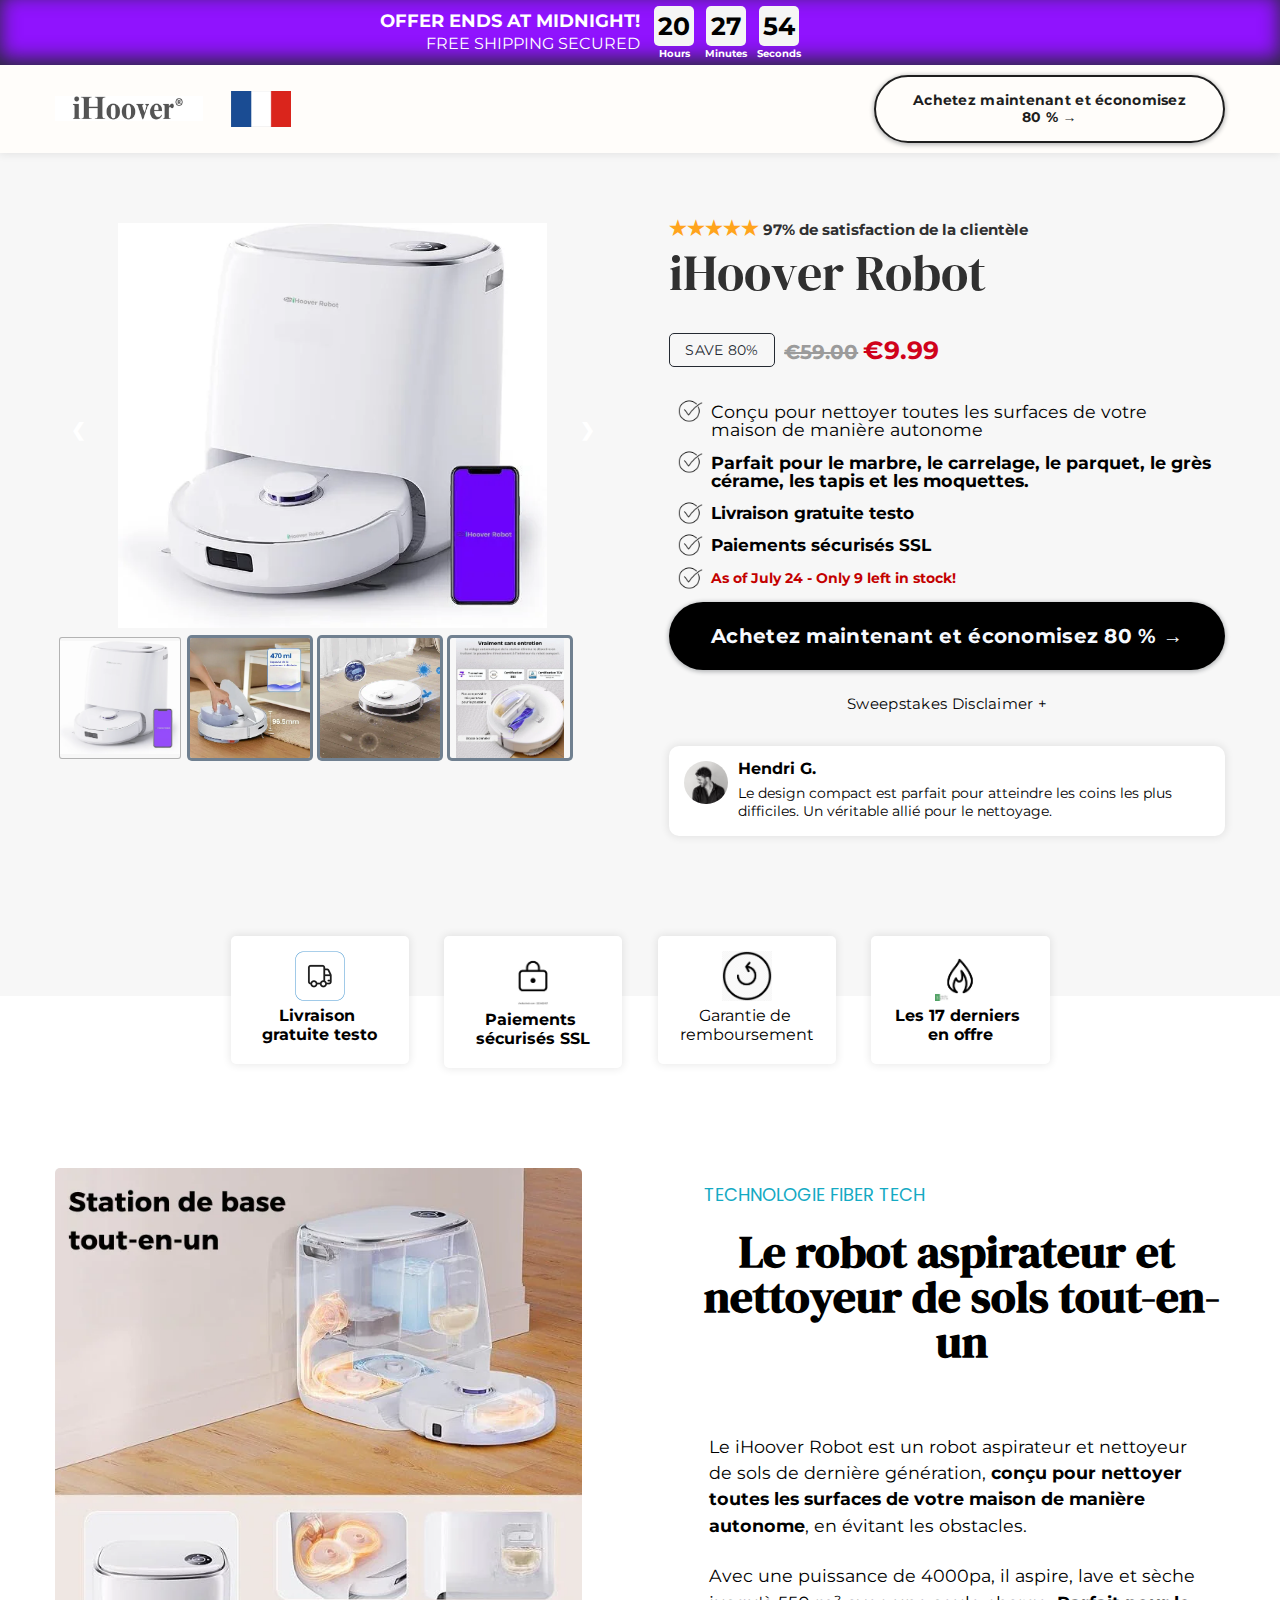
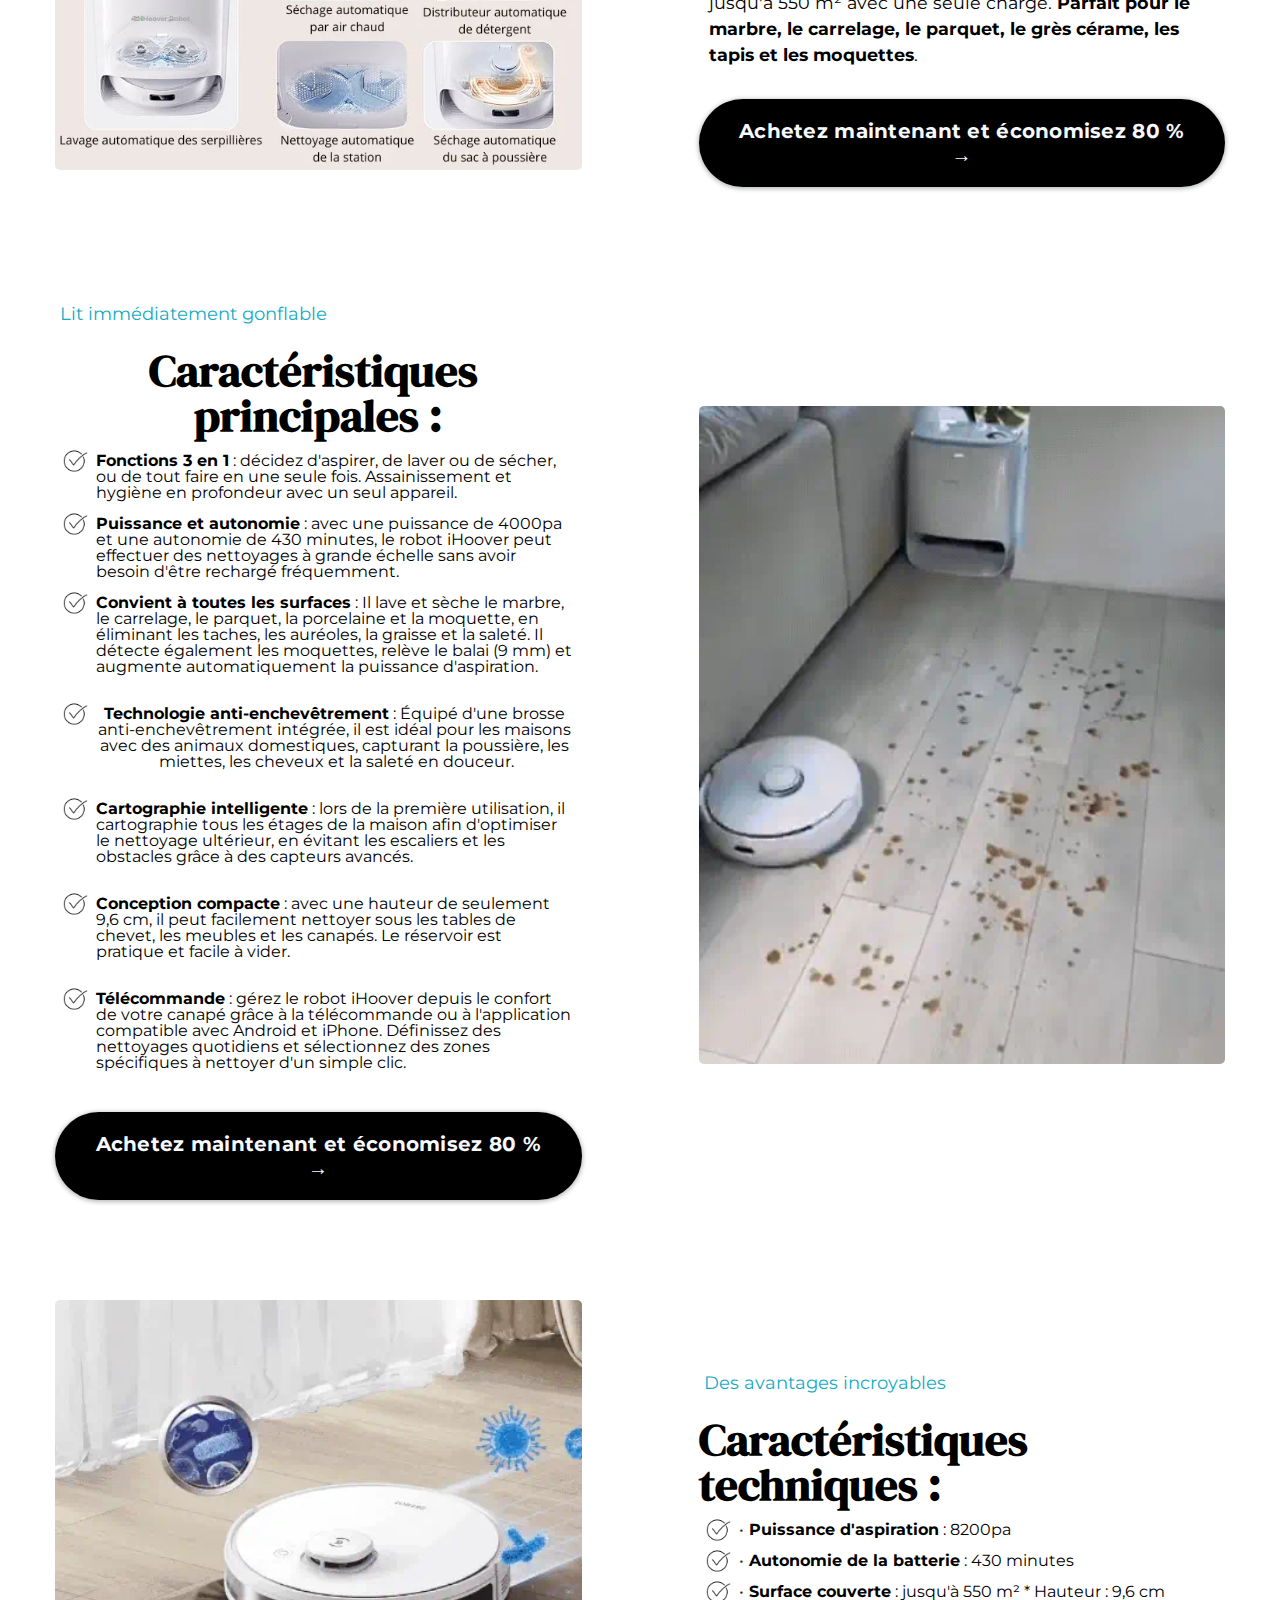
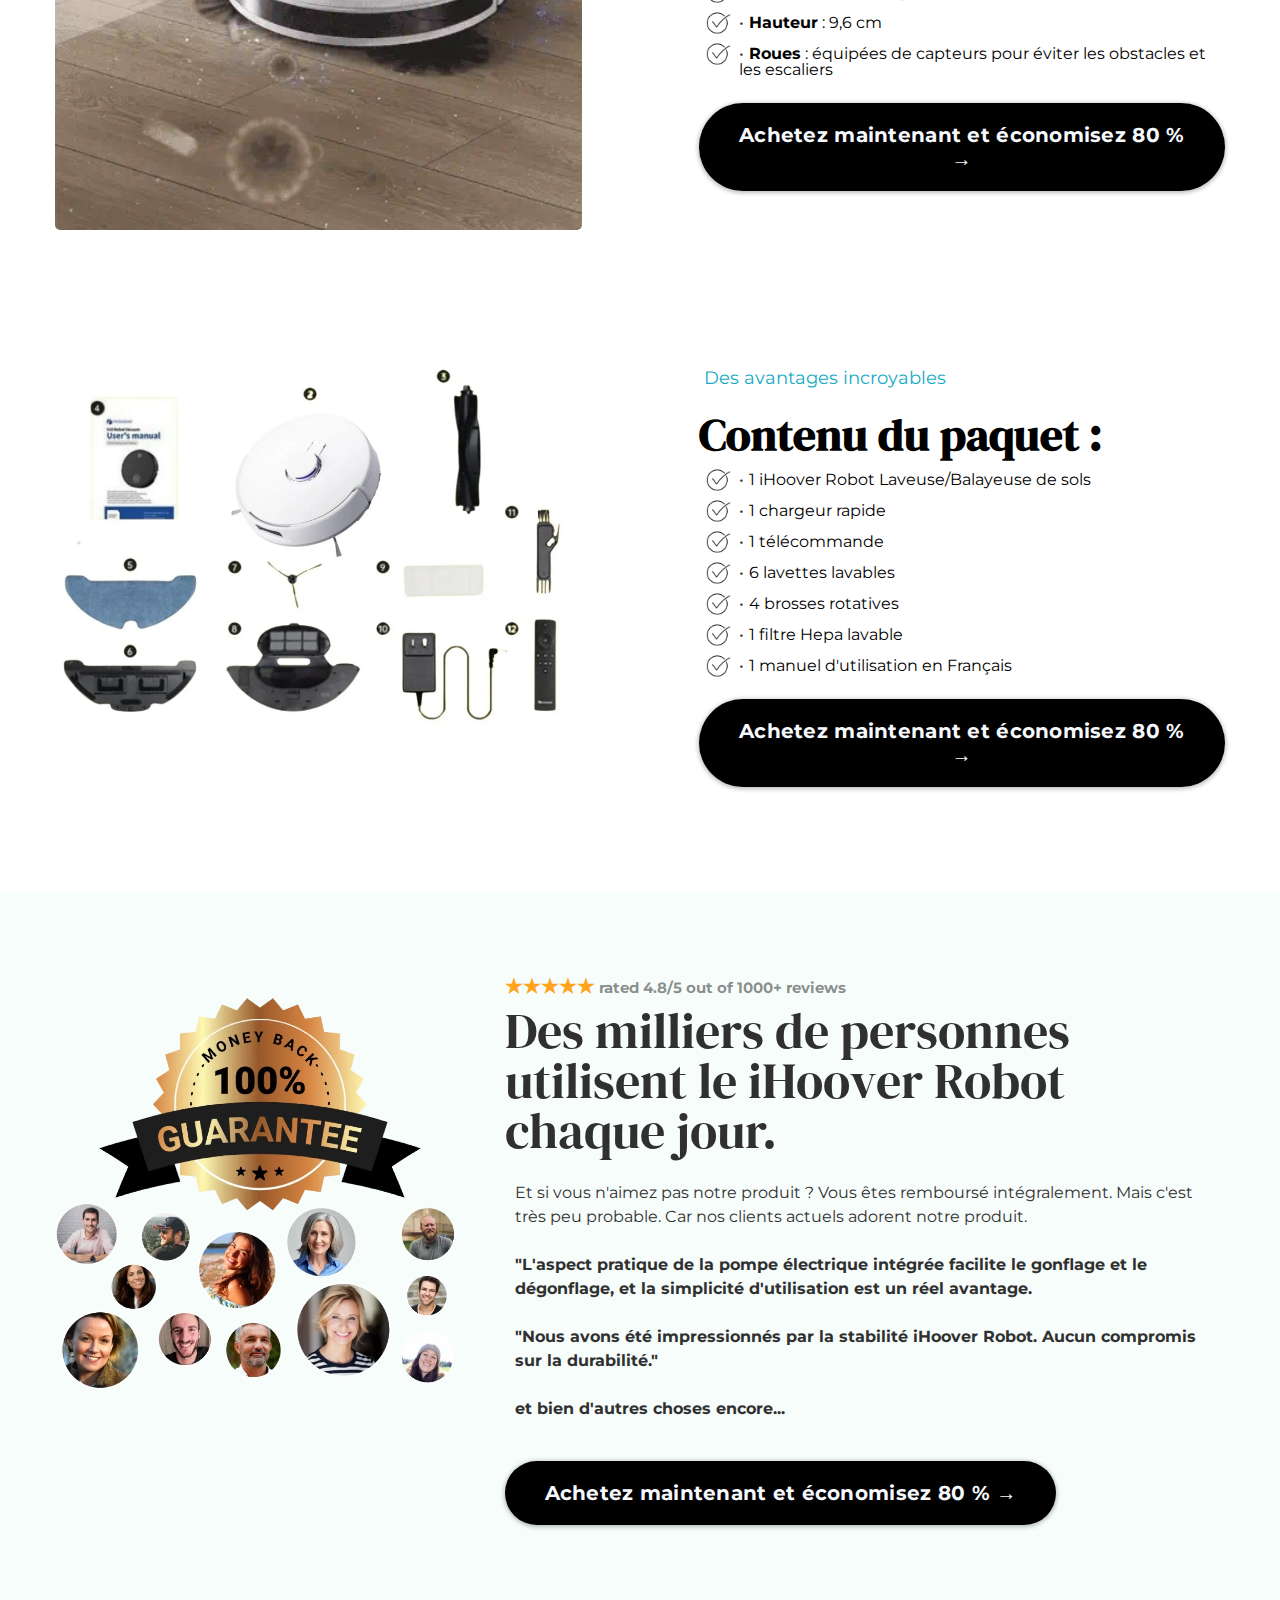
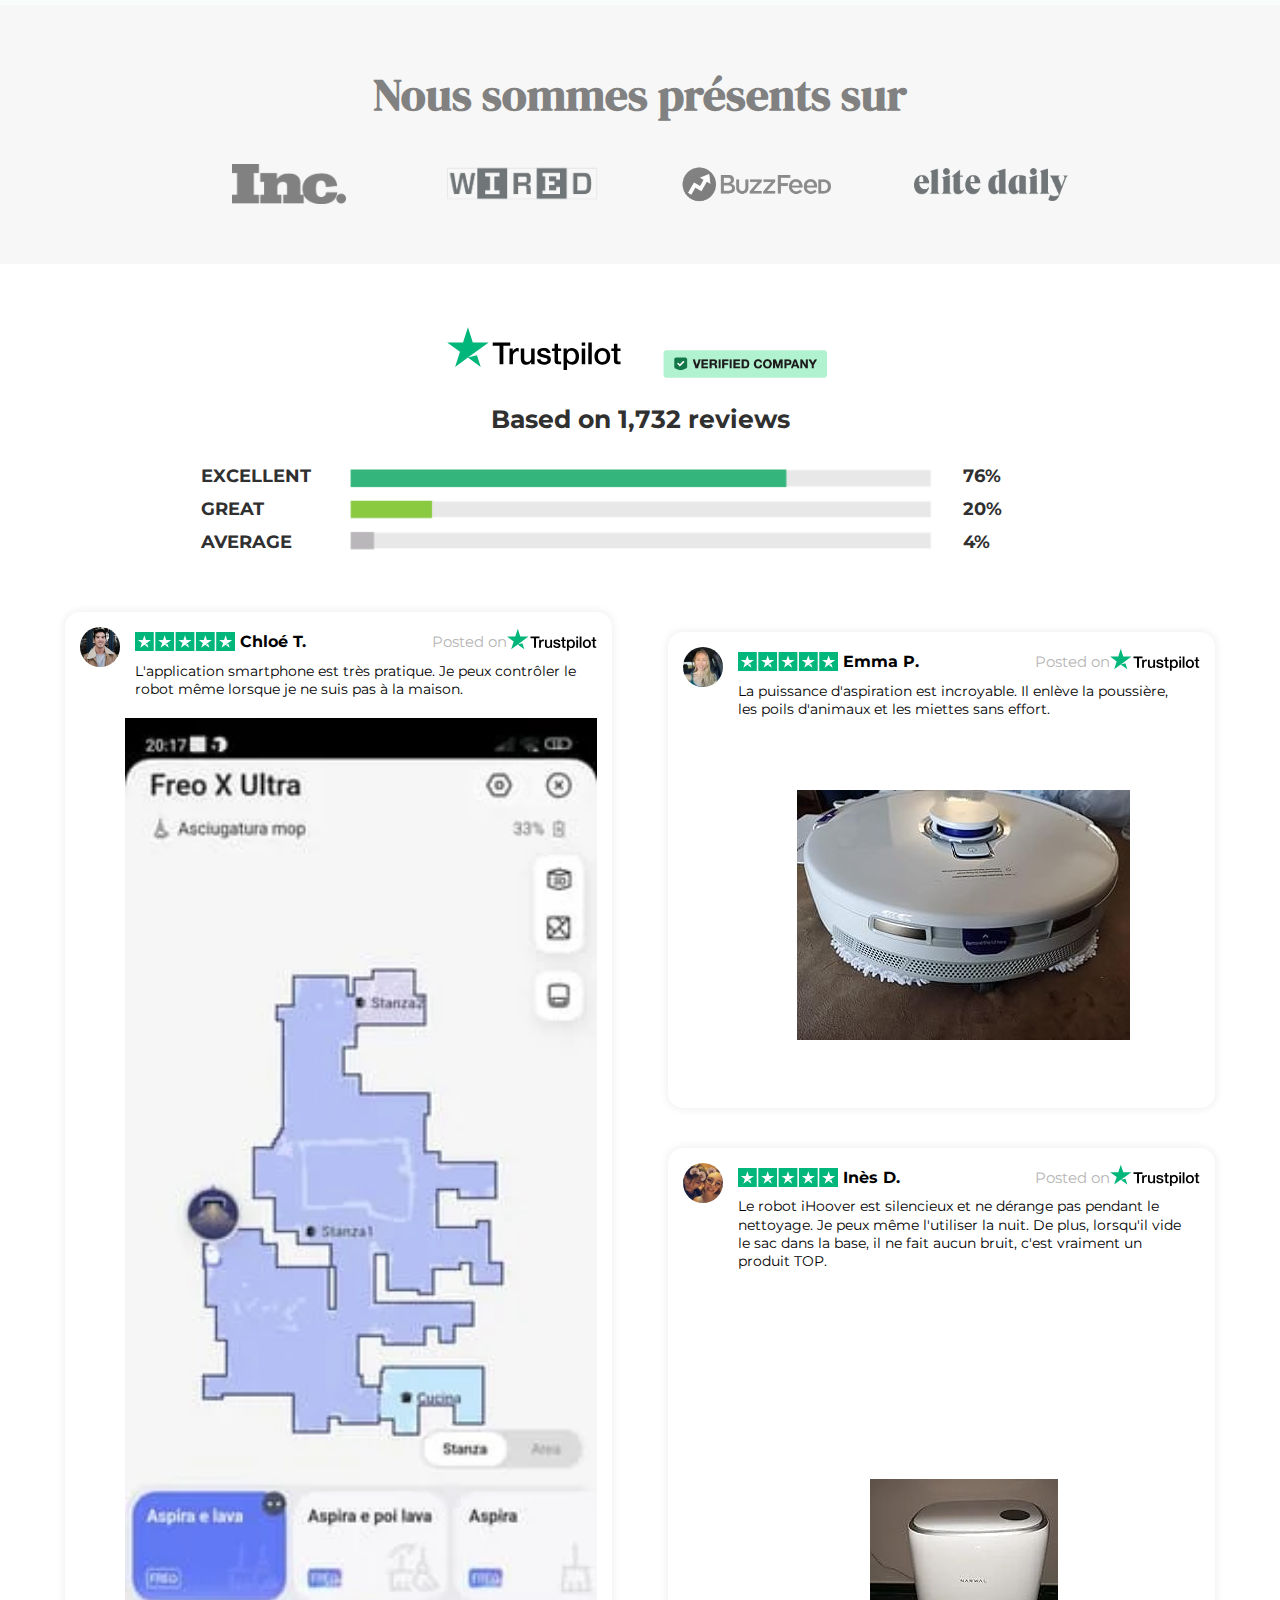
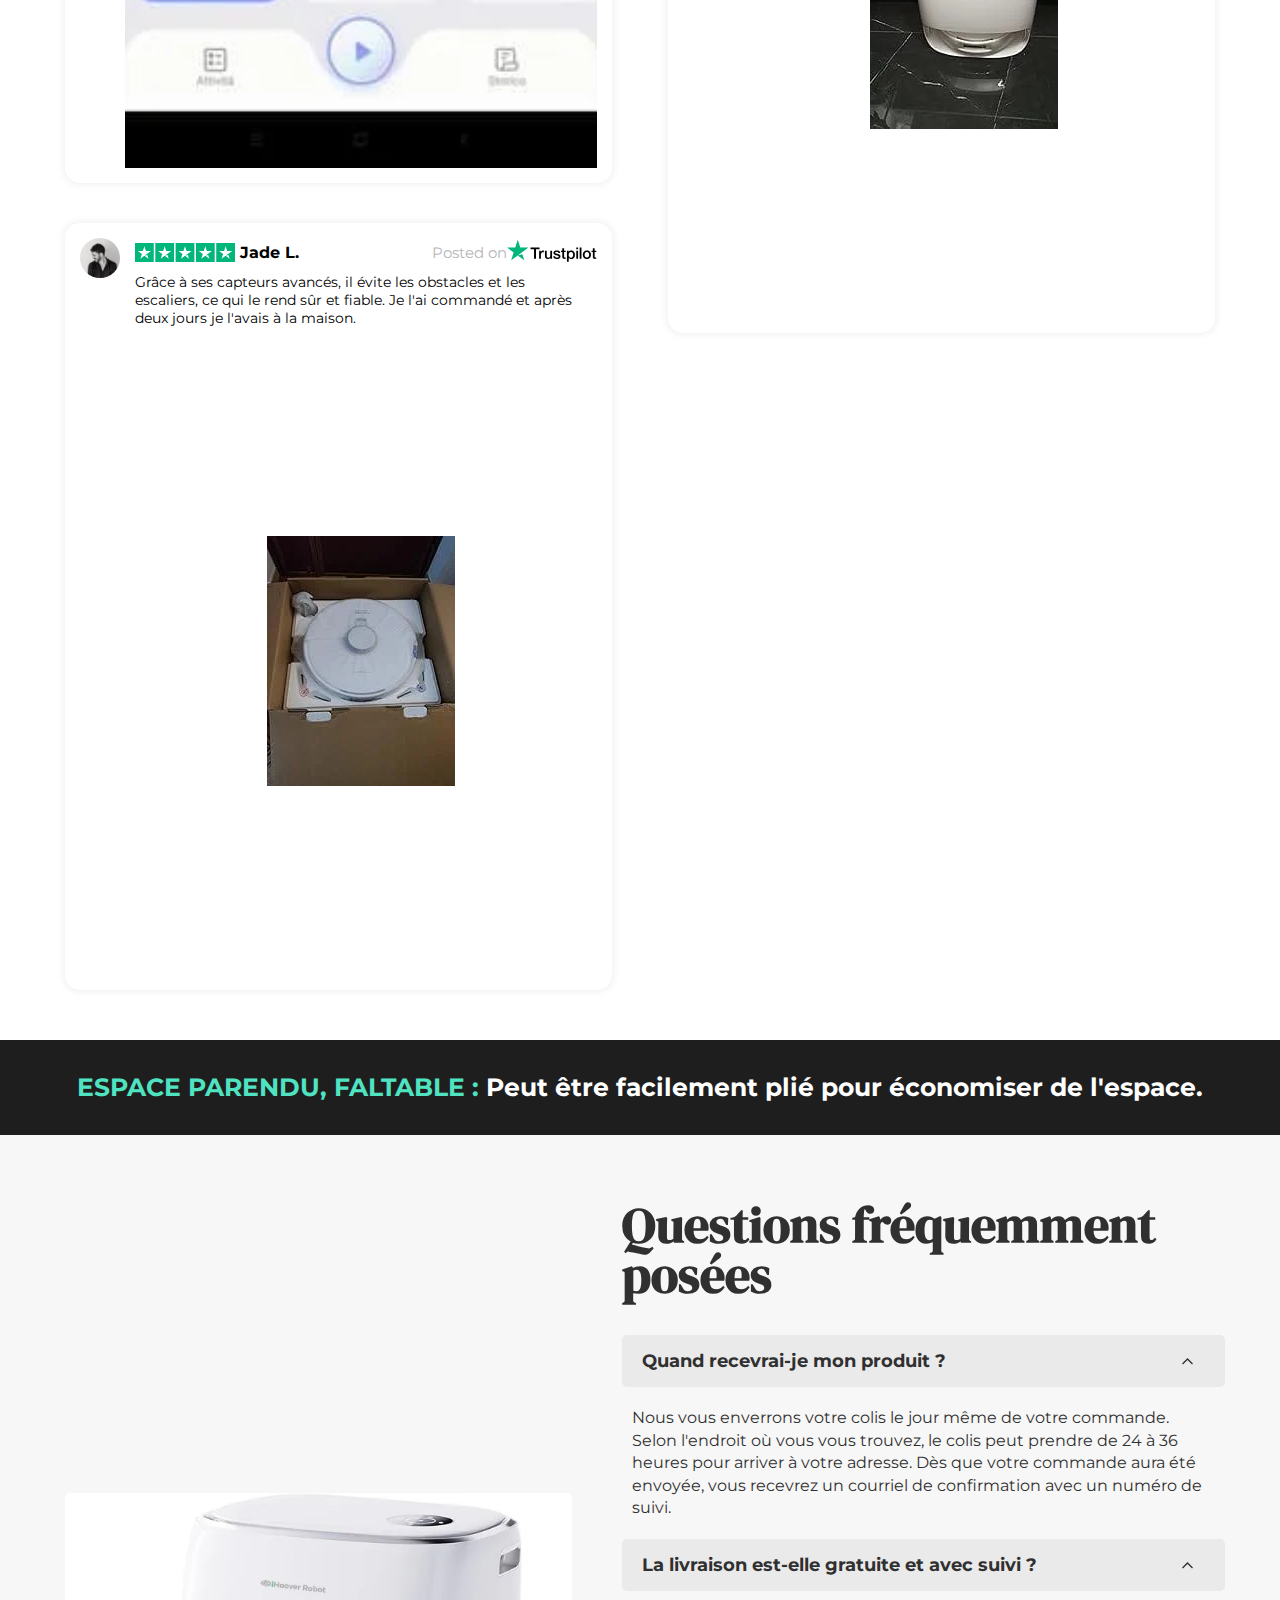
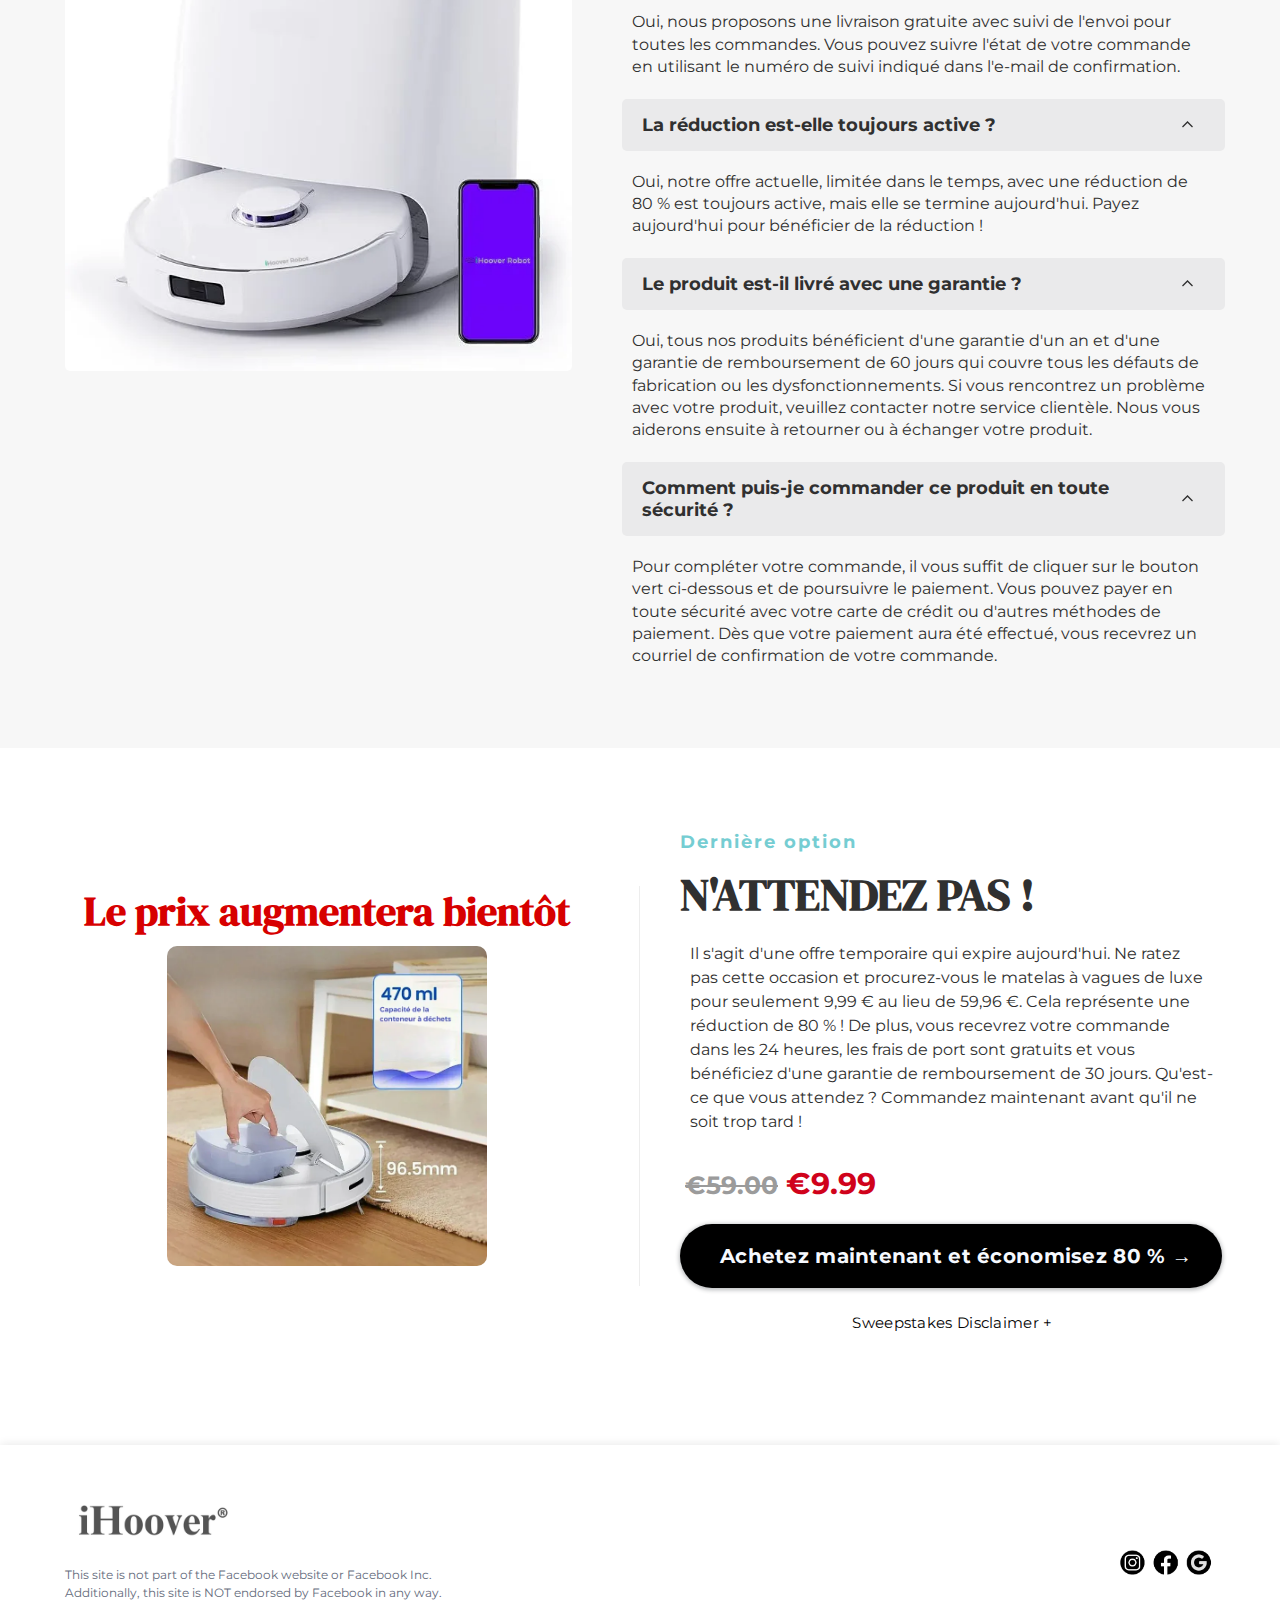
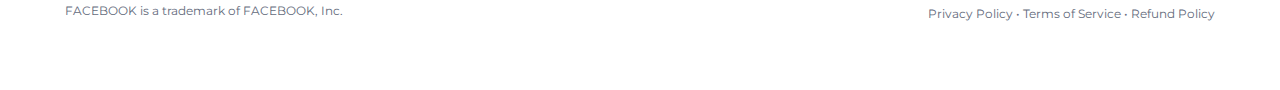
==== index.html @ 4cbd4f86 "Add files via upload" ====
<!DOCTYPE html>
<html lang="en">
<head>
	<meta http-equiv="Content-Type" content="text/html; charset=UTF-8"/>
<title>iHoover Robot</title>
	<link rel="canonical" href="https://ihooverrobot.netlify.app" />
<meta content="ie=edge" http-equiv="X-UA-Compatible"/>
<meta content="iHoover Robot" name="description"/>
<meta content="" name="keywords"/>
<meta content="" name="author"/>
<meta content="49605" name="userid"/>
<meta content="1322999" name="pageid"/>
<meta content="1191720" name="stepid"/>
<meta content="382647" name="funnelid"/>
<meta content="app-v1" name="version"/>
<meta content="width=device-width, initial-scale=1.0" name="viewport"/>
<!-- FAVICON -->
<link href="img-sub/24682/206321/1707845970-package.png" rel="icon"/>
<link href="https://img.funnelish.com" rel="dns-prefetch"/>
<link href="https://img.funnelish.com" rel="preconnect"/>
<link href="https://img.funnelish.com" rel="preconnect"/>
<link href="https://img.funnelish.com" rel="dns-prefetch"/>
<link href="https://images.funnelish.com" rel="preconnect"/>
<link href="https://img.youtube.com" rel="preconnect"/>
<link href="https://img.youtube.com" rel="dns-prefetch"/>
<link as="script" href="core.min.js" rel="preload"/>
<link as="style" href="core.min.css" rel="preload"/>
<!-- Fonts -->
<link href="https://fonts.gstatic.com" rel="preconnect"/>
<style>
</style>
<style>
		/* https://fonts.googleapis.com/css?family=Montserrat:400,700|DM+Serif+Display:400,700|Poppins:400,700&display=swap&subset=all */
		@font-face{font-family:dm serif display;font-style:normal;font-weight:400;font-display:swap;src:url(s/dmserifdisplay/v15/-nFnOHM81r4j6k0gjAW3mujVU2B2G_5x0ujy.woff)format('woff2');unicode-range:U+0100-02AF,U+0304,U+0308,U+0329,U+1E00-1E9F,U+1EF2-1EFF,U+2020,U+20A0-20AB,U+20AD-20C0,U+2113,U+2C60-2C7F,U+A720-A7FF}@font-face{font-family:dm serif display;font-style:normal;font-weight:400;font-display:swap;src:url(s/dmserifdisplay/v15/-nFnOHM81r4j6k0gjAW3mujVU2B2G_Bx0g.woff)format('woff2');unicode-range:U+0000-00FF,U+0131,U+0152-0153,U+02BB-02BC,U+02C6,U+02DA,U+02DC,U+0304,U+0308,U+0329,U+2000-206F,U+2074,U+20AC,U+2122,U+2191,U+2193,U+2212,U+2215,U+FEFF,U+FFFD}@font-face{font-family:montserrat;font-style:normal;font-weight:400;font-display:swap;src:url(s/montserrat/v26/JTUSjIg1_i6t8kCHKm459WRhyzbi.woff)format('woff2');unicode-range:U+0460-052F,U+1C80-1C88,U+20B4,U+2DE0-2DFF,U+A640-A69F,U+FE2E-FE2F}@font-face{font-family:montserrat;font-style:normal;font-weight:400;font-display:swap;src:url(s/montserrat/v26/JTUSjIg1_i6t8kCHKm459W1hyzbi.woff)format('woff2');unicode-range:U+0301,U+0400-045F,U+0490-0491,U+04B0-04B1,U+2116}@font-face{font-family:montserrat;font-style:normal;font-weight:400;font-display:swap;src:url(s/montserrat/v26/JTUSjIg1_i6t8kCHKm459WZhyzbi.woff)format('woff2');unicode-range:U+0102-0103,U+0110-0111,U+0128-0129,U+0168-0169,U+01A0-01A1,U+01AF-01B0,U+0300-0301,U+0303-0304,U+0308-0309,U+0323,U+0329,U+1EA0-1EF9,U+20AB}@font-face{font-family:montserrat;font-style:normal;font-weight:400;font-display:swap;src:url(s/montserrat/v26/JTUSjIg1_i6t8kCHKm459Wdhyzbi.woff)format('woff2');unicode-range:U+0100-02AF,U+0304,U+0308,U+0329,U+1E00-1E9F,U+1EF2-1EFF,U+2020,U+20A0-20AB,U+20AD-20C0,U+2113,U+2C60-2C7F,U+A720-A7FF}@font-face{font-family:montserrat;font-style:normal;font-weight:400;font-display:swap;src:url(s/montserrat/v26/JTUSjIg1_i6t8kCHKm459Wlhyw.woff)format('woff2');unicode-range:U+0000-00FF,U+0131,U+0152-0153,U+02BB-02BC,U+02C6,U+02DA,U+02DC,U+0304,U+0308,U+0329,U+2000-206F,U+2074,U+20AC,U+2122,U+2191,U+2193,U+2212,U+2215,U+FEFF,U+FFFD}@font-face{font-family:montserrat;font-style:normal;font-weight:700;font-display:swap;src:url(s/montserrat/v26/JTUSjIg1_i6t8kCHKm459WRhyzbi.woff)format('woff2');unicode-range:U+0460-052F,U+1C80-1C88,U+20B4,U+2DE0-2DFF,U+A640-A69F,U+FE2E-FE2F}@font-face{font-family:montserrat;font-style:normal;font-weight:700;font-display:swap;src:url(s/montserrat/v26/JTUSjIg1_i6t8kCHKm459W1hyzbi.woff)format('woff2');unicode-range:U+0301,U+0400-045F,U+0490-0491,U+04B0-04B1,U+2116}@font-face{font-family:montserrat;font-style:normal;font-weight:700;font-display:swap;src:url(s/montserrat/v26/JTUSjIg1_i6t8kCHKm459WZhyzbi.woff)format('woff2');unicode-range:U+0102-0103,U+0110-0111,U+0128-0129,U+0168-0169,U+01A0-01A1,U+01AF-01B0,U+0300-0301,U+0303-0304,U+0308-0309,U+0323,U+0329,U+1EA0-1EF9,U+20AB}@font-face{font-family:montserrat;font-style:normal;font-weight:700;font-display:swap;src:url(s/montserrat/v26/JTUSjIg1_i6t8kCHKm459Wdhyzbi.woff)format('woff2');unicode-range:U+0100-02AF,U+0304,U+0308,U+0329,U+1E00-1E9F,U+1EF2-1EFF,U+2020,U+20A0-20AB,U+20AD-20C0,U+2113,U+2C60-2C7F,U+A720-A7FF}@font-face{font-family:montserrat;font-style:normal;font-weight:700;font-display:swap;src:url(s/montserrat/v26/JTUSjIg1_i6t8kCHKm459Wlhyw.woff)format('woff2');unicode-range:U+0000-00FF,U+0131,U+0152-0153,U+02BB-02BC,U+02C6,U+02DA,U+02DC,U+0304,U+0308,U+0329,U+2000-206F,U+2074,U+20AC,U+2122,U+2191,U+2193,U+2212,U+2215,U+FEFF,U+FFFD}@font-face{font-family:poppins;font-style:normal;font-weight:400;font-display:swap;src:url(s/poppins/v21/pxiEyp8kv8JHgFVrJJnecmNE.woff)format('woff2');unicode-range:U+0100-02AF,U+0304,U+0308,U+0329,U+1E00-1E9F,U+1EF2-1EFF,U+2020,U+20A0-20AB,U+20AD-20C0,U+2113,U+2C60-2C7F,U+A720-A7FF}@font-face{font-family:poppins;font-style:normal;font-weight:400;font-display:swap;src:url(s/poppins/v21/pxiEyp8kv8JHgFVrJJfecg.woff)format('woff2');unicode-range:U+0000-00FF,U+0131,U+0152-0153,U+02BB-02BC,U+02C6,U+02DA,U+02DC,U+0304,U+0308,U+0329,U+2000-206F,U+2074,U+20AC,U+2122,U+2191,U+2193,U+2212,U+2215,U+FEFF,U+FFFD}@font-face{font-family:poppins;font-style:normal;font-weight:700;font-display:swap;src:url(s/poppins/v21/pxiByp8kv8JHgFVrLCz7Z1JlFc-K.woff)format('woff2');unicode-range:U+0100-02AF,U+0304,U+0308,U+0329,U+1E00-1E9F,U+1EF2-1EFF,U+2020,U+20A0-20AB,U+20AD-20C0,U+2113,U+2C60-2C7F,U+A720-A7FF}@font-face{font-family:poppins;font-style:normal;font-weight:700;font-display:swap;src:url(s/poppins/v21/pxiByp8kv8JHgFVrLCz7Z1xlFQ.woff)format('woff2');unicode-range:U+0000-00FF,U+0131,U+0152-0153,U+02BB-02BC,U+02C6,U+02DA,U+02DC,U+0304,U+0308,U+0329,U+2000-206F,U+2074,U+20AC,U+2122,U+2191,U+2193,U+2212,U+2215,U+FEFF,U+FFFD}
	</style>
<!-- Funnel -->
<script>let FUNNEL = {"id":382647,"name":"iHoover Robot (FR)","currency_code":"EUR","test_mode":false};</script>
<!-- Products -->
<script>let PRODUCTS = null;</script>
<!-- Step -->
<script>let STEP = {"id":1191720,"created_at":"2024-07-07T17:59:56Z","updated_at":"2024-07-07T20:18:36Z","name":"GENERAL Responsive","path":"intexfr-1720375196195178","type":5,"url":"vevor.funnelish.com/must/intexfr-1720375196195178","user_id":49605,"funnel_id":382647,"template_id":0,"order_index":1,"thumbnail_hash":"","domain_name":"vevor.funnelish.com","domain_id":1,"pages":null,"ab_type":"","cloning_products":null};</script>
<!-- Apps Head -->
<script>
	let APPS = [];
</script>
<link async="" href="core.min.css" rel="stylesheet"/>
<script>
							/*! lazysizes - v5.3.1 */
							!function(e){var t=function(u,D,f){"use strict";var k,H;if(function(){var e;var t={lazyClass:"lazyload",loadedClass:"lazyloaded",loadingClass:"lazyloading",preloadClass:"lazypreload",errorClass:"lazyerror",autosizesClass:"lazyautosizes",fastLoadedClass:"ls-is-cached",iframeLoadMode:0,srcAttr:"data-src",srcsetAttr:"data-srcset",sizesAttr:"data-sizes",minSize:40,customMedia:{},init:true,expFactor:1.5,hFac:.8,loadMode:2,loadHidden:true,ricTimeout:0,throttleDelay:125};H=u.lazySizesConfig||u.lazysizesConfig||{};for(e in t){if(!(e in H)){H[e]=t[e]}}}(),!D||!D.getElementsByClassName){return{init:function(){},cfg:H,noSupport:true}}var O=D.documentElement,i=u.HTMLPictureElement,P="addEventListener",$="getAttribute",q=u[P].bind(u),I=u.setTimeout,U=u.requestAnimationFrame||I,o=u.requestIdleCallback,j=/^picture$/i,r=["load","error","lazyincluded","_lazyloaded"],a={},G=Array.prototype.forEach,J=function(e,t){if(!a[t]){a[t]=new RegExp("(\\s|^)"+t+"(\\s|$)")}return a[t].test(e[$]("class")||"")&&a[t]},K=function(e,t){if(!J(e,t)){e.setAttribute("class",(e[$]("class")||"").trim()+" "+t)}},Q=function(e,t){var a;if(a=J(e,t)){e.setAttribute("class",(e[$]("class")||"").replace(a," "))}},V=function(t,a,e){var i=e?P:"removeEventListener";if(e){V(t,a)}r.forEach(function(e){t[i](e,a)})},X=function(e,t,a,i,r){var n=D.createEvent("Event");if(!a){a={}}a.instance=k;n.initEvent(t,!i,!r);n.detail=a;e.dispatchEvent(n);return n},Y=function(e,t){var a;if(!i&&(a=u.picturefill||H.pf)){if(t&&t.src&&!e[$]("srcset")){e.setAttribute("srcset",t.src)}a({reevaluate:true,elements:[e]})}else if(t&&t.src){e.src=t.src}},Z=function(e,t){return(getComputedStyle(e,null)||{})[t]},s=function(e,t,a){a=a||e.offsetWidth;while(a<H.minSize&&t&&!e._lazysizesWidth){a=t.offsetWidth;t=t.parentNode}return a},ee=function(){var a,i;var t=[];var r=[];var n=t;var s=function(){var e=n;n=t.length?r:t;a=true;i=false;while(e.length){e.shift()()}a=false};var e=function(e,t){if(a&&!t){e.apply(this,arguments)}else{n.push(e);if(!i){i=true;(D.hidden?I:U)(s)}}};e._lsFlush=s;return e}(),te=function(a,e){return e?function(){ee(a)}:function(){var e=this;var t=arguments;ee(function(){a.apply(e,t)})}},ae=function(e){var a;var i=0;var r=H.throttleDelay;var n=H.ricTimeout;var t=function(){a=false;i=f.now();e()};var s=o&&n>49?function(){o(t,{timeout:n});if(n!==H.ricTimeout){n=H.ricTimeout}}:te(function(){I(t)},true);return function(e){var t;if(e=e===true){n=33}if(a){return}a=true;t=r-(f.now()-i);if(t<0){t=0}if(e||t<9){s()}else{I(s,t)}}},ie=function(e){var t,a;var i=99;var r=function(){t=null;e()};var n=function(){var e=f.now()-a;if(e<i){I(n,i-e)}else{(o||r)(r)}};return function(){a=f.now();if(!t){t=I(n,i)}}},e=function(){var v,m,c,h,e;var y,z,g,p,C,b,A;var n=/^img$/i;var d=/^iframe$/i;var E="onscroll"in u&&!/(gle|ing)bot/.test(navigator.userAgent);var _=0;var w=0;var M=0;var N=-1;var L=function(e){M--;if(!e||M<0||!e.target){M=0}};var x=function(e){if(A==null){A=Z(D.body,"visibility")=="hidden"}return A||!(Z(e.parentNode,"visibility")=="hidden"&&Z(e,"visibility")=="hidden")};var W=function(e,t){var a;var i=e;var r=x(e);g-=t;b+=t;p-=t;C+=t;while(r&&(i=i.offsetParent)&&i!=D.body&&i!=O){r=(Z(i,"opacity")||1)>0;if(r&&Z(i,"overflow")!="visible"){a=i.getBoundingClientRect();r=C>a.left&&p<a.right&&b>a.top-1&&g<a.bottom+1}}return r};var t=function(){var e,t,a,i,r,n,s,o,l,u,f,c;var d=k.elements;if((h=H.loadMode)&&M<8&&(e=d.length)){t=0;N++;for(;t<e;t++){if(!d[t]||d[t]._lazyRace){continue}if(!E||k.prematureUnveil&&k.prematureUnveil(d[t])){R(d[t]);continue}if(!(o=d[t][$]("data-expand"))||!(n=o*1)){n=w}if(!u){u=!H.expand||H.expand<1?O.clientHeight>500&&O.clientWidth>500?500:370:H.expand;k._defEx=u;f=u*H.expFactor;c=H.hFac;A=null;if(w<f&&M<1&&N>2&&h>2&&!D.hidden){w=f;N=0}else if(h>1&&N>1&&M<6){w=u}else{w=_}}if(l!==n){y=innerWidth+n*c;z=innerHeight+n;s=n*-1;l=n}a=d[t].getBoundingClientRect();if((b=a.bottom)>=s&&(g=a.top)<=z&&(C=a.right)>=s*c&&(p=a.left)<=y&&(b||C||p||g)&&(H.loadHidden||x(d[t]))&&(m&&M<3&&!o&&(h<3||N<4)||W(d[t],n))){R(d[t]);r=true;if(M>9){break}}else if(!r&&m&&!i&&M<4&&N<4&&h>2&&(v[0]||H.preloadAfterLoad)&&(v[0]||!o&&(b||C||p||g||d[t][$](H.sizesAttr)!="auto"))){i=v[0]||d[t]}}if(i&&!r){R(i)}}};var a=ae(t);var S=function(e){var t=e.target;if(t._lazyCache){delete t._lazyCache;return}L(e);K(t,H.loadedClass);Q(t,H.loadingClass);V(t,B);X(t,"lazyloaded")};var i=te(S);var B=function(e){i({target:e.target})};var T=function(e,t){var a=e.getAttribute("data-load-mode")||H.iframeLoadMode;if(a==0){e.contentWindow.location.replace(t)}else if(a==1){e.src=t}};var F=function(e){var t;var a=e[$](H.srcsetAttr);if(t=H.customMedia[e[$]("data-media")||e[$]("media")]){e.setAttribute("media",t)}if(a){e.setAttribute("srcset",a)}};var s=te(function(t,e,a,i,r){var n,s,o,l,u,f;if(!(u=X(t,"lazybeforeunveil",e)).defaultPrevented){if(i){if(a){K(t,H.autosizesClass)}else{t.setAttribute("sizes",i)}}s=t[$](H.srcsetAttr);n=t[$](H.srcAttr);if(r){o=t.parentNode;l=o&&j.test(o.nodeName||"")}f=e.firesLoad||"src"in t&&(s||n||l);u={target:t};K(t,H.loadingClass);if(f){clearTimeout(c);c=I(L,2500);V(t,B,true)}if(l){G.call(o.getElementsByTagName("source"),F)}if(s){t.setAttribute("srcset",s)}else if(n&&!l){if(d.test(t.nodeName)){T(t,n)}else{t.src=n}}if(r&&(s||l)){Y(t,{src:n})}}if(t._lazyRace){delete t._lazyRace}Q(t,H.lazyClass);ee(function(){var e=t.complete&&t.naturalWidth>1;if(!f||e){if(e){K(t,H.fastLoadedClass)}S(u);t._lazyCache=true;I(function(){if("_lazyCache"in t){delete t._lazyCache}},9)}if(t.loading=="lazy"){M--}},true)});var R=function(e){if(e._lazyRace){return}var t;var a=n.test(e.nodeName);var i=a&&(e[$](H.sizesAttr)||e[$]("sizes"));var r=i=="auto";if((r||!m)&&a&&(e[$]("src")||e.srcset)&&!e.complete&&!J(e,H.errorClass)&&J(e,H.lazyClass)){return}t=X(e,"lazyunveilread").detail;if(r){re.updateElem(e,true,e.offsetWidth)}e._lazyRace=true;M++;s(e,t,r,i,a)};var r=ie(function(){H.loadMode=3;a()});var o=function(){if(H.loadMode==3){H.loadMode=2}r()};var l=function(){if(m){return}if(f.now()-e<999){I(l,999);return}m=true;H.loadMode=3;a();q("scroll",o,true)};return{_:function(){e=f.now();k.elements=D.getElementsByClassName(H.lazyClass);v=D.getElementsByClassName(H.lazyClass+" "+H.preloadClass);q("scroll",a,true);q("resize",a,true);q("pageshow",function(e){if(e.persisted){var t=D.querySelectorAll("."+H.loadingClass);if(t.length&&t.forEach){U(function(){t.forEach(function(e){if(e.complete){R(e)}})})}}});if(u.MutationObserver){new MutationObserver(a).observe(O,{childList:true,subtree:true,attributes:true})}else{O[P]("DOMNodeInserted",a,true);O[P]("DOMAttrModified",a,true);setInterval(a,999)}q("hashchange",a,true);["focus","mouseover","click","load","transitionend","animationend"].forEach(function(e){D[P](e,a,true)});if(/d$|^c/.test(D.readyState)){l()}else{q("load",l);D[P]("DOMContentLoaded",a);I(l,2e4)}if(k.elements.length){t();ee._lsFlush()}else{a()}},checkElems:a,unveil:R,_aLSL:o}}(),re=function(){var a;var n=te(function(e,t,a,i){var r,n,s;e._lazysizesWidth=i;i+="px";e.setAttribute("sizes",i);if(j.test(t.nodeName||"")){r=t.getElementsByTagName("source");for(n=0,s=r.length;n<s;n++){r[n].setAttribute("sizes",i)}}if(!a.detail.dataAttr){Y(e,a.detail)}});var i=function(e,t,a){var i;var r=e.parentNode;if(r){a=s(e,r,a);i=X(e,"lazybeforesizes",{width:a,dataAttr:!!t});if(!i.defaultPrevented){a=i.detail.width;if(a&&a!==e._lazysizesWidth){n(e,r,i,a)}}}};var e=function(){var e;var t=a.length;if(t){e=0;for(;e<t;e++){i(a[e])}}};var t=ie(e);return{_:function(){a=D.getElementsByClassName(H.autosizesClass);q("resize",t)},checkElems:t,updateElem:i}}(),t=function(){if(!t.i&&D.getElementsByClassName){t.i=true;re._();e._()}};return I(function(){H.init&&t()}),k={cfg:H,autoSizer:re,loader:e,init:t,uP:Y,aC:K,rC:Q,hC:J,fire:X,gW:s,rAF:ee}}(e,e.document,Date);e.lazySizes=t,"object"==typeof module&&module.exports&&(module.exports=t)}("undefined"!=typeof window?window:{});
						</script>
<!-- Custom CSS -->
<style>@media only screen and (min-width: 768px) {
    .dk-vertical-divider {
       border-right: 1px solid rgba(0, 0, 0, 0.07);
    }
    .guarantee-container > .container-box:nth-child(1) {
        width: 35%!important;
        min-width: 35%!important;
        max-width: 35%!important;
    }
    .faq-container > .container-box:nth-child(1) {
        width: 45%!important;
        min-width: 45%!important;
        max-width: 45%!important;
    }
}
@media only screen and (max-width: 600px) {
    .no-mobile-padding {
        padding: 0px !important;
    }
    .trustpilot-stars {
        max-width: 80px !important;
    }
    .trustpilot-header-container {
        margin: 0 !important;
    }
    .trustpilot-logo {
        max-width: 75px !important;
    }
    .mobile-padding-10-100 {
        padding: 10px 10px 100px !important;
    }
    .mobile-padding-top-20 {
        margin-top: 20px !important;
    }
    .img-with-text-container-reverse {
        flex-direction: column-reverse !important;
    }
        .mobile-padding-40{
        padding: 40px 10px !important;
    }
}
.trustpilot-review-img {
    max-width: 200px !important;
}</style>
<!-- Funnel - Lazy Tracking Codes -->
<script>let LAZY_CODES = [];</script>
<!-- Funnel - Custom Tracking Codes (Head) -->
<!-- Custom JS (Head) -->
<!--Optional, send client hints to get accurate device data-->
<meta http-equiv="delegate-ch" content="sec-ch-ua https://q33kbo.mcattr.com; sec-ch-ua-mobile https://q33kbo.mcattr.com; sec-ch-ua-arch https://q33kbo.mcattr.com; sec-ch-ua-model https://q33kbo.mcattr.com; sec-ch-ua-platform https://q33kbo.mcattr.com; sec-ch-ua-platform-version https://q33kbo.mcattr.com; sec-ch-ua-bitness https://q33kbo.mcattr.com; sec-ch-ua-full-version-list https://q33kbo.mcattr.com; sec-ch-ua-full-version https://q33kbo.mcattr.com" />
<!-- MaxConv Tracking Script Base Code-->
<script>!function(w,d,o,n,c){w[o]=w[o]||function(){(w[o].q=w[o].q||[]).push(arguments)};var s=d.createElement(n),t=d.getElementsByTagName(n)[0];s.async=!0;s.defer=!0;s.src="t/t.js";t.parentNode.insertBefore(s,t);}(window,document,"maxconv","script");</script>
<noscript><link rel="stylesheet" href="t/t.css" /></noscript>
<!-- End MaxConv Tracking Script Base Code-->
</head>
<body>
<div class="main_wrapper_main desktop_grid" id="render-table" style="background-color: transparent; background-size: auto; background-repeat: no-repeat; padding: 0px; border-width: 0px; border-style: solid; border-color: transparent; color: rgb(37, 42, 50); font-family: Montserrat; font-size: 14px; background-position: center top;"><main class="main-wrapper"><section class="section full no-desktop no-mobile no-tablet" data-eid="160736" data-v-6bea8f81="" id="160736" style="border-width: 0px; border-style: solid; border-color: transparent; border-radius: 20px; background-color: rgb(205, 205, 205); background-size: auto; background-repeat: no-repeat;"></section><section class="section full" data-eid="470399" data-sticky_position="top" data-v-6bea8f81="" id="470399" style="border-width: 0px; border-style: solid; border-color: transparent; box-shadow: rgb(37, 42, 50) -1.10218e-15px -6px 20px 0px inset; padding: 0px; position: sticky; z-index: 10; top: 0px; background-color: rgb(144, 19, 254); background-size: auto; background-repeat: no-repeat;"><div class="section_row" data-eid="952399" data-v-4b3acc2c="" data-v-6bea8f81="" id="952399" style="border-width: 0px; border-style: solid; border-color: transparent; color: rgb(48, 48, 48); font-size: 14px; text-align: initial; margin: 0px; padding: 0px; background-size: auto; background-repeat: no-repeat;"><div class="row-column" data-v-4b3acc2c="" data-v-796cd32d="" style="width: 100%;"><div class="element-wrapper" data-eid="53701" data-v-796cd32d="" data-v-7da0ed78=""><div class="container-wrapper" data-v-7da0ed78=""><style> 
.el-53701 {
    align-items:center;
}
.el-53701  {
}
 .el-53701 {
    flex-direction: row;
}  .el-53701 > .container-box:nth-child(1) {
						    width: 50%;
						    min-width: 50%;
						    max-width: 50%;
						}  .el-53701 > .container-box:nth-child(2) {
						    width: unset;
						    min-width: 0;
						    max-width: unset;
						}  </style><div class="container el-53701" style="margin: 0px; padding: 0px;"><div class="container-box cbox-53701-0"><div class="element-wrapper" data-eid="419266" data-v-7da0ed78=""><div class="headline el-419266" data-v-7da0ed78="" style="line-height: 1.3; color: white; margin: 0px; padding: 0px; text-shadow: transparent 0px 0px 0px;"><style> .el-419266  {
    font-size: calc(12px + 8 * ((100vw - 320px) / 960));
    text-align: right;
}
@media screen and (min-width: 480px) {
  .el-419266  {
    font-size: calc(18px + 8 * ((100vw - 320px) / 960));
    text-align: right;
  }
}
@media screen and (min-width: 1024px) {
  .el-419266  {
    font-size: 18px;
    text-align: right;
  }
} </style><div class="headline-inner"><p><strong>OFFER ENDS AT MIDNIGHT!</strong></p></div></div></div><div class="element-wrapper" data-eid="971539" data-v-7da0ed78=""><div class="headline el-971539" data-v-7da0ed78="" style="line-height: 1.3; color: white; margin: 0px; padding: 0px; text-shadow: transparent 0px 0px 0px;"><style> .el-971539  {
    font-size: calc(10px + 8 * ((100vw - 320px) / 960));
    text-align: right;
}
@media screen and (min-width: 480px) {
  .el-971539  {
    font-size: calc(16px + 8 * ((100vw - 320px) / 960));
    text-align: right;
  }
}
@media screen and (min-width: 1024px) {
  .el-971539  {
    font-size: 16px;
    text-align: right;
  }
} </style><div class="headline-inner"><p>FREE SHIPPING SECURED</p></div></div></div></div><div class="container-box cbox-53701-1"><div class="element-wrapper" data-eid="245758" data-v-7da0ed78=""><div class="custom" data-v-7da0ed78="" style="margin: 0px;"><div class="custom-inner el-245758"><style>
  .countdown {
    font-size: 30px;
    font-weight: bold;
    color: white;
    text-align: center;
        display: flex;
    padding-left: 8px;
  }
  .square-container {
    display: inline-block;
    text-align: center;
    margin: 5px;
  }
  .square {
    width: 40px;
    height: 40px;
    background-color: #f5f5f5;
    border-radius: 5px;
    text-align: center;
    margin: 1px;
    display: inline-block;
    font-size: 25px;
    color: black;
    line-height: 40px;
  }
  .label {
    font-size: 10px;
    text-align: center;
  }
</style><div class="countdown" id="countdown1"><div class="square-container"><div class="square" id="hours1"></div><div class="label">Hours</div></div><div class="square-container"><div class="square" id="minutes1"></div><div class="label">Minutes</div></div><div class="square-container"><div class="square" id="seconds1"></div><div class="label">Seconds</div></div></div><script>
    function updateCountdown(id) {
      var now = new Date();
      var midnight = new Date(now);
      midnight.setHours(24, 0, 0, 0);
      var timeLeft = midnight - now;
      var hours = Math.floor(timeLeft / (1000 * 60 * 60));
      var minutes = Math.floor((timeLeft % (1000 * 60 * 60)) / (1000 * 60));
      var seconds = Math.floor((timeLeft % (1000 * 60)) / 1000);
      document.getElementById("hours" + id).innerHTML = hours;
      document.getElementById("minutes" + id).innerHTML = minutes;
      document.getElementById("seconds" + id).innerHTML = seconds;
      setTimeout(function() { updateCountdown(id); }, 1000);
    }
    updateCountdown(1);
  </script></div></div></div></div></div></div></div></div></div></section><section class="section full no-mobile" data-eid="985264" data-v-6bea8f81="" id="985264" style="border-top: none rgb(30, 30, 30); border-left: none rgb(30, 30, 30); border-right: none rgb(30, 30, 30); border-bottom: 0px solid rgb(30, 30, 30); box-shadow: rgba(0, 0, 0, 0.09) 0px 0px 9px 1px; padding: 10px 0px; background-color: rgba(255, 169, 0, 0.02); background-size: auto; background-repeat: no-repeat;"><div class="section_row" data-eid="682158" data-v-4b3acc2c="" data-v-6bea8f81="" id="682158" style="border-width: 0px; border-style: solid; border-color: transparent; color: rgb(48, 48, 48); font-size: 14px; text-align: initial; margin: 0px; padding: 0px; background-size: auto; background-repeat: no-repeat;"><div class="row-column" data-v-4b3acc2c="" data-v-796cd32d="" style="width: 100%;"><div class="element-wrapper" data-eid="311475" data-v-796cd32d="" data-v-7da0ed78=""><div class="container-wrapper" data-v-7da0ed78=""><style> 
.el-311475 {
    align-items:center;
}
.el-311475  {
}
 .el-311475 {
    flex-direction: row;
}  .el-311475 > .container-box:nth-child(1) {
						    width: 15%;
						    min-width: 15%;
						    max-width: 15%;
						}  .el-311475 > .container-box:nth-child(2) {
						    width: 15%;
						    min-width: 15%;
						    max-width: 15%;
						}  .el-311475 > .container-box:nth-child(3) {
						    width: unset;
						    min-width: 0;
						    max-width: unset;
						}  .el-311475 > .container-box:nth-child(4) {
						    width: 30%;
						    min-width: 30%;
						    max-width: 30%;
						}  </style><div class="container el-311475" style="margin: 0px; padding: 0px;"><div class="container-box cbox-311475-0"><div class="element-wrapper" data-eid="426908" data-v-7da0ed78=""><div class="img el-426908" data-v-7da0ed78="" style="margin: 0px;"><style> 
.el-426908 {
    align-items:flex-start;
}
.el-426908 img {
}
 </style><img alt="logo" class="lazyload" data-sizes="auto" height="25px" src="pics/logo.png" width="148px"/></div></div></div><div class="container-box cbox-311475-1"><div class="element-wrapper" data-eid="739283" data-v-7da0ed78=""><div class="img el-739283" data-v-7da0ed78="" style="margin: 0px;"><style> 
.el-739283 {
    align-items:flex-start;
}
.el-739283 img {
}
 </style><img alt="flag" class="lazyload" data-sizes="auto" height="auto" src="pics/flag.webp" width="60px"/></div></div></div><div class="container-box cbox-311475-2"></div><div class="container-box cbox-311475-3"><div class="element-wrapper" data-eid="753088" data-v-7da0ed78=""><div class="btn-container el-753088" data-v-7da0ed78=""><style> 
.el-753088 {
    align-items:flex-end;
}
.el-753088  {
}
 </style><a class="btn btn-href-update" href="https://www.google.com/" style="border-width: 2px; border-style: solid; border-color: rgb(30, 30, 30); border-radius: 150px; margin: 0px; padding: 15px 30px; background-color: rgba(0, 0, 0, 0);" target="_self"><span class="btn-headline" style="color: rgb(30, 30, 30); font-weight: bold; font-size: 14px; text-align: center;">Achetez maintenant et économisez 80 % →</span></a></div></div></div></div></div></div></div></div></section><section class="section full no-desktop no-tablet" data-eid="1412" data-v-6bea8f81="" id="1412" style="box-shadow: rgba(0, 0, 0, 0.09) 0px 0px 9px 1px; padding: 10px; background-color: rgba(255, 169, 0, 0.02); background-size: auto; background-repeat: no-repeat;"><div class="section_row" data-eid="225509" data-v-4b3acc2c="" data-v-6bea8f81="" id="225509" style="border-width: 0px; border-style: solid; border-color: transparent; color: rgb(48, 48, 48); font-size: 14px; text-align: initial; margin: 0px; padding: 0px; background-size: auto; background-repeat: no-repeat;"><div class="row-column" data-v-4b3acc2c="" data-v-796cd32d="" style="width: 100%;"><div class="element-wrapper" data-eid="314834" data-v-796cd32d="" data-v-7da0ed78=""><div class="container-wrapper" data-v-7da0ed78=""><style> 
.el-314834 {
    align-items:center;
}
.el-314834  {
}
 .el-314834 {
    flex-direction: row;
}  .el-314834 > .container-box:nth-child(1) {
						    width: 40%;
						    min-width: 40%;
						    max-width: 40%;
						}  .el-314834 > .container-box:nth-child(2) {
						    width: unset;
						    min-width: 0;
						    max-width: unset;
						}  </style><div class="container el-314834" style="margin: 0px; padding: 0px;"><div class="container-box cbox-314834-0"><div class="element-wrapper" data-eid="243864" data-v-7da0ed78=""><div class="img el-243864" data-v-7da0ed78="" style="margin: 0px;"><style> 
.el-243864 {
    align-items:flex-start;
}
.el-243864 img {
}
 </style><img alt="mob logo" class="lazyload" data-sizes="auto" height="auto" src="pics/mob logo.png" width="100%"/></div></div></div><div class="container-box cbox-314834-1"><div class="element-wrapper" data-eid="584415" data-v-7da0ed78=""><div class="img el-584415" data-v-7da0ed78="" style="margin: 0px;"><style> 
.el-584415 {
    align-items:flex-start;
}
.el-584415 img {
}
@media (max-width: 480px) {
    .el-584415 {
        align-items:flex-end;
    }
    .el-584415 img {
    }
}
@media (max-width: 1024px) and (min-width: 481px) {
    .el-584415 {
    }
    .el-584415 img {
    }
} </style><img alt="mob flag" class="lazyload" data-sizes="auto" height="auto" src="pics/mob flag.webp" width="60px"/></div></div></div></div></div></div></div></div></section><section class="section mobile-padding-10-100 full" data-eid="343835" data-v-6bea8f81="" id="343835" style="padding: 60px 0px 160px; background-color: rgba(0, 0, 0, 0.03); background-size: 100%; background-repeat: no-repeat;"><div class="section_row" data-eid="643498" data-v-4b3acc2c="" data-v-6bea8f81="" id="643498" style="border-width: 0px; border-style: solid; border-color: transparent; color: rgb(48, 48, 48); font-size: 14px; text-align: initial; margin: 0px; padding: 0px; background-size: auto; background-repeat: no-repeat;"><div class="row-column" data-v-4b3acc2c="" data-v-796cd32d="" style="width: 100%;"><div class="element-wrapper" data-eid="835020" data-v-796cd32d="" data-v-7da0ed78=""><div class="container-wrapper" data-v-7da0ed78=""><style> 
.el-835020 {
    align-items:start;
}
.el-835020  {
}
 .el-835020 {
    flex-direction: column;
}  .el-835020 > .container-box:nth-child(1) {
							    width: 100%;
							    min-width: 100%;
							    max-width: 100%;
							}  .el-835020 > .container-box:nth-child(2) {
							    width: 5%;
							    min-width: 5%;
							    max-width: 5%;
							}  .el-835020 > .container-box:nth-child(3) {
							    width: 100%;
							    min-width: 100%;
							    max-width: 100%;
							} 
@media screen and (min-width: 480px) {
  .el-835020 {
    flex-direction: row;
  }
   .el-835020 > .container-box:nth-child(1) {
						    width: unset;
						    min-width: 0;
						    max-width: unset;
						}  .el-835020 > .container-box:nth-child(2) {
						    width: 5%;
						    min-width: 5%;
						    max-width: 5%;
						}  .el-835020 > .container-box:nth-child(3) {
						    width: unset;
						    min-width: 0;
						    max-width: unset;
						} 
}
@media screen and (min-width: 1024px) {
  .el-835020 {
    flex-direction: row;
  }
   .el-835020 > .container-box:nth-child(1) {
						    width: unset;
						    min-width: 0;
						    max-width: unset;
						}  .el-835020 > .container-box:nth-child(2) {
						    width: 5%;
						    min-width: 5%;
						    max-width: 5%;
						}  .el-835020 > .container-box:nth-child(3) {
						    width: unset;
						    min-width: 0;
						    max-width: unset;
						} 
} </style>
<div class="container el-835020" style="margin: 0px; padding: 0px;"><div class="container-box cbox-835020-0">
    <div data-v-7da0ed78 data-eid=430152 class=element-wrapper>
        <div data-v-7da0ed78 class="image-slider el-430152" style="margin: 10px 0px 0px; object-fit: scale-down;">
            <div class=is-image-wrapper><div class="image-resize img">
                <img src="pics/FAQ side.png" alt="FAQ side" width=550px height=405px style="object-fit: scale-down;">
            </div>
            <a class=prev>❮</a>
            <a class=next>❯</a>
        </div>
        <div class=is-thumbs-wrapper>
            <div class=is-thumbnails>
                <div data-img="pics/FAQ side.png" class=is-thumbnail style="width: 120px; height: 120px;">
                    <img alt="Thumbnail 1" src="pics/FAQ side.png" loading=lazy>
                </div>
                <div data-img="pics/pricewill.webp" class="is-thumbnail selected" style="width: 120px; height: 120px;">
                    <img alt="Thumbnail 2" src="pics/pricewill.webp" loading=lazy>
                </div>
				                <div data-img="pics/thirdp.webp" class="is-thumbnail selected" style="width: 120px; height: 120px;">
                    <img alt="Thumbnail 3" src="pics/thirdp.webp" loading=lazy>
                </div>
				                <div data-img="pics/front 1.png" class="is-thumbnail selected" style="width: 120px; height: 120px;">
                    <img alt="Thumbnail 4" src="pics/front 1.png" loading=lazy>
                </div>
            </div>
        </div></div></div></div><div class="container-box cbox-835020-1"></div><div class="container-box cbox-835020-2"><div data-v-7da0ed78 data-eid=800105 class=element-wrapper><div data-v-7da0ed78 class="headline el-800105" style="line-height: 1; margin: 0px; padding: 5px 0px; text-shadow: transparent 0px 0px 0px;"><style> .el-800105  {    font-size: calc(15px + 8 * ((100vw - 320px) / 960));    font-size: calc(15px + 8 * ((100vw - 320px) / 960));
    text-align: center;
}
@media screen and (min-width: 480px) {
  .el-800105  {
    font-size: calc(15px + 8 * ((100vw - 320px) / 960));
    text-align: left;
  }
}
@media screen and (min-width: 1024px) {
  .el-800105  {
    font-size: 15px;
    text-align: left;
  }
} </style><div class="headline-inner"><h3><span style="font-size: 20px; color: rgb(255, 164, 28);">★★★★★</span> 97% de satisfaction de la clientèle</h3></div></div></div><div class="element-wrapper" data-eid="411358" data-v-7da0ed78=""><div class="headline el-411358" data-v-7da0ed78="" style='line-height: 1; font-family: "DM Serif Display"; margin: 0px; padding: 5px 0px; text-shadow: transparent 0px 0px 0px;'><style> .el-411358  {
    font-size: calc(35px + 8 * ((100vw - 320px) / 960));
    text-align: center;
}
@media screen and (min-width: 480px) {
  .el-411358  {
    font-size: calc(50px + 8 * ((100vw - 320px) / 960));
    text-align: left;
  }
}
@media screen and (min-width: 1024px) {
  .el-411358  {
    font-size: 50px;
    text-align: left;
  }
} </style><div class="headline-inner"><h1>iHoover Robot</h1></div></div></div><div class="element-wrapper" data-eid="401379" data-v-7da0ed78=""><div class="container-wrapper" data-v-7da0ed78=""><style> 
.el-401379 {
    align-items:center;
}
.el-401379  {
}
 .el-401379 {
    flex-direction: row;
}  .el-401379 > .container-box:nth-child(1) {
						    width: 110px;
						    min-width: 110px;
						    max-width: 110px;
						}  .el-401379 > .container-box:nth-child(2) {
						    width: unset;
						    min-width: 0;
						    max-width: unset;
						}  </style><div class="container el-401379 mobile-padding-top-20" style="margin: 30px 0px 0px; padding: 0px;"><div class="container-box cbox-401379-0"><div class="element-wrapper" data-eid="40101" data-v-7da0ed78=""><div class="container-wrapper" data-v-7da0ed78=""><style> 
.el-40101 {
    align-items:center;
}
.el-40101  {
}
 .el-40101 {
    flex-direction: row;
}  .el-40101 > .container-box:nth-child(1) {
						    width: unset;
						    min-width: 0;
						    max-width: unset;
						}  </style><div class="container el-40101" style="margin: 0px; padding: 0px;"><div class="container-box cbox-40101-0"><div class="element-wrapper" data-eid="694069" data-v-7da0ed78=""><div class="btn-container el-694069" data-v-7da0ed78=""><style> 
.el-694069 {
    align-items:flex-start;
}
.el-694069  {
}
 </style><a class="btn btn-href-update" href="https:///" style="border-width: 1px; border-style: solid; border-color: rgb(37, 42, 50); border-radius: 5px; margin: 0px; padding: 8px 15px; background-color: rgba(37, 42, 50, 0); box-shadow: transparent 0px 0px 0px 0px;" target="_self"><span class="btn-headline" style="color: rgb(37, 42, 50); font-size: 14px; text-align: center;">SAVE 80%</span></a></div></div></div></div></div></div></div><div class="container-box cbox-401379-1"><div class="element-wrapper" data-eid="305101" data-v-7da0ed78=""><div class="headline el-305101" data-v-7da0ed78="" style="line-height: 1; margin: 0px; padding: 5px; text-shadow: transparent 0px 0px 0px;"><style> .el-305101  {
    font-size: 20px;
    text-align: left;
} </style><div class="headline-inner"><p style="margin: 0px;"><strong style="color: rgb(155, 155, 155);"><s>€59.00</s></strong> <strong style="font-size: 25px; color: rgb(208, 2, 27);">€9.99</strong></p></div></div></div></div></div></div></div><div class="element-wrapper" data-eid="435302" data-v-7da0ed78=""><div class="container-wrapper" data-v-7da0ed78=""><style> 
.el-435302 {
    align-items:flex-start;
}
.el-435302  {
}
 .el-435302 {
    flex-direction: row;
}  .el-435302 > .container-box:nth-child(1) {
						    width: 4%;
						    min-width: 4%;
						    max-width: 4%;
						}  .el-435302 > .container-box:nth-child(2) {
						    width: unset;
						    min-width: 0;
						    max-width: unset;
						}  </style><div class="container el-435302 mobile-padding-top-20" style="margin: 30px 0px 0px 10px; padding: 0px;"><div class="container-box cbox-435302-0"><div class="element-wrapper" data-eid="745831" data-v-7da0ed78=""><div class="img el-745831" data-v-7da0ed78="" style="margin: 0px;"><style> 
.el-745831 {
    align-items:center;
}
.el-745831 img {
}
 </style><img (1).png="" alt="tikbullet" class="lazyload" data-sizes="auto" height="auto" src="pics/tikbullet.png" width="25px"/></div></div></div><div class="container-box cbox-435302-1"><div class="element-wrapper" data-eid="211161" data-v-7da0ed78=""><div class="headline el-211161" data-v-7da0ed78="" style="line-height: 1; margin: 0px 0px 0px 5px; padding: 5px; text-shadow: transparent 0px 0px 0px;"><style> .el-211161  {
    font-size: 16px;
    text-align: center;
} </style><div class="headline-inner"><p style="text-align: left;"><span style="color: rgb(0, 0, 0); font-size: 17.6px; background-color: rgba(0, 0, 0, 0);">Conçu pour nettoyer toutes les surfaces de votre maison de manière autonome</span></p></div></div></div></div></div></div></div><div class="element-wrapper" data-eid="469294" data-v-7da0ed78=""><div class="container-wrapper" data-v-7da0ed78=""><style> 
.el-469294 {
    align-items:flex-start;
}
.el-469294  {
}
 .el-469294 {
    flex-direction: row;
}  .el-469294 > .container-box:nth-child(1) {
						    width: 4%;
						    min-width: 4%;
						    max-width: 4%;
						}  .el-469294 > .container-box:nth-child(2) {
						    width: unset;
						    min-width: 0;
						    max-width: unset;
						}  </style><div class="container el-469294" style="margin: 5px 0px 0px 10px; padding: 0px;"><div class="container-box cbox-469294-0"><div class="element-wrapper" data-eid="234351" data-v-7da0ed78=""><div class="img el-234351" data-v-7da0ed78="" style="margin: 0px;"><style> 
.el-234351 {
    align-items:center;
}
.el-234351 img {
}
 </style><img (1).png="" alt="tikbullet" class="lazyload" data-sizes="auto" height="auto" src="pics/tikbullet.png" width="25px"/></div></div></div><div class="container-box cbox-469294-1"><div class="element-wrapper" data-eid="435924" data-v-7da0ed78=""><div class="headline el-435924" data-v-7da0ed78="" style="line-height: 1; margin: 0px 0px 0px 5px; padding: 5px; text-shadow: transparent 0px 0px 0px;"><style> .el-435924  {
    font-size: 16px;
    text-align: center;
} </style><div class="headline-inner"><h3 style="text-align: left;"><span style="color: rgb(0, 0, 0); font-size: 17.6px; background-color: rgba(0, 0, 0, 0);">Parfait pour le marbre, le carrelage, le parquet, le grès cérame, les tapis et les moquettes.</span></h3></div></div></div></div></div></div></div><div class="element-wrapper" data-eid="69090" data-v-7da0ed78=""><div class="container-wrapper" data-v-7da0ed78=""><style> 
.el-69090 {
    align-items:flex-start;
}
.el-69090  {
}
 .el-69090 {
    flex-direction: row;
}  .el-69090 > .container-box:nth-child(1) {
						    width: 4%;
						    min-width: 4%;
						    max-width: 4%;
						}  .el-69090 > .container-box:nth-child(2) {
						    width: unset;
						    min-width: 0;
						    max-width: unset;
						}  </style><div class="container el-69090" style="margin: 5px 0px 0px 10px; padding: 0px;"><div class="container-box cbox-69090-0"><div class="element-wrapper" data-eid="47577" data-v-7da0ed78=""><div class="img el-47577" data-v-7da0ed78="" style="margin: 0px;"><style> 
.el-47577 {
    align-items:center;
}
.el-47577 img {
}
 </style><img (1).png="" alt="tikbullet" class="lazyload" data-sizes="auto" height="auto" src="pics/tikbullet.png" width="25px"/></div></div></div><div class="container-box cbox-69090-1"><div class="element-wrapper" data-eid="789315" data-v-7da0ed78=""><div class="headline el-789315" data-v-7da0ed78="" style="line-height: 1; margin: 0px 0px 0px 5px; padding: 5px; text-shadow: transparent 0px 0px 0px;"><style> .el-789315  {
    font-size: 17px;
    text-align: center;
} </style><div class="headline-inner"><h3 style="text-align: left;"><span style="background-color: rgba(0, 0, 0, 0); color: rgb(0, 0, 0);">Livraison gratuite testo</span></h3></div></div></div></div></div></div></div><div class="element-wrapper" data-eid="559831" data-v-7da0ed78=""><div class="container-wrapper" data-v-7da0ed78=""><style> 
.el-559831 {
    align-items:flex-start;
}
.el-559831  {
}
 .el-559831 {
    flex-direction: row;
}  .el-559831 > .container-box:nth-child(1) {
						    width: 4%;
						    min-width: 4%;
						    max-width: 4%;
						}  .el-559831 > .container-box:nth-child(2) {
						    width: unset;
						    min-width: 0;
						    max-width: unset;
						}  </style><div class="container el-559831" style="margin: 5px 0px 0px 10px; padding: 0px;"><div class="container-box cbox-559831-0"><div class="element-wrapper" data-eid="533560" data-v-7da0ed78=""><div class="img el-533560" data-v-7da0ed78="" style="margin: 0px;"><style> 
.el-533560 {
    align-items:center;
}
.el-533560 img {
}
 </style><img (1).png="" alt="tikbullet" class="lazyload" data-sizes="auto" height="auto" src="pics/tikbullet.png" width="25px"/></div></div></div><div class="container-box cbox-559831-1"><div class="element-wrapper" data-eid="723713" data-v-7da0ed78=""><div class="headline el-723713" data-v-7da0ed78="" style="line-height: 1; margin: 0px 0px 0px 5px; padding: 5px; text-shadow: transparent 0px 0px 0px;"><style> .el-723713  {
    font-size: 17px;
    text-align: center;
} </style><div class="headline-inner"><h3 style="text-align: left;"><span style="color: rgb(0, 0, 0); background-color: rgba(0, 0, 0, 0);">Paiements sécurisés SSL</span></h3></div></div></div></div></div></div></div><div class="element-wrapper" data-eid="725015" data-v-7da0ed78=""><div class="container-wrapper" data-v-7da0ed78=""><style> 
.el-725015 {
    align-items:center;
}
.el-725015  {
}
 .el-725015 {
    flex-direction: row;
}  .el-725015 > .container-box:nth-child(1) {
						    width: 4%;
						    min-width: 4%;
						    max-width: 4%;
						}  .el-725015 > .container-box:nth-child(2) {
						    width: unset;
						    min-width: 0;
						    max-width: unset;
						}  </style><div class="container el-725015" style="margin: 5px 0px 0px 10px; padding: 0px;"><div class="container-box cbox-725015-0"><div class="element-wrapper" data-eid="153328" data-v-7da0ed78=""><div class="img el-153328" data-v-7da0ed78="" style="margin: 0px;"><style> 
.el-153328 {
    align-items:center;
}
.el-153328 img {
}
 </style><img (1).png="" alt="tikbullet" class="lazyload" data-sizes="auto" height="auto" src="pics/tikbullet.png" width="25px"/></div></div></div><div class="container-box cbox-725015-1"><div class="element-wrapper" data-eid="842203" data-v-7da0ed78=""><div class="custom" data-v-7da0ed78="" style="margin: 5px 5px 5px 10px;"><div class="custom-inner el-842203"><style>
  .date-box {
    font-size: 14px;
    font-weight: bold;
    color: #C30000;
  }
</style><div class="date-box"></div><script>
  // Function to update the date
  function updateDate(element) {
    var currentDate = new Date();
    var day = currentDate.getDate();
    var month = currentDate.toLocaleString('default', { month: 'long' });
    var dateString = "As of " + month + " " + day + " - Only 9 left in stock!";
    element.innerText = dateString;
  }
  // Get all elements with the class "date-box"
  var dateBoxes = document.querySelectorAll('.date-box');
  // Update each date box initially and every second
  dateBoxes.forEach(function(box) {
    updateDate(box);
    setInterval(function() {
      updateDate(box);
    }, 1000);
  });
</script></div></div></div></div></div></div></div><div class="element-wrapper" data-eid="859393" data-v-7da0ed78=""><div class="btn-container el-859393" data-v-7da0ed78=""><style> 
.el-859393 {
    align-items:stretch;
}
.el-859393  {
    width:100%;align-self:center;
}
 </style><a class="btn btn-href-update" href="https://www.google.com/" style="border-width: 2px; border-style: solid; border-color: transparent; border-radius: 150px; margin: 10px 0px 0px; padding: 20px; background-color: rgb(0, 0, 0);" target="_self"><span class="btn-headline" style="font-weight: bold; font-size: 20px; text-align: center;">Achetez maintenant et économisez 80 % →</span></a></div></div><div class="element-wrapper" data-eid="14484" data-v-7da0ed78=""><div class="btn-container el-14484" data-v-7da0ed78=""><style> .el-14484 .btn { font-size:15px;text-align:center;line-height:1;margin:10px 0px 0px 0px;padding:15px 30px 15px 30px;background-color:#00000000;box-shadow:transparent 0px 0px 0px 0px ;align-self:center; }  .el-14484 .btn:hover { line-height:1;box-shadow:transparent 0px 0px 0px 0px ; } 
.el-14484 {
    align-items:center;
}
.el-14484 .btn-v2 {
}
 </style><a class="btn btn-v2" href="#popup-sweepstakes-disclaimer+" target="_self"><div class="btn-headline"><p><span style="color: rgb(4, 4, 4)">Sweepstakes Disclaimer +</span></p></div></a></div></div><div class="element-wrapper" data-eid="363101" data-v-7da0ed78=""><div class="container-wrapper" data-v-7da0ed78=""><style> 
.el-363101 {
    align-items:start;
}
.el-363101  {
}
 .el-363101 {
    flex-direction: row;
}  .el-363101 > .container-box:nth-child(1) {
						    width: 10%;
						    min-width: 10%;
						    max-width: 10%;
						}  .el-363101 > .container-box:nth-child(2) {
						    width: unset;
						    min-width: 0;
						    max-width: unset;
						}  </style><div class="container el-363101" style="border-width: 0px; border-style: solid; border-radius: 10px; margin: 20px 0px 0px; padding: 10px; background-color: white; box-shadow: rgba(0, 0, 0, 0.09) 0px 0px 9px 1px;"><div class="container-box cbox-363101-0"><div class="element-wrapper" data-eid="668393" data-v-7da0ed78=""><div class="img el-668393" data-v-7da0ed78="" style="margin: 5px;"><style> 
.el-668393 {
    align-items:center;
}
.el-668393 img {
}
 </style><img 123521.png="" 2024-06-26="" alt="toptesti" class="lazyload" data-sizes="auto" height="auto" src="pics/toptesti.webp" style="border-width: 0px; border-style: solid; border-radius: 500px;" width="100%"/></div></div></div><div class="container-box cbox-363101-1"><div class="element-wrapper" data-eid="623336" data-v-7da0ed78=""><div class="headline el-623336" data-v-7da0ed78="" style="line-height: 1; margin: 0px; padding: 5px; text-shadow: transparent 0px 0px 0px;"><style> .el-623336  {
    font-size: 14px;
    text-align: left;
} </style><div class="headline-inner"><h3><strong style="color: rgb(0, 0, 0); font-size: 16px; background-color: rgba(0, 0, 0, 0);">Hendri G.</strong></h3></div></div></div><div class="element-wrapper" data-eid="636341" data-v-7da0ed78=""><div class="paragraph el-636341" data-v-7da0ed78="" style="line-height: 1.3; margin: 0px; padding: 2px 5px 5px; text-shadow: transparent 0px 0px 0px;"><style> .el-636341  {
    font-size: 14px;
    text-align: left;
} </style><div class="paragraph-inner"><p><span style="color: rgb(0, 0, 0); font-size: 14px; background-color: rgba(0, 0, 0, 0);">Le design compact est parfait pour atteindre les coins les plus difficiles. Un véritable allié pour le nettoyage.</span></p></div></div></div></div></div></div></div></div></div></div></div></div></div></section><section class="section full" data-eid="878761" data-v-6bea8f81="" id="878761" style="padding: 0px 0px 20px; background-size: auto; background-repeat: no-repeat;"><div class="section_row" data-eid="178027" data-v-4b3acc2c="" data-v-6bea8f81="" id="178027" style="border-width: 0px; border-style: solid; border-color: transparent; color: rgb(48, 48, 48); font-size: 14px; text-align: initial; margin: 0px; padding: 0px; background-size: auto; background-repeat: no-repeat;"><div class="row-column" data-v-4b3acc2c="" data-v-796cd32d="" style="width: 100%;"><div class="element-wrapper" data-eid="49535" data-v-796cd32d="" data-v-7da0ed78=""><div class="container-wrapper" data-v-7da0ed78=""><style> 
.el-49535 {
    align-items:start;
}
.el-49535  {
}
 .el-49535 {
    flex-direction: row;
}  .el-49535 > .container-box:nth-child(1) {
						    width: unset;
						    min-width: 0;
						    max-width: unset;
						}  .el-49535 > .container-box:nth-child(2) {
						    width: 3%;
						    min-width: 3%;
						    max-width: 3%;
						}  .el-49535 > .container-box:nth-child(3) {
						    width: unset;
						    min-width: 0;
						    max-width: unset;
						}  .el-49535 > .container-box:nth-child(4) {
						    width: 3%;
						    min-width: 3%;
						    max-width: 3%;
						}  .el-49535 > .container-box:nth-child(5) {
						    width: unset;
						    min-width: 0;
						    max-width: unset;
						}  </style><div class="container el-49535 no-desktop no-tablet" style="margin: -60px 0px 0px; padding: 0px;"><div class="container-box cbox-49535-0"><div class="element-wrapper" data-eid="889025" data-v-7da0ed78=""><div class="container-wrapper" data-v-7da0ed78=""><style> 
.el-889025 {
    align-items:start;
}
.el-889025  {
}
 .el-889025 {
    flex-direction: row;
}  .el-889025 > .container-box:nth-child(1) {
						    width: unset;
						    min-width: 0;
						    max-width: unset;
						}  </style><div class="container el-889025" style="border-width: 0px; border-style: solid; border-radius: 0px 10px 10px 0px; margin: 0px; padding: 10px; background-color: white; box-shadow: rgba(0, 0, 0, 0.09) 0px 0px 9px 1px;"><div class="container-box cbox-889025-0"><div class="element-wrapper" data-eid="853939" data-v-7da0ed78=""><div class="img el-853939" data-v-7da0ed78="" style="margin: 0px;"><style> 
.el-853939 {
    align-items:center;
}
.el-853939 img {
}
 </style><img alt="24 hrs mob shipping" class="lazyload" data-sizes="auto" height="auto" src="pics/24 hrs mob shipping.png" width="50px"/></div></div><div class="element-wrapper" data-eid="835955" data-v-7da0ed78=""><div class="headline el-835955" data-v-7da0ed78="" style="line-height: 1.2; margin: 0px; padding: 5px; text-shadow: transparent 0px 0px 0px;"><style> .el-835955  {
    font-size: 14px;
    text-align: center;
} </style><div class="headline-inner"><h3 style="text-align: center;"><span style="color: rgb(0, 0, 0);">Livraison gratuite testo</span></h3></div></div></div></div></div></div></div></div><div class="container-box cbox-49535-1"></div><div class="container-box cbox-49535-2"><div class="element-wrapper" data-eid="975210" data-v-7da0ed78=""><div class="container-wrapper" data-v-7da0ed78=""><style> 
.el-975210 {
    align-items:start;
}
.el-975210  {
}
 .el-975210 {
    flex-direction: row;
}  .el-975210 > .container-box:nth-child(1) {
						    width: unset;
						    min-width: 0;
						    max-width: unset;
						}  </style><div class="container el-975210" style="border-width: 0px; border-style: solid; border-radius: 10px; margin: 0px; padding: 10px; background-color: white; box-shadow: rgba(0, 0, 0, 0.09) 0px 0px 9px 1px;"><div class="container-box cbox-975210-0"><div class="element-wrapper" data-eid="587482" data-v-7da0ed78=""><div class="img el-587482" data-v-7da0ed78="" style="margin: 0px;"><style> 
.el-587482 {
    align-items:center;
}
.el-587482 img {
}
 </style><img (1).png="" alt="SSL secure payments" class="lazyload" data-sizes="auto" height="auto" src="pics/SSL secure payments.png" width="50px"/></div></div><div class="element-wrapper" data-eid="598822" data-v-7da0ed78=""><div class="headline el-598822" data-v-7da0ed78="" style="line-height: 1.2; margin: 0px; padding: 5px; text-shadow: transparent 0px 0px 0px;"><style> .el-598822  {
    font-size: 14px;
    text-align: center;
} </style><div class="headline-inner"><h3 style="text-align: center;"><span style="color: rgb(0, 0, 0);">Paiements sécurisés SSL</span></h3></div></div></div></div></div></div></div></div><div class="container-box cbox-49535-3"></div><div class="container-box cbox-49535-4"><div class="element-wrapper" data-eid="625589" data-v-7da0ed78=""><div class="container-wrapper" data-v-7da0ed78=""><style> 
.el-625589 {
    align-items:start;
}
.el-625589  {
}
 .el-625589 {
    flex-direction: row;
}  .el-625589 > .container-box:nth-child(1) {
						    width: unset;
						    min-width: 0;
						    max-width: unset;
						}  </style><div class="container el-625589" style="border-width: 0px; border-style: solid; border-radius: 10px 0px 0px 10px; margin: 0px; padding: 10px; background-color: white; box-shadow: rgba(0, 0, 0, 0.09) 0px 0px 9px 1px;"><div class="container-box cbox-625589-0"><div class="element-wrapper" data-eid="442423" data-v-7da0ed78=""><div class="img el-442423" data-v-7da0ed78="" style="margin: 0px;"><style> 
.el-442423 {
    align-items:center;
}
.el-442423 img {
}
 </style><img (3).png="" alt="Mob Offer" class="lazyload" data-sizes="auto" height="auto" src="pics/Mob Offer.png" width="50px"/></div></div><div class="element-wrapper" data-eid="447374" data-v-7da0ed78=""><div class="headline el-447374" data-v-7da0ed78="" style="line-height: 1.2; margin: 0px; padding: 5px; text-shadow: transparent 0px 0px 0px;"><style> .el-447374  {
    font-size: 14px;
    text-align: center;
} </style><div class="headline-inner"><h3 style="text-align: center;"><span style="color: rgb(0, 0, 0);">Les 17 derniers en offre</span></h3></div></div></div></div></div></div></div></div></div></div></div><div class="element-wrapper" data-eid="199453" data-v-796cd32d="" data-v-7da0ed78=""><div class="container-wrapper" data-v-7da0ed78=""><style> 
.el-199453 {
    align-items:start;
}
.el-199453  {
}
 .el-199453 {
    flex-direction: row;
}  .el-199453 > .container-box:nth-child(1) {
						    width: 15%;
						    min-width: 15%;
						    max-width: 15%;
						}  .el-199453 > .container-box:nth-child(2) {
						    width: unset;
						    min-width: 0;
						    max-width: unset;
						}  .el-199453 > .container-box:nth-child(3) {
						    width: 3%;
						    min-width: 3%;
						    max-width: 3%;
						}  .el-199453 > .container-box:nth-child(4) {
						    width: unset;
						    min-width: 0;
						    max-width: unset;
						}  .el-199453 > .container-box:nth-child(5) {
						    width: 3%;
						    min-width: 3%;
						    max-width: 3%;
						}  .el-199453 > .container-box:nth-child(6) {
						    width: unset;
						    min-width: 0;
						    max-width: unset;
						}  .el-199453 > .container-box:nth-child(7) {
						    width: 3%;
						    min-width: 3%;
						    max-width: 3%;
						}  .el-199453 > .container-box:nth-child(8) {
						    width: unset;
						    min-width: 0;
						    max-width: unset;
						}  .el-199453 > .container-box:nth-child(9) {
						    width: 15%;
						    min-width: 15%;
						    max-width: 15%;
						}  </style><div class="container el-199453 no-mobile" style="margin: -60px 0px 0px; padding: 0px;"><div class="container-box cbox-199453-0"></div><div class="container-box cbox-199453-1"><div class="element-wrapper" data-eid="545884" data-v-7da0ed78=""><div class="container-wrapper" data-v-7da0ed78=""><style> 
.el-545884 {
    align-items:start;
}
.el-545884  {
}
 .el-545884 {
    flex-direction: row;
}  .el-545884 > .container-box:nth-child(1) {
						    width: unset;
						    min-width: 0;
						    max-width: unset;
						}  </style><div class="container el-545884" style="border-width: 0px; border-style: solid; border-radius: 5px; margin: 0px; padding: 15px; background-color: white; box-shadow: rgba(0, 0, 0, 0.09) 0px 0px 9px 1px;"><div class="container-box cbox-545884-0"><div class="element-wrapper" data-eid="399398" data-v-7da0ed78=""><div class="img el-399398" data-v-7da0ed78="" style="margin: 0px;"><style> 
.el-399398 {
    align-items:center;
}
.el-399398 img {
}
 </style><img alt="shipping" class="lazyload" data-sizes="auto" height="auto" src="pics/shipping.png" width="50px"/></div></div><div class="element-wrapper" data-eid="469131" data-v-7da0ed78=""><div class="headline el-469131" data-v-7da0ed78="" style="line-height: 1.2; margin: 0px; padding: 5px; text-shadow: transparent 0px 0px 0px;"><style> .el-469131  {
    font-size: 16px;
    text-align: center;
} </style><div class="headline-inner"><h3><span style="color: rgb(0, 0, 0);">Livraison gratuite testo</span></h3></div></div></div></div></div></div></div></div><div class="container-box cbox-199453-2"></div><div class="container-box cbox-199453-3"><div class="element-wrapper" data-eid="526658" data-v-7da0ed78=""><div class="container-wrapper" data-v-7da0ed78=""><style> 
.el-526658 {
    align-items:start;
}
.el-526658  {
}
 .el-526658 {
    flex-direction: row;
}  .el-526658 > .container-box:nth-child(1) {
						    width: unset;
						    min-width: 0;
						    max-width: unset;
						}  </style><div class="container el-526658" style="border-width: 0px; border-style: solid; border-radius: 5px; margin: 0px; padding: 15px; background-color: white; box-shadow: rgba(0, 0, 0, 0.09) 0px 0px 9px 1px;"><div class="container-box cbox-526658-0"><div class="element-wrapper" data-eid="936757" data-v-7da0ed78=""><div class="img el-936757" data-v-7da0ed78="" style="margin: 0px;"><style> 
.el-936757 {
    align-items:center;
}
.el-936757 img {
}
 </style><img (1).png="" alt="mob SSL secure payments" class="lazyload" data-sizes="auto" height="auto" src="pics/mob SSL secure payments.png" width="50px"/></div></div><div class="element-wrapper" data-eid="235639" data-v-7da0ed78=""><div class="headline el-235639" data-v-7da0ed78="" style="line-height: 1.2; margin: 0px; padding: 5px; text-shadow: transparent 0px 0px 0px;"><style> .el-235639  {
    font-size: 16px;
    text-align: center;
} </style><div class="headline-inner"><h3><span style="color: rgb(0, 0, 0);">Paiements sécurisés SSL</span></h3></div></div></div></div></div></div></div></div><div class="container-box cbox-199453-4"></div><div class="container-box cbox-199453-5"><div class="element-wrapper" data-eid="272542" data-v-7da0ed78=""><div class="container-wrapper" data-v-7da0ed78=""><style> 
.el-272542 {
    align-items:start;
}
.el-272542  {
}
 .el-272542 {
    flex-direction: row;
}  .el-272542 > .container-box:nth-child(1) {
						    width: unset;
						    min-width: 0;
						    max-width: unset;
						}  </style><div class="container el-272542" style="border-width: 0px; border-style: solid; border-radius: 5px; margin: 0px; padding: 15px; background-color: white; box-shadow: rgba(0, 0, 0, 0.09) 0px 0px 9px 1px;"><div class="container-box cbox-272542-0"><div class="element-wrapper" data-eid="878880" data-v-7da0ed78=""><div class="img el-878880" data-v-7da0ed78="" style="margin: 0px;"><style> 
.el-878880 {
    align-items:center;
}
.el-878880 img {
}
 </style><img (2).png="" alt="Money Back Guarantee" class="lazyload" data-sizes="auto" height="auto" src="pics/Money Back Guarantee.png" width="50px"/></div></div><div class="element-wrapper" data-eid="954608" data-v-7da0ed78=""><div class="headline el-954608" data-v-7da0ed78="" style="line-height: 1.2; margin: 0px; padding: 5px; text-shadow: transparent 0px 0px 0px;"><style> .el-954608  {
    font-size: 16px;
    text-align: center;
} </style><div class="headline-inner"><p><span style="color: rgb(0, 0, 0);">Garantie de remboursement</span></p></div></div></div></div></div></div></div></div><div class="container-box cbox-199453-6"></div><div class="container-box cbox-199453-7"><div class="element-wrapper" data-eid="472586" data-v-7da0ed78=""><div class="container-wrapper" data-v-7da0ed78=""><style> 
.el-472586 {
    align-items:start;
}
.el-472586  {
}
 .el-472586 {
    flex-direction: row;
}  .el-472586 > .container-box:nth-child(1) {
						    width: unset;
						    min-width: 0;
						    max-width: unset;
						}  </style><div class="container el-472586" style="border-width: 0px; border-style: solid; border-radius: 5px; margin: 0px; padding: 15px; background-color: white; box-shadow: rgba(0, 0, 0, 0.09) 0px 0px 9px 1px;"><div class="container-box cbox-472586-0"><div class="element-wrapper" data-eid="155706" data-v-7da0ed78=""><div class="img el-155706" data-v-7da0ed78="" style="margin: 0px;"><style> 
.el-155706 {
    align-items:center;
}
.el-155706 img {
}
 </style><img (3).png="" alt="Offer" class="lazyload" data-sizes="auto" height="auto" src="pics/Offer.png" width="50px"/></div></div><div class="element-wrapper" data-eid="763353" data-v-7da0ed78=""><div class="headline el-763353" data-v-7da0ed78="" style="line-height: 1.2; margin: 0px; padding: 5px; text-shadow: transparent 0px 0px 0px;"><style> .el-763353  {
    font-size: 16px;
    text-align: center;
} </style><div class="headline-inner"><h3><span style="color: rgb(0, 0, 0);">Les 17 derniers en offre</span></h3></div></div></div></div></div></div></div></div><div class="container-box cbox-199453-8"></div></div></div></div></div></div></section><section class="section mobile-padding-40 full" data-eid="121919" data-v-6bea8f81="" id="121919" style="margin: 0px; padding: 80px 10px 100px; background-size: auto; background-repeat: no-repeat;"><div class="section_row" data-eid="129401" data-v-4b3acc2c="" data-v-6bea8f81="" id="129401" style="border-width: 0px; border-style: solid; border-color: transparent; color: rgb(48, 48, 48); font-size: 14px; text-align: initial; margin: 0px; padding: 0px; background-size: auto; background-repeat: no-repeat;"><div class="row-column" data-v-4b3acc2c="" data-v-796cd32d="" style="width: 100%;"><div class="element-wrapper" data-eid="342954" data-v-796cd32d="" data-v-7da0ed78=""><div class="container-wrapper" data-v-7da0ed78=""><style> 
.el-342954 {
    align-items:center;
}
.el-342954  {
}
 .el-342954 {
    flex-direction: column;
}  .el-342954 > .container-box:nth-child(1) {
							    width: 100%;
							    min-width: 100%;
							    max-width: 100%;
							}  .el-342954 > .container-box:nth-child(2) {
							    width: 10%;
							    min-width: 10%;
							    max-width: 10%;
							}  .el-342954 > .container-box:nth-child(3) {
							    width: 100%;
							    min-width: 100%;
							    max-width: 100%;
							} 
@media screen and (min-width: 480px) {
  .el-342954 {
    flex-direction: row;
  }
   .el-342954 > .container-box:nth-child(1) {
						    width: unset;
						    min-width: 0;
						    max-width: unset;
						}  .el-342954 > .container-box:nth-child(2) {
						    width: 10%;
						    min-width: 10%;
						    max-width: 10%;
						}  .el-342954 > .container-box:nth-child(3) {
						    width: unset;
						    min-width: 0;
						    max-width: unset;
						} 
}
@media screen and (min-width: 1024px) {
  .el-342954 {
    flex-direction: row;
  }
   .el-342954 > .container-box:nth-child(1) {
						    width: unset;
						    min-width: 0;
						    max-width: unset;
						}  .el-342954 > .container-box:nth-child(2) {
						    width: 10%;
						    min-width: 10%;
						    max-width: 10%;
						}  .el-342954 > .container-box:nth-child(3) {
						    width: unset;
						    min-width: 0;
						    max-width: unset;
						} 
} </style><div class="container el-342954" style="margin: 0px; padding: 0px;"><div class="container-box cbox-342954-0"><div class="element-wrapper" data-eid="235310" data-v-7da0ed78=""><div class="img el-235310" data-v-7da0ed78="" style="margin: 0px 0px 20px;"><style> 
.el-235310 {
    align-items:center;
}
.el-235310 img {
}
 </style><img alt="firstp" class="lazyload" data-sizes="auto" height="auto" src="pics/firstp.png" style="border-width: 0px; border-style: solid; border-radius: 5px;" width="100%"/></div></div></div><div class="container-box cbox-342954-1"></div><div class="container-box cbox-342954-2"><div class="element-wrapper" data-eid="492299" data-v-7da0ed78=""><div class="headline el-492299" data-v-7da0ed78="" style="line-height: 1; color: rgb(20, 170, 195); font-family: Poppins; margin: 10px 0px 0px; padding: 5px; text-shadow: transparent 0px 0px 0px;"><style> .el-492299  {
    font-size: 18px;
    text-align: center;
} </style><div class="headline-inner"><p style="text-align: left;">TECHNOLOGIE FIBER TECH</p></div></div></div><div class="element-wrapper" data-eid="105377" data-v-7da0ed78=""><div class="headline el-105377" data-v-7da0ed78="" style='line-height: 1; border-top: none rgb(37, 42, 50); border-left: 0px solid rgb(37, 42, 50); border-right: none rgb(37, 42, 50); border-bottom: none rgb(37, 42, 50); font-family: "DM Serif Display"; margin: 15px 0px 0px; padding: 5px 0px; text-shadow: transparent 0px 0px 0px;'><style> .el-105377  {
    font-size: calc(35px + 8 * ((100vw - 320px) / 960));
    text-align: center;
}
@media screen and (min-width: 480px) {
  .el-105377  {
    font-size: calc(45px + 8 * ((100vw - 320px) / 960));
    text-align: center;
  }
}
@media screen and (min-width: 1024px) {
  .el-105377  {
    font-size: 45px;
    text-align: center;
  }
} </style><div class="headline-inner"><h3><span style="color: rgb(0, 0, 0);">Le robot aspirateur et nettoyeur de sols tout-en-un</span></h3><p style="text-align: left;"><br/></p></div></div></div><div class="element-wrapper" data-eid="903089" data-v-7da0ed78=""><div class="paragraph el-903089" data-v-7da0ed78="" style="line-height: 1.5; margin: 10px 0px 0px; padding: 10px; text-shadow: transparent 0px 0px 0px;"><style> .el-903089  {
    font-size: 16px;
    text-align: left;
} </style><div class="paragraph-inner"><p><span style="font-size: 17.6px; color: rgb(0, 0, 0);">Le iHoover Robot est un robot aspirateur et nettoyeur de sols de dernière génération, </span><strong style="font-size: 17.6px; color: rgb(0, 0, 0);">conçu pour nettoyer toutes les surfaces de votre maison de manière autonome</strong><span style="font-size: 17.6px; color: rgb(0, 0, 0);">, en évitant les obstacles.</span><p><br/><p><span style="font-size: 17.6px; color: rgb(0, 0, 0);">Avec une puissance de 4000pa, il aspire, lave et sèche jusqu'à 550 m² avec une seule charge. </span><strong style="font-size: 17.6px; color: rgb(0, 0, 0);">Parfait pour le marbre, le carrelage, le parquet, le grès cérame, les tapis et les moquettes</strong><span style="font-size: 17.6px; color: rgb(0, 0, 0);">.</span></p></p></p></div></div></div><div class="element-wrapper" data-eid="52935" data-v-7da0ed78=""><div class="btn-container el-52935" data-v-7da0ed78=""><style> 
.el-52935 {
    align-items:flex-start;
}
.el-52935  {
}
 </style><a class="btn btn-href-update" href="https://www.google.com/" style="border-width: 0px; border-style: solid; border-color: white; border-radius: 150px; margin: 20px 0px 0px; padding: 20px 40px; background-color: rgb(0, 0, 0);" target="_self"><span class="btn-headline" style="font-weight: bold; font-size: 20px; text-align: center;">Achetez maintenant et économisez 80 % →</span></a></div></div></div></div></div></div><div class="element-wrapper" data-eid="911564" data-v-796cd32d="" data-v-7da0ed78=""><div class="container-wrapper" data-v-7da0ed78=""><style> 
.el-911564 {
    align-items:center;
}
.el-911564  {
}
 .el-911564 {
    flex-direction: column;
}  .el-911564 > .container-box:nth-child(1) {
							    width: 100%;
							    min-width: 100%;
							    max-width: 100%;
							}  .el-911564 > .container-box:nth-child(2) {
							    width: 10%;
							    min-width: 10%;
							    max-width: 10%;
							}  .el-911564 > .container-box:nth-child(3) {
							    width: 100%;
							    min-width: 100%;
							    max-width: 100%;
							} 
@media screen and (min-width: 480px) {
  .el-911564 {
    flex-direction: row;
  }
   .el-911564 > .container-box:nth-child(1) {
						    width: unset;
						    min-width: 0;
						    max-width: unset;
						}  .el-911564 > .container-box:nth-child(2) {
						    width: 10%;
						    min-width: 10%;
						    max-width: 10%;
						}  .el-911564 > .container-box:nth-child(3) {
						    width: unset;
						    min-width: 0;
						    max-width: unset;
						} 
}
@media screen and (min-width: 1024px) {
  .el-911564 {
    flex-direction: row;
  }
   .el-911564 > .container-box:nth-child(1) {
						    width: unset;
						    min-width: 0;
						    max-width: unset;
						}  .el-911564 > .container-box:nth-child(2) {
						    width: 10%;
						    min-width: 10%;
						    max-width: 10%;
						}  .el-911564 > .container-box:nth-child(3) {
						    width: unset;
						    min-width: 0;
						    max-width: unset;
						} 
} </style><div class="container el-911564 img-with-text-container-reverse" style="border-width: 0px; border-style: solid; border-color: white; border-radius: 150px; margin: 100px 0px 0px; padding: 0px;"><div class="container-box cbox-911564-0"><div class="element-wrapper" data-eid="741504" data-v-7da0ed78=""><div class="headline el-741504" data-v-7da0ed78="" style="line-height: 1; color: rgb(20, 170, 195); margin: 10px 0px 0px; padding: 5px; text-shadow: transparent 0px 0px 0px;"><style> .el-741504  {
    font-size: 18px;
    text-align: center;
} </style><div class="headline-inner"><p style="text-align: left;">Lit immédiatement gonflable</p></div></div></div><div class="element-wrapper" data-eid="164593" data-v-7da0ed78=""><div class="headline el-164593" data-v-7da0ed78="" style='line-height: 1; border-top: none rgb(37, 42, 50); border-left: 0px solid rgb(37, 42, 50); border-right: none rgb(37, 42, 50); border-bottom: none rgb(37, 42, 50); font-family: "DM Serif Display"; margin: 15px 0px 0px; padding: 5px 0px; text-shadow: transparent 0px 0px 0px;'><style> .el-164593  {
    font-size: calc(35px + 8 * ((100vw - 320px) / 960));
    text-align: center;
}
@media screen and (min-width: 480px) {
  .el-164593  {
    font-size: calc(45px + 8 * ((100vw - 320px) / 960));
    text-align: center;
  }
}
@media screen and (min-width: 1024px) {
  .el-164593  {
    font-size: 45px;
    text-align: center;
  }
} </style><div class="headline-inner"><h4><strong style="color: rgb(0, 0, 0);">Caractéristiques principales :</strong></h4></div></div></div><div class="element-wrapper" data-eid="118183" data-v-7da0ed78=""><div class="container-wrapper" data-v-7da0ed78=""><style> 
.el-118183 {
    align-items:flex-start;
}
.el-118183  {
}
 .el-118183 {
    flex-direction: row;
}  .el-118183 > .container-box:nth-child(1) {
						    width: 4%;
						    min-width: 4%;
						    max-width: 4%;
						}  .el-118183 > .container-box:nth-child(2) {
						    width: unset;
						    min-width: 0;
						    max-width: unset;
						}  </style><div class="container el-118183" style="margin: 5px 0px 0px 10px; padding: 0px;"><div class="container-box cbox-118183-0"><div class="element-wrapper" data-eid="382797" data-v-7da0ed78=""><div class="img el-382797" data-v-7da0ed78="" style="margin: 0px;"><style> 
.el-382797 {
    align-items:center;
}
.el-382797 img {
}
 </style><img (1).png="" alt="tikbullet" class="lazyload" data-sizes="auto" height="auto" src="pics/tikbullet.png" width="25px"/></div></div></div><div class="container-box cbox-118183-1"><div class="element-wrapper" data-eid="751805" data-v-7da0ed78=""><div class="headline el-751805" data-v-7da0ed78="" style="line-height: 1; margin: 0px 0px 0px 5px; padding: 5px; text-shadow: transparent 0px 0px 0px;"><style> .el-751805  {
    font-size: 16px;
    text-align: center;
} </style><div class="headline-inner"><p style="text-align: left;"><strong style="color: rgb(0, 0, 0);">Fonctions 3 en 1</strong><span style="color: rgb(0, 0, 0);"> : décidez d'aspirer, de laver ou de sécher, ou de tout faire en une seule fois. Assainissement et hygiène en profondeur avec un seul appareil.</span></p></div></div></div></div></div></div></div><div class="element-wrapper" data-eid="127698" data-v-7da0ed78=""><div class="container-wrapper" data-v-7da0ed78=""><style> 
.el-127698 {
    align-items:flex-start;
}
.el-127698  {
}
 .el-127698 {
    flex-direction: row;
}  .el-127698 > .container-box:nth-child(1) {
						    width: 4%;
						    min-width: 4%;
						    max-width: 4%;
						}  .el-127698 > .container-box:nth-child(2) {
						    width: unset;
						    min-width: 0;
						    max-width: unset;
						}  </style><div class="container el-127698" style="margin: 5px 0px 0px 10px; padding: 0px;"><div class="container-box cbox-127698-0"><div class="element-wrapper" data-eid="824125" data-v-7da0ed78=""><div class="img el-824125" data-v-7da0ed78="" style="margin: 0px;"><style> 
.el-824125 {
    align-items:center;
}
.el-824125 img {
}
 </style><img (1).png="" alt="tikbullet" class="lazyload" data-sizes="auto" height="auto" src="pics/tikbullet.png" width="25px"/></div></div></div><div class="container-box cbox-127698-1"><div class="element-wrapper" data-eid="726432" data-v-7da0ed78=""><div class="headline el-726432" data-v-7da0ed78="" style="line-height: 1; margin: 0px 0px 0px 5px; padding: 5px; text-shadow: transparent 0px 0px 0px;"><style> .el-726432  {
    font-size: 16px;
    text-align: center;
} </style><div class="headline-inner"><p style="text-align: left;"><strong style="color: rgb(0, 0, 0);">Puissance et autonomie</strong><span style="color: rgb(0, 0, 0);"> : avec une puissance de 4000pa et une autonomie de 430 minutes, le robot iHoover peut effectuer des nettoyages à grande échelle sans avoir besoin d'être rechargé fréquemment.</span></p></div></div></div></div></div></div></div><div class="element-wrapper" data-eid="884390" data-v-7da0ed78=""><div class="container-wrapper" data-v-7da0ed78=""><style> 
.el-884390 {
    align-items:flex-start;
}
.el-884390  {
}
 .el-884390 {
    flex-direction: row;
}  .el-884390 > .container-box:nth-child(1) {
						    width: 4%;
						    min-width: 4%;
						    max-width: 4%;
						}  .el-884390 > .container-box:nth-child(2) {
						    width: unset;
						    min-width: 0;
						    max-width: unset;
						}  </style><div class="container el-884390" style="margin: 5px 0px 0px 10px; padding: 0px;"><div class="container-box cbox-884390-0"><div class="element-wrapper" data-eid="964612" data-v-7da0ed78=""><div class="img el-964612" data-v-7da0ed78="" style="margin: 0px;"><style> 
.el-964612 {
    align-items:center;
}
.el-964612 img {
}
 </style><img (1).png="" alt="tikbullet" class="lazyload" data-sizes="auto" height="auto" src="pics/tikbullet.png" width="25px"/></div></div></div><div class="container-box cbox-884390-1"><div class="element-wrapper" data-eid="777622" data-v-7da0ed78=""><div class="headline el-777622" data-v-7da0ed78="" style="line-height: 1; margin: 0px 0px 0px 5px; padding: 5px; text-shadow: transparent 0px 0px 0px;"><style> .el-777622  {
    font-size: 16px;
    text-align: center;
} </style><div class="headline-inner"><p style="text-align: left;"><strong style="color: rgb(0, 0, 0);">Convient à toutes les surfaces</strong><span style="color: rgb(0, 0, 0);"> : Il lave et sèche le marbre, le carrelage, le parquet, la porcelaine et la moquette, en éliminant les taches, les auréoles, la graisse et la saleté. Il détecte également les moquettes, relève le balai (9 mm) et augmente automatiquement la puissance d'aspiration.</span><h3 style="text-align: left;"><br/></h3></p></div></div></div></div></div></div></div><div class="element-wrapper" data-eid="769230" data-v-7da0ed78=""><div class="container-wrapper" data-v-7da0ed78=""><style> 
.el-769230 {
    align-items:flex-start;
}
.el-769230  {
}
 .el-769230 {
    flex-direction: row;
}  .el-769230 > .container-box:nth-child(1) {
						    width: 4%;
						    min-width: 4%;
						    max-width: 4%;
						}  .el-769230 > .container-box:nth-child(2) {
						    width: unset;
						    min-width: 0;
						    max-width: unset;
						}  </style><div class="container el-769230" style="margin: 5px 0px 0px 10px; padding: 0px;"><div class="container-box cbox-769230-0"><div class="element-wrapper" data-eid="286659" data-v-7da0ed78=""><div class="img el-286659" data-v-7da0ed78="" style="margin: 0px;"><style> 
.el-286659 {
    align-items:center;
}
.el-286659 img {
}
 </style><img (1).png="" alt="tikbullet" class="lazyload" data-sizes="auto" height="auto" src="pics/tikbullet.png" width="25px"/></div></div></div><div class="container-box cbox-769230-1"><div class="element-wrapper" data-eid="886659" data-v-7da0ed78=""><div class="headline el-886659" data-v-7da0ed78="" style="line-height: 1; margin: 0px 0px 0px 5px; padding: 5px; text-shadow: transparent 0px 0px 0px;"><style> .el-886659  {
    font-size: 16px;
    text-align: center;
} </style><div class="headline-inner"><p><strong style="color: rgb(0, 0, 0);">Technologie anti-enchevêtrement</strong><span style="color: rgb(0, 0, 0);"> : Équipé d'une brosse anti-enchevêtrement intégrée, il est idéal pour les maisons avec des animaux domestiques, capturant la poussière, les miettes, les cheveux et la saleté en douceur.</span><h3 style="text-align: left;"><br/></h3></p></div></div></div></div></div></div></div><div class="element-wrapper" data-eid="940646" data-v-7da0ed78=""><div class="container-wrapper" data-v-7da0ed78=""><style> 
.el-940646 {
    align-items:flex-start;
}
.el-940646  {
}
 .el-940646 {
    flex-direction: row;
}  .el-940646 > .container-box:nth-child(1) {
						    width: 4%;
						    min-width: 4%;
						    max-width: 4%;
						}  .el-940646 > .container-box:nth-child(2) {
						    width: unset;
						    min-width: 0;
						    max-width: unset;
						}  </style><div class="container el-940646" style="margin: 5px 0px 0px 10px; padding: 0px;"><div class="container-box cbox-940646-0"><div class="element-wrapper" data-eid="791041" data-v-7da0ed78=""><div class="img el-791041" data-v-7da0ed78="" style="margin: 0px;"><style> 
.el-791041 {
    align-items:center;
}
.el-791041 img {
}
 </style><img (1).png="" alt="tikbullet" class="lazyload" data-sizes="auto" height="auto" src="pics/tikbullet.png" width="25px"/></div></div></div><div class="container-box cbox-940646-1"><div class="element-wrapper" data-eid="311478" data-v-7da0ed78=""><div class="headline el-311478" data-v-7da0ed78="" style="line-height: 1; margin: 0px 0px 0px 5px; padding: 5px; text-shadow: transparent 0px 0px 0px;"><style> .el-311478  {
    font-size: 16px;
    text-align: left;
} </style><div class="headline-inner"><p><strong style="color: rgb(0, 0, 0);">Cartographie intelligente</strong><span style="color: rgb(0, 0, 0);"> : lors de la première utilisation, il cartographie tous les étages de la maison afin d'optimiser le nettoyage ultérieur, en évitant les escaliers et les obstacles grâce à des capteurs avancés.</span><h3 style="text-align: left;"><br/></h3></p></div></div></div></div></div></div></div><div class="element-wrapper" data-eid="444767" data-v-7da0ed78=""><div class="container-wrapper" data-v-7da0ed78=""><style> 
.el-444767 {
    align-items:flex-start;
}
.el-444767  {
}
 .el-444767 {
    flex-direction: row;
}  .el-444767 > .container-box:nth-child(1) {
						    width: 4%;
						    min-width: 4%;
						    max-width: 4%;
						}  .el-444767 > .container-box:nth-child(2) {
						    width: unset;
						    min-width: 0;
						    max-width: unset;
						}  </style><div class="container el-444767" style="margin: 5px 0px 0px 10px; padding: 0px;"><div class="container-box cbox-444767-0"><div class="element-wrapper" data-eid="538172" data-v-7da0ed78=""><div class="img el-538172" data-v-7da0ed78="" style="margin: 0px;"><style> 
.el-538172 {
    align-items:center;
}
.el-538172 img {
}
 </style><img (1).png="" alt="tikbullet" class="lazyload" data-sizes="auto" height="auto" src="pics/tikbullet.png" width="25px"/></div></div></div><div class="container-box cbox-444767-1"><div class="element-wrapper" data-eid="693148" data-v-7da0ed78=""><div class="headline el-693148" data-v-7da0ed78="" style="line-height: 1; margin: 0px 0px 0px 5px; padding: 5px; text-shadow: transparent 0px 0px 0px;"><style> .el-693148  {
    font-size: 16px;
    text-align: center;
} </style><div class="headline-inner"><p style="text-align: left;"><strong style="color: rgb(0, 0, 0);">Conception compacte</strong><span style="color: rgb(0, 0, 0);"> : avec une hauteur de seulement 9,6 cm, il peut facilement nettoyer sous les tables de chevet, les meubles et les canapés. Le réservoir est pratique et facile à vider.</span><h3 style="text-align: left;"><br/></h3></p></div></div></div></div></div></div></div><div class="element-wrapper" data-eid="851929" data-v-7da0ed78=""><div class="container-wrapper" data-v-7da0ed78=""><style> 
.el-851929 {
    align-items:flex-start;
}
.el-851929  {
}
 .el-851929 {
    flex-direction: row;
}  .el-851929 > .container-box:nth-child(1) {
						    width: 4%;
						    min-width: 4%;
						    max-width: 4%;
						}  .el-851929 > .container-box:nth-child(2) {
						    width: unset;
						    min-width: 0;
						    max-width: unset;
						}  </style><div class="container el-851929" style="margin: 5px 0px 0px 10px; padding: 0px;"><div class="container-box cbox-851929-0"><div class="element-wrapper" data-eid="392406" data-v-7da0ed78=""><div class="img el-392406" data-v-7da0ed78="" style="margin: 0px;"><style> 
.el-392406 {
    align-items:center;
}
.el-392406 img {
}
 </style><img (1).png="" alt="tikbullet" class="lazyload" data-sizes="auto" height="auto" src="pics/tikbullet.png" width="25px"/></div></div></div><div class="container-box cbox-851929-1"><div class="element-wrapper" data-eid="282385" data-v-7da0ed78=""><div class="headline el-282385" data-v-7da0ed78="" style="line-height: 1; margin: 0px 0px 0px 5px; padding: 5px; text-shadow: transparent 0px 0px 0px;"><style> .el-282385  {
    font-size: 16px;
    text-align: left;
} </style><div class="headline-inner"><p><strong style="color: rgb(0, 0, 0);">Télécommande</strong><span style="color: rgb(0, 0, 0);"> : gérez le robot iHoover depuis le confort de votre canapé grâce à la télécommande ou à l'application compatible avec Android et iPhone. Définissez des nettoyages quotidiens et sélectionnez des zones spécifiques à nettoyer d'un simple clic.</span><h3 style="text-align: left;"><br/></h3></p></div></div></div></div></div></div></div><div class="element-wrapper" data-eid="483656" data-v-7da0ed78=""><div class="btn-container el-483656" data-v-7da0ed78=""><style> 
.el-483656 {
    align-items:flex-start;
}
.el-483656  {
}
 </style><a class="btn btn-href-update" href="https://www.google.com/" style="border-width: 0px; border-style: solid; border-color: white; border-radius: 150px; margin: 20px 0px 0px; padding: 20px 40px; background-color: rgb(0, 0, 0);" target="_self"><span class="btn-headline" style="font-weight: bold; font-size: 20px; text-align: center;">Achetez maintenant et économisez 80 % →</span></a></div></div></div><div class="container-box cbox-911564-1"></div><div class="container-box cbox-911564-2"><div class="element-wrapper" data-eid="208357" data-v-7da0ed78=""><div class="img el-208357" data-v-7da0ed78="" style="margin: 0px 0px 20px;"><style> 
.el-208357 {
    align-items:center;
}
.el-208357 img {
}
 </style><img alt="secondp" class="lazyload" data-sizes="auto" height="auto" src="pics/secondp.webp" style="border-width: 0px; border-style: solid; border-radius: 5px;" width="100%"/></div></div></div></div></div></div><div class="element-wrapper" data-eid="237786" data-v-796cd32d="" data-v-7da0ed78=""><div class="container-wrapper" data-v-7da0ed78=""><style> 
.el-237786 {
    align-items:center;
}
.el-237786  {
}
 .el-237786 {
    flex-direction: column;
}  .el-237786 > .container-box:nth-child(1) {
							    width: 100%;
							    min-width: 100%;
							    max-width: 100%;
							}  .el-237786 > .container-box:nth-child(2) {
							    width: 10%;
							    min-width: 10%;
							    max-width: 10%;
							}  .el-237786 > .container-box:nth-child(3) {
							    width: 100%;
							    min-width: 100%;
							    max-width: 100%;
							} 
@media screen and (min-width: 480px) {
  .el-237786 {
    flex-direction: row;
  }
   .el-237786 > .container-box:nth-child(1) {
						    width: unset;
						    min-width: 0;
						    max-width: unset;
						}  .el-237786 > .container-box:nth-child(2) {
						    width: 10%;
						    min-width: 10%;
						    max-width: 10%;
						}  .el-237786 > .container-box:nth-child(3) {
						    width: unset;
						    min-width: 0;
						    max-width: unset;
						} 
}
@media screen and (min-width: 1024px) {
  .el-237786 {
    flex-direction: row;
  }
   .el-237786 > .container-box:nth-child(1) {
						    width: unset;
						    min-width: 0;
						    max-width: unset;
						}  .el-237786 > .container-box:nth-child(2) {
						    width: 10%;
						    min-width: 10%;
						    max-width: 10%;
						}  .el-237786 > .container-box:nth-child(3) {
						    width: unset;
						    min-width: 0;
						    max-width: unset;
						} 
} </style><div class="container el-237786" style="margin: 100px 0px 0px; padding: 0px;"><div class="container-box cbox-237786-0"><div class="element-wrapper" data-eid="100369" data-v-7da0ed78=""><div class="img el-100369" data-v-7da0ed78="" style="margin: 0px 0px 20px;"><style> 
.el-100369 {
    align-items:center;
}
.el-100369 img {
}
 </style><img alt="thirdp" class="lazyload" data-sizes="auto" height="auto" src="pics/thirdp.webp" style="border-width: 0px; border-style: solid; border-radius: 5px;" width="100%"/></div></div></div><div class="container-box cbox-237786-1"></div><div class="container-box cbox-237786-2"><div class="element-wrapper" data-eid="168570" data-v-7da0ed78=""><div class="headline el-168570" data-v-7da0ed78="" style="line-height: 1; color: rgb(20, 170, 195); margin: 10px 0px 0px; padding: 5px; text-shadow: transparent 0px 0px 0px;"><style> .el-168570  {
    font-size: 18px;
    text-align: center;
} </style><div class="headline-inner"><p style="text-align: left;">Des avantages incroyables</p></div></div></div><div class="element-wrapper" data-eid="561270" data-v-7da0ed78=""><div class="headline el-561270" data-v-7da0ed78="" style='line-height: 1; border-top: none rgb(37, 42, 50); border-left: 0px solid rgb(37, 42, 50); border-right: none rgb(37, 42, 50); border-bottom: none rgb(37, 42, 50); font-family: "DM Serif Display"; margin: 15px 0px 0px; padding: 5px 0px; text-shadow: transparent 0px 0px 0px;'><style> .el-561270  {
    font-size: calc(35px + 8 * ((100vw - 320px) / 960));
    text-align: left;
}
@media screen and (min-width: 480px) {
  .el-561270  {
    font-size: calc(45px + 8 * ((100vw - 320px) / 960));
    text-align: left;
  }
}
@media screen and (min-width: 1024px) {
  .el-561270  {
    font-size: 45px;
    text-align: left;
  }
} </style><div class="headline-inner"><h4><span style="color: rgb(0, 0, 0);">Caractéristiques techniques :</span></h4></div></div></div><div class="element-wrapper" data-eid="24751" data-v-7da0ed78=""><div class="container-wrapper" data-v-7da0ed78=""><style> 
.el-24751 {
    align-items:flex-start;
}
.el-24751  {
}
 .el-24751 {
    flex-direction: row;
}  .el-24751 > .container-box:nth-child(1) {
						    width: 4%;
						    min-width: 4%;
						    max-width: 4%;
						}  .el-24751 > .container-box:nth-child(2) {
						    width: unset;
						    min-width: 0;
						    max-width: unset;
						}  </style><div class="container el-24751" style="margin: 5px 0px 0px 10px; padding: 0px;"><div class="container-box cbox-24751-0"><div class="element-wrapper" data-eid="67213" data-v-7da0ed78=""><div class="img el-67213" data-v-7da0ed78="" style="margin: 0px;"><style> 
.el-67213 {
    align-items:center;
}
.el-67213 img {
}
 </style><img (1).png="" alt="tikbullet" class="lazyload" data-sizes="auto" height="auto" src="pics/tikbullet.png" width="25px"/></div></div></div><div class="container-box cbox-24751-1"><div class="element-wrapper" data-eid="120812" data-v-7da0ed78=""><div class="headline el-120812" data-v-7da0ed78="" style="line-height: 1; margin: 0px 0px 0px 5px; padding: 5px; text-shadow: transparent 0px 0px 0px;"><style> .el-120812  {
    font-size: 16px;
    text-align: center;
} </style><div class="headline-inner"><ul><li style="text-align: left;"><strong style="color: rgb(0, 0, 0);">Puissance d'aspiration</strong><span style="color: rgb(0, 0, 0);"> : 8200pa</span></li></ul></div></div></div></div></div></div></div><div class="element-wrapper" data-eid="904470" data-v-7da0ed78=""><div class="container-wrapper" data-v-7da0ed78=""><style> 
.el-904470 {
    align-items:flex-start;
}
.el-904470  {
}
 .el-904470 {
    flex-direction: row;
}  .el-904470 > .container-box:nth-child(1) {
						    width: 4%;
						    min-width: 4%;
						    max-width: 4%;
						}  .el-904470 > .container-box:nth-child(2) {
						    width: unset;
						    min-width: 0;
						    max-width: unset;
						}  </style><div class="container el-904470" style="margin: 5px 0px 0px 10px; padding: 0px;"><div class="container-box cbox-904470-0"><div class="element-wrapper" data-eid="168559" data-v-7da0ed78=""><div class="img el-168559" data-v-7da0ed78="" style="margin: 0px;"><style> 
.el-168559 {
    align-items:center;
}
.el-168559 img {
}
 </style><img (1).png="" alt="tikbullet" class="lazyload" data-sizes="auto" height="auto" src="pics/tikbullet.png" width="25px"/></div></div></div><div class="container-box cbox-904470-1"><div class="element-wrapper" data-eid="111275" data-v-7da0ed78=""><div class="headline el-111275" data-v-7da0ed78="" style="line-height: 1; margin: 0px 0px 0px 5px; padding: 5px; text-shadow: transparent 0px 0px 0px;"><style> .el-111275  {
    font-size: 16px;
    text-align: center;
} </style><div class="headline-inner"><ul><li style="text-align: left;"><strong style="color: rgb(0, 0, 0);">Autonomie de la batterie</strong><span style="color: rgb(0, 0, 0);"> : 430 minutes</span></li></ul></div></div></div></div></div></div></div><div class="element-wrapper" data-eid="675498" data-v-7da0ed78=""><div class="container-wrapper" data-v-7da0ed78=""><style> 
.el-675498 {
    align-items:flex-start;
}
.el-675498  {
}
 .el-675498 {
    flex-direction: row;
}  .el-675498 > .container-box:nth-child(1) {
						    width: 4%;
						    min-width: 4%;
						    max-width: 4%;
						}  .el-675498 > .container-box:nth-child(2) {
						    width: unset;
						    min-width: 0;
						    max-width: unset;
						}  </style><div class="container el-675498" style="margin: 5px 0px 0px 10px; padding: 0px;"><div class="container-box cbox-675498-0"><div class="element-wrapper" data-eid="831057" data-v-7da0ed78=""><div class="img el-831057" data-v-7da0ed78="" style="margin: 0px;"><style> 
.el-831057 {
    align-items:center;
}
.el-831057 img {
}
 </style><img (1).png="" alt="tikbullet" class="lazyload" data-sizes="auto" height="auto" src="pics/tikbullet.png" width="25px"/></div></div></div><div class="container-box cbox-675498-1"><div class="element-wrapper" data-eid="126115" data-v-7da0ed78=""><div class="headline el-126115" data-v-7da0ed78="" style="line-height: 1; margin: 0px 0px 0px 5px; padding: 5px; text-shadow: transparent 0px 0px 0px;"><style> .el-126115  {
    font-size: 16px;
    text-align: center;
} </style><div class="headline-inner"><ul><li style="text-align: left;"><strong style="color: rgb(0, 0, 0);">Surface couverte</strong><span style="color: rgb(0, 0, 0);"> : jusqu'à 550 m² * Hauteur : 9,6 cm</span></li></ul></div></div></div></div></div></div></div><div class="element-wrapper" data-eid="91253" data-v-7da0ed78=""><div class="container-wrapper" data-v-7da0ed78=""><style> 
.el-91253 {
    align-items:flex-start;
}
.el-91253  {
}
 .el-91253 {
    flex-direction: row;
}  .el-91253 > .container-box:nth-child(1) {
						    width: 4%;
						    min-width: 4%;
						    max-width: 4%;
						}  .el-91253 > .container-box:nth-child(2) {
						    width: unset;
						    min-width: 0;
						    max-width: unset;
						}  </style><div class="container el-91253" style="margin: 5px 0px 0px 10px; padding: 0px;"><div class="container-box cbox-91253-0"><div class="element-wrapper" data-eid="351769" data-v-7da0ed78=""><div class="img el-351769" data-v-7da0ed78="" style="margin: 0px;"><style> 
.el-351769 {
    align-items:center;
}
.el-351769 img {
}
 </style><img (1).png="" alt="tikbullet" class="lazyload" data-sizes="auto" height="auto" src="pics/tikbullet.png" width="25px"/></div></div></div><div class="container-box cbox-91253-1"><div class="element-wrapper" data-eid="398116" data-v-7da0ed78=""><div class="headline el-398116" data-v-7da0ed78="" style="line-height: 1; margin: 0px 0px 0px 5px; padding: 5px; text-shadow: transparent 0px 0px 0px;"><style> .el-398116  {
    font-size: 16px;
    text-align: center;
} </style><div class="headline-inner"><ul><li style="text-align: left;"><strong style="color: rgb(0, 0, 0);">Hauteur</strong><span style="color: rgb(0, 0, 0);"> : 9,6 cm</span></li></ul></div></div></div></div></div></div></div><div class="element-wrapper" data-eid="572715" data-v-7da0ed78=""><div class="container-wrapper" data-v-7da0ed78=""><style> 
.el-572715 {
    align-items:flex-start;
}
.el-572715  {
}
 .el-572715 {
    flex-direction: row;
}  .el-572715 > .container-box:nth-child(1) {
						    width: 4%;
						    min-width: 4%;
						    max-width: 4%;
						}  .el-572715 > .container-box:nth-child(2) {
						    width: unset;
						    min-width: 0;
						    max-width: unset;
						}  </style><div class="container el-572715" style="margin: 5px 0px 0px 10px; padding: 0px;"><div class="container-box cbox-572715-0"><div class="element-wrapper" data-eid="90900" data-v-7da0ed78=""><div class="img el-90900" data-v-7da0ed78="" style="margin: 0px;"><style> 
.el-90900 {
    align-items:center;
}
.el-90900 img {
}
 </style><img (1).png="" alt="tikbullet" class="lazyload" data-sizes="auto" height="auto" src="pics/tikbullet.png" width="25px"/></div></div></div><div class="container-box cbox-572715-1"><div class="element-wrapper" data-eid="368240" data-v-7da0ed78=""><div class="headline el-368240" data-v-7da0ed78="" style="line-height: 1; margin: 0px 0px 0px 5px; padding: 5px; text-shadow: transparent 0px 0px 0px;"><style> .el-368240  {
    font-size: 16px;
    text-align: center;
} </style><div class="headline-inner"><ul><li style="text-align: left;"><strong style="color: rgb(0, 0, 0);">Roues</strong><span style="color: rgb(0, 0, 0);"> : équipées de capteurs pour éviter les obstacles et les escaliers</span></li></ul></div></div></div></div></div></div></div><div class="element-wrapper" data-eid="53355" data-v-7da0ed78=""><div class="btn-container el-53355" data-v-7da0ed78=""><style> 
.el-53355 {
    align-items:flex-start;
}
.el-53355  {
}
 </style><a class="btn btn-href-update" href="https://www.google.com/" style="border-width: 0px; border-style: solid; border-color: white; border-radius: 150px; margin: 20px 0px 0px; padding: 20px 40px; background-color: rgb(0, 0, 0);" target="_self"><span class="btn-headline" style="font-weight: bold; font-size: 20px; text-align: center;">Achetez maintenant et économisez 80 % →</span></a></div></div></div></div></div></div><div class="element-wrapper" data-eid="173065" data-v-796cd32d="" data-v-7da0ed78=""><div class="container-wrapper" data-v-7da0ed78=""><style> 
.el-173065 {
    align-items:center;
}
.el-173065  {
}
 .el-173065 {
    flex-direction: column;
}  .el-173065 > .container-box:nth-child(1) {
							    width: 100%;
							    min-width: 100%;
							    max-width: 100%;
							}  .el-173065 > .container-box:nth-child(2) {
							    width: 10%;
							    min-width: 10%;
							    max-width: 10%;
							}  .el-173065 > .container-box:nth-child(3) {
							    width: 100%;
							    min-width: 100%;
							    max-width: 100%;
							} 
@media screen and (min-width: 480px) {
  .el-173065 {
    flex-direction: row;
  }
   .el-173065 > .container-box:nth-child(1) {
						    width: unset;
						    min-width: 0;
						    max-width: unset;
						}  .el-173065 > .container-box:nth-child(2) {
						    width: 10%;
						    min-width: 10%;
						    max-width: 10%;
						}  .el-173065 > .container-box:nth-child(3) {
						    width: unset;
						    min-width: 0;
						    max-width: unset;
						} 
}
@media screen and (min-width: 1024px) {
  .el-173065 {
    flex-direction: row;
  }
   .el-173065 > .container-box:nth-child(1) {
						    width: unset;
						    min-width: 0;
						    max-width: unset;
						}  .el-173065 > .container-box:nth-child(2) {
						    width: 10%;
						    min-width: 10%;
						    max-width: 10%;
						}  .el-173065 > .container-box:nth-child(3) {
						    width: unset;
						    min-width: 0;
						    max-width: unset;
						} 
} </style><div class="container el-173065" style="margin: 100px 0px 0px; padding: 0px;"><div class="container-box cbox-173065-0"><div class="element-wrapper" data-eid="273608" data-v-7da0ed78=""><div class="img el-273608" data-v-7da0ed78="" style="margin: 0px 0px 20px;"><style> 
.el-273608 {
    align-items:center;
}
.el-273608 img {
}
 </style><img alt="fourthp" class="lazyload" data-sizes="auto" height="auto" src="pics/fourthp.webp" style="border-width: 0px; border-style: solid; border-radius: 5px;" width="100%"/></div></div></div><div class="container-box cbox-173065-1"></div><div class="container-box cbox-173065-2"><div class="element-wrapper" data-eid="775767" data-v-7da0ed78=""><div class="headline el-775767" data-v-7da0ed78="" style="line-height: 1; color: rgb(20, 170, 195); margin: 10px 0px 0px; padding: 5px; text-shadow: transparent 0px 0px 0px;"><style> .el-775767  {
    font-size: 18px;
    text-align: center;
} </style><div class="headline-inner"><p style="text-align: left;">Des avantages incroyables</p></div></div></div><div class="element-wrapper" data-eid="813686" data-v-7da0ed78=""><div class="headline el-813686" data-v-7da0ed78="" style='line-height: 1; border-top: none rgb(37, 42, 50); border-left: 0px solid rgb(37, 42, 50); border-right: none rgb(37, 42, 50); border-bottom: none rgb(37, 42, 50); font-family: "DM Serif Display"; margin: 15px 0px 0px; padding: 5px 0px; text-shadow: transparent 0px 0px 0px;'><style> .el-813686  {
    font-size: calc(35px + 8 * ((100vw - 320px) / 960));
    text-align: left;
}
@media screen and (min-width: 480px) {
  .el-813686  {
    font-size: calc(45px + 8 * ((100vw - 320px) / 960));
    text-align: left;
  }
}
@media screen and (min-width: 1024px) {
  .el-813686  {
    font-size: 45px;
    text-align: left;
  }
} </style><div class="headline-inner"><h4><span style="color: rgb(0, 0, 0);">Contenu du paquet :</span></h4></div></div></div><div class="element-wrapper" data-eid="683581" data-v-7da0ed78=""><div class="container-wrapper" data-v-7da0ed78=""><style> 
.el-683581 {
    align-items:flex-start;
}
.el-683581  {
}
 .el-683581 {
    flex-direction: row;
}  .el-683581 > .container-box:nth-child(1) {
						    width: 4%;
						    min-width: 4%;
						    max-width: 4%;
						}  .el-683581 > .container-box:nth-child(2) {
						    width: unset;
						    min-width: 0;
						    max-width: unset;
						}  </style><div class="container el-683581" style="margin: 5px 0px 0px 10px; padding: 0px;"><div class="container-box cbox-683581-0"><div class="element-wrapper" data-eid="385773" data-v-7da0ed78=""><div class="img el-385773" data-v-7da0ed78="" style="margin: 0px;"><style> 
.el-385773 {
    align-items:center;
}
.el-385773 img {
}
 </style><img (1).png="" alt="tikbullet" class="lazyload" data-sizes="auto" height="auto" src="pics/tikbullet.png" width="25px"/></div></div></div><div class="container-box cbox-683581-1"><div class="element-wrapper" data-eid="520472" data-v-7da0ed78=""><div class="headline el-520472" data-v-7da0ed78="" style="line-height: 1; margin: 0px 0px 0px 5px; padding: 5px; text-shadow: transparent 0px 0px 0px;"><style> .el-520472  {
    font-size: 16px;
    text-align: center;
} </style><div class="headline-inner"><ul><li style="text-align: left;"><span style="color: rgb(0, 0, 0);">1 iHoover Robot Laveuse/Balayeuse de sols</span></li></ul></div></div></div></div></div></div></div><div class="element-wrapper" data-eid="782893" data-v-7da0ed78=""><div class="container-wrapper" data-v-7da0ed78=""><style> 
.el-782893 {
    align-items:flex-start;
}
.el-782893  {
}
 .el-782893 {
    flex-direction: row;
}  .el-782893 > .container-box:nth-child(1) {
						    width: 4%;
						    min-width: 4%;
						    max-width: 4%;
						}  .el-782893 > .container-box:nth-child(2) {
						    width: unset;
						    min-width: 0;
						    max-width: unset;
						}  </style><div class="container el-782893" style="margin: 5px 0px 0px 10px; padding: 0px;"><div class="container-box cbox-782893-0"><div class="element-wrapper" data-eid="627481" data-v-7da0ed78=""><div class="img el-627481" data-v-7da0ed78="" style="margin: 0px;"><style> 
.el-627481 {
    align-items:center;
}
.el-627481 img {
}
 </style><img (1).png="" alt="tikbullet" class="lazyload" data-sizes="auto" height="auto" src="pics/tikbullet.png" width="25px"/></div></div></div><div class="container-box cbox-782893-1"><div class="element-wrapper" data-eid="479792" data-v-7da0ed78=""><div class="headline el-479792" data-v-7da0ed78="" style="line-height: 1; margin: 0px 0px 0px 5px; padding: 5px; text-shadow: transparent 0px 0px 0px;"><style> .el-479792  {
    font-size: 16px;
    text-align: center;
} </style><div class="headline-inner"><ul><li style="text-align: left;"><span style="color: rgb(0, 0, 0);">1 chargeur rapide</span></li></ul></div></div></div></div></div></div></div><div class="element-wrapper" data-eid="220513" data-v-7da0ed78=""><div class="container-wrapper" data-v-7da0ed78=""><style> 
.el-220513 {
    align-items:flex-start;
}
.el-220513  {
}
 .el-220513 {
    flex-direction: row;
}  .el-220513 > .container-box:nth-child(1) {
						    width: 4%;
						    min-width: 4%;
						    max-width: 4%;
						}  .el-220513 > .container-box:nth-child(2) {
						    width: unset;
						    min-width: 0;
						    max-width: unset;
						}  </style><div class="container el-220513" style="margin: 5px 0px 0px 10px; padding: 0px;"><div class="container-box cbox-220513-0"><div class="element-wrapper" data-eid="32993" data-v-7da0ed78=""><div class="img el-32993" data-v-7da0ed78="" style="margin: 0px;"><style> 
.el-32993 {
    align-items:center;
}
.el-32993 img {
}
 </style><img (1).png="" alt="tikbullet" class="lazyload" data-sizes="auto" height="auto" src="pics/tikbullet.png" width="25px"/></div></div></div><div class="container-box cbox-220513-1"><div class="element-wrapper" data-eid="717947" data-v-7da0ed78=""><div class="headline el-717947" data-v-7da0ed78="" style="line-height: 1; margin: 0px 0px 0px 5px; padding: 5px; text-shadow: transparent 0px 0px 0px;"><style> .el-717947  {
    font-size: 16px;
    text-align: center;
} </style><div class="headline-inner"><ul><li style="text-align: left;"><span style="color: rgb(0, 0, 0);">1 télécommande</span></li></ul></div></div></div></div></div></div></div><div class="element-wrapper" data-eid="972182" data-v-7da0ed78=""><div class="container-wrapper" data-v-7da0ed78=""><style> 
.el-972182 {
    align-items:flex-start;
}
.el-972182  {
}
 .el-972182 {
    flex-direction: row;
}  .el-972182 > .container-box:nth-child(1) {
						    width: 4%;
						    min-width: 4%;
						    max-width: 4%;
						}  .el-972182 > .container-box:nth-child(2) {
						    width: unset;
						    min-width: 0;
						    max-width: unset;
						}  </style><div class="container el-972182" style="margin: 5px 0px 0px 10px; padding: 0px;"><div class="container-box cbox-972182-0"><div class="element-wrapper" data-eid="387101" data-v-7da0ed78=""><div class="img el-387101" data-v-7da0ed78="" style="margin: 0px;"><style> 
.el-387101 {
    align-items:center;
}
.el-387101 img {
}
 </style><img (1).png="" alt="tikbullet" class="lazyload" data-sizes="auto" height="auto" src="pics/tikbullet.png" width="25px"/></div></div></div><div class="container-box cbox-972182-1"><div class="element-wrapper" data-eid="904340" data-v-7da0ed78=""><div class="headline el-904340" data-v-7da0ed78="" style="line-height: 1; margin: 0px 0px 0px 5px; padding: 5px; text-shadow: transparent 0px 0px 0px;"><style> .el-904340  {
    font-size: 16px;
    text-align: center;
} </style><div class="headline-inner"><ul><li style="text-align: left;"><span style="color: rgb(0, 0, 0);">6 lavettes lavables</span></li></ul></div></div></div></div></div></div></div><div class="element-wrapper" data-eid="716738" data-v-7da0ed78=""><div class="container-wrapper" data-v-7da0ed78=""><style> 
.el-716738 {
    align-items:flex-start;
}
.el-716738  {
}
 .el-716738 {
    flex-direction: row;
}  .el-716738 > .container-box:nth-child(1) {
						    width: 4%;
						    min-width: 4%;
						    max-width: 4%;
						}  .el-716738 > .container-box:nth-child(2) {
						    width: unset;
						    min-width: 0;
						    max-width: unset;
						}  </style><div class="container el-716738" style="margin: 5px 0px 0px 10px; padding: 0px;"><div class="container-box cbox-716738-0"><div class="element-wrapper" data-eid="60021" data-v-7da0ed78=""><div class="img el-60021" data-v-7da0ed78="" style="margin: 0px;"><style> 
.el-60021 {
    align-items:center;
}
.el-60021 img {
}
 </style><img (1).png="" alt="tikbullet" class="lazyload" data-sizes="auto" height="auto" src="pics/tikbullet.png" width="25px"/></div></div></div><div class="container-box cbox-716738-1"><div class="element-wrapper" data-eid="891655" data-v-7da0ed78=""><div class="headline el-891655" data-v-7da0ed78="" style="line-height: 1; margin: 0px 0px 0px 5px; padding: 5px; text-shadow: transparent 0px 0px 0px;"><style> .el-891655  {
    font-size: 16px;
    text-align: center;
} </style><div class="headline-inner"><ul><li style="text-align: left;"><span style="color: rgb(0, 0, 0);">4 brosses rotatives</span></li></ul></div></div></div></div></div></div></div><div class="element-wrapper" data-eid="483699" data-v-7da0ed78=""><div class="container-wrapper" data-v-7da0ed78=""><style> 
.el-483699 {
    align-items:flex-start;
}
.el-483699  {
}
 .el-483699 {
    flex-direction: row;
}  .el-483699 > .container-box:nth-child(1) {
						    width: 4%;
						    min-width: 4%;
						    max-width: 4%;
						}  .el-483699 > .container-box:nth-child(2) {
						    width: unset;
						    min-width: 0;
						    max-width: unset;
						}  </style><div class="container el-483699" style="margin: 5px 0px 0px 10px; padding: 0px;"><div class="container-box cbox-483699-0"><div class="element-wrapper" data-eid="286348" data-v-7da0ed78=""><div class="img el-286348" data-v-7da0ed78="" style="margin: 0px;"><style> 
.el-286348 {
    align-items:center;
}
.el-286348 img {
}
 </style><img (1).png="" alt="tikbullet" class="lazyload" data-sizes="auto" height="auto" src="pics/tikbullet.png" width="25px"/></div></div></div><div class="container-box cbox-483699-1"><div class="element-wrapper" data-eid="436329" data-v-7da0ed78=""><div class="headline el-436329" data-v-7da0ed78="" style="line-height: 1; margin: 0px 0px 0px 5px; padding: 5px; text-shadow: transparent 0px 0px 0px;"><style> .el-436329  {
    font-size: 16px;
    text-align: center;
} </style><div class="headline-inner"><ul><li style="text-align: left;"><span style="color: rgb(0, 0, 0);">1 filtre Hepa lavable</span></li></ul></div></div></div></div></div></div></div><div class="element-wrapper" data-eid="504799" data-v-7da0ed78=""><div class="container-wrapper" data-v-7da0ed78=""><style> 
.el-504799 {
    align-items:flex-start;
}
.el-504799  {
}
 .el-504799 {
    flex-direction: row;
}  .el-504799 > .container-box:nth-child(1) {
						    width: 4%;
						    min-width: 4%;
						    max-width: 4%;
						}  .el-504799 > .container-box:nth-child(2) {
						    width: unset;
						    min-width: 0;
						    max-width: unset;
						}  </style><div class="container el-504799" style="margin: 5px 0px 0px 10px; padding: 0px;"><div class="container-box cbox-504799-0"><div class="element-wrapper" data-eid="318941" data-v-7da0ed78=""><div class="img el-318941" data-v-7da0ed78="" style="margin: 0px;"><style> 
.el-318941 {
    align-items:center;
}
.el-318941 img {
}
 </style><img (1).png="" alt="tikbullet" class="lazyload" data-sizes="auto" height="auto" src="pics/tikbullet.png" width="25px"/></div></div></div><div class="container-box cbox-504799-1"><div class="element-wrapper" data-eid="81901" data-v-7da0ed78=""><div class="headline el-81901" data-v-7da0ed78="" style="line-height: 1; margin: 0px 0px 0px 5px; padding: 5px; text-shadow: transparent 0px 0px 0px;"><style> .el-81901  {
    font-size: 16px;
    text-align: center;
} </style><div class="headline-inner"><ul><li style="text-align: left;"><span style="color: rgb(0, 0, 0);">1 manuel d'utilisation en Français</span></li></ul></div></div></div></div></div></div></div><div class="element-wrapper" data-eid="71787" data-v-7da0ed78=""><div class="btn-container el-71787" data-v-7da0ed78=""><style> 
.el-71787 {
    align-items:flex-start;
}
.el-71787  {
}
 </style><a class="btn btn-href-update" href="https://www.google.com/" style="border-width: 0px; border-style: solid; border-color: white; border-radius: 150px; margin: 20px 0px 0px; padding: 20px 40px; background-color: rgb(0, 0, 0);" target="_self"><span class="btn-headline" style="font-weight: bold; font-size: 20px; text-align: center;">Achetez maintenant et économisez 80 % →</span></a></div></div></div></div></div></div></div></div></section><section class="section mobile-padding-40 full" data-eid="777085" data-v-6bea8f81="" id="777085" style="padding: 80px 10px; background-color: rgba(0, 182, 122, 0.03); background-size: auto; background-repeat: no-repeat;"><div class="section_row" data-eid="280169" data-v-4b3acc2c="" data-v-6bea8f81="" id="280169" style="border-width: 0px; border-style: solid; border-color: transparent; color: rgb(48, 48, 48); font-size: 14px; text-align: initial; margin: 0px; padding: 0px; background-size: auto; background-repeat: no-repeat;"><div class="row-column" data-v-4b3acc2c="" data-v-796cd32d="" style="width: 100%;"><div class="element-wrapper" data-eid="201917" data-v-796cd32d="" data-v-7da0ed78=""><div class="container-wrapper" data-v-7da0ed78=""><style> 
.el-201917 {
    align-items:flex-start;
}
.el-201917  {
}
@media (max-width: 480px) {
    .el-201917 {
        align-items:center;
    }
    .el-201917  {
    }
}
@media (max-width: 1024px) and (min-width: 481px) {
    .el-201917 {
    }
    .el-201917  {
    }
}
 .el-201917 {
    flex-direction: column;
}  .el-201917 > .container-box:nth-child(1) {
							    width: 100%;
							    min-width: 100%;
							    max-width: 100%;
							}  .el-201917 > .container-box:nth-child(2) {
							    width: 100%;
							    min-width: 100%;
							    max-width: 100%;
							} 
@media screen and (min-width: 480px) {
  .el-201917 {
    flex-direction: row;
  }
   .el-201917 > .container-box:nth-child(1) {
						    width: unset;
						    min-width: 0;
						    max-width: unset;
						}  .el-201917 > .container-box:nth-child(2) {
						    width: unset;
						    min-width: 0;
						    max-width: unset;
						} 
}
@media screen and (min-width: 1024px) {
  .el-201917 {
    flex-direction: row;
  }
   .el-201917 > .container-box:nth-child(1) {
						    width: unset;
						    min-width: 0;
						    max-width: unset;
						}  .el-201917 > .container-box:nth-child(2) {
						    width: unset;
						    min-width: 0;
						    max-width: unset;
						} 
} </style><div class="container el-201917 guarantee-container" style="margin: 0px; padding: 0px;"><div class="container-box cbox-201917-0"><div class="element-wrapper" data-eid="224532" data-v-7da0ed78=""><div class="img el-224532" data-v-7da0ed78="" style="margin: 10px 0px 20px;"><style> 
.el-224532 {
    align-items:center;
}
.el-224532 img {
}
 </style><img (2).webp="" alt="big money back" class="lazyload" collage="" data-sizes="auto" height="auto" src="pics/big money back.webp" style="border-width: 0px; border-style: solid; border-radius: 10px;" width="100%"/></div></div></div><div class="container-box cbox-201917-1"><div class="element-wrapper" data-eid="700163" data-v-7da0ed78=""><div class="container-wrapper" data-v-7da0ed78=""><style> 
.el-700163 {
    align-items:start;
}
.el-700163  {
}
 .el-700163 {
    flex-direction: row;
}  .el-700163 > .container-box:nth-child(1) {
						    width: unset;
						    min-width: 0;
						    max-width: unset;
						}  </style><div class="container el-700163 no-mobile-padding" style="margin: 0px; padding: 0px 0px 0px 40px;"><div class="container-box cbox-700163-0"><div class="element-wrapper" data-eid="102838" data-v-7da0ed78=""><div class="headline el-102838" data-v-7da0ed78="" style="line-height: 1; margin: 0px; padding: 5px 0px; text-shadow: transparent 0px 0px 0px;"><style> .el-102838  {
    font-size: calc(15px + 8 * ((100vw - 320px) / 960));
    text-align: center;
}
@media screen and (min-width: 480px) {
  .el-102838  {
    font-size: calc(15px + 8 * ((100vw - 320px) / 960));
    text-align: left;
  }
}
@media screen and (min-width: 1024px) {
  .el-102838  {
    font-size: 15px;
    text-align: left;
  }
} </style><div class="headline-inner"><h3><span style="color: rgb(255, 164, 28); font-size: 20px;">★★★★★</span> <span style="color: rgba(0, 0, 0, 0.46);">rated 4.8/5 out of 1000+ reviews</span></h3></div></div></div><div class="element-wrapper" data-eid="725805" data-v-7da0ed78=""><div class="headline el-725805" data-v-7da0ed78="" style='line-height: 1; border-top: none rgb(37, 42, 50); border-left: 0px solid rgb(37, 42, 50); border-right: none rgb(37, 42, 50); border-bottom: none rgb(37, 42, 50); font-family: "DM Serif Display"; margin: 0px; padding: 5px 0px; text-shadow: transparent 0px 0px 0px;'><style> .el-725805  {
    font-size: calc(35px + 8 * ((100vw - 320px) / 960));
    text-align: center;
}
@media screen and (min-width: 480px) {
  .el-725805  {
    font-size: calc(50px + 8 * ((100vw - 320px) / 960));
    text-align: left;
  }
}
@media screen and (min-width: 1024px) {
  .el-725805  {
    font-size: 50px;
    text-align: left;
  }
} </style><div class="headline-inner"><p>Des milliers de personnes utilisent le iHoover Robot chaque jour.</p></div></div></div><div class="element-wrapper" data-eid="930739" data-v-7da0ed78=""><div class="paragraph el-930739" data-v-7da0ed78="" style="line-height: 1.5; margin: 10px 0px 0px; padding: 10px; text-shadow: transparent 0px 0px 0px;"><style> .el-930739  {
    font-size: calc(16px + 8 * ((100vw - 320px) / 960));
    text-align: center;
}
@media screen and (min-width: 480px) {
  .el-930739  {
    font-size: calc(16px + 8 * ((100vw - 320px) / 960));
    text-align: left;
  }
}
@media screen and (min-width: 1024px) {
  .el-930739  {
    font-size: 16px;
    text-align: left;
  }
} </style><div class="paragraph-inner"><p>Et si vous n'aimez pas notre produit ? Vous êtes remboursé intégralement. Mais c'est très peu probable. Car nos clients actuels adorent notre produit.<p><br/><p><strong>"L'aspect pratique de la pompe électrique intégrée facilite le gonflage et le dégonflage, et la simplicité d'utilisation est un réel avantage.</strong><p><br/><p><strong>"Nous avons été impressionnés par la stabilité iHoover Robot. Aucun compromis sur la durabilité."</strong><p><br/><p><strong>et bien d'autres choses encore...</strong></p></p></p></p></p></p></p></div></div></div><div class="element-wrapper" data-eid="485576" data-v-7da0ed78=""><div class="btn-container el-485576" data-v-7da0ed78=""><style> 
.el-485576 {
    align-items:flex-start;
}
.el-485576  {
}
 </style><a class="btn btn-href-update" href="https://www.google.com/" style="border-width: 0px; border-style: solid; border-color: white; border-radius: 150px; margin: 30px 0px 0px; padding: 20px 40px; background-color: rgb(0, 0, 0);" target="_self"><span class="btn-headline" style="font-weight: bold; font-size: 20px; text-align: center;">Achetez maintenant et économisez 80 % →</span></a></div></div></div></div></div></div></div></div></div></div></div></div></section><section class="section full no-desktop no-tablet" data-eid="863472" data-v-6bea8f81="" id="863472" style="padding: 30px 10px; background-color: rgba(0, 0, 0, 0.03); background-size: 100%; background-repeat: no-repeat;"><div class="section_row" data-eid="600759" data-v-4b3acc2c="" data-v-6bea8f81="" id="600759" style="border-width: 0px; border-style: solid; border-color: transparent; color: rgb(48, 48, 48); font-size: 14px; text-align: initial; margin: 0px; padding: 0px; background-size: auto; background-repeat: no-repeat;"><div class="row-column" data-v-4b3acc2c="" data-v-796cd32d="" style="width: 100%;"><div class="element-wrapper" data-eid="43008" data-v-796cd32d="" data-v-7da0ed78=""><div class="headline el-43008" data-v-7da0ed78="" style='line-height: 1.1; border-top: none rgb(37, 42, 50); border-left: 0px solid rgb(37, 42, 50); border-right: none rgb(37, 42, 50); border-bottom: none rgb(37, 42, 50); color: rgb(129, 129, 129); font-family: "DM Serif Display"; margin: 0px; padding: 5px 0px; text-shadow: transparent 0px 0px 0px;'><style> .el-43008  {
    font-size: calc(35px + 8 * ((100vw - 320px) / 960));
    text-align: center;
}
@media screen and (min-width: 480px) {
  .el-43008  {
    font-size: calc(45px + 8 * ((100vw - 320px) / 960));
    text-align: center;
  }
}
@media screen and (min-width: 1024px) {
  .el-43008  {
    font-size: 45px;
    text-align: center;
  }
} </style><div class="headline-inner"><h3><strong>We're Featured On</strong></h3></div></div></div><div class="element-wrapper" data-eid="597465" data-v-796cd32d="" data-v-7da0ed78=""><div class="container-wrapper" data-v-7da0ed78=""><style> 
.el-597465 {
    align-items:center;
}
.el-597465  {
}
@media (max-width: 480px) {
    .el-597465 {
        align-items:flex-end;
    }
    .el-597465  {
    }
}
@media (max-width: 1024px) and (min-width: 481px) {
    .el-597465 {
    }
    .el-597465  {
    }
}
 .el-597465 {
    flex-direction: row;
}  .el-597465 > .container-box:nth-child(1) {
						    width: 50%;
						    min-width: 50%;
						    max-width: 50%;
						}  .el-597465 > .container-box:nth-child(2) {
						    width: 50%;
						    min-width: 50%;
						    max-width: 50%;
						}  .el-597465 > .container-box:nth-child(3) {
						    width: 50%;
						    min-width: 50%;
						    max-width: 50%;
						}  .el-597465 > .container-box:nth-child(4) {
						    width: 50%;
						    min-width: 50%;
						    max-width: 50%;
						}  </style><div class="container el-597465" style="margin: 20px 0px 0px; padding: 0px;"><div class="container-box cbox-597465-0"><div class="element-wrapper" data-eid="901328" data-v-7da0ed78=""><div class="img el-901328" data-v-7da0ed78="" style="margin: 0px;"><style> 
.el-901328 {
    align-items:center;
}
.el-901328 img {
}
 </style><img (2).webp="" alt="mob inc" class="lazyload" data-sizes="auto" height="auto" src="pics/mob inc.webp" width="100px"/></div></div></div><div class="container-box cbox-597465-1"><div class="element-wrapper" data-eid="430086" data-v-7da0ed78=""><div class="img el-430086" data-v-7da0ed78="" style="margin: 0px;"><style> 
.el-430086 {
    align-items:center;
}
.el-430086 img {
}
 </style><img (5).webp="" alt="mob wired" class="lazyload" data-sizes="auto" height="auto" src="pics/mob wired.webp" width="120px"/></div></div></div><div class="container-box cbox-597465-2"><div class="element-wrapper" data-eid="694458" data-v-7da0ed78=""><div class="img el-694458" data-v-7da0ed78="" style="margin: 20px 0px 0px;"><style> 
.el-694458 {
    align-items:center;
}
.el-694458 img {
}
 </style><img (3).webp="" alt="mob buzz" class="lazyload" data-sizes="auto" height="auto" src="pics/mob buzz.webp" width="120px"/></div></div></div><div class="container-box cbox-597465-3"><div class="element-wrapper" data-eid="575901" data-v-7da0ed78=""><div class="img el-575901" data-v-7da0ed78="" style="margin: 20px 0px 0px;"><style> 
.el-575901 {
    align-items:center;
}
.el-575901 img {
}
 </style><img (4).webp="" alt="mob elite" class="lazyload" data-sizes="auto" height="auto" src="pics/mob elite.webp" width="120px"/></div></div></div></div></div></div></div></div></section><section class="section full no-mobile" data-eid="104130" data-v-6bea8f81="" id="104130" style='padding: 60px 0px; background-color: rgba(0, 0, 0, 0.03); background-size: 100%; background-repeat: no-repeat; background-image: url("////img.funnelish.com/24682/207198/1708023326-Copia%20di%20%23F7F7F7%20%281920%20x%20500%20px%29.png?auto=webp&amp;clip=bounds");'><div class="section_row" data-eid="80453" data-v-4b3acc2c="" data-v-6bea8f81="" id="80453" style="border-width: 0px; border-style: solid; border-color: transparent; color: rgb(48, 48, 48); font-size: 14px; text-align: initial; margin: 0px; padding: 0px; background-size: auto; background-repeat: no-repeat;"><div class="row-column" data-v-4b3acc2c="" data-v-796cd32d="" style="width: 100%;"><div class="element-wrapper" data-eid="444783" data-v-796cd32d="" data-v-7da0ed78=""><div class="headline el-444783" data-v-7da0ed78="" style='line-height: 1.1; border-top: none rgb(37, 42, 50); border-left: 0px solid rgb(37, 42, 50); border-right: none rgb(37, 42, 50); border-bottom: none rgb(37, 42, 50); color: rgb(129, 129, 129); font-family: "DM Serif Display"; margin: 0px; padding: 5px 0px; text-shadow: transparent 0px 0px 0px;'><style> .el-444783  {
    font-size: 45px;
    text-align: center;
} </style><div class="headline-inner"><h3>Nous sommes présents sur</h3></div></div></div><div class="element-wrapper" data-eid="295049" data-v-796cd32d="" data-v-7da0ed78=""><div class="container-wrapper" data-v-7da0ed78=""><style> 
.el-295049 {
    align-items:center;
}
.el-295049  {
}
 .el-295049 {
    flex-direction: row;
}  .el-295049 > .container-box:nth-child(1) {
						    width: 10%;
						    min-width: 10%;
						    max-width: 10%;
						}  .el-295049 > .container-box:nth-child(2) {
						    width: unset;
						    min-width: 0;
						    max-width: unset;
						}  .el-295049 > .container-box:nth-child(3) {
						    width: unset;
						    min-width: 0;
						    max-width: unset;
						}  .el-295049 > .container-box:nth-child(4) {
						    width: unset;
						    min-width: 0;
						    max-width: unset;
						}  .el-295049 > .container-box:nth-child(5) {
						    width: unset;
						    min-width: 0;
						    max-width: unset;
						}  .el-295049 > .container-box:nth-child(6) {
						    width: 10%;
						    min-width: 10%;
						    max-width: 10%;
						}  </style><div class="container el-295049" style="margin: 40px 0px 0px; padding: 0px;"><div class="container-box cbox-295049-0"></div><div class="container-box cbox-295049-1"><div class="element-wrapper" data-eid="105943" data-v-7da0ed78=""><div class="img el-105943" data-v-7da0ed78="" style="margin: 0px 60px;"><style> 
.el-105943 {
    align-items:center;
}
.el-105943 img {
}
 </style><img (2).webp="" alt="inc" class="lazyload" data-sizes="auto" height="auto" src="pics/inc.webp" width="100%"/></div></div></div><div class="container-box cbox-295049-2"><div class="element-wrapper" data-eid="258178" data-v-7da0ed78=""><div class="img el-258178" data-v-7da0ed78="" style="margin: 0px 40px;"><style> 
.el-258178 {
    align-items:center;
}
.el-258178 img {
}
 </style><img (5).webp="" alt="wired" class="lazyload" data-sizes="auto" height="auto" src="pics/wired.webp" width="100%"/></div></div></div><div class="container-box cbox-295049-3"><div class="element-wrapper" data-eid="726881" data-v-7da0ed78=""><div class="img el-726881" data-v-7da0ed78="" style="margin: 0px 40px;"><style> 
.el-726881 {
    align-items:center;
}
.el-726881 img {
}
 </style><img (3).webp="" alt="buzz" class="lazyload" data-sizes="auto" height="auto" src="pics/buzz.webp" width="100%"/></div></div></div><div class="container-box cbox-295049-4"><div class="element-wrapper" data-eid="882010" data-v-7da0ed78=""><div class="img el-882010" data-v-7da0ed78="" style="margin: 0px 40px;"><style> 
.el-882010 {
    align-items:center;
}
.el-882010 img {
}
 </style><img (4).webp="" alt="elite" class="lazyload" data-sizes="auto" height="auto" src="pics/elite.webp" width="100%"/></div></div></div><div class="container-box cbox-295049-5"></div></div></div></div></div></div></section><section class="section full" data-eid="340386" data-v-6bea8f81="" id="340386" style="padding: 60px 0px 40px; background-size: auto; background-repeat: no-repeat;"><div class="section_row" data-eid="458917" data-v-4b3acc2c="" data-v-6bea8f81="" id="458917" style="border-width: 0px; border-style: solid; border-color: transparent; color: rgb(48, 48, 48); font-size: 14px; text-align: initial; margin: 0px; padding: 0px; background-size: auto; background-repeat: no-repeat;"><div class="row-column" data-v-4b3acc2c="" data-v-796cd32d="" style="width: 100%;"><div class="element-wrapper" data-eid="452951" data-v-796cd32d="" data-v-7da0ed78=""><div class="container-wrapper" data-v-7da0ed78=""><style> 
.el-452951 {
    align-items:flex-end;
}
.el-452951  {
}
 .el-452951 {
    flex-direction: row;
}  .el-452951 > .container-box:nth-child(1) {
						    width: unset;
						    min-width: 0;
						    max-width: unset;
						}  .el-452951 > .container-box:nth-child(2) {
						    width: 15%;
						    min-width: 15%;
						    max-width: 15%;
						}  .el-452951 > .container-box:nth-child(3) {
						    width: 3%;
						    min-width: 3%;
						    max-width: 3%;
						}  .el-452951 > .container-box:nth-child(4) {
						    width: 15%;
						    min-width: 15%;
						    max-width: 15%;
						}  .el-452951 > .container-box:nth-child(5) {
						    width: unset;
						    min-width: 0;
						    max-width: unset;
						}  </style><div class="container el-452951 no-mobile" style="margin: 0px; padding: 0px;"><div class="container-box cbox-452951-0"></div><div class="container-box cbox-452951-1"><div class="element-wrapper" data-eid="610151" data-v-7da0ed78=""><div class="img el-610151" data-v-7da0ed78="" style="margin: 0px;"><style> 
.el-610151 {
    align-items:center;
}
.el-610151 img {
}
 </style><img alt="trustpilotbig" class="lazyload" data-sizes="auto" height="auto" src="pics/trustpilotbig.svg" width="100%"/></div></div></div><div class="container-box cbox-452951-2"></div><div class="container-box cbox-452951-3"><div class="element-wrapper" data-eid="805022" data-v-7da0ed78=""><div class="img el-805022" data-v-7da0ed78="" style="margin: 0px;"><style> 
.el-805022 {
    align-items:center;
}
.el-805022 img {
}
 </style><img (1).webp="" alt="verifiedcompany" class="lazyload" data-sizes="auto" height="auto" src="pics/verifiedcompany.webp" width="100%"/></div></div></div><div class="container-box cbox-452951-4"></div></div></div></div><div class="element-wrapper" data-eid="987907" data-v-796cd32d="" data-v-7da0ed78=""><div class="container-wrapper" data-v-7da0ed78=""><style> 
.el-987907 {
    align-items:flex-end;
}
.el-987907  {
}
 .el-987907 {
    flex-direction: row;
}  .el-987907 > .container-box:nth-child(1) {
						    width: unset;
						    min-width: 0;
						    max-width: unset;
						}  .el-987907 > .container-box:nth-child(2) {
						    width: 3%;
						    min-width: 3%;
						    max-width: 3%;
						}  .el-987907 > .container-box:nth-child(3) {
						    width: unset;
						    min-width: 0;
						    max-width: unset;
						}  </style><div class="container el-987907 no-desktop no-tablet" style="margin: 0px 10px; padding: 0px;"><div class="container-box cbox-987907-0"><div class="element-wrapper" data-eid="415914" data-v-7da0ed78=""><div class="img el-415914" data-v-7da0ed78="" style="margin: 0px;"><style> 
.el-415914 {
    align-items:center;
}
.el-415914 img {
}
 </style><img alt="mob trustp" class="lazyload" data-sizes="auto" height="auto" src="pics/mob trustp.webp" width="100%"/></div></div></div><div class="container-box cbox-987907-1"></div><div class="container-box cbox-987907-2"><div class="element-wrapper" data-eid="581604" data-v-7da0ed78=""><div class="img el-581604" data-v-7da0ed78="" style="margin: 0px;"><style> 
.el-581604 {
    align-items:center;
}
.el-581604 img {
}
 </style><img (1).webp="" alt="mob vef company" class="lazyload" data-sizes="auto" height="auto" src="pics/mob vef company.webp" width="100%"/></div></div></div></div></div></div><div class="element-wrapper" data-eid="683941" data-v-796cd32d="" data-v-7da0ed78=""><div class="headline el-683941" data-v-7da0ed78="" style="line-height: 1; margin: 20px 0px 0px; padding: 5px; text-shadow: transparent 0px 0px 0px;"><style> .el-683941  {
    font-size: calc(20px + 8 * ((100vw - 320px) / 960));
    text-align: center;
}
@media screen and (min-width: 480px) {
  .el-683941  {
    font-size: calc(25px + 8 * ((100vw - 320px) / 960));
    text-align: center;
  }
}
@media screen and (min-width: 1024px) {
  .el-683941  {
    font-size: 25px;
    text-align: center;
  }
} </style><div class="headline-inner"><h3>Based on 1,732 reviews</h3></div></div></div><div class="element-wrapper" data-eid="465463" data-v-796cd32d="" data-v-7da0ed78=""><div class="container-wrapper" data-v-7da0ed78=""><style> 
.el-465463 {
    align-items:flex-start;
}
.el-465463  {
}
 .el-465463 {
    flex-direction: row;
}  .el-465463 > .container-box:nth-child(1) {
						    width: unset;
						    min-width: 0;
						    max-width: unset;
						}  .el-465463 > .container-box:nth-child(2) {
						    width: unset;
						    min-width: 0;
						    max-width: unset;
						}  .el-465463 > .container-box:nth-child(3) {
						    width: 50%;
						    min-width: 50%;
						    max-width: 50%;
						}  .el-465463 > .container-box:nth-child(4) {
						    width: unset;
						    min-width: 0;
						    max-width: unset;
						}  .el-465463 > .container-box:nth-child(5) {
						    width: unset;
						    min-width: 0;
						    max-width: unset;
						}  </style><div class="container el-465463 no-mobile" style="margin: 30px 0px 0px; padding: 0px;"><div class="container-box cbox-465463-0"></div><div class="container-box cbox-465463-1"><div class="element-wrapper" data-eid="133866" data-v-7da0ed78=""><div class="container-wrapper" data-v-7da0ed78=""><style> 
.el-133866 {
    align-items:start;
}
.el-133866  {
}
 .el-133866 {
    flex-direction: row;
}  .el-133866 > .container-box:nth-child(1) {
						    width: unset;
						    min-width: 0;
						    max-width: unset;
						}  </style><div class="container el-133866" style="margin: 0px; padding: 0px;"><div class="container-box cbox-133866-0"><div class="element-wrapper" data-eid="68339" data-v-7da0ed78=""><div class="headline el-68339" data-v-7da0ed78="" style="line-height: 1; margin: 0px; padding: 0px; text-shadow: transparent 0px 0px 0px;"><style> .el-68339  {
    font-size: 18px;
    text-align: left;
} </style><div class="headline-inner"><h3><strong>EXCELLENT</strong></h3></div></div></div><div class="element-wrapper" data-eid="848264" data-v-7da0ed78=""><div class="headline el-848264" data-v-7da0ed78="" style="line-height: 1; margin: 15px 0px 0px; padding: 0px; text-shadow: transparent 0px 0px 0px;"><style> .el-848264  {
    font-size: 18px;
    text-align: left;
} </style><div class="headline-inner"><h3><strong>GREAT</strong></h3></div></div></div><div class="element-wrapper" data-eid="311650" data-v-7da0ed78=""><div class="headline el-311650" data-v-7da0ed78="" style="line-height: 1; margin: 15px 0px 0px; padding: 0px; text-shadow: transparent 0px 0px 0px;"><style> .el-311650  {
    font-size: 18px;
    text-align: left;
} </style><div class="headline-inner"><h3><strong>AVERAGE</strong></h3></div></div></div></div></div></div></div></div><div class="container-box cbox-465463-2"><div class="element-wrapper" data-eid="705409" data-v-7da0ed78=""><div class="img el-705409" data-v-7da0ed78="" style="margin: 0px;"><style> 
.el-705409 {
    align-items:center;
}
.el-705409 img {
}
 </style><img (1).webp="" alt="grades" class="lazyload" data-sizes="auto" height="auto" src="pics/grades.webp" width="100%"/></div></div></div><div class="container-box cbox-465463-3"><div class="element-wrapper" data-eid="21012" data-v-7da0ed78=""><div class="container-wrapper" data-v-7da0ed78=""><style> 
.el-21012 {
    align-items:start;
}
.el-21012  {
}
 .el-21012 {
    flex-direction: row;
}  .el-21012 > .container-box:nth-child(1) {
						    width: unset;
						    min-width: 0;
						    max-width: unset;
						}  </style><div class="container el-21012" style="margin: 0px; padding: 0px 0px 0px 30px;"><div class="container-box cbox-21012-0"><div class="element-wrapper" data-eid="885606" data-v-7da0ed78=""><div class="headline el-885606" data-v-7da0ed78="" style="line-height: 1; margin: 0px; padding: 0px; text-shadow: transparent 0px 0px 0px;"><style> .el-885606  {
    font-size: 18px;
    text-align: left;
} </style><div class="headline-inner"><h3><strong>76%</strong></h3></div></div></div><div class="element-wrapper" data-eid="327021" data-v-7da0ed78=""><div class="headline el-327021" data-v-7da0ed78="" style="line-height: 1; margin: 15px 0px 0px; padding: 0px; text-shadow: transparent 0px 0px 0px;"><style> .el-327021  {
    font-size: 18px;
    text-align: left;
} </style><div class="headline-inner"><h3><strong>20%</strong></h3></div></div></div><div class="element-wrapper" data-eid="447361" data-v-7da0ed78=""><div class="headline el-447361" data-v-7da0ed78="" style="line-height: 1; margin: 15px 0px 0px; padding: 0px; text-shadow: transparent 0px 0px 0px;"><style> .el-447361  {
    font-size: 18px;
    text-align: left;
} </style><div class="headline-inner"><h3><strong>4%</strong></h3></div></div></div></div></div></div></div></div><div class="container-box cbox-465463-4"></div></div></div></div><div class="element-wrapper" data-eid="979938" data-v-796cd32d="" data-v-7da0ed78=""><div class="container-wrapper" data-v-7da0ed78=""><style> 
.el-979938 {
    align-items:flex-start;
}
.el-979938  {
}
 .el-979938 {
    flex-direction: row;
}  .el-979938 > .container-box:nth-child(1) {
						    width: 25%;
						    min-width: 25%;
						    max-width: 25%;
						}  .el-979938 > .container-box:nth-child(2) {
						    width: unset;
						    min-width: 0;
						    max-width: unset;
						}  .el-979938 > .container-box:nth-child(3) {
						    width: 10%;
						    min-width: 10%;
						    max-width: 10%;
						}  </style><div class="container el-979938 no-desktop no-tablet" style="margin: 30px 10px 0px; padding: 0px;"><div class="container-box cbox-979938-0"><div class="element-wrapper" data-eid="280606" data-v-7da0ed78=""><div class="container-wrapper" data-v-7da0ed78=""><style> 
.el-280606 {
    align-items:start;
}
.el-280606  {
}
 .el-280606 {
    flex-direction: row;
}  .el-280606 > .container-box:nth-child(1) {
						    width: unset;
						    min-width: 0;
						    max-width: unset;
						}  </style><div class="container el-280606" style="margin: 0px; padding: 0px;"><div class="container-box cbox-280606-0"><div class="element-wrapper" data-eid="728359" data-v-7da0ed78=""><div class="headline el-728359" data-v-7da0ed78="" style="line-height: 1; margin: 0px; padding: 0px; text-shadow: transparent 0px 0px 0px;"><style> .el-728359  {
    font-size: calc(13px + 8 * ((100vw - 320px) / 960));
    text-align: left;
}
@media screen and (min-width: 480px) {
  .el-728359  {
    font-size: calc(18px + 8 * ((100vw - 320px) / 960));
    text-align: left;
  }
}
@media screen and (min-width: 1024px) {
  .el-728359  {
    font-size: 18px;
    text-align: left;
  }
} </style><div class="headline-inner"><h3><strong>EXCELLENT</strong></h3></div></div></div><div class="element-wrapper" data-eid="605255" data-v-7da0ed78=""><div class="headline el-605255" data-v-7da0ed78="" style="line-height: 1; margin: 5px 0px 0px; padding: 0px; text-shadow: transparent 0px 0px 0px;"><style> .el-605255  {
    font-size: calc(13px + 8 * ((100vw - 320px) / 960));
    text-align: left;
}
@media screen and (min-width: 480px) {
  .el-605255  {
    font-size: calc(18px + 8 * ((100vw - 320px) / 960));
    text-align: left;
  }
}
@media screen and (min-width: 1024px) {
  .el-605255  {
    font-size: 18px;
    text-align: left;
  }
} </style><div class="headline-inner"><h3><strong>GREAT</strong></h3></div></div></div><div class="element-wrapper" data-eid="433117" data-v-7da0ed78=""><div class="headline el-433117" data-v-7da0ed78="" style="line-height: 1; margin: 5px 0px 0px; padding: 0px; text-shadow: transparent 0px 0px 0px;"><style> .el-433117  {
    font-size: calc(13px + 8 * ((100vw - 320px) / 960));
    text-align: left;
}
@media screen and (min-width: 480px) {
  .el-433117  {
    font-size: calc(18px + 8 * ((100vw - 320px) / 960));
    text-align: left;
  }
}
@media screen and (min-width: 1024px) {
  .el-433117  {
    font-size: 18px;
    text-align: left;
  }
} </style><div class="headline-inner"><h3><strong>AVERAGE</strong></h3></div></div></div></div></div></div></div></div><div class="container-box cbox-979938-1"><div class="element-wrapper" data-eid="467048" data-v-7da0ed78=""><div class="img el-467048" data-v-7da0ed78="" style="margin: 0px;"><style> 
.el-467048 {
    align-items:center;
}
.el-467048 img {
}
 </style></div></div></div><div class="container-box cbox-979938-2"><div class="element-wrapper" data-eid="631759" data-v-7da0ed78=""><div class="container-wrapper" data-v-7da0ed78=""><style> 
.el-631759 {
    align-items:start;
}
.el-631759  {
}
@media (max-width: 480px) {
    .el-631759 {
        align-items:flex-end;
    }
    .el-631759  {
    }
}
@media (max-width: 1024px) and (min-width: 481px) {
    .el-631759 {
    }
    .el-631759  {
    }
}
 .el-631759 {
    flex-direction: row;
}  .el-631759 > .container-box:nth-child(1) {
						    width: unset;
						    min-width: 0;
						    max-width: unset;
						}  </style><div class="container el-631759" style="margin: 0px; padding: 0px;"><div class="container-box cbox-631759-0"><div class="element-wrapper" data-eid="818406" data-v-7da0ed78=""><div class="headline el-818406" data-v-7da0ed78="" style="line-height: 1; margin: 0px; padding: 0px; text-shadow: transparent 0px 0px 0px;"><style> .el-818406  {
    font-size: calc(13px + 8 * ((100vw - 320px) / 960));
    text-align: right;
}
@media screen and (min-width: 480px) {
  .el-818406  {
    font-size: calc(18px + 8 * ((100vw - 320px) / 960));
    text-align: left;
  }
}
@media screen and (min-width: 1024px) {
  .el-818406  {
    font-size: 18px;
    text-align: left;
  }
} </style><div class="headline-inner"><h3><strong>76%</strong></h3></div></div></div><div class="element-wrapper" data-eid="591133" data-v-7da0ed78=""><div class="headline el-591133" data-v-7da0ed78="" style="line-height: 1; margin: 5px 0px 0px; padding: 0px; text-shadow: transparent 0px 0px 0px;"><style> .el-591133  {
    font-size: calc(13px + 8 * ((100vw - 320px) / 960));
    text-align: right;
}
@media screen and (min-width: 480px) {
  .el-591133  {
    font-size: calc(18px + 8 * ((100vw - 320px) / 960));
    text-align: left;
  }
}
@media screen and (min-width: 1024px) {
  .el-591133  {
    font-size: 18px;
    text-align: left;
  }
} </style><div class="headline-inner"><h3><strong>20%</strong></h3></div></div></div><div class="element-wrapper" data-eid="177193" data-v-7da0ed78=""><div class="headline el-177193" data-v-7da0ed78="" style="line-height: 1; margin: 5px 0px 0px; padding: 0px; text-shadow: transparent 0px 0px 0px;"><style> .el-177193  {
    font-size: calc(13px + 8 * ((100vw - 320px) / 960));
    text-align: right;
}
@media screen and (min-width: 480px) {
  .el-177193  {
    font-size: calc(18px + 8 * ((100vw - 320px) / 960));
    text-align: left;
  }
}
@media screen and (min-width: 1024px) {
  .el-177193  {
    font-size: 18px;
    text-align: left;
  }
} </style><div class="headline-inner"><h3><strong>4%</strong></h3></div></div></div></div></div></div></div></div></div></div></div><div class="element-wrapper" data-eid="29782" data-v-796cd32d="" data-v-7da0ed78=""><div class="container-wrapper" data-v-7da0ed78=""><style> 
.el-29782 {
    align-items:start;
}
.el-29782  {
}
 .el-29782 {
    flex-direction: column;
}  .el-29782 > .container-box:nth-child(1) {
							    width: 100%;
							    min-width: 100%;
							    max-width: 100%;
							}  .el-29782 > .container-box:nth-child(2) {
							    width: 3%;
							    min-width: 3%;
							    max-width: 3%;
							}  .el-29782 > .container-box:nth-child(3) {
							    width: 100%;
							    min-width: 100%;
							    max-width: 100%;
							} 
@media screen and (min-width: 480px) {
  .el-29782 {
    flex-direction: row;
  }
   .el-29782 > .container-box:nth-child(1) {
						    width: unset;
						    min-width: 0;
						    max-width: unset;
						}  .el-29782 > .container-box:nth-child(2) {
						    width: 3%;
						    min-width: 3%;
						    max-width: 3%;
						}  .el-29782 > .container-box:nth-child(3) {
						    width: unset;
						    min-width: 0;
						    max-width: unset;
						} 
}
@media screen and (min-width: 1024px) {
  .el-29782 {
    flex-direction: row;
  }
   .el-29782 > .container-box:nth-child(1) {
						    width: unset;
						    min-width: 0;
						    max-width: unset;
						}  .el-29782 > .container-box:nth-child(2) {
						    width: 3%;
						    min-width: 3%;
						    max-width: 3%;
						}  .el-29782 > .container-box:nth-child(3) {
						    width: unset;
						    min-width: 0;
						    max-width: unset;
						} 
} </style><div class="container el-29782" style="margin: 50px 0px 0px; padding: 0px;"><div class="container-box cbox-29782-0"><div class="element-wrapper" data-eid="886145" data-v-7da0ed78=""><div class="container-wrapper" data-v-7da0ed78=""><style> 
.el-886145 {
    align-items:start;
}
.el-886145  {
}
 .el-886145 {
    flex-direction: row;
}  .el-886145 > .container-box:nth-child(1) {
						    width: 50px;
						    min-width: 50px;
						    max-width: 50px;
						}  .el-886145 > .container-box:nth-child(2) {
						    width: unset;
						    min-width: 0;
						    max-width: unset;
						}  </style><div class="container el-886145" style="border-top: none rgb(51, 181, 123); border-left: 0px solid rgb(51, 181, 123); border-right: none rgb(51, 181, 123); border-bottom: none rgb(51, 181, 123); border-radius: 15px; margin: 10px; padding: 15px 15px 15px 10px; box-shadow: rgba(0, 0, 0, 0.07) 0px 0px 9px 1px;"><div class="container-box cbox-886145-0"><div class="element-wrapper" data-eid="233822" data-v-7da0ed78=""><div class="img el-233822" data-v-7da0ed78="" style="margin: 0px;"><style> 
.el-233822 {
    align-items:center;
}
.el-233822 img {
}
 </style><img 123427.png="" 2024-06-26="" alt="testi1" class="lazyload" data-sizes="auto" height="40px" src="pics/testi1.webp" style="border-width: 0px; border-style: solid; border-radius: 50px; object-fit: scale-down;" width="40px"/></div></div></div><div class="container-box cbox-886145-1"><div class="element-wrapper" data-eid="407773" data-v-7da0ed78=""><div class="container-wrapper" data-v-7da0ed78=""><style> 
.el-407773 {
    align-items:center;
}
.el-407773  {
}
@media (max-width: 480px) {
    .el-407773 {
        align-items:center;
    }
    .el-407773  {
    }
}
@media (max-width: 1024px) and (min-width: 481px) {
    .el-407773 {
        align-items:center;
    }
    .el-407773  {
    }
}
 .el-407773 {
    flex-direction: row;
}  .el-407773 > .container-box:nth-child(1) {
						    width: 100px;
						    min-width: 100px;
						    max-width: 100px;
						}  .el-407773 > .container-box:nth-child(2) {
						    width: unset;
						    min-width: 0;
						    max-width: unset;
						}  .el-407773 > .container-box:nth-child(3) {
						    width: unset;
						    min-width: 0;
						    max-width: unset;
						}  .el-407773 > .container-box:nth-child(4) {
						    width: 90px;
						    min-width: 90px;
						    max-width: 90px;
						}  </style><div class="container el-407773 trustpilot-header-container" style="margin: 0px 0px 0px 10px; padding: 0px;"><div class="container-box cbox-407773-0"><div class="element-wrapper" data-eid="802945" data-v-7da0ed78=""><div class="img el-802945" data-v-7da0ed78="" style="margin: 0px;"><style> 
.el-802945 {
    align-items:center;
}
.el-802945 img {
}
 </style><img alt="5 stars" class="lazyload trustpilot-stars" data-sizes="auto" height="auto" src="pics/5 stars.svg" width="100%"/></div></div></div><div class="container-box cbox-407773-1"><div class="element-wrapper" data-eid="41945" data-v-7da0ed78=""><div class="paragraph el-41945" data-v-7da0ed78="" style="line-height: 1.1; margin: 0px; padding: 0px 5px; text-shadow: transparent 0px 0px 0px;"><style> .el-41945  {
    font-size: calc(12px + 8 * ((100vw - 320px) / 960));
    text-align: left;
}
@media screen and (min-width: 480px) {
  .el-41945  {
    font-size: calc(13px + 8 * ((100vw - 320px) / 960));
    text-align: left;
  }
}
@media screen and (min-width: 1024px) {
  .el-41945  {
    font-size: 16px;
    text-align: left;
  }
} </style><div class="paragraph-inner"><p><strong style="background-color: rgba(0, 0, 0, 0); font-size: 16px; color: rgb(0, 0, 0);">Chloé T.</strong></p></div></div></div></div><div class="container-box cbox-407773-2"><div class="element-wrapper" data-eid="900308" data-v-7da0ed78=""><div class="paragraph el-900308" data-v-7da0ed78="" style="line-height: 1; margin: 0px; padding: 0px; text-shadow: transparent 0px 0px 0px;"><style> .el-900308  {
    font-size: calc(12px + 8 * ((100vw - 320px) / 960));
    text-align: right;
}
@media screen and (min-width: 480px) {
  .el-900308  {
    font-size: calc(15px + 8 * ((100vw - 320px) / 960));
    text-align: right;
  }
}
@media screen and (min-width: 1024px) {
  .el-900308  {
    font-size: 15px;
    text-align: right;
  }
} </style><div class="paragraph-inner"><p><span style="color: rgb(182, 182, 182);">Posted on</span></p></div></div></div></div><div class="container-box cbox-407773-3"><div class="element-wrapper" data-eid="128593" data-v-7da0ed78=""><div class="img el-128593" data-v-7da0ed78="" style="margin: 0px;"><style> 
.el-128593 {
    align-items:center;
}
.el-128593 img {
}
 </style><img (1).svg="" alt="small trust pilot" class="lazyload trustpilot-logo" data-sizes="auto" height="auto" src="pics/small trust pilot.svg" width="100%"/></div></div></div></div></div></div><div class="element-wrapper" data-eid="526947" data-v-7da0ed78=""><div class="paragraph el-526947" data-v-7da0ed78="" style="line-height: 1.3; margin: 5px 0px 0px; padding: 0px 10px 10px; text-shadow: transparent 0px 0px 0px;"><style> .el-526947  {
    font-size: 14px;
    text-align: left;
} </style><div class="paragraph-inner"><p><span style="color: rgb(0, 0, 0); background-color: rgba(0, 0, 0, 0); font-size: 14px;">L'application smartphone est très pratique. Je peux contrôler le robot même lorsque je ne suis pas à la maison.</span></p></div></div></div><div class="element-wrapper" data-eid="995666" data-v-7da0ed78=""><div class="img el-995666" data-v-7da0ed78="" style="margin: 10px 0px 0px;"><style> 
.el-995666 {
    align-items:center;
}
.el-995666 img {
}
 </style><img (1).jpg="" alt="revimg1" class="lazyload" data-sizes="auto" height="auto" src="pics/revimg1.webp" width="100%"/></div></div></div></div></div></div><div class="element-wrapper" data-eid="109840" data-v-7da0ed78=""><div class="container-wrapper" data-v-7da0ed78=""><style> 
.el-109840 {
    align-items:start;
}
.el-109840  {
}
 .el-109840 {
    flex-direction: row;
}  .el-109840 > .container-box:nth-child(1) {
						    width: 50px;
						    min-width: 50px;
						    max-width: 50px;
						}  .el-109840 > .container-box:nth-child(2) {
						    width: unset;
						    min-width: 0;
						    max-width: unset;
						}  </style><div class="container el-109840" style="border-top: none rgb(51, 181, 123); border-left: 0px solid rgb(51, 181, 123); border-right: none rgb(51, 181, 123); border-bottom: none rgb(51, 181, 123); border-radius: 15px; margin: 30px 10px 10px; padding: 15px 15px 15px 10px; box-shadow: rgba(0, 0, 0, 0.07) 0px 0px 9px 1px;"><div class="container-box cbox-109840-0"><div class="element-wrapper" data-eid="930997" data-v-7da0ed78=""><div class="img el-930997" data-v-7da0ed78="" style="margin: 0px;"><style> 
.el-930997 {
    align-items:center;
}
.el-930997 img {
}
 </style><img 123521.png="" 2024-06-26="" alt="testi3" class="lazyload" data-sizes="auto" height="40px" src="pics/testi3.png" style="border-width: 0px; border-style: solid; border-radius: 50px; object-fit: scale-down;" width="40px"/></div></div></div><div class="container-box cbox-109840-1"><div class="element-wrapper" data-eid="810416" data-v-7da0ed78=""><div class="container-wrapper" data-v-7da0ed78=""><style> 
.el-810416 {
    align-items:center;
}
.el-810416  {
}
@media (max-width: 480px) {
    .el-810416 {
        align-items:center;
    }
    .el-810416  {
    }
}
@media (max-width: 1024px) and (min-width: 481px) {
    .el-810416 {
        align-items:center;
    }
    .el-810416  {
    }
}
 .el-810416 {
    flex-direction: row;
}  .el-810416 > .container-box:nth-child(1) {
						    width: 100px;
						    min-width: 100px;
						    max-width: 100px;
						}  .el-810416 > .container-box:nth-child(2) {
						    width: unset;
						    min-width: 0;
						    max-width: unset;
						}  .el-810416 > .container-box:nth-child(3) {
						    width: unset;
						    min-width: 0;
						    max-width: unset;
						}  .el-810416 > .container-box:nth-child(4) {
						    width: 90px;
						    min-width: 90px;
						    max-width: 90px;
						}  </style><div class="container el-810416 trustpilot-header-container" style="margin: 0px 0px 0px 10px; padding: 0px;"><div class="container-box cbox-810416-0"><div class="element-wrapper" data-eid="62534" data-v-7da0ed78=""><div class="img el-62534" data-v-7da0ed78="" style="margin: 0px;"><style> 
.el-62534 {
    align-items:center;
}
.el-62534 img {
}
 </style><img alt="5 stars" class="lazyload trustpilot-stars" data-sizes="auto" height="auto" src="pics/5 stars.svg" style="object-fit: scale-down;" width="100%"/></div></div></div><div class="container-box cbox-810416-1"><div class="element-wrapper" data-eid="686901" data-v-7da0ed78=""><div class="paragraph el-686901" data-v-7da0ed78="" style="line-height: 1.1; margin: 0px; padding: 0px 5px; text-shadow: transparent 0px 0px 0px;"><style> .el-686901  {
    font-size: calc(12px + 8 * ((100vw - 320px) / 960));
    text-align: left;
}
@media screen and (min-width: 480px) {
  .el-686901  {
    font-size: calc(13px + 8 * ((100vw - 320px) / 960));
    text-align: left;
  }
}
@media screen and (min-width: 1024px) {
  .el-686901  {
    font-size: 16px;
    text-align: left;
  }
} </style><div class="paragraph-inner"><p><strong style="color: rgb(0, 0, 0); font-size: 16px; background-color: rgba(0, 0, 0, 0);">Jade L.</strong></p></div></div></div></div><div class="container-box cbox-810416-2"><div class="element-wrapper" data-eid="972822" data-v-7da0ed78=""><div class="paragraph el-972822" data-v-7da0ed78="" style="line-height: 1; margin: 0px; padding: 0px; text-shadow: transparent 0px 0px 0px;"><style> .el-972822  {
    font-size: calc(12px + 8 * ((100vw - 320px) / 960));
    text-align: right;
}
@media screen and (min-width: 480px) {
  .el-972822  {
    font-size: calc(15px + 8 * ((100vw - 320px) / 960));
    text-align: right;
  }
}
@media screen and (min-width: 1024px) {
  .el-972822  {
    font-size: 15px;
    text-align: right;
  }
} </style><div class="paragraph-inner"><p><span style="color: rgb(182, 182, 182);">Posted on</span></p></div></div></div></div><div class="container-box cbox-810416-3"><div class="element-wrapper" data-eid="591013" data-v-7da0ed78=""><div class="img el-591013" data-v-7da0ed78="" style="margin: 0px;"><style> 
.el-591013 {
    align-items:center;
}
.el-591013 img {
}
 </style><img (1).svg="" alt="small trust pilot" class="lazyload trustpilot-logo" data-sizes="auto" height="auto" src="pics/small trust pilot.svg" width="100%"/></div></div></div></div></div></div><div class="element-wrapper" data-eid="769032" data-v-7da0ed78=""><div class="paragraph el-769032" data-v-7da0ed78="" style="line-height: 1.3; margin: 5px 0px 0px; padding: 0px 10px 10px; text-shadow: transparent 0px 0px 0px;"><style> .el-769032  {
    font-size: 14px;
    text-align: left;
} </style><div class="paragraph-inner"><p style="margin: 0px;"><span style="color: rgb(0, 0, 0); background-color: rgba(0, 0, 0, 0); font-size: 14px;">Grâce à ses capteurs avancés, il évite les obstacles et les escaliers, ce qui le rend sûr et fiable. Je l'ai commandé et après deux jours je l'avais à la maison.</span></p></div></div></div><div class="element-wrapper" data-eid="220848" data-v-7da0ed78=""><div class="img el-220848" data-v-7da0ed78="" style="margin: 10px 0px 0px;"><style> 
.el-220848 {
    align-items:center;
}
.el-220848 img {
}
 </style><img (1).jpg="" alt="revimg3" class="lazyload" data-sizes="auto" height="auto" src="pics/revimg3.webp" style="object-fit: scale-down;" width="100%"/></div></div></div></div></div></div></div><div class="container-box cbox-29782-1"></div><div class="container-box cbox-29782-2"><div class="element-wrapper" data-eid="177526" data-v-7da0ed78=""><div class="container-wrapper" data-v-7da0ed78=""><style> 
.el-177526 {
    align-items:start;
}
.el-177526  {
}
 .el-177526 {
    flex-direction: row;
}  .el-177526 > .container-box:nth-child(1) {
						    width: 50px;
						    min-width: 50px;
						    max-width: 50px;
						}  .el-177526 > .container-box:nth-child(2) {
						    width: unset;
						    min-width: 0;
						    max-width: unset;
						}  </style><div class="container el-177526" style="border-top: none rgb(51, 181, 123); border-left: 0px solid rgb(51, 181, 123); border-right: none rgb(51, 181, 123); border-bottom: none rgb(51, 181, 123); border-radius: 15px; margin: 30px 10px 10px; padding: 15px 15px 15px 10px; box-shadow: rgba(0, 0, 0, 0.07) 0px 0px 9px 1px;"><div class="container-box cbox-177526-0"><div class="element-wrapper" data-eid="188739" data-v-7da0ed78=""><div class="img el-188739" data-v-7da0ed78="" style="margin: 0px;"><style> 
.el-188739 {
    align-items:center;
}
.el-188739 img {
}
 </style><img alt="testi2" class="lazyload" data-sizes="auto" height="40px" src="pics/testi2.webp" style="border-width: 0px; border-style: solid; border-radius: 50px; object-fit: scale-down;" width="40px"/></div></div></div><div class="container-box cbox-177526-1"><div class="element-wrapper" data-eid="610791" data-v-7da0ed78=""><div class="container-wrapper" data-v-7da0ed78=""><style> 
.el-610791 {
    align-items:center;
}
.el-610791  {
}
@media (max-width: 480px) {
    .el-610791 {
        align-items:center;
    }
    .el-610791  {
    }
}
@media (max-width: 1024px) and (min-width: 481px) {
    .el-610791 {
        align-items:center;
    }
    .el-610791  {
    }
}
 .el-610791 {
    flex-direction: row;
}  .el-610791 > .container-box:nth-child(1) {
						    width: 100px;
						    min-width: 100px;
						    max-width: 100px;
						}  .el-610791 > .container-box:nth-child(2) {
						    width: unset;
						    min-width: 0;
						    max-width: unset;
						}  .el-610791 > .container-box:nth-child(3) {
						    width: unset;
						    min-width: 0;
						    max-width: unset;
						}  .el-610791 > .container-box:nth-child(4) {
						    width: 90px;
						    min-width: 90px;
						    max-width: 90px;
						}  </style><div class="container el-610791 trustpilot-header-container" style="margin: 0px 0px 0px 10px; padding: 0px;"><div class="container-box cbox-610791-0"><div class="element-wrapper" data-eid="913732" data-v-7da0ed78=""><div class="img el-913732" data-v-7da0ed78="" style="margin: 0px;"><style> 
.el-913732 {
    align-items:center;
}
.el-913732 img {
}
 </style><img alt="5 stars" class="lazyload trustpilot-stars" data-sizes="auto" height="auto" src="pics/5 stars.svg" style="object-fit: scale-down;" width="100%"/></div></div></div><div class="container-box cbox-610791-1"><div class="element-wrapper" data-eid="884721" data-v-7da0ed78=""><div class="paragraph el-884721" data-v-7da0ed78="" style="line-height: 1.1; margin: 0px; padding: 0px 5px; text-shadow: transparent 0px 0px 0px;"><style> .el-884721  {
    font-size: calc(12px + 8 * ((100vw - 320px) / 960));
    text-align: left;
}
@media screen and (min-width: 480px) {
  .el-884721  {
    font-size: calc(13px + 8 * ((100vw - 320px) / 960));
    text-align: left;
  }
}
@media screen and (min-width: 1024px) {
  .el-884721  {
    font-size: 16px;
    text-align: left;
  }
} </style><div class="paragraph-inner"><p><strong style="color: rgb(0, 0, 0); font-size: 16px; background-color: rgba(0, 0, 0, 0);">Emma P.</strong></p></div></div></div></div><div class="container-box cbox-610791-2"><div class="element-wrapper" data-eid="41355" data-v-7da0ed78=""><div class="paragraph el-41355" data-v-7da0ed78="" style="line-height: 1; margin: 0px; padding: 0px; text-shadow: transparent 0px 0px 0px;"><style> .el-41355  {
    font-size: calc(12px + 8 * ((100vw - 320px) / 960));
    text-align: right;
}
@media screen and (min-width: 480px) {
  .el-41355  {
    font-size: calc(15px + 8 * ((100vw - 320px) / 960));
    text-align: right;
  }
}
@media screen and (min-width: 1024px) {
  .el-41355  {
    font-size: 15px;
    text-align: right;
  }
} </style><div class="paragraph-inner"><p><span style="color: rgb(182, 182, 182);">Posted on</span></p></div></div></div></div><div class="container-box cbox-610791-3"><div class="element-wrapper" data-eid="618258" data-v-7da0ed78=""><div class="img el-618258" data-v-7da0ed78="" style="margin: 0px;"><style> 
.el-618258 {
    align-items:center;
}
.el-618258 img {
}
 </style><img (1).svg="" alt="small trust pilot" class="lazyload trustpilot-logo" data-sizes="auto" height="auto" src="pics/small trust pilot.svg" width="100%"/></div></div></div></div></div></div><div class="element-wrapper" data-eid="153308" data-v-7da0ed78=""><div class="paragraph el-153308" data-v-7da0ed78="" style="line-height: 1.3; margin: 5px 0px 0px; padding: 0px 10px 10px; text-shadow: transparent 0px 0px 0px;"><style> .el-153308  {
    font-size: 14px;
    text-align: left;
} </style><div class="paragraph-inner"><p><span style="background-color: rgba(0, 0, 0, 0); font-size: 14px; color: rgb(0, 0, 0);">La puissance d'aspiration est incroyable. Il enlève la poussière, les poils d'animaux et les miettes sans effort.</span></p></div></div></div><div class="element-wrapper" data-eid="809656" data-v-7da0ed78=""><div class="img el-809656" data-v-7da0ed78="" style="margin: 10px 0px 0px;"><style> 
.el-809656 {
    align-items:center;
}
.el-809656 img {
}
 </style><img (1).jpg="" alt="revimg2" class="lazyload" data-sizes="auto" height="auto" src="pics/revimg2.jpg" style="object-fit: scale-down;" width="100%"/></div></div></div></div></div></div><div class="element-wrapper" data-eid="107842" data-v-7da0ed78=""><div class="container-wrapper" data-v-7da0ed78=""><style> 
.el-107842 {
    align-items:start;
}
.el-107842  {
}
 .el-107842 {
    flex-direction: row;
}  .el-107842 > .container-box:nth-child(1) {
						    width: 50px;
						    min-width: 50px;
						    max-width: 50px;
						}  .el-107842 > .container-box:nth-child(2) {
						    width: unset;
						    min-width: 0;
						    max-width: unset;
						}  </style><div class="container el-107842" style="border-top: none rgb(51, 181, 123); border-left: 0px solid rgb(51, 181, 123); border-right: none rgb(51, 181, 123); border-bottom: none rgb(51, 181, 123); border-radius: 15px; margin: 30px 10px 10px; padding: 15px 15px 15px 10px; box-shadow: rgba(0, 0, 0, 0.07) 0px 0px 9px 1px;"><div class="container-box cbox-107842-0"><div class="element-wrapper" data-eid="715380" data-v-7da0ed78=""><div class="img el-715380" data-v-7da0ed78="" style="margin: 0px;"><style> 
.el-715380 {
    align-items:center;
}
.el-715380 img {
}
 </style><img alt="testi4" class="lazyload" data-sizes="auto" height="40px" src="pics/testi4.webp" style="border-width: 0px; border-style: solid; border-radius: 50px; object-fit: scale-down;" width="40px"/></div></div></div><div class="container-box cbox-107842-1"><div class="element-wrapper" data-eid="950699" data-v-7da0ed78=""><div class="container-wrapper" data-v-7da0ed78=""><style> 
.el-950699 {
    align-items:center;
}
.el-950699  {
}
@media (max-width: 480px) {
    .el-950699 {
        align-items:center;
    }
    .el-950699  {
    }
}
@media (max-width: 1024px) and (min-width: 481px) {
    .el-950699 {
        align-items:center;
    }
    .el-950699  {
    }
}
 .el-950699 {
    flex-direction: row;
}  .el-950699 > .container-box:nth-child(1) {
						    width: 100px;
						    min-width: 100px;
						    max-width: 100px;
						}  .el-950699 > .container-box:nth-child(2) {
						    width: unset;
						    min-width: 0;
						    max-width: unset;
						}  .el-950699 > .container-box:nth-child(3) {
						    width: unset;
						    min-width: 0;
						    max-width: unset;
						}  .el-950699 > .container-box:nth-child(4) {
						    width: 90px;
						    min-width: 90px;
						    max-width: 90px;
						}  </style><div class="container el-950699 trustpilot-header-container" style="margin: 0px 0px 0px 10px; padding: 0px;"><div class="container-box cbox-950699-0"><div class="element-wrapper" data-eid="1736" data-v-7da0ed78=""><div class="img el-1736" data-v-7da0ed78="" style="margin: 0px;"><style> 
.el-1736 {
    align-items:center;
}
.el-1736 img {
}
 </style><img alt="5 stars" class="lazyload trustpilot-stars" data-sizes="auto" height="auto" src="pics/5 stars.svg" style="object-fit: scale-down;" width="100%"/></div></div></div><div class="container-box cbox-950699-1"><div class="element-wrapper" data-eid="2996" data-v-7da0ed78=""><div class="paragraph el-2996" data-v-7da0ed78="" style="line-height: 1.1; margin: 0px; padding: 0px 5px; text-shadow: transparent 0px 0px 0px;"><style> .el-2996  {
    font-size: calc(12px + 8 * ((100vw - 320px) / 960));
    text-align: left;
}
@media screen and (min-width: 480px) {
  .el-2996  {
    font-size: calc(13px + 8 * ((100vw - 320px) / 960));
    text-align: left;
  }
}
@media screen and (min-width: 1024px) {
  .el-2996  {
    font-size: 16px;
    text-align: left;
  }
} </style><div class="paragraph-inner"><p><strong style="background-color: rgba(0, 0, 0, 0); font-size: 16px; color: rgb(0, 0, 0);">Inès D.</strong></p></div></div></div></div><div class="container-box cbox-950699-2"><div class="element-wrapper" data-eid="548074" data-v-7da0ed78=""><div class="paragraph el-548074" data-v-7da0ed78="" style="line-height: 1; margin: 0px; padding: 0px; text-shadow: transparent 0px 0px 0px;"><style> .el-548074  {
    font-size: calc(12px + 8 * ((100vw - 320px) / 960));
    text-align: right;
}
@media screen and (min-width: 480px) {
  .el-548074  {
    font-size: calc(15px + 8 * ((100vw - 320px) / 960));
    text-align: right;
  }
}
@media screen and (min-width: 1024px) {
  .el-548074  {
    font-size: 15px;
    text-align: right;
  }
} </style><div class="paragraph-inner"><p><span style="color: rgb(182, 182, 182);">Posted on</span></p></div></div></div></div><div class="container-box cbox-950699-3"><div class="element-wrapper" data-eid="293635" data-v-7da0ed78=""><div class="img el-293635" data-v-7da0ed78="" style="margin: 0px;"><style> 
.el-293635 {
    align-items:center;
}
.el-293635 img {
}
 </style><img (1).svg="" alt="small trust pilot" class="lazyload trustpilot-logo" data-sizes="auto" height="auto" src="pics/small trust pilot.svg" width="100%"/></div></div></div></div></div></div><div class="element-wrapper" data-eid="507735" data-v-7da0ed78=""><div class="paragraph el-507735" data-v-7da0ed78="" style="line-height: 1.3; margin: 5px 0px 0px; padding: 0px 10px 10px; text-shadow: transparent 0px 0px 0px;"><style> .el-507735  {
    font-size: 14px;
    text-align: left;
} </style><div class="paragraph-inner"><p style="margin: 0px;"><span style="background-color: rgba(0, 0, 0, 0); font-size: 14px; color: rgb(0, 0, 0);">Le robot iHoover est silencieux et ne dérange pas pendant le nettoyage. Je peux même l'utiliser la nuit. De plus, lorsqu'il vide le sac dans la base, il ne fait aucun bruit, c'est vraiment un produit TOP.</span></p></div></div></div><div class="element-wrapper" data-eid="456333" data-v-7da0ed78=""><div class="img el-456333" data-v-7da0ed78="" style="margin: 10px 0px 0px;"><style> 
.el-456333 {
    align-items:center;
}
.el-456333 img {
}
 </style><img (1).jpg="" alt="revimg4" class="lazyload" data-sizes="auto" height="auto" src="pics/revimg4.webp" style="object-fit: scale-down;" width="100%"/></div></div></div></div></div></div></div></div></div></div></div></div></section><section class="section full" data-eid="714656" data-v-6bea8f81="" id="714656" style="padding: 30px 0px; background-color: rgb(30, 30, 30); background-size: auto; background-repeat: no-repeat;"><div class="section_row" data-eid="466152" data-v-4b3acc2c="" data-v-6bea8f81="" id="466152" style="border-width: 0px; border-style: solid; border-color: transparent; color: rgb(48, 48, 48); font-size: 14px; text-align: initial; margin: 0px; padding: 0px; background-size: auto; background-repeat: no-repeat;"><div class="row-column" data-v-4b3acc2c="" data-v-796cd32d="" style="width: 100%;"><div class="element-wrapper" data-eid="602195" data-v-796cd32d="" data-v-7da0ed78=""><div class="headline el-602195" data-v-7da0ed78="" style="line-height: 1; color: white; margin: 0px; padding: 5px; text-shadow: transparent 0px 0px 0px;"><style> .el-602195  {
    font-size: 25px;
    text-align: center;
} </style><div class="headline-inner"><h3><strong style="color: rgb(80, 227, 194);">ESPACE PARENDU, FALTABLE :</strong> Peut être facilement plié pour économiser de l'espace.</h3></div></div></div></div></div></section><section class="section full" data-eid="512519" data-v-6bea8f81="" id="512519" style='padding: 60px 0px; background-color: rgba(0, 0, 0, 0.03); background-size: 100%; background-repeat: no-repeat; background-image: url("////img.funnelish.com/24682/207198/1708022465-%23F7F7F7%20%283%29.png?auto=webp&amp;clip=bounds");'><div class="section_row" data-eid="312247" data-v-4b3acc2c="" data-v-6bea8f81="" id="312247" style="border-width: 0px; border-style: solid; border-color: transparent; color: rgb(48, 48, 48); font-size: 14px; text-align: initial; margin: 0px; padding: 0px; background-size: auto; background-repeat: no-repeat;"><div class="row-column" data-v-4b3acc2c="" data-v-796cd32d="" style="width: 100%;"><div class="element-wrapper" data-eid="237298" data-v-796cd32d="" data-v-7da0ed78=""><div class="container-wrapper" data-v-7da0ed78=""><style> 
.el-237298 {
    align-items:center;
}
.el-237298  {
}
 .el-237298 {
    flex-direction: column;
}  .el-237298 > .container-box:nth-child(1) {
							    width: 100%;
							    min-width: 100%;
							    max-width: 100%;
							}  .el-237298 > .container-box:nth-child(2) {
							    width: 100%;
							    min-width: 100%;
							    max-width: 100%;
							} 
@media screen and (min-width: 480px) {
  .el-237298 {
    flex-direction: row;
  }
   .el-237298 > .container-box:nth-child(1) {
						    width: unset;
						    min-width: 0;
						    max-width: unset;
						}  .el-237298 > .container-box:nth-child(2) {
						    width: unset;
						    min-width: 0;
						    max-width: unset;
						} 
}
@media screen and (min-width: 1024px) {
  .el-237298 {
    flex-direction: row;
  }
   .el-237298 > .container-box:nth-child(1) {
						    width: unset;
						    min-width: 0;
						    max-width: unset;
						}  .el-237298 > .container-box:nth-child(2) {
						    width: unset;
						    min-width: 0;
						    max-width: unset;
						} 
} </style><div class="container el-237298 faq-container" style="margin: 0px; padding: 0px;"><div class="container-box cbox-237298-0"><div class="element-wrapper" data-eid="227876" data-v-7da0ed78=""><div class="img el-227876" data-v-7da0ed78="" style="margin: 0px 10px 20px;"><style> 
.el-227876 {
    align-items:center;
}
.el-227876 img {
}
 </style><img alt="FAQ side" class="lazyload" data-sizes="auto" height="auto" src="pics/FAQ side.png" style="border-width: 0px; border-style: solid; border-radius: 5px;" width="100%"/></div></div></div><div class="container-box cbox-237298-1"><div class="element-wrapper" data-eid="874163" data-v-7da0ed78=""><div class="container-wrapper" data-v-7da0ed78=""><style> 
.el-874163 {
    align-items:start;
}
.el-874163  {
}
 .el-874163 {
    flex-direction: row;
}  .el-874163 > .container-box:nth-child(1) {
						    width: unset;
						    min-width: 0;
						    max-width: unset;
						}  </style><div class="container el-874163 no-mobile-padding" style="margin: 0px; padding: 0px 0px 0px 40px;"><div class="container-box cbox-874163-0"><div class="element-wrapper" data-eid="243783" data-v-7da0ed78=""><div class="headline el-243783" data-v-7da0ed78="" style='line-height: 1; border-top: none rgb(37, 42, 50); border-left: 0px solid rgb(37, 42, 50); border-right: none rgb(37, 42, 50); border-bottom: none rgb(37, 42, 50); font-family: "DM Serif Display"; margin: 0px 20px 0px 0px; padding: 5px 0px; text-shadow: transparent 0px 0px 0px;'><style> .el-243783  {
    font-size: calc(35px + 8 * ((100vw - 320px) / 960));
    text-align: center;
}
@media screen and (min-width: 480px) {
  .el-243783  {
    font-size: calc(50px + 8 * ((100vw - 320px) / 960));
    text-align: left;
  }
}
@media screen and (min-width: 1024px) {
  .el-243783  {
    font-size: 50px;
    text-align: left;
  }
} </style><div class="headline-inner"><h3><strong>Questions fréquemment posées</strong></h3></div></div></div><div class="element-wrapper" data-eid="148945" data-v-7da0ed78=""><div class="faq-wrapper" data-v-7da0ed78=""><style> .el-148945 .faq-header {
    font-size: 16px;
    text-align: left;
}
 .el-148945 .faq-header {
	      background-color:#00000000;
				font-size:16px;text-align:left;
			} 
 .el-148945 .faq-header:hover {
	      background-color:#252A320F;
				border-top:0px solid #00000000;border-left:0px solid #00000000;border-right:0px solid #00000000;border-bottom:0px solid #00000000;border-color:#00000000;
				font-weight:bold;font-size:18px;
			} 
 .el-148945.active .faq-header {
	      background-color:#252A320F;
				border-top:0px solid #00000000;border-left:0px solid #00000000;border-right:0px solid #00000000;border-bottom:0px solid #00000000;border-color:#00000000;
				font-weight:bold;font-size:18px;
			}  </style><div class="faq el-148945 active" style="margin: 30px 0px 0px;"><div class="faq-header" style="flex-direction: row; padding: 15px 20px;"><div class="faq-title">Quand recevrai-je mon produit ?</div><svg class="faq-icon" fill="none" height="15" viewbox="0 0 15 15" width="15" xmlns="http://www.w3.org/2000/svg">
<path clip-rule="evenodd" d="M12.0581 4.55812L12.9419 5.44187L7.50001 10.8837L2.05814 5.44187L2.94189 4.55812L7.50001 9.11625L12.0581 4.55812Z" fill="currentColor" fill-rule="evenodd" xmlns="http://www.w3.org/2000/svg"></path>
</svg></div><div class="faq-content-wrapper"><div class="faq-content" style="padding: 20px 10px; background-color: rgba(0, 0, 0, 0);"><div class="element-wrapper" data-eid="245932" data-v-7da0ed78=""><div class="paragraph el-245932" data-v-7da0ed78="" style="line-height: 1.4; margin: 0px; padding: 0px; text-shadow: transparent 0px 0px 0px;"><style> .el-245932  {
    font-size: 16px;
    text-align: left;
} </style><div class="paragraph-inner"><p>Nous vous enverrons votre colis le jour même de votre commande. Selon l'endroit où vous vous trouvez, le colis peut prendre de 24 à 36 heures pour arriver à votre adresse. Dès que votre commande aura été envoyée, vous recevrez un courriel de confirmation avec un numéro de suivi.</p></div></div></div></div></div></div></div></div><div class="element-wrapper" data-eid="88990" data-v-7da0ed78=""><div class="faq-wrapper" data-v-7da0ed78=""><style> .el-88990 .faq-header {
    font-size: 16px;
    text-align: left;
}
 .el-88990 .faq-header {
	      background-color:#00000000;
				font-size:16px;text-align:left;
			} 
 .el-88990 .faq-header:hover {
	      background-color:#252A320F;
				border-top:0px solid #00000000;border-left:0px solid #00000000;border-right:0px solid #00000000;border-bottom:0px solid #00000000;border-color:#00000000;
				font-weight:bold;font-size:18px;
			} 
 .el-88990.active .faq-header {
	      background-color:#252A320F;
				border-top:0px solid #00000000;border-left:0px solid #00000000;border-right:0px solid #00000000;border-bottom:0px solid #00000000;border-color:#00000000;
				font-weight:bold;font-size:18px;
			}  </style><div class="faq el-88990 active" style="margin: 0px;"><div class="faq-header" style="flex-direction: row; padding: 15px 20px;"><div class="faq-title">La livraison est-elle gratuite et avec suivi ?</div><svg class="faq-icon" fill="none" height="15" viewbox="0 0 15 15" width="15" xmlns="http://www.w3.org/2000/svg">
<path clip-rule="evenodd" d="M12.0581 4.55812L12.9419 5.44187L7.50001 10.8837L2.05814 5.44187L2.94189 4.55812L7.50001 9.11625L12.0581 4.55812Z" fill="currentColor" fill-rule="evenodd" xmlns="http://www.w3.org/2000/svg"></path>
</svg></div><div class="faq-content-wrapper"><div class="faq-content" style="padding: 20px 10px; background-color: rgba(0, 0, 0, 0);"><div class="element-wrapper" data-eid="900334" data-v-7da0ed78=""><div class="paragraph el-900334" data-v-7da0ed78="" style="line-height: 1.4; margin: 0px; padding: 0px; text-shadow: transparent 0px 0px 0px;"><style> .el-900334  {
    font-size: 16px;
    text-align: left;
} </style><div class="paragraph-inner"><p>Oui, nous proposons une livraison gratuite avec suivi de l'envoi pour toutes les commandes. Vous pouvez suivre l'état de votre commande en utilisant le numéro de suivi indiqué dans l'e-mail de confirmation.</p></div></div></div></div></div></div></div></div><div class="element-wrapper" data-eid="655094" data-v-7da0ed78=""><div class="faq-wrapper" data-v-7da0ed78=""><style> .el-655094 .faq-header {
    font-size: 16px;
    text-align: left;
}
 .el-655094 .faq-header {
	      background-color:#00000000;
				font-size:16px;text-align:left;
			} 
 .el-655094 .faq-header:hover {
	      background-color:#252A320F;
				border-top:0px solid #00000000;border-left:0px solid #00000000;border-right:0px solid #00000000;border-bottom:0px solid #00000000;border-color:#00000000;
				font-weight:bold;font-size:18px;
			} 
 .el-655094.active .faq-header {
	      background-color:#252A320F;
				border-top:0px solid #00000000;border-left:0px solid #00000000;border-right:0px solid #00000000;border-bottom:0px solid #00000000;border-color:#00000000;
				font-weight:bold;font-size:18px;
			}  </style><div class="faq el-655094 active" style="margin: 0px;"><div class="faq-header" style="flex-direction: row; padding: 15px 20px;"><div class="faq-title">La réduction est-elle toujours active ?</div><svg class="faq-icon" fill="none" height="15" viewbox="0 0 15 15" width="15" xmlns="http://www.w3.org/2000/svg">
<path clip-rule="evenodd" d="M12.0581 4.55812L12.9419 5.44187L7.50001 10.8837L2.05814 5.44187L2.94189 4.55812L7.50001 9.11625L12.0581 4.55812Z" fill="currentColor" fill-rule="evenodd" xmlns="http://www.w3.org/2000/svg"></path>
</svg></div><div class="faq-content-wrapper"><div class="faq-content" style="padding: 20px 10px; background-color: rgba(0, 0, 0, 0);"><div class="element-wrapper" data-eid="248986" data-v-7da0ed78=""><div class="paragraph el-248986" data-v-7da0ed78="" style="line-height: 1.4; margin: 0px; padding: 0px; text-shadow: transparent 0px 0px 0px;"><style> .el-248986  {
    font-size: 16px;
    text-align: left;
} </style><div class="paragraph-inner"><p>Oui, notre offre actuelle, limitée dans le temps, avec une réduction de 80 % est toujours active, mais elle se termine aujourd'hui. Payez aujourd'hui pour bénéficier de la réduction !</p></div></div></div></div></div></div></div></div><div class="element-wrapper" data-eid="138049" data-v-7da0ed78=""><div class="faq-wrapper" data-v-7da0ed78=""><style> .el-138049 .faq-header {
    font-size: 16px;
    text-align: left;
}
 .el-138049 .faq-header {
	      background-color:#00000000;
				font-size:16px;text-align:left;
			} 
 .el-138049 .faq-header:hover {
	      background-color:#252A320F;
				border-top:0px solid #00000000;border-left:0px solid #00000000;border-right:0px solid #00000000;border-bottom:0px solid #00000000;border-color:#00000000;
				font-weight:bold;font-size:18px;
			} 
 .el-138049.active .faq-header {
	      background-color:#252A320F;
				border-top:0px solid #00000000;border-left:0px solid #00000000;border-right:0px solid #00000000;border-bottom:0px solid #00000000;border-color:#00000000;
				font-weight:bold;font-size:18px;
			}  </style><div class="faq el-138049 active" style="margin: 0px;"><div class="faq-header" style="flex-direction: row; padding: 15px 20px;"><div class="faq-title">Le produit est-il livré avec une garantie ?</div><svg class="faq-icon" fill="none" height="15" viewbox="0 0 15 15" width="15" xmlns="http://www.w3.org/2000/svg">
<path clip-rule="evenodd" d="M12.0581 4.55812L12.9419 5.44187L7.50001 10.8837L2.05814 5.44187L2.94189 4.55812L7.50001 9.11625L12.0581 4.55812Z" fill="currentColor" fill-rule="evenodd" xmlns="http://www.w3.org/2000/svg"></path>
</svg></div><div class="faq-content-wrapper"><div class="faq-content" style="padding: 20px 10px; background-color: rgba(0, 0, 0, 0);"><div class="element-wrapper" data-eid="963031" data-v-7da0ed78=""><div class="paragraph el-963031" data-v-7da0ed78="" style="line-height: 1.4; margin: 0px; padding: 0px; text-shadow: transparent 0px 0px 0px;"><style> .el-963031  {
    font-size: 16px;
    text-align: left;
} </style><div class="paragraph-inner"><p>Oui, tous nos produits bénéficient d'une garantie d'un an et d'une garantie de remboursement de 60 jours qui couvre tous les défauts de fabrication ou les dysfonctionnements. Si vous rencontrez un problème avec votre produit, veuillez contacter notre service clientèle. Nous vous aiderons ensuite à retourner ou à échanger votre produit.</p></div></div></div></div></div></div></div></div><div class="element-wrapper" data-eid="929976" data-v-7da0ed78=""><div class="faq-wrapper" data-v-7da0ed78=""><style> .el-929976 .faq-header {
    font-size: 16px;
    text-align: left;
}
 .el-929976 .faq-header {
	      background-color:#00000000;
				font-size:16px;text-align:left;
			} 
 .el-929976 .faq-header:hover {
	      background-color:#252A320F;
				border-top:0px solid #00000000;border-left:0px solid #00000000;border-right:0px solid #00000000;border-bottom:0px solid #00000000;border-color:#00000000;
				font-weight:bold;font-size:18px;
			} 
 .el-929976.active .faq-header {
	      background-color:#252A320F;
				border-top:0px solid #00000000;border-left:0px solid #00000000;border-right:0px solid #00000000;border-bottom:0px solid #00000000;border-color:#00000000;
				font-weight:bold;font-size:18px;
			}  </style><div class="faq el-929976 active" style="margin: 0px;"><div class="faq-header" style="flex-direction: row; padding: 15px 20px;"><div class="faq-title">Comment puis-je commander ce produit en toute sécurité ?</div><svg class="faq-icon" fill="none" height="15" viewbox="0 0 15 15" width="15" xmlns="http://www.w3.org/2000/svg">
<path clip-rule="evenodd" d="M12.0581 4.55812L12.9419 5.44187L7.50001 10.8837L2.05814 5.44187L2.94189 4.55812L7.50001 9.11625L12.0581 4.55812Z" fill="currentColor" fill-rule="evenodd" xmlns="http://www.w3.org/2000/svg"></path>
</svg></div><div class="faq-content-wrapper"><div class="faq-content" style="padding: 20px 10px; background-color: rgba(0, 0, 0, 0);"><div class="element-wrapper" data-eid="54860" data-v-7da0ed78=""><div class="paragraph el-54860" data-v-7da0ed78="" style="line-height: 1.4; margin: 0px; padding: 0px; text-shadow: transparent 0px 0px 0px;"><style> .el-54860  {
    font-size: 16px;
    text-align: left;
} </style><div class="paragraph-inner"><p>Pour compléter votre commande, il vous suffit de cliquer sur le bouton vert ci-dessous et de poursuivre le paiement. Vous pouvez payer en toute sécurité avec votre carte de crédit ou d'autres méthodes de paiement. Dès que votre paiement aura été effectué, vous recevrez un courriel de confirmation de votre commande.</p></div></div></div></div></div></div></div></div></div></div></div></div></div></div></div></div></div></div></section><section class="section full" data-eid="158771" data-v-6bea8f81="" id="158771" style="margin: 0px; padding: 80px 0px 100px; background-size: auto; background-repeat: no-repeat;"><div class="section_row" data-eid="9764" data-v-4b3acc2c="" data-v-6bea8f81="" id="9764" style="border-width: 0px; border-style: solid; border-color: transparent; color: rgb(48, 48, 48); font-size: 14px; text-align: initial; margin: 0px; padding: 0px; background-size: auto; background-repeat: no-repeat;"><div class="row-column" data-v-4b3acc2c="" data-v-796cd32d="" style="width: 100%;"><div class="element-wrapper" data-eid="6835" data-v-796cd32d="" data-v-7da0ed78=""><div class="container-wrapper" data-v-7da0ed78=""><style> 
.el-6835 {
    align-items:center;
}
.el-6835  {
}
 .el-6835 {
    flex-direction: column;
}  .el-6835 > .container-box:nth-child(1) {
							    width: 100%;
							    min-width: 100%;
							    max-width: 100%;
							}  .el-6835 > .container-box:nth-child(2) {
							    width: 100%;
							    min-width: 100%;
							    max-width: 100%;
							} 
@media screen and (min-width: 480px) {
  .el-6835 {
    flex-direction: row;
  }
   .el-6835 > .container-box:nth-child(1) {
						    width: unset;
						    min-width: 0;
						    max-width: unset;
						}  .el-6835 > .container-box:nth-child(2) {
						    width: unset;
						    min-width: 0;
						    max-width: unset;
						} 
}
@media screen and (min-width: 1024px) {
  .el-6835 {
    flex-direction: row;
  }
   .el-6835 > .container-box:nth-child(1) {
						    width: unset;
						    min-width: 0;
						    max-width: unset;
						}  .el-6835 > .container-box:nth-child(2) {
						    width: unset;
						    min-width: 0;
						    max-width: unset;
						} 
} </style><div class="container el-6835" style="margin: 0px; padding: 0px;"><div class="container-box cbox-6835-0"><div class="element-wrapper" data-eid="271239" data-v-7da0ed78=""><div class="container-wrapper" data-v-7da0ed78=""><style> 
.el-271239 {
    align-items:start;
}
.el-271239  {
}
 .el-271239 {
    flex-direction: row;
}  .el-271239 > .container-box:nth-child(1) {
						    width: unset;
						    min-width: 0;
						    max-width: unset;
						}  </style><div class="container el-271239 no-mobile-padding dk-vertical-divider" style="margin: 0px; padding: 0px 40px 0px 0px;"><div class="container-box cbox-271239-0"><div class="element-wrapper" data-eid="686407" data-v-7da0ed78=""><div class="headline el-686407" data-v-7da0ed78="" style='line-height: 1; border-top: none rgb(37, 42, 50); border-left: 0px solid rgb(37, 42, 50); border-right: none rgb(37, 42, 50); border-bottom: none rgb(37, 42, 50); color: rgb(215, 0, 0); font-family: "DM Serif Display"; margin: 0px; padding: 5px 0px; text-shadow: transparent 0px 0px 0px;'><style> .el-686407  {
    font-size: 40px;
    text-align: center;
} </style><div class="headline-inner"><h3><strong>Le prix augmentera bientôt</strong></h3></div></div></div><div class="element-wrapper" data-eid="233627" data-v-7da0ed78=""><div class="img el-233627" data-v-7da0ed78="" style="margin: 10px 0px 20px;"><style> 
.el-233627 {
    align-items:center;
}
.el-233627 img {
}
 </style><img alt="pricewill" class="lazyload" data-sizes="auto" height="auto" src="pics/pricewill.webp" style="border-width: 0px; border-style: solid; border-radius: 10px;" width="320px"/></div></div></div></div></div></div></div><div class="container-box cbox-6835-1"><div class="element-wrapper" data-eid="213057" data-v-7da0ed78=""><div class="container-wrapper" data-v-7da0ed78=""><style> 
.el-213057 {
    align-items:start;
}
.el-213057  {
}
 .el-213057 {
    flex-direction: row;
}  .el-213057 > .container-box:nth-child(1) {
						    width: unset;
						    min-width: 0;
						    max-width: unset;
						}  </style><div class="container el-213057 no-mobile-padding mobile-center" style="margin: 0px; padding: 0px 0px 0px 40px;"><div class="container-box cbox-213057-0"><div class="element-wrapper" data-eid="444359" data-v-7da0ed78=""><div class="headline el-444359" data-v-7da0ed78="" style="line-height: 1.1; letter-spacing: 2px; color: rgb(117, 205, 210); margin: 0px; padding: 5px 0px; text-shadow: transparent 0px 0px 0px;"><style> .el-444359  {
    font-size: calc(18px + 8 * ((100vw - 320px) / 960));
    text-align: center;
}
@media screen and (min-width: 480px) {
  .el-444359  {
    font-size: calc(18px + 8 * ((100vw - 320px) / 960));
    text-align: left;
  }
}
@media screen and (min-width: 1024px) {
  .el-444359  {
    font-size: 18px;
    text-align: left;
  }
} </style><div class="headline-inner"><h3>Dernière option</h3></div></div></div><div class="element-wrapper" data-eid="369223" data-v-7da0ed78=""><div class="headline el-369223" data-v-7da0ed78="" style='line-height: 1; border-top: none rgb(37, 42, 50); border-left: 0px solid rgb(37, 42, 50); border-right: none rgb(37, 42, 50); border-bottom: none rgb(37, 42, 50); font-family: "DM Serif Display"; margin: 10px 0px 0px; padding: 5px 0px; text-shadow: transparent 0px 0px 0px;'><style> .el-369223  {
    font-size: calc(45px + 8 * ((100vw - 320px) / 960));
    text-align: center;
}
@media screen and (min-width: 480px) {
  .el-369223  {
    font-size: calc(45px + 8 * ((100vw - 320px) / 960));
    text-align: left;
  }
}
@media screen and (min-width: 1024px) {
  .el-369223  {
    font-size: 45px;
    text-align: left;
  }
} </style><div class="headline-inner"><h3><strong>N'ATTENDEZ PAS !</strong></h3></div></div></div><div class="element-wrapper" data-eid="22757" data-v-7da0ed78=""><div class="paragraph el-22757" data-v-7da0ed78="" style="line-height: 1.5; margin: 10px 0px 0px; padding: 10px; text-shadow: transparent 0px 0px 0px;"><style> .el-22757  {
    font-size: calc(16px + 8 * ((100vw - 320px) / 960));
    text-align: center;
}
@media screen and (min-width: 480px) {
  .el-22757  {
    font-size: calc(16px + 8 * ((100vw - 320px) / 960));
    text-align: left;
  }
}
@media screen and (min-width: 1024px) {
  .el-22757  {
    font-size: 16px;
    text-align: left;
  }
} </style><div class="paragraph-inner"><p>Il s'agit d'une offre temporaire qui expire aujourd'hui. Ne ratez pas cette occasion et procurez-vous le matelas à vagues de luxe pour seulement 9,99 € au lieu de 59,96 €. Cela représente une réduction de 80 % ! De plus, vous recevrez votre commande dans les 24 heures, les frais de port sont gratuits et vous bénéficiez d'une garantie de remboursement de 30 jours. Qu'est-ce que vous attendez ? Commandez maintenant avant qu'il ne soit trop tard !</p></div></div></div><div class="element-wrapper" data-eid="481547" data-v-7da0ed78=""><div class="headline el-481547" data-v-7da0ed78="" style="line-height: 1; margin: 20px 0px 0px; padding: 5px; text-shadow: transparent 0px 0px 0px;"><style> .el-481547  {
    font-size: calc(30px + 8 * ((100vw - 320px) / 960));
    text-align: center;
}
@media screen and (min-width: 480px) {
  .el-481547  {
    font-size: calc(30px + 8 * ((100vw - 320px) / 960));
    text-align: left;
  }
}
@media screen and (min-width: 1024px) {
  .el-481547  {
    font-size: 30px;
    text-align: left;
  }
} </style><div class="headline-inner"><p><strong style="font-size: 25px; color: rgb(155, 155, 155);"><s>€59.00</s></strong> <strong style="color: rgb(208, 2, 27);">€9.99</strong></p></div></div></div><div class="element-wrapper" data-eid="927867" data-v-7da0ed78=""><div class="btn-container el-927867" data-v-7da0ed78=""><style> 
.el-927867 {
    align-items:flex-start;
}
.el-927867  {
}
@media (max-width: 480px) {
    .el-927867 {
        align-items:center;
    }
    .el-927867  {
    }
}
@media (max-width: 1024px) and (min-width: 481px) {
    .el-927867 {
    }
    .el-927867  {
    }
} </style><a class="btn btn-href-update" href="https://www.google.com/" style="border-width: 0px; border-style: solid; border-color: white; border-radius: 150px; margin: 20px 0px 0px; padding: 20px 30px 20px 40px; background-color: rgb(0, 0, 0);" target="_self"><span class="btn-headline" style="font-weight: bold; font-size: 20px; text-align: center;">Achetez maintenant et économisez 80 % →</span></a></div></div><div class="element-wrapper" data-eid="198312" data-v-7da0ed78=""><div class="btn-container el-198312" data-v-7da0ed78=""><style> .el-198312 .btn { font-size:15px;text-align:center;line-height:1;margin:10px 0px 0px 0px;padding:15px 30px 15px 30px;background-color:#00000000;box-shadow:transparent 0px 0px 0px 0px ;align-self:center; }  .el-198312 .btn:hover { line-height:1;box-shadow:transparent 0px 0px 0px 0px ; } 
.el-198312 {
    align-items:center;
}
.el-198312 .btn-v2 {
}
 </style><a class="btn btn-v2" href="#popup-sweepstakes-disclaimer+" target="_self"><div class="btn-headline"><p><span style="color: rgb(4, 4, 4)">Sweepstakes Disclaimer +</span></p></div></a></div></div></div></div></div></div></div></div></div></div></div></div></section><section class="section full no-desktop no-tablet sticky_show_after" data-eid="676845" data-show_after="800" data-sticky_position="bottom" data-v-6bea8f81="" id="676845" style="padding: 5px; position: sticky; z-index: 10; bottom: 0px; background-color: white; background-size: auto; background-repeat: no-repeat;"><div class="section_row" data-eid="34545" data-v-4b3acc2c="" data-v-6bea8f81="" id="34545" style="border-width: 0px; border-style: solid; border-color: transparent; color: rgb(48, 48, 48); font-size: 14px; text-align: initial; margin: 0px; padding: 0px; background-size: auto; background-repeat: no-repeat;"><div class="row-column" data-v-4b3acc2c="" data-v-796cd32d="" style="width: 100%;"><div class="element-wrapper" data-eid="846281" data-v-796cd32d="" data-v-7da0ed78=""><div class="container-wrapper" data-v-7da0ed78=""><style> 
.el-846281 {
    align-items:center;
}
.el-846281  {
}
 .el-846281 {
    flex-direction: row;
}  .el-846281 > .container-box:nth-child(1) {
						    width: 40%;
						    min-width: 40%;
						    max-width: 40%;
						}  .el-846281 > .container-box:nth-child(2) {
						    width: unset;
						    min-width: 0;
						    max-width: unset;
						}  .el-846281 > .container-box:nth-child(3) {
						    width: 50%;
						    min-width: 50%;
						    max-width: 50%;
						}  </style><div class="container el-846281" style="margin: 0px; padding: 0px;"><div class="container-box cbox-846281-0"><div class="element-wrapper" data-eid="23903" data-v-7da0ed78=""><div class="img el-23903" data-v-7da0ed78="" style="margin: 0px;"><style> 
.el-23903 {
    align-items:flex-start;
}
.el-23903 img {
}
 </style><img alt="mob logo2" class="lazyload" data-sizes="auto" height="auto" src="pics/mob logo.png" width="100%"/></div></div></div><div class="container-box cbox-846281-1"></div><div class="container-box cbox-846281-2"><div class="element-wrapper" data-eid="725791" data-v-7da0ed78=""><div class="btn-container el-725791" data-v-7da0ed78=""><style> 
.el-725791 {
    align-items:flex-end;
}
.el-725791  {
}
@media (max-width: 480px) {
    .el-725791 {
        align-items:stretch;
    }
    .el-725791  {
        width:100%;align-self:center;
    }
}
@media (max-width: 1024px) and (min-width: 481px) {
    .el-725791 {
    }
    .el-725791  {
    }
} </style><a class="btn btn-href-update" href="https://www.google.com/" style="border-width: 0px; border-style: solid; border-color: white; border-radius: 150px; margin: 0px; padding: 15px 0px; background-color: rgb(30, 30, 30);" target="_self"><span class="btn-headline" style="font-weight: bold; font-size: 15px; text-align: center;">Order Now →</span></a></div></div></div></div></div></div></div></div></section><section class="section full no-mobile" data-eid="318404" data-v-6bea8f81="" id="318404" style="box-shadow: rgba(0, 0, 0, 0.09) -1.83697e-16px -1px 9px 0px; padding: 60px 0px; background-color: white; background-size: auto; background-repeat: no-repeat;"><div class="section_row" data-eid="53469" data-v-4b3acc2c="" data-v-6bea8f81="" id="53469" style="border-width: 0px; border-style: solid; border-color: transparent; color: rgb(48, 48, 48); font-size: 14px; text-align: initial; margin: 0px; padding: 0px; background-size: auto; background-repeat: no-repeat;"><div class="row-column" data-v-4b3acc2c="" data-v-796cd32d="" style="width: 100%;"><div class="element-wrapper" data-eid="72967" data-v-796cd32d="" data-v-7da0ed78=""><div class="container-wrapper" data-v-7da0ed78=""><style> 
.el-72967 {
    align-items:start;
}
.el-72967  {
}
 .el-72967 {
    flex-direction: row;
}  .el-72967 > .container-box:nth-child(1) {
						    width: unset;
						    min-width: 0;
						    max-width: unset;
						}  .el-72967 > .container-box:nth-child(2) {
						    width: unset;
						    min-width: 0;
						    max-width: unset;
						}  </style><div class="container el-72967" style="margin: 0px; padding: 0px;"><div class="container-box cbox-72967-0"><div class="element-wrapper" data-eid="7022" data-v-7da0ed78=""><div class="img el-7022" data-v-7da0ed78="" style="margin: 0px;"><style> 
.el-7022 {
    align-items:flex-start;
}
.el-7022 img {
}
 </style><img alt="logo2" class="lazyload" data-sizes="auto" height="auto" src="pics/logo.png" width="200px"/></div></div></div><div class="container-box cbox-72967-1"></div></div></div></div><div class="element-wrapper" data-eid="915410" data-v-796cd32d="" data-v-7da0ed78=""><div class="container-wrapper" data-v-7da0ed78=""><style> 
.el-915410 {
    align-items:flex-end;
}
.el-915410  {
}
 .el-915410 {
    flex-direction: row;
}  .el-915410 > .container-box:nth-child(1) {
						    width: unset;
						    min-width: 0;
						    max-width: unset;
						}  .el-915410 > .container-box:nth-child(2) {
						    width: unset;
						    min-width: 0;
						    max-width: unset;
						}  </style><div class="container el-915410" style="margin: 10px 0px 0px; padding: 0px;"><div class="container-box cbox-915410-0"><div class="element-wrapper" data-eid="300835" data-v-7da0ed78=""><div class="paragraph el-300835" data-v-7da0ed78="" style="color: rgb(99, 106, 123); line-height: 1.5; margin: 0px; padding: 10px; text-shadow: transparent 0px 0px 0px;"><style> .el-300835  {
    font-size: 12px;
    text-align: left;
} </style><div class="paragraph-inner"><p>This site is not part of the Facebook website or Facebook Inc.<p>Additionally, this site is NOT endorsed by Facebook in any way.<p>FACEBOOK is a trademark of FACEBOOK, Inc.</p></p></p></div></div></div></div><div class="container-box cbox-915410-1"><div class="element-wrapper" data-eid="288878" data-v-7da0ed78=""><div class="img el-288878" data-v-7da0ed78="" style="margin: 0px 10px 20px 0px;"><style> 
.el-288878 {
    align-items:flex-end;
}
.el-288878 img {
}
 </style><img alt="social" class="lazyload" data-sizes="auto" height="auto" src="pics/social.webp" width="100px"/></div></div><div class="element-wrapper" data-eid="283897" data-v-7da0ed78=""><div class="paragraph el-283897" data-v-7da0ed78="" style="color: rgb(99, 106, 123); line-height: 1; margin: 0px; padding: 10px; text-shadow: transparent 0px 0px 0px;"><style> .el-283897  {
    font-size: 12px;
    text-align: right;
} </style><div class="paragraph-inner"><p><span style="font-size: 12px;"><a class='external' href='must/privacypolicy.html' target='_blank'>Privacy Policy</a> • <a class='external' href='must/termsandconditions.html' target='_blank'>Terms of Service</a> • <a class='external' href='must/refundpolicy.html' target='_blank'>Refund Policy</a></span></p></div></div></div></div></div></div></div></div></div></section><section class="section full no-desktop no-tablet" data-eid="608853" data-v-6bea8f81="" id="608853" style="box-shadow: rgba(0, 0, 0, 0.09) -1.83697e-16px -1px 9px 0px; padding: 40px 20px; background-color: white; background-size: auto; background-repeat: no-repeat;"><div class="section_row" data-eid="728726" data-v-4b3acc2c="" data-v-6bea8f81="" id="728726" style="border-width: 0px; border-style: solid; border-color: transparent; color: rgb(48, 48, 48); font-size: 14px; text-align: initial; margin: 0px; padding: 0px; background-size: auto; background-repeat: no-repeat;"><div class="row-column" data-v-4b3acc2c="" data-v-796cd32d="" style="width: 100%;"><div class="element-wrapper" data-eid="345087" data-v-796cd32d="" data-v-7da0ed78=""><div class="container-wrapper" data-v-7da0ed78=""><style> 
.el-345087 {
    align-items:start;
}
.el-345087  {
}
 .el-345087 {
    flex-direction: row;
}  .el-345087 > .container-box:nth-child(1) {
						    width: unset;
						    min-width: 0;
						    max-width: unset;
						}  </style><div class="container el-345087" style="margin: 0px; padding: 0px;"><div class="container-box cbox-345087-0"><div class="element-wrapper" data-eid="251636" data-v-7da0ed78=""><div class="img el-251636" data-v-7da0ed78="" style="margin: 0px;"><style> 
.el-251636 {
    align-items:flex-start;
}
.el-251636 img {
}
@media (max-width: 480px) {
    .el-251636 {
        align-items:center;
    }
    .el-251636 img {
    }
}
@media (max-width: 1024px) and (min-width: 481px) {
    .el-251636 {
    }
    .el-251636 img {
    }
} </style><img alt="logolast" class="lazyload" data-sizes="auto" height="auto" src="pics/logo.png" width="200px"/></div></div></div></div></div></div><div class="element-wrapper" data-eid="357969" data-v-796cd32d="" data-v-7da0ed78=""><div class="container-wrapper" data-v-7da0ed78=""><style> 
.el-357969 {
    align-items:flex-end;
}
.el-357969  {
}
 .el-357969 {
    flex-direction: row;
}  .el-357969 > .container-box:nth-child(1) {
						    width: 100%;
						    min-width: 100%;
						    max-width: 100%;
						}  .el-357969 > .container-box:nth-child(2) {
						    width: 100%;
						    min-width: 100%;
						    max-width: 100%;
						}  </style><div class="container el-357969" style="margin: 10px 0px 0px; padding: 0px;"><div class="container-box cbox-357969-0"><div class="element-wrapper" data-eid="399770" data-v-7da0ed78=""><div class="paragraph el-399770" data-v-7da0ed78="" style="color: rgb(99, 106, 123); line-height: 1.5; margin: 0px; padding: 10px; text-shadow: transparent 0px 0px 0px;"><style> .el-399770  {
    font-size: calc(11px + 8 * ((100vw - 320px) / 960));
    text-align: center;
}
@media screen and (min-width: 480px) {
  .el-399770  {
    font-size: calc(12px + 8 * ((100vw - 320px) / 960));
    text-align: left;
  }
}
@media screen and (min-width: 1024px) {
  .el-399770  {
    font-size: 12px;
    text-align: left;
  }
} </style><div class="paragraph-inner"><p>This site is not part of the Facebook website or Facebook Inc.<p>Additionally, this site is NOT endorsed by Facebook in any way.<p>FACEBOOK is a trademark of FACEBOOK, Inc.</p></p></p></div></div></div></div><div class="container-box cbox-357969-1"><div class="element-wrapper" data-eid="731515" data-v-7da0ed78=""><div class="img el-731515" data-v-7da0ed78="" style="margin: 20px 0px 0px;"><style> 
.el-731515 {
    align-items:flex-end;
}
.el-731515 img {
}
@media (max-width: 480px) {
    .el-731515 {
        align-items:center;
    }
    .el-731515 img {
    }
}
@media (max-width: 1024px) and (min-width: 481px) {
    .el-731515 {
    }
    .el-731515 img {
    }
} </style><img alt="mob social" class="lazyload" data-sizes="auto" height="auto" src="pics/mob social.webp" width="100px"/></div></div><div class="element-wrapper" data-eid="40670" data-v-7da0ed78=""><div class="paragraph el-40670" data-v-7da0ed78="" style="color: rgb(99, 106, 123); line-height: 1; margin: 10px 0px 0px; padding: 10px; text-shadow: transparent 0px 0px 0px;"><style> .el-40670  {
    font-size: calc(11px + 8 * ((100vw - 320px) / 960));
    text-align: center;
}
@media screen and (min-width: 480px) {
  .el-40670  {
    font-size: calc(12px + 8 * ((100vw - 320px) / 960));
    text-align: right;
  }
}
@media screen and (min-width: 1024px) {
  .el-40670  {
    font-size: 12px;
    text-align: right;
  }
} </style><div class="paragraph-inner"><p><a class='external' href='must/privacypolicy.html' target='_blank'>Privacy Policy</a> • <a class='external' href='must/termsandconditions.html' target='_blank'>Terms of Service </a>• <a class='external' href='must/refundpolicy.html' target='_blank'>Refund Policy</a></p></div></div></div></div></div></div></div></div></div></section></main></div><style id="el-hover-styles">/*  hover button  */
				.el-441176 .btn:hover {
					box-shadow: #000000 0px 0px 7px 0px !important; 
				} 
				.el-441176 .btn:hover .btn_sub_headline {
				} 
			/*  hover button  */
				.el-673354 .btn:hover {
					box-shadow: #000000 0px 0px 7px 0px !important; 
				} 
				.el-673354 .btn:hover .btn_sub_headline {
				} 
			/*  hover button  */
				.el-919246 .btn:hover {
					box-shadow: #000000 0px 0px 7px 0px !important; 
				} 
				.el-919246 .btn:hover .btn_sub_headline {
				} 
			/*  hover button  */
				.el-996577 .btn:hover {
					box-shadow: #000000 0px 0px 7px 0px !important; 
				} 
				.el-996577 .btn:hover .btn_sub_headline {
				} 
			/*  hover button  */
				.el-503079 .btn:hover {
					box-shadow: #000000 0px 0px 7px 0px !important; 
				} 
				.el-503079 .btn:hover .btn_sub_headline {
				} 
			/*  hover button  */
				.el-174236 .btn:hover {
					box-shadow: #000000 0px 0px 7px 0px !important; 
				} 
				.el-174236 .btn:hover .btn_sub_headline {
				} 
			/*  hover button  */
				.el-65704 .btn:hover {
					box-shadow: #000000 0px 0px 7px 0px !important; 
				} 
				.el-65704 .btn:hover .btn_sub_headline {
				} 
			/*  hover button  */
				.el-535475 .btn:hover {
					box-shadow: #000000 0px 0px 7px 0px !important; 
				} 
				.el-535475 .btn:hover .btn_sub_headline {
				} 
			/*  hover button  */
				.el-410206 .btn:hover {
					box-shadow: #000000 0px 0px 7px 0px !important; 
				} 
				.el-410206 .btn:hover .btn_sub_headline {
				} 
			/*  hover button  */
				.el-597951 .btn:hover {
					box-shadow: #000000 0px 0px 7px 0px !important; 
				} 
				.el-597951 .btn:hover .btn_sub_headline {
				} 
			/*  hover button  */
				.el-608683 .btn:hover {
					box-shadow: #000000 0px 0px 7px 0px !important; 
				} 
				.el-608683 .btn:hover .btn_sub_headline {
				} 
			/*  hover button  */
				.el-370514 .btn:hover {
					box-shadow: #000000 0px 0px 7px 0px !important; 
				} 
				.el-370514 .btn:hover .btn_sub_headline {
				} 
			/*  hover faq  *//*  hover faq  *//*  hover faq  *//*  hover faq  *//*  hover faq  *//*  hover faq  *//*  hover faq  *//*  hover faq  *//*  hover faq  *//*  hover faq  *//*  hover faq  *//*  hover faq  *//*  hover faq  *//*  hover faq  *//*  hover faq  *//*  hover faq  *//*  hover faq  *//*  hover faq  *//*  hover faq  *//*  hover faq  *//*  hover faq  *//*  hover faq  *//*  hover faq  *//*  hover faq  *//*  hover faq  *//*  hover faq  *//*  hover faq  *//*  hover faq  *//*  hover faq  *//*  hover faq  *//*  hover faq  *//*  hover faq  *//*  hover faq  *//*  hover faq  *//*  hover faq  *//*  hover buttonV2  *//*  hover buttonV2  */</style>
<!-- Apps Body -->
<!-- Popups -->
<div class="popup" data-id="9653" data-name="Sweepstakes Disclaimer +" data-path="sweepstakes-disclaimer+"><div class="popup-content large" id="render-popup" style="background-size: auto; background-repeat: no-repeat; padding: 10px; border-width: 0px; border-style: solid; border-color: transparent; color: rgb(37, 42, 50); font-size: 14px;"><svg class="close-popup" version="1.1" viewbox="0 0 744.09 1052.4" xmlns="http://www.w3.org/2000/svg"><g id="layer1"><path d="m814.29 606.65a314.29 314.29 0 1 1 -628.57 0 314.29 314.29 0 1 1 628.57 0z" id="path2989" stroke="#000" stroke-width="5" transform="matrix(1.1048 0 0 1.1048 -179.21 -162.53)"></path><g fill="none" id="g3763" stroke="#fff" stroke-linecap="round" stroke-width="133.87" transform="matrix(.91837 0 0 .91837 47.587 10.944)"><path d="m176.51 362.87 356.13 356.13" id="path2991"></path><path d="m532.64 362.87-356.13 356.13" id="path2993"></path></g></g></svg><section class="section full" data-eid="302392" data-v-6bea8f81="" id="302392" style="background-size: auto; background-repeat: no-repeat;"><div class="section_row" data-eid="109394" data-v-4b3acc2c="" data-v-6bea8f81="" id="109394" style="border-width: 0px; border-style: solid; border-color: transparent; color: rgb(48, 48, 48); font-size: 14px; text-align: initial; margin: 0px; padding: 0px; background-size: auto; background-repeat: no-repeat;"><div class="row-column" data-v-4b3acc2c="" data-v-796cd32d="" style="width: 100%;"><div class="element-wrapper" data-eid="996022" data-v-3607a525="" data-v-796cd32d=""><div class="headline el-996022" data-v-3607a525="" id="" is-popup="true" style="line-height: 1; margin: 5px 10px 10px; padding: 5px; text-shadow: transparent 0px 0px 0px;"><style> .el-996022  {
    font-size: calc(20px + 8 * ((100vw - 320px) / 960));
    text-align: left;
}
@media screen and (min-width: 480px) {
  .el-996022  {
    font-size: calc(20px + 8 * ((100vw - 320px) / 960));
    text-align: left;
  }
}
@media screen and (min-width: 1024px) {
  .el-996022  {
    font-size: 20px;
    text-align: left;
  }
} </style><div class="headline-inner"><h3><strong style="color: rgb(4, 4, 4);">Sweepstakes Disclaimer +</strong></h3></div></div></div><div class="element-wrapper" data-eid="695318" data-v-3607a525="" data-v-796cd32d=""><div class="spacer form_group with_edit_btn" data-v-3607a525="" id="" is-popup="true" style="margin: 0px; padding: 0px;"><!-- --><div class="inner-spacer" style="border-top: 1px solid rgb(228, 228, 228);"></div></div></div></div></div></section><section class="section full" data-eid="349719" data-v-6bea8f81="" id="349719" style="background-size: auto; background-repeat: no-repeat;"><div class="section_row" data-eid="231586" data-v-4b3acc2c="" data-v-6bea8f81="" id="231586" style="border-width: 0px; border-style: solid; border-color: transparent; color: rgb(48, 48, 48); font-size: 14px; text-align: initial; margin: 0px; padding: 0px; background-size: auto; background-repeat: no-repeat;"><div class="row-column" data-v-4b3acc2c="" data-v-796cd32d="" style="width: 100%;"><div class="element-wrapper" data-eid="38339" data-v-3607a525="" data-v-796cd32d=""><div class="paragraph el-38339" data-v-3607a525="" id="" is-popup="true" style="line-height: 1; margin: 10px 0px 0px; padding: 10px; text-shadow: transparent 0px 0px 0px;"><style> .el-38339  {
    font-size: 18px;
    text-align: left;
} </style><div class="paragraph-inner"><p>AUCUN ACHAT NI PAIEMENT REQUIS POUR PARTICIPER OU GAGNER.</p><p><br/></p><p>AVIS SUR LA RÉSOLUTION DES DIFFÉRENDS :</p><p><br/></p><p>Ces conditions d'utilisation comprennent une disposition d'arbitrage obligatoire et une renonciation au recours collectif qui dicte la résolution des réclamations entre vous et l'annonceur. En utilisant les services (tels que définis ci-dessous), vous consentez à résoudre les litiges avec l'Annonceur par le biais d'un arbitrage individuel exécutoire au lieu de poursuivre une procédure judiciaire devant un juge et un jury. De plus, vous renoncez expressément à votre droit de vous engager dans un recours collectif ou de participer à un arbitrage collectif.</p><p><br/></p><p>Admissibilité:</p><p>Le concours est ouvert aux résidents légaux du pays où ce concours est organisé et qui sont âgés de 18 ans ou plus au moment de l'inscription. Nul là où la loi l'interdit</p><p><br/></p><p>Période d'inscription :</p><p>Le concours commence et se termine comme indiqué sur la page de destination. Cette campagne expirera le 31 décembre 2023. Le service sera renouvelé tous les 30 jours jusqu'à annulation. Un tirage au sort sera effectué à la fin ou après la clôture de la période de participation. Le gagnant sera tiré au sort parmi toutes les participations valides reçues par l'annonceur parrain pendant la période de participation. Le gagnant potentiel sera informé à la fin ou après la clôture de la période de participation et devra répondre dans les délais conformément aux conditions et délais indiqués.</p><p><br/></p><p>Comment entrer:</p><p>Suivez les instructions sur la page de destination pour soumettre votre candidature, un paiement est requis pour participer. Si vous souhaitez participer sans vous inscrire pour un essai de 3 jours sur le site Web de l'annonceur sponsor, veuillez envoyer un e-mail à prizedraw@fineobtain.com</p><p><br/></p><p>Prix :</p><p>Tous les nouveaux clients participent au tirage au sort pour le produit de la campagne présenté. Les prix sont tels que décrits sur la page de destination. Aucune substitution, transfert ou équivalent en espèces pour le prix n'est autorisé. Toutes taxes et toutes autres dépenses non explicitement mentionnées dans le cadre du prix sont à la charge exclusive du gagnant.</p><p><br/></p><p>Sauf indication contraire explicite, tous les prix sont attribués tels quels, sans aucune représentation ni garantie, et ne peuvent être transférés, vendus, substitués ou échangés contre de l'argent par le gagnant. Le gagnant est seul responsable de toutes les taxes, coûts et frais associés à la réception, à la propriété et/ou à l'utilisation du prix.</p><p><br/></p><p>Tous les noms et marques de tiers sont la propriété de leurs propriétaires respectifs.</p><p><br/></p><p>De plus, si le gagnant potentiel est un résident canadien, il doit répondre correctement à une question réglementaire d'arithmétique pour pouvoir être confirmé comme gagnant.</p><p><br/></p><p>L'entrée est soumise à toutes les lois et réglementations internationales, fédérales, étatiques et locales applicables et est nulle là où elle est interdite. Consultez le règlement officiel pour plus de détails. Dans certaines juridictions, les règles et lois locales peuvent restreindre ou interdire l'attribution de certains prix ou imposer des restrictions supplémentaires sur la participation.</p><p><br/></p><p>Sélection des gagnants :</p><p>Les gagnants seront sélectionnés par tirage au sort parmi toutes les participations éligibles reçues. Si vous êtes l'heureux gagnant, vous serez contacté directement par email.</p><p><br/></p><p>Date prévue d'attribution du prix : à déterminer par l'annonceur parrain, à sa seule et absolue discrétion, et sous réserve de l'achèvement satisfaisant de toute documentation pouvant être requise pour l'attribution et la livraison du grand prix.</p><p><br/></p><p>Chances:</p><p>Les chances de gagner ne dépendent pas du nombre de participations éligibles reçues. Les moyens de participer sont décrits ci-dessus.</p><p><br/></p><p>Conditions générales:</p><p>L'annonceur parrain se réserve le droit d'annuler, de suspendre ou de modifier le concours si une fraude ou une défaillance technique compromet l'intégrité du concours, comme déterminé par l'annonceur parrain à sa seule discrétion. En participant, les participants acceptent d'être liés par le présent règlement officiel et les décisions de l'annonceur parrain, qui sont définitives et exécutoires à tous égards.</p><p><br/></p><p>Tous les nouveaux clients sont inscrits au tirage au sort pour le produit de la campagne affiché. Si vous êtes l'heureux gagnant, vous serez contacté directement par email. Cette offre spéciale comprend un essai de trois jours à un service d'affiliation, après quoi les frais d'abonnement seront de trente-trois euros tous les quatorze jours – seront automatiquement déduits de votre carte de crédit. Si, pour une raison quelconque, vous n'êtes pas satisfait du service, vous pouvez annuler votre compte dans les trois jours. Le service sera renouvelé tous les trente jours jusqu'à annulation. Cette campagne expirera le 31 décembre de cette année. Si vous souhaitez participer sans vous inscrire pour un essai de trois jours sur le site Web de Sponsoring Advertiser, veuillez envoyer un e-mail.</p><p><br/></p><p>Cette offre spéciale s'accompagne d'un essai de 3 jours à un service d'abonnement affilié, après quoi des frais d'abonnement (payables tous les 30 jours) seront automatiquement déduits de votre carte de crédit. Si, pour une raison quelconque, vous n'êtes pas satisfait du service, vous pouvez annuler votre compte chez Seemebest dans les 3 jours. Le service sera renouvelé tous les 30 jours jusqu'à annulation.</p><p><br/></p><p>Décharge et limitations de responsabilité :</p><p>En participant au concours, les participants acceptent de dégager et de dégager de toute responsabilité l'annonceur parrain et ses sociétés affiliées, filiales, publicités respectives.</p></div></div></div></div></div></section><section class="section full" data-eid="937663" data-v-6bea8f81="" id="937663" style="background-size: auto; background-repeat: no-repeat;"><div class="section_row" data-eid="110302" data-v-4b3acc2c="" data-v-6bea8f81="" id="110302" style="border-width: 0px; border-style: solid; border-color: transparent; color: rgb(48, 48, 48); font-size: 14px; text-align: initial; margin: 0px; padding: 0px; background-size: auto; background-repeat: no-repeat;"><div class="row-column" data-v-4b3acc2c="" data-v-796cd32d="" style="width: 100%;"><div class="element-wrapper" data-eid="142685" data-v-3607a525="" data-v-796cd32d=""><div class="spacer form_group with_edit_btn" data-v-3607a525="" id="" is-popup="true" style="margin: 0px; padding: 0px;"><!-- --><div class="inner-spacer" style="border-top: 1px solid rgb(228, 228, 228);"></div></div></div><div class="element-wrapper" data-eid="693719" data-v-3607a525="" data-v-796cd32d=""><div class="btn-container el-693719" data-v-3607a525="" is-popup="true"><style> .el-693719 {
    align-items: flex-end;
}
@media screen and (min-width: 480px) {
  .el-693719 {
    align-items: flex-end;
  }
}
@media screen and (min-width: 1024px) {
  .el-693719 {
    align-items: flex-end;
  }
} </style><a class="btn" href="#close-popup" id="" style="border-width: 2px; border-style: solid; border-color: rgb(67, 104, 224); border-radius: 5px; margin: 10px 0px 0px; padding: 5px 20px; background-color: white;" target="_self"><span class="btn-headline" style="color: rgb(67, 104, 224); font-size: 18px; text-align: center;">Cancel</span><!-- --></a></div></div></div></div></section></div> <style id="el-hover-styles"></style></div>
<script src="core.min.js" type="application/javascript"></script>
<!-- Icons -->
<svg fill="currentColor" style="display:none !important;visibility:hidden !important;width:0 !important;height:0 !important;" viewbox="0 0 24 24" xmlns="http://www.w3.org/2000/svg"> </svg>
<!-- Funnel - Custom Tracking Codes (Body) -->
<!-- Custom JS (Body) -->
<script>
document.addEventListener('DOMContentLoaded', () => {
    const buttons = document.querySelectorAll('.btn-href-update');
    buttons.forEach(button => {
        button.href = 'https://q33kbo.mcattr.com/click'; // New URL you want to set
    });
});
</script>
</html>
---- core.min.css ----
@charset "UTF-8";@keyframes move{0%{background-position:0 0}to{background-position:50px 50px}}@keyframes animatetop{0%{top:-300px;opacity:0}to{top:0;opacity:1}}.two-step-form{width:100%;display:flex;justify-content:center}.two-step-form .tsf-inner{width:100%;background:#fff;border:2px solid #449cf4;box-shadow:0 2px 2px RGB(211 214 215/20%),0 4px 4px RGB(211 214 215/20%),0 16px 16px RGB(211 214 215/20%),0 32px 32px RGB(211 214 215/20%),0 64px 64px RGB(211 214 215/20%);border-radius:16px;padding:15px;margin:0 auto}.two-step-form .form_body{background:inherit}.two-step-form .tsf-header{display:flex;align-items:center;justify-content:space-evenly;margin-bottom:10px;flex-wrap:nowrap}.two-step-form .tsf-header .tsf-item{display:flex;align-items:center;width:50%;margin:0 3px}.two-step-form .tsf-header .tsf-item .right{text-align:left}.two-step-form .tsf-header .tsf-item .right h3{font-weight:500;font-size:18px;line-height:150%;letter-spacing:.02em;color:#252a32;cursor:text}.two-step-form .tsf-header .tsf-item .right span{font-weight:400;font-size:13px;line-height:150%;letter-spacing:.02em;color:#c5c7d2}.two-step-form .tsf-header .tsf-item .tsf-number{min-width:40px;min-height:40px;font-weight:700;font-size:22px;line-height:150%;letter-spacing:.02em;color:#fff;margin-right:10px;display:flex;align-items:center;justify-content:center;border-radius:6px;transition:.3s all ease-in-out;cursor:pointer}.two-step-form .tsf-header .tsf-item .tsf-number:hover{opacity:.7}.two-step-form .tsf-step_1,.two-step-form .tsf-step_2{width:100%;padding:0 10px;background:inherit}.two-step-form .tsf-back{margin-top:20px;display:none;align-items:center;width:fit-content;font-size:12px;color:#adafb5;cursor:pointer}.two-step-form .tsf-back:hover{color:#7d7f85}.two-step-form .tsf-back span{margin-left:5px}.two-step-form .icon-back,.two-step-form .icon-check{background-repeat:no-repeat;background-position:center}.two-step-form .icon-check{background-image:url(~/public/img/success-check.svg);width:21px;height:21px;display:none}.two-step-form .icon-back{background-image:url(~/public/img/back.svg);width:15px;height:15px}.two-step-form.step-1 .tsf-step_1{display:block}.two-step-form.step-1 .tsf-step_2{display:none}.two-step-form.step-1 .tsf-header .tsf-item:first-child .tsf-number{background:#4368e0}.two-step-form.step-1 .tsf-header .tsf-item:last-child .tsf-number{background:#e4e6f1;color:#97aacd}.two-step-form.step-2 .tsf-back{display:flex}.two-step-form.step-2 .tsf-step_1{display:none}.two-step-form.step-2 .tsf-step_2{display:block}.two-step-form.step-2 .tsf-header .tsf-item:first-child .tsf-number{background:#15d7ae}.two-step-form.step-2 .tsf-header .tsf-item:first-child .tsf-number .icon-check{display:block}.two-step-form.step-2 .tsf-header .tsf-item:first-child .tsf-number .step_number{display:none}.two-step-form.step-2 .tsf-header .tsf-item:last-child .tsf-number{background:#4368e0}select{width:100%;padding:11px 13px;font-size:inherit;font-family:inherit;font-weight:inherit;border:1px solid #57585d;border-radius:6px}.form-element .fe-select select::-ms-expand,select::-ms-expand{display:none}.form-element .fe-select.loading{pointer-events:none;opacity:.4}.form-element .fe-select.loading .spinner{position:absolute;left:calc(50% - 14px);top:calc(50% - 14px)}.paragraph{width:100%;font-size:18px;word-break:break-word;white-space:break-spaces}.headline .headline-inner,.paragraph .paragraph-inner{width:100%}.paragraph a *,.paragraph a[href*="#no-link"] *,.paragraph a[href*="#yes-link"] *{pointer-events:none}.paragraph a{color:inherit;font-weight:inherit;font-size:inherit;font-style:inherit}blockquote,h6,ol,p,pre{margin:0;padding:0}blockquote,h1,h2,h3,h4,h5,h6,ol,p,pre,ul{counter-reset:list-1 list-2 list-3 list-4 list-5 list-6 list-7 list-8 list-9}ol,ul{padding-left:0!important}.headline *,.order-bump *,.paragraph *{line-height:inherit;letter-spacing:inherit;font-size:inherit;font-family:inherit}.headline li::before,.order-bump li::before,.paragraph li::before{margin-left:0;margin-right:5px;text-align:right;display:inline-block;white-space:nowrap}.headline ul>li::before,.order-bump ul>li::before,.paragraph ul>li::before{content:"•"}.headline ol li,.headline ul li,.order-bump ol li,.order-bump ul li,.paragraph ol li,.paragraph ul li{padding-left:0}.headline ol li,.order-bump ol li,.paragraph ol li{counter-increment:list-0}.headline ol>li,.headline ul>li,.order-bump ol>li,.order-bump ul>li,.paragraph ol>li,.paragraph ul>li{list-style-type:none}.headline ol li:before,.order-bump ol li:before,.paragraph ol li:before{content:counter(list-0,decimal)". "}.dir-rtl .headline li::before,.dir-rtl .order-bump li::before,.dir-rtl .paragraph li::before{text-align:left;margin-right:0;margin-left:5px}.headline{width:100%;font-size:25px;word-break:break-word;white-space:break-spaces}.menu{text-align:center;display:flex;flex-direction:row}.menu li{margin:5px;display:inline-block;text-decoration:inherit}.menu li,.menu li a,.menu li a *{color:inherit}.menu li a *{pointer-events:none}.btn,.menu-container{display:flex;flex-direction:column}.menu-container{width:100%;align-items:center}.btn{cursor:pointer;border:0;outline:0;font-weight:500;font-size:14px;line-height:1.2;letter-spacing:.02em;color:#f6f9fe;background:#4368e0;border-radius:4px;padding:10px 30px;transition:.15s all ease-in-out;transition-property:all;transition-duration:.2s;transition-timing-function:ease-in-out;position:relative;box-shadow:RGB(37 42 50/32%)0 1px 4px 1px}.btn.btn-v2 p,.btn.btn-v2 span{white-space:normal}.btn.btn-v2 span{vertical-align:middle;display:inline-flex}.btn.btn-v2 span[data-type=icon].left{float:left}.btn.btn-v2 span[data-type=icon].right{float:right}.btn.btn-v2 span[data-type=icon] svg{height:1em;width:1em;fill:currentColor}.btn.btn-v2 p:empty::before{content:"";display:inline-block}.btn.brdr_btn{color:#4368e0;background:#fff;border:1px solid #4368e0;padding:9px 30px}.btn .btn-headline{pointer-events:none;word-break:break-word}.btn .btn-sub-headline{display:block;font-size:12px;pointer-events:none;margin-top:10px}.btn.loading,.img a img{pointer-events:none}.btn.loading .btn-headline:not(.spinner),.btn.loading .btn-sub-headline{opacity:.4}.btn.loading .spinner{position:absolute;left:calc(50% - 14px);top:calc(50% - 14px)}.btn.block{width:100%}.btn-container{width:100%;align-items:center}.btn-container,.link-wrapper,.spacer{display:flex;flex-direction:column}.spacer{flex:1}.spacer .inner-spacer{box-sizing:border-box;border-top:2px solid #57585d;width:100%;display:block}.spacer .sp-label{font-weight:500;font-size:13px;line-height:150%;letter-spacing:.02em;color:#252a32;display:block;width:fit-content;margin-bottom:0;max-width:100%}.link-wrapper{width:100%}.link{background:0 0;display:block;transition-property:all;transition-duration:.2s;transition-timing-function:ease-in-out}#render-table,.link,.social{text-align:center}.social li{display:inline-block;margin:0 15px}.social li a{transition:.15s;color:#4368e0}.social li a:hover{color:#116dff}.social li a img{width:30px;height:30px;min-width:30px;min-height:30px;border-radius:50%;display:flex;align-items:center;justify-content:center;overflow:hidden}.social-container{flex-direction:column;display:flex;width:100%}.custom{width:100%}.custom .custom_render_block{width:100%;min-height:30px}.custom_render_block{width:100%;text-align:left}.progress-bar-wrpr{position:relative;width:100%;display:flex;justify-content:center}.progress-bar{box-sizing:content-box;position:relative;background:#555;border-radius:25px;padding:10px;box-shadow:inset 0-1px 1px rgba(255,255,255,.3);flex:1;display:flex;overflow:hidden}.progress-bar .pb-inner{flex:1;position:relative;text-decoration:inherit;font-weight:inherit;font-family:inherit;font-size:inherit}.progress-bar .pb-fill{display:block;height:100%;border-top-right-radius:8px;border-bottom-right-radius:8px;border-top-left-radius:20px;border-bottom-left-radius:20px;background-color:RGB(43,194,83);background-image:linear-gradient(RGB(43,194,83) 37%,RGB(84,240,84) 69%);box-shadow:inset 0 2px 9px rgba(255,255,255,.3),inset 0-2px 6px rgba(0,0,0,.4);position:relative;overflow:hidden}.progress-bar:not(.pb-simple) .pb-fill:after{content:"";position:absolute;top:0;left:0;bottom:0;right:0;background-image:linear-gradient(-45deg,rgba(255,255,255,.2) 25%,transparent 25%,transparent 50%,rgba(255,255,255,.2) 50%,rgba(255,255,255,.2) 75%,transparent 75%,transparent);z-index:1;background-size:50px 50px;border-top-right-radius:8px;border-bottom-right-radius:8px;border-top-left-radius:20px;border-bottom-left-radius:20px;overflow:hidden}.progress-bar:not(.pb-static) .pb-fill:after{animation:move 2s linear infinite}.progress-bar .pb-number{position:absolute;z-index:2;line-height:100%;text-decoration:inherit;font-weight:inherit;font-family:inherit;font-size:inherit}.progress-bar.pb-center .pb-number{left:50%;top:50%;transform:translate(-50%,-50%);text-decoration:inherit}.progress-bar.pb-left .pb-number{left:10px;top:50%;transform:translateY(-50%)}.progress-bar.pb-right .pb-number{right:10px;top:50%;transform:translateY(-50%)}.product-list{width:100%}.product-list,.product-list .pl-items{background:inherit}.product-list .pl-header{display:flex;align-items:center;justify-content:space-between;margin-bottom:8px;border-bottom:1px solid #eef1ff;padding:0 10px 5px}.product-list .pl-items{width:100%;flex:1;display:flex;flex-direction:column}.product-list .pl-variants{display:none;flex-direction:column;width:100%;background:inherit;font-size:14px;font-weight:400;font-style:normal;text-decoration:none;color:#708090;padding-top:5px}.product-list .pl-variants .pl-variant{display:flex;flex-direction:column;background:inherit}.product-list .pl-variants .pl-variant-name{position:relative;width:100%;display:flex;background:inherit;height:20px;flex-direction:row;align-items:center}.product-list .pl-variants .pl-variant-name>span{background:inherit;z-index:1;padding:2px 8px;left:50%;position:absolute;transform:translateX(-50%);white-space:nowrap}.product-list .pl-variants .pl-variant-name .select-a{color:#a9acac;pointer-events:auto;margin-right:3px}.product-list .pl-variants .pl-variant-name:after{content:"";border-bottom:1px solid RGB(232,232,234);width:100%;left:0;right:0;position:absolute;bottom:50%}.product-list .pl-variants .pl-variant-options{display:flex;flex-direction:row;flex-wrap:wrap;padding:5px}.product-list .pl-variants .pl-variant-option{border:1px solid gray;border-radius:5px;padding:5px;margin:3px 5px;min-width:50px;box-shadow:0 1px 3px rgba(0,0,0,.14);transition:.2s all ease-in-out;cursor:pointer;background:rgba(255,255,255,.72);text-align:center}.product-list .pl-variants .pl-variant-option input{display:none;visibility:hidden}.product-list .pl-variants .pl-variant-option.selected{color:#fff;border:1px solid #343434;background:gray;box-shadow:-2px -2px 3px RGB(0 0 0/22%) inset}.product-list .pl-variants .pl-variant-option:not(.selected):hover{color:#fff;border:1px solid #343434;background:gray;box-shadow:0 1px 3px rgba(0,0,0,.14)}.product-list .pl-item{width:100%;display:flex;flex:1;align-items:center;border-radius:3px;border:1px solid RGB(232,232,234);margin-bottom:5px;position:relative;overflow:hidden;flex-direction:column;background:inherit}.product-list .pl-item.selected .pl-variants{display:flex}.product-list .pl-item input{margin:0}.product-list .pl-item input.pl-radio{width:20px;height:20px;min-width:20px}.product-list .pl-item .pl-image{border:1px solid #e1e1e1;padding:0;margin:0 10px 0 5px;border-radius:2px;background:#fff;width:60px;height:60px;pointer-events:none;min-width:60px}.product-list .pl-item .pl-image img{width:100%;height:100%;object-fit:scale-down}.product-list .pl-item .pl-name{text-align:start;display:flex;flex-direction:row;width:100%;flex:1;align-items:center;gap:5px}.product-list .pl-item .pl-name select{width:auto;max-width:80px;padding:2px 10px;height:auto}.product-list .pl-item .pl-name .pl-nvalue{position:relative}.product-list .pl-item .pl-price{flex:0;display:flex;align-items:center;text-align:end;white-space:break-spaces;min-width:80px}.payment-form .fields-container>label,.product-list .pl-item .pl-price .pl-pvalue{flex:1}.product-list .pl-item .pl-inner{display:flex;flex-direction:row;flex:1;padding:10px;border-radius:4px;width:100%;cursor:pointer;gap:8px}.product-list .pl-item .pl-inner:hover{background:rgba(206,206,206,.34)}.product-list .pl-item.small .side-tag,.product-list .pl-item.small .top-tag{font-size:10px}.product-list .pl-item.highlight{background:#ff0;box-shadow:0 2px 5px rgba(0,0,0,.2),0 5px 15px rgba(0,0,0,.11);border:0;width:calc(100% + 12px);left:-6px;margin-top:6px;margin-bottom:10px}.product-list .pl-item.highlight .pl-inner{padding:15px 10px;min-height:60px}.product-list .pl-item.highlight .pl-variants .pl-variant-name .select-a{color:gray}.product-list .pl-item .side-tag,.product-list .pl-item .top-tag{font-size:12px;color:#fff;font-weight:600;pointer-events:none;position:absolute}.product-list .pl-item .side-tag{right:-25px;top:7px;transform:rotateZ(45deg);padding:2px;width:80px;text-align:center}.product-list .pl-item .top-tag{padding:1px 10px;left:0;top:-26px;white-space:nowrap}.product-list .pl-item.top_tag .pl-inner{padding:30px 10px 20px}.product_list_element{text-align:left;margin:-5px;width:100%;display:flex;flex-wrap:wrap}.product_list_element li{margin:5px;display:block;padding:5px;border:1px solid #d7d7d7;border-radius:6px;width:calc(33.33% - 10px)}.product_list_element li .product_item_inner{height:100%;flex-direction:column;display:flex;width:100%}.product_list_element.product_row_amount_1 li{width:calc(100% - 10px)}.product_list_element.product_row_amount_2 li{width:calc(50% - 10px)}.product_list_element.product_row_amount_3 li{width:calc(33.33% - 10px)}.product_list_element.product_row_amount_4 li{width:calc(25% - 10px)}.product_list_element li .img_wrpr{display:block;max-width:100%;width:100%;flex:1}.product_list_element li .img_wrpr img{width:100%;height:100%;object-fit:cover}.product_list_element li .product_title{text-align:center;margin:7px 0;font-weight:500}.product_list_element li .btn{padding:10px;display:block;text-align:center;font-size:12px}.order-summary{display:flex;flex-direction:column;flex:1;overflow:visible}.order-summary .os-header{display:flex;align-items:center;justify-content:space-between;margin-bottom:10px}.order-summary .os-header span{font-weight:inherit;font-size:inherit;color:inherit}.order-summary .os-items{padding:8px 5px}.order-summary .os-items .os-row{margin:8px 0;gap:10px}.order-summary .os-discount-box{display:flex;flex-direction:column;border-top:1px solid rgba(175,175,175,.34);padding-top:15px;font-size:15px}.order-summary .os-discount-box .os-row{gap:10px}.order-summary .os-discount-box .__discount-error{display:flex;color:red;font-size:inherit;background:#ffcdcd;padding:5px 10px;border-radius:4px;margin-top:5px}.order-summary .os-discount-box .__input{color:#333;flex:1;border-radius:5px;border:1px solid #d5d5d5;padding:0 10px;font-size:inherit;height:44px;transition:all .2s ease-in-out;background:rgba(255,255,255,.48);outline:0;min-width:0}.order-summary .os-discount-box .__input:hover{border:1px solid #006eff}.order-summary .os-discount-box .__input:focus{border:1px solid #006eff;box-shadow:0 0 0 2px rgba(0,110,255,.7098039216)}.order-summary .os-discount-box .btn-container{width:fit-content}.order-summary .os-discount-box .__apply{box-shadow:none;background:#006eff;border-radius:5px;border:0;color:#fff;font-size:inherit;font-weight:500;height:44px;cursor:pointer;padding:0 22px;display:flex;flex-direction:column;white-space:nowrap}.order-summary .os-discount-box .__apply .btn-headline{margin:auto}.order-summary .os-discount-box .__apply:hover{background:#0058cc}.order-summary .os-discount-box .os-applied-discounts{display:flex;flex-direction:row;margin-top:10px}.order-summary .os-discount-box .os-applied-discounts .__current-discount{display:flex;flex-direction:row;align-items:center;background:rgba(113,113,113,.11);color:#717171;padding:8px 20px;border-radius:5px;gap:6px}.order-summary .os-discount-box .os-applied-discounts .__current-discount .__icon{width:22px;height:22px;transform:rotateY(180deg);color:#717171}.order-summary .os-discount-box .os-applied-discounts .__current-discount .__remove{margin-left:10px;cursor:pointer}.order-summary .os-discount-box .os-applied-discounts .__current-discount .__remove:hover{color:#000}.order-summary .os-subtotal{display:flex;flex-direction:column;border-top:1px solid rgba(175,175,175,.34);padding-top:15px;margin-top:15px;font-size:15px}.order-summary .os-subtotal .os-row:not(:first-child){margin-top:5px;align-items:center}.order-summary .os-subtotal .os-row:not(:first-child) .os-name{align-items:center}.order-summary .os-subtotal .os-row .os-name{display:flex}.order-summary .os-subtotal .__applied-discount,.order-summary .os-subtotal .__applied-tax{display:flex;flex-direction:row;align-items:center;color:#717171;padding:4px 10px;gap:6px}.order-summary .os-subtotal .__applied-discount .__icon,.order-summary .os-subtotal .__applied-tax .__icon{width:22px;height:22px;transform:rotateY(180deg);color:#717171}.order-summary.__collapsable .os-header{margin-top:10px}.order-summary.__collapsable:not(.__open) .os-inner-container{overflow:hidden}.order-summary.__collapsable:not(.__open) .os-collapse-header{border-bottom:none}.order-summary .os-collapse-header{display:flex;flex-direction:row;align-items:center;min-height:40px;background:#fafafa;padding:15px 6px;z-index:3;border-bottom:1px solid rgba(175,175,175,.34)}.order-summary .os-collapse-header:hover{cursor:pointer}.order-summary .os-collapse-header .__show-summary{display:flex}.checkbox_item input,.order-summary .os-collapse-header .__hide-summary,.order-summary.__open .os-collapse-header .__show-summary,.radio_brdr_box_triger>input,.radiobutton_item input,.simple_checkbox_input input{display:none}.order-summary .os-collapse-header .__icon{width:20px;height:20px;margin-left:4px;margin-right:4px}.order-summary .os-collapse-header .__title{flex:1;display:flex;flex-direction:row;align-items:center;gap:10px}.order-summary .os-collapse-header .__arrow{cursor:pointer}.order-summary .os-collapse-header .__total{font-size:larger;font-weight:500}.order-summary .os-content{overflow:visible;flex:1;height:fit-content;display:flex;flex-direction:column}.order-summary .os-inner-container{display:flex;flex-direction:row;transition:height .3s ease-in-out}.order-summary.__open .os-collapse-header .__hide-summary{display:flex}.order-summary.__open .os-collapse-header .__arrow{transform:rotate(180deg)}.order-summary.__images .os-row .os-name.__has-image{display:flex;flex-direction:column;align-items:flex-start}.order-summary.__images .os-row .os-name.__has-image .os-voption{margin-top:3px}.order-summary .os-row{width:100%;display:flex;align-items:center;position:relative}.order-summary .os-row .os-image{position:relative;min-width:50px}.order-summary .os-row .os-image .product-icon{background:#fff;width:50px;height:50px;border-radius:8px;border:1px rgba(0,0,0,.1) solid;z-index:2;object-fit:cover}.order-summary .os-row .os-image .qty{position:absolute;top:-12px;right:-12px;min-width:1.75em;height:1.75em;padding:0 8px;font-weight:500;line-height:1.75em;font-size:12px;white-space:nowrap;text-align:center;border-radius:1.75em;background:rgba(114,114,114,.9);color:#fff;z-index:4}.order-summary .os-row .os-name,.order-summary .os-row .os-price{font-size:inherit;line-height:inherit;font-style:inherit;font-family:inherit;text-decoration:inherit;color:inherit}.order-summary .os-row .os-name{font-weight:inherit}.order-summary .os-row .os-price{display:block;flex-direction:column}.order-summary .os-row .os-name .os-x,.order-summary .os-row .os-price .os-x{font-size:smaller;margin:auto 0;opacity:.8}.order-summary .os-row .os-name .os-qty,.order-summary .os-row .os-price .os-qty{font-style:italic;font-weight:lighter;opacity:.8}.order-summary .os-row .os-name{text-align:start;display:block;flex-direction:row;flex:1;align-items:center}.order-summary .os-row .os-price{text-align:end;width:fit-content;max-width:101px;word-break:break-word;display:flex;position:relative;min-width:70px;align-items:flex-end;font-weight:500}.order-summary .os-row .os-price p{text-align:right!important}.order-summary .os-voption{opacity:.8;font-size:smaller}.order-summary .os-total{border-top:1px solid rgba(175,175,175,.34);margin-top:10px;padding-top:15px;padding-bottom:6px}.order-summary .os-total .spinner svg,.order-summary .taxjar-entry .spinner svg{height:15px;width:15px}.order-summary .taxjar-entry{align-items:center}.dir-rtl .order-summary .__applied-discount .__icon,.dir-rtl .order-summary .__current-discount .__icon{transform:unset}.order-bump,.payment-form{display:flex;flex-direction:column;flex:1;width:100%;border-radius:6px;position:relative}.order-bump{border:2px solid #fdcc5e;padding:15px;cursor:pointer}.order-bump .ob-header{line-height:normal;margin-bottom:10px;display:flex;flex-direction:row;align-items:center}.order-bump .ob-header input[type=checkbox]{height:20px;width:20px;min-width:20px}.order-bump .ob-header .ob-headline{font-size:inherit;margin-left:10px;font-style:inherit}.order-bump .ob-content p{font-weight:400;font-size:14px;line-height:170%;color:#636a7b;margin:0;text-align:left}.order-bump .ob-content p img{max-width:100%}.order-bump .ob-content p b{font-weight:700;font-size:14px;line-height:150%;color:#fb595b}.payment-form{box-shadow:0 0 0 1px #d9d9d9;background:#fafafa;color:#737373;min-height:150px;overflow:visible}.payment-form.loading .spinner{position:absolute;z-index:1;width:100%;height:100%;display:flex;background:rgba(0,0,0,.29)}.payment-form:not(.loading) .spinner{display:none}.payment-form .pf-options{display:flex;flex-direction:column;position:relative}.payment-form .pf-option .pf-content.klarna{padding:15px}.payment-form .pf-option:not(:first-child){border-top:1px solid #d9d9d9}.payment-form .pf-option:last-child:not(.active) .pf-header{border-radius:0 0 6px 6px;border-bottom:1px solid #d9d9d9}.payment-form .pf-option.active .pf-content{display:block;border-radius:0 0 6px 6px}.payment-form .pf-option.active .pf-header{border-radius:0;border-color:#d9d9d9;border-bottom:1px solid #d9d9d9}.payment-form .pf-option .pf-header{position:relative;cursor:pointer;display:flex;background-color:#fff;color:inherit;padding:10px;font-size:14px;font-weight:600;font-family:inherit;min-height:44px;align-items:center;text-align:start}.payment-form .pf-option .pf-header:hover{background-color:#fbfbfb}.payment-form .pf-option .pf-header.ideal,.payment-form .pf-option .pf-header.p24,.payment-form .pf-option .pf-header.sepa{padding:3px 10px}.payment-form .pf-option .pf-header.ideal img,.payment-form .pf-option .pf-header.p24 img,.payment-form .pf-option .pf-header.sepa img{height:38px}.payment-form .pf-option .pf-header.eps img{border-radius:6px;height:32px}.payment-form .pf-option .pf-header.klarna img.pf-klarna-logo{height:20px;margin-right:5px}.payment-form .pf-option .pf-header.bancontact img.pf-bancontact-logo{height:36px;position:absolute;right:6px;border:1px solid #eee;border-radius:2px}.payment-form .pf-option .pf-header.sofort img.pf-sofort-logo{height:32px;position:absolute;right:6px}.payment-form .pf-option .pf-header span{margin:auto 0 auto 5px;flex:1}.payment-form .pf-option .pf-header .small-cards{height:20px;position:absolute;right:5px}.payment-form .pf-option .pf-header img{height:20px;display:block}.payment-form .pf-option .pf-header input{width:18px;height:18px;transition:all .2s ease-in-out;position:relative;cursor:pointer;padding:0;margin:0 10px;box-shadow:0 0 0 0#f4743c inset;outline:0;border-radius:50%;color:inherit;font:inherit;-webkit-appearance:none;-webkit-font-smoothing:inherit;background:0 0;line-height:normal;border:1px solid #d9d9d9}.payment-form .pf-option .pf-header input:checked{border:0;box-shadow:0 0 0 10px #f4743c inset}.payment-form .pf-option .pf-header .card-icons{display:flex;flex-direction:row;width:100px;position:relative}.payment-form .pf-option .pf-header .card-icons svg{height:30px;margin-right:5px}.payment-form .pf-option:first-child .pf-header{border-radius:6px 6px 0 0}.payment-form .pf-option:last-child .pf-header.open{border-radius:0}.payment-form .pf-option .pf-content{display:none}.payment-form .pf-option .pf-content .icon-offsite{width:70px;height:40px;margin:10px 0}.payment-form .pf-option .pf-content.p24 ._tos{margin:20px 30px;position:relative;display:block;line-height:1.5;font-size:small}.payment-form .pf-option .pf-pp-content{padding:10px}.payment-form .pf-option .pf-content{text-align:center;box-sizing:border-box;width:100%;zoom:1;position:relative;background-color:#fafafa;font-size:14px;font-weight:500;font-family:inherit;min-height:100px;padding:5px}.payment-form .pf-option .pf-content p{margin:0 10px 15px;line-height:1.8;font-size:14px}.payment-form .pf-option .pf-content img{pointer-events:none;width:100%}.payment-form .pf-option .pf-content .pf-iban,.payment-form .pf-option .pf-content .select-bank{margin-top:10px;display:block}.payment-form .card-error{display:none;background:#c60000;padding:8px 10px;margin:0;font-size:14px;color:#fff}.payment-form.invalid{border:2px solid #c60000}.payment-form.invalid .card-error{display:flex}.payment-form .gateway_18 .field__input--iframe-container{border:1px solid #a1a1a1;border-radius:4px;overflow:hidden;margin-top:4px;height:40px;box-shadow:0 1px 3px 0 rgba(0,0,0,.2);background:#fff}.payment-form .gateway_18 .field__input--iframe-container.braintree-hosted-fields-focused{border:1px solid #626262}.payment-form .gateway_18 .field__input--iframe-container.braintree-hosted-fields-invalid{border:2px solid #c60000}.payment-form.dark{background:#444;color:#e2e2e2}.payment-form.dark .pf-option:not(:first-child){border-top:1px solid #444}.payment-form.dark .pf-option:last-child:not(.active) .pf-header{border-radius:0 0 6px 6px;border-bottom:1px solid #444}.payment-form.dark .pf-header{background:#525252;border-color:#444!important}.payment-form.dark .pf-header input{border-color:#3c3c3c}.payment-form.dark .pf-header:hover{background-color:#5b5c5c}.payment-form.dark .pf-header.bancontact img.pf-bancontact-logo{border:0;border-radius:0}.payment-form.dark .pf-content{background:#444}.payment-form.dark .mollie-component{background:#525252;border:0}.payment-form.dark iframe#cardNumber,.payment-form.dark iframe#cvv,.payment-form.dark iframe#expiryDate{background:#525252;box-shadow:none;border:0}.payment-form.dark .gateway_18 .field__input--iframe-container{border:1px solid #3c3c3c;box-shadow:none;background:#525252}.payment-form.dark .gateway_18 .field__input--iframe-container.braintree-hosted-fields-focused{border:1px solid #8a8a8a}.payment-form.dark .gateway_18 .field__input--iframe-container.braintree-hosted-fields-invalid{border:2px solid #c60000}.payment-form .test-mode{display:block;position:absolute;z-index:2;border-radius:20px;background:#f1efa9;color:#444;padding:2px 10px;top:10px;right:10px;font-size:12px;font-weight:600;text-transform:uppercase;pointer-events:none}.payment-form .fields-container{text-align:start;margin:5px 12px;display:flex;flex:1}.payment-form .mollie-component{box-sizing:border-box;padding:8px 12px;border:1px solid transparent;border-radius:3px;-webkit-transition:box-shadow 150ms ease;transition:box-shadow 150ms ease;box-shadow:0 0 0 1px #8b8b8b,0 0 2px 1px rgba(56,54,54,.4),inset 0 0 1px 0#fff;margin-top:6px;margin-bottom:6px}.payment-form .mollie-component.is-invalid{box-shadow:0 0 0 1px #d72829,0 0 2px 1px #771b1c}.payment-form .mollie-component.is-valid{box-shadow:0 0 0 1px #28d731,0 0 2px 1px #1b7015}.payment-form .mollie-component.has-focus:not(.is-valid){box-shadow:0 0 0 1px #111,0 0 2px 1px rgba(56,54,54,.9),inset 0 0 1px 0#fff}.payment-form iframe#cardNumber,.payment-form iframe#cvv,.payment-form iframe#expiryDate{height:40px!important;border-radius:3px;margin-top:6px!important;margin-bottom:6px!important}.payment-form .StripeElement.eps,.payment-form .StripeElement.ideal,.payment-form .StripeElement.p24{height:auto;padding:0;margin:15px}.payment-form .StripeElement.sepa{height:auto;padding:8px;margin:15px}.payment-form .CollectJSInlineIframe{height:49px!important}.payment-form .gateway_9 .field__input--iframe-container{padding:0;border:0!important;box-shadow:none!important}.payment-form .field__input--iframe-container{box-sizing:border-box;height:40px;padding:3px 12px;border:1px solid transparent;border-radius:3px;-webkit-transition:box-shadow 150ms ease;transition:box-shadow 150ms ease;box-shadow:0 0 0 1px #383636,0 0 2px 1px rgba(56,54,54,.6),inset 0 0 1px 0#fff;margin-top:6px;margin-bottom:6px;font-family:monospace;direction:ltr;min-height:40px;display:flex;flex-direction:column;justify-content:center;align-items:stretch}.payment-form .field__input--iframe-container.complete:not(.error),.payment-form .field__input--iframe-container.frame--valid{box-shadow:0 0 0 2px #28d731,0 0 2px 1px #1b7015}.payment-form .field__input--iframe-container.error,.payment-form .field__input--iframe-container.frame--invalid,.payment-form .field__input--iframe-container.invalid{box-shadow:0 0 0 2px #d72829,0 0 2px 1px #771b1c}.payment-form .field__input--iframe-container.active,.payment-form .field__input--iframe-container.focused,.payment-form .field__input--iframe-container.frame--focus{box-shadow:0 0 0 2px #3c6deb,0 0 2px 1px #5286f9,inset 0 0 1px 0#fff;outline:1px inset rgba(0,0,0,.2392156863)}.payment-form .field__input--iframe-container:hover:not(.focused):not(.active):not(.invalid):not(.error):not(.complete):not(.frame--focus):not(.frame--invalid){box-shadow:0 0 0 1px #3c6deb,0 0 2px 1px #5286f9,inset 0 0 1px 0#fff}.timer{display:flex;justify-content:center}.timer li,.timer-container{flex-direction:column;display:flex;align-items:center}.timer li{margin:0 10px;font-size:inherit;letter-spacing:.02em;color:inherit}.timer li .timer_label{font-size:16px;font-weight:300;line-height:150%;color:#b1b2b4;display:block;width:100%}.timer li .timer_number{display:block;position:relative;padding:10px}.timer-container{width:100%;overflow:hidden}.form-element{width:100%;padding:5px;position:relative}.form-element .fe-double{display:flex;align-items:flex-end;width:100%;gap:30px}.form-element .fe-double .fe-input-wrpr{width:50%;display:flex;flex-direction:column}.form-element input:not([type=radio]):not([type=checkbox]),.form-element input[type=number],.form-element textarea{transition-property:box-shadow;transition-duration:.2s;transition-timing-function:ease-in;background:#fff;border:1px solid #c5c7d2;border-radius:6px;width:100%;display:block;padding:11px 15px;letter-spacing:.02em;color:#252a32;min-height:22px;height:auto;font-size:14px}.form-element .fe-select,.img{width:100%;height:auto;display:flex}.form-element .fe-select{position:relative;color:#252a32;transition-property:box-shadow;transition-duration:.2s;transition-timing-function:ease-in;background:#fff;border:1px solid #c5c7d2;border-radius:6px;padding:0;letter-spacing:.02em;font-size:14px;min-height:22px;cursor:pointer}.form-element .fe-select:after{pointer-events:none;width:0;height:0;border-left:6px solid transparent;border-right:6px solid transparent;border-top:6px solid gray;position:absolute;top:40%;right:10px;content:"";z-index:2}.form-element .fe-select select{flex:1;border:0;background:0 0;outline:0;line-height:inherit;font-family:inherit;font-size:inherit;font-weight:inherit;font-style:inherit;text-decoration:inherit;appearance:none;height:auto;padding:11px 15px;margin:0;cursor:pointer}.form-element textarea{resize:vertical;min-height:100px}.form-element.required .fe-label::after{content:"*";color:#fb595b;text-decoration:none}.form-element .fe-select.invalid,.form-element input.invalid,.form-element label.invalid{border:2px solid red!important}.form-element .checkbox_radio_text .star,.form-element .fe-label,.form-element.required .fe-label::after{font-weight:500;font-size:13px;line-height:150%;letter-spacing:.02em}.form-element .fe-label{color:#252a32;display:block;width:fit-content;margin-bottom:0;max-width:100%}.form-element .checkbox_radio_text .star{color:#fb595b}.form-element.checkbox .fe-label,.form-element.checkbox label,.form-element.radio .fe-label,.form-element.radio label{cursor:pointer}.dir-rtl .fe-select::after{left:10px;right:unset}.img{flex-direction:column;align-items:center}.video{margin:0;background-color:#000;overflow:hidden;position:relative}.video .play-button,.video .play-button:before{position:absolute;top:50%;left:50%;transform:translate3d(-50%,-50%,0)}.video .play-button{width:90px;height:60px;background-color:#333;box-shadow:0 0 30px rgba(0,0,0,.6);z-index:1;opacity:.8;border-radius:6px}.video .play-button:before{content:"";border-style:solid;border-width:15px 0 15px 26px;border-color:transparent transparent transparent #fff}.video img,.video-native img{pointer-events:none;height:100%;width:100%;object-fit:cover;left:0;opacity:.7}.video .video-inner,.video iframe{width:100%;height:100%;position:absolute;top:0;left:0}.video:not(.editing),.video:not(.editing) .play-button{cursor:pointer}.video:not(.editing) .play-button:hover{background-color:red}.image-slider{width:100%;height:auto;display:flex;flex-direction:column;align-items:center;overflow:hidden}.image-slider .is-image-wrapper{position:relative;width:100%;height:100%}.image-slider .is-image-wrapper .next,.image-slider .is-image-wrapper .prev{cursor:pointer;position:absolute;top:50%;left:0;width:auto;margin-top:-22px;padding:16px;color:#fff;font-weight:700;font-size:18px;transition:.6s ease;border-radius:0 3px 3px 0;user-select:none}.image-slider .is-image-wrapper .next{left:auto;right:0;border-radius:3px 0 0 3px}.image-slider .is-image-wrapper .next:hover,.image-slider .is-image-wrapper .prev:hover{background-color:rgba(0,0,0,.8)}.image-slider .is-thumbs-wrapper{display:block;overflow-y:scroll;width:100%;position:relative}.image-slider .is-thumbnails{width:fit-content;display:flex;flex-direction:row;overflow:hidden}.image-slider .is-thumbnails .is-thumbnail{margin:10px 5px;border-radius:2px;box-shadow:0 0 0 1px #b3b3b3;cursor:pointer!important;overflow:hidden}.image-slider .is-thumbnails .is-thumbnail img{object-fit:scale-down;height:100%;width:100%;opacity:.7}.image-slider .is-thumbnails .is-thumbnail.selected{box-shadow:0 0 0 3px #708090}.image-slider .is-thumbnails .is-thumbnail.selected img{opacity:1}.image-slider .is-thumbnails .is-thumbnail:hover:not(.selected){box-shadow:0 0 0 2px #708090}.image-slider .is-thumbnails .is-thumbnail:hover:not(.selected) img{opacity:1}.container-wrapper{width:100%;display:flex;flex-direction:column}.container{border:0;outline:0;display:flex;flex-wrap:wrap}.container,.container.row{flex-direction:row}.container.column{flex-direction:column}.container .container-box{width:100%;overflow:visible;display:flex;flex:1;flex-direction:column}.container .container-inner{width:100%;display:flex;align-items:start;flex-direction:row}.popup{display:none;position:fixed;z-index:300;left:0;top:0;width:100%;height:100%;overflow:auto;background-color:RGB(0,0,0);background-color:rgba(0,0,0,.4)}.popup .close{color:#aaa;float:right;font-size:28px;font-weight:700}.popup .close:focus,.popup .close:hover{color:#000;text-decoration:none;cursor:pointer}.popup .popup-content{border-radius:6px;background-color:#fefefe;margin:15%auto;padding:20px;border:1px solid #888;width:80%}.popup svg.close-popup{position:absolute;top:-20px;right:-20px;width:40px;height:40px;cursor:pointer;z-index:20}.popup .popup-content.small{margin:15%auto;width:600px}.popup .popup-content.medium{margin:15%auto;width:650px}.popup .popup-content.large{margin:15%auto;width:950px}.popup .popup-content.fullscreen{margin:0;width:100%;height:100%}@media only screen and (max-width:600px){.popup svg.close-popup{top:-40px;right:0}.popup .popup-content.large,.popup .popup-content.medium,.popup .popup-content.small{width:100%}}@media only screen and (max-width:850px){.popup .popup-content.large,.popup .popup-content.medium{width:100%}}.popup.open{display:block}.popup-header{background-color:#5cb85c;color:#fff}.popup-body,.popup-footer,.popup-header{padding:2px 16px}.popup-footer{background-color:#5cb85c;color:#fff}.popup-content{position:relative;background-color:#fefefe;margin:auto;padding:0;border:1px solid #888;width:80%;box-shadow:0 4px 8px 0 rgba(0,0,0,.2),0 6px 20px 0 rgba(0,0,0,.19);animation-name:animatetop;animation-duration:.4s}.faq .faq-header,.faq-wrapper{width:100%}.faq,.faq .faq-header,.faq .faq-header .faq-title,.faq-wrapper{display:flex;flex-direction:column}.faq .faq-header{flex-direction:row;flex:0;min-height:10px;padding:10px 5px;cursor:pointer;border-radius:5px}.faq .faq-header .faq-title{font-size:inherit;font-weight:inherit;width:fit-content;max-width:calc(100% - 30px);text-decoration:inherit;font-style:inherit;font-family:inherit;text-align:inherit;flex:1;overflow-wrap:anywhere}.faq .faq-header .faq-icon{min-width:10px;margin:auto 5px;transition:transform .2s ease-out}.faq .faq-header:hover{background:#f5f5f5}.faq:not(.active) .faq-content-wrapper{max-height:0;overflow:hidden}.faq.active>.faq-header{background:#f5f5f5;border-bottom:1px solid silver}.faq.active>.faq-header .faq-icon{transform:rotate(180deg)}.faq.active>.faq-content-wrapper{max-height:5000px}.faq .faq-content-wrapper{display:flex;flex-direction:column;flex:1;transition:max-height .2s ease-in-out}.faq .faq-content{display:flex;flex:1;position:relative;flex-direction:column}.dir-rtl,.dir-rtl .block_element_wrpr_paragraph h1,.dir-rtl .block_element_wrpr_paragraph h2,.dir-rtl .block_element_wrpr_paragraph h3,.dir-rtl .block_element_wrpr_paragraph h4,.dir-rtl .block_element_wrpr_paragraph h5,.dir-rtl .block_element_wrpr_paragraph h6,.dir-rtl .block_element_wrpr_paragraph p,.dir-rtl .btn,.dir-rtl .btn .btn-headline,.dir-rtl .btn .btn-sub-headline,.dir-rtl .headline h1,.dir-rtl .headline h2,.dir-rtl .headline h3,.dir-rtl .headline h4,.dir-rtl .headline h5,.dir-rtl .headline h6,.dir-rtl .headline p,.dir-rtl .menu a,.dir-rtl .order-bump .ob-content p,.dir-rtl .order-bump .ob-header,.dir-rtl .paragraph h1,.dir-rtl .paragraph h2,.dir-rtl .paragraph h3,.dir-rtl .paragraph h4,.dir-rtl .paragraph h5,.dir-rtl .paragraph h6,.dir-rtl .paragraph p,.dir-rtl a.link{direction:rtl}.dir-rtl .order-bump .ob-headline{margin-left:0;margin-right:10px}.dir-rtl .block_element_wrpr_faq .faq-title,.dir-rtl .faq .faq-title,.dir-rtl .form-element .fe-label,.dir-rtl .form-element input,.dir-rtl .two-step-form .tsf-header{direction:rtl}.dir-rtl .two-step-form .tsf-header .tsf-item .tsf-number{margin-right:0;margin-left:10px}.before-after-slider,.before-after-slider .bas-wrapper{width:100%;position:relative;overflow:hidden;display:flex;flex-direction:column}.before-after-slider{pointer-events:all;height:auto;min-height:30px;align-items:center;max-height:5000px;user-select:none}.before-after-slider .bas-wrapper{height:fit-content}.before-after-slider .bas-after,.before-after-slider .bas-before{width:100%;height:100%;pointer-events:none;overflow:hidden}.before-after-slider .bas-after .bas-label,.before-after-slider .bas-before .bas-label{padding:4px 10px;border-radius:6px;position:absolute;background:rgba(255,255,255,.8);color:#a0a0a0;top:10px;z-index:1;font-size:13px}.before-after-slider .bas-after{position:absolute;top:0;left:0}.before-after-slider .bas-after .bas-label{left:10px}.before-after-slider .bas-after .content-image{background:#fff;width:100%!important;position:absolute;top:0;left:0;overflow:hidden;clip-path:inset(0 50%0 0)}.before-after-slider .bas-before,.video-native{position:relative}.before-after-slider .bas-before .bas-label{right:10px}.before-after-slider .content-image{width:100%;height:100%;object-fit:cover;object-position:left center;position:relative;display:flex}.before-after-slider .bas-scroller{width:50px;position:absolute;left:calc(50% - 25px);top:50%;transform:translateY(-50%);border-radius:50%;background-color:transparent;opacity:.9;pointer-events:auto;cursor:grab}.before-after-slider .bas-scroller:hover,.before-after-slider .scrolling .bas-scroller{opacity:1}.before-after-slider .bas-scroller *{pointer-events:none}.before-after-slider .scrolling{cursor:grabbing}.before-after-slider .scroller__thumb{position:absolute;top:calc(50% - 20px);left:4px;width:40px;height:40px;padding:5px;border:5px solid #fff;color:#fff;border-radius:100%}.before-after-slider .bas-scroller:after,.before-after-slider .bas-scroller:before{content:" ";display:block;width:6px;height:calc(50% - 20px + 2px);position:absolute;left:50%;margin-left:-3px;z-index:3;transition:.1s}.before-after-slider .bas-scroller:before{top:0}.before-after-slider .bas-scroller:after{top:calc(50% + 20px - 2px)}.before-after-slider .bas-scroller{height:100%}.before-after-slider .bas-scroller:after,.before-after-slider .bas-scroller:before{background:#fff}.video-native{margin:0;background-color:#000;overflow:hidden;display:flex}.video-native .__video-overlay{position:absolute;top:0;left:0;width:100%;height:100%;z-index:1}.video-native.playing .play-button{display:none;visibility:hidden}.video-native.playing:hover .pause-button{display:flex;visibility:visible}.video-native .pause-button,.video-native .play-button{width:90px;height:60px;font-size:70px;z-index:1;opacity:.9;position:absolute;top:50%;left:50%;transform:translate3d(-50%,-50%,0);pointer-events:none}.video-native .pause-button svg,.video-native .play-button svg{width:inherit;height:inherit}.video-native .pause-button:not(.custom-icon):before,.video-native .play-button:not(.custom-icon):before{position:absolute;content:"";border-style:solid;border-width:15px 0 15px 26px;border-color:transparent transparent transparent #fff;top:50%;left:50%;transform:translate3d(-50%,-50%,0)}.video-native .pause-button{display:none;visibility:hidden}.video-native video{object-fit:cover;max-width:100%;height:100%;width:100%}.video-native .vid-inner,.video-native iframe{width:100%;height:100%;position:absolute;top:0;left:0}.video-native:not(.editing),.video-native:not(.editing) .play-button{cursor:pointer}*{box-sizing:border-box}body{margin:0;padding:0;font-family:sans-serif;font-weight:400;color:#636a7b;font-size:13px}input,select,textarea{appearance:auto}a,a:active,a:focus,a:hover,a:visited{text-decoration:none}p{margin-block-start:0;margin-block-end:0;margin-inline-start:0;margin-inline-end:0}ul{list-style:none}h1,h2{font-weight:500;line-height:1.5}h1,h2,h3,h4,h5,ul{margin:0;padding:0}a,svg path{transition:.15s all ease-in-out}select:focus{outline:0}.hidden{display:none!important}.layout-row{display:flex;flex-direction:row}.layout-column{display:flex;flex-direction:column}.layout-stretch{align-items:stretch}.flex{flex:1}.flex-none{flex:0}.flex-center{align-items:center}.spinner svg{margin:auto;background:0 0;display:block;shape-rendering:auto}.main-wrapper{width:100%;flex-direction:column;min-height:100vh;text-decoration:inherit;overflow:unset}.element-wrapper,.main-wrapper,.section{align-items:center;display:flex}.element-wrapper{justify-content:center;text-decoration:inherit;min-height:0}.section{background-position:center;background-size:cover;background-repeat:no-repeat;justify-items:center;flex-direction:column}.section,.section.full{width:100%}.section.full .section_row{max-width:1170px}.section.wide{width:75%}.section.wide .section_row{max-width:850px}.section.half{width:50%}.section.half .section_row{max-width:600px}.section .section_row{width:100%;display:flex;flex-direction:row;background-position:center;background-size:cover;background-repeat:no-repeat}@media only screen and (min-width:851px){.no-desktop{display:none!important}}@media only screen and (max-width:850px) and (min-width:601px){.no-tablet{display:none!important}.section.wide{width:100%}.section.half{width:75%}}@media only screen and (max-width:600px){.no-mobile{display:none!important}.section.half,.section.wide{width:100%}.section .section_row{flex-direction:column}.section .section_row .row-column{width:100%!important}}.row-column{padding:0;display:inline-block;vertical-align:top;text-decoration:inherit}.btn.m_size{font-size:18px;line-height:145%;padding:15px 30px}.form_groups_sprtr{font-weight:400;font-size:13px;line-height:150%;letter-spacing:.02em;text-transform:uppercase;color:#97aacd;padding-bottom:3px;border-bottom:1px solid #d5e5ff;width:100%}.radio_brdr_box .radio_brdr_box_radiobtn.checkbox_view{border-radius:2px}.radio_brdr_box_triger>input:checked~.radio_brdr_box .radio_brdr_box_radiobtn.checkbox_view{border-color:#449cf4;background:#449cf4 url(/public/img/check_input.svg)no-repeat center;background-size:contain}.radio_brdr_box_triger>input:checked~.radio_brdr_box .radio_brdr_box_radiobtn.checkbox_view:after{display:none}.mb_30{margin-bottom:30px}.back_to_funnel_btn svg{margin-right:11px}.radio_btn_payment_method{display:flex;align-items:center;font-weight:500;font-size:13px;line-height:150%;letter-spacing:.02em;color:#252a32;margin-left:10px}.radio_btn_payment_method .img_wrpr{display:flex;align-items:center;justify-content:center;min-width:30px;width:30px;height:30px;margin-right:15px}.blue_300_text_box{display:block;text-align:center;padding:5px 10px;background:#eef4ff;border-radius:4px;margin-top:10px;font-weight:400;font-size:11px;line-height:150%;letter-spacing:.02em;color:#636a7b}.radio_brdr_box.w_bottom_text{align-items:flex-start;flex-direction:column}.radio_brdr_box.mb_0{margin-bottom:0}.simple_checkbox_input{display:flex;align-items:center;cursor:pointer}.simple_checkbox_input_check{min-width:17px;min-height:17px;width:17px;height:17px;border:1px solid #c5c7d2;border-radius:2px;margin-right:11px}.simple_checkbox_input input:checked~.simple_checkbox_input_check{border-color:#449cf4;background:#449cf4 url(/public/img/check_input.svg)no-repeat center;background-size:12px}.form_bottom_subtext,.simple_checkbox_input.bold_text{font-weight:700;font-size:14px;line-height:150%;letter-spacing:.02em;color:#252a32}.form_bottom_subtext{text-align:center;margin-top:20px;font-weight:400;font-size:12px;color:#97aacd}.brdr_box_w_checkbox,.radio_brdr_box{display:flex;align-items:flex-start;justify-content:flex-start;border:1px solid #e4e6f1;border-radius:8px;padding:10px;margin-bottom:5px}.radio_brdr_box{align-items:center;justify-content:space-between;border:1px solid #d5e5ff;border-radius:4px;cursor:pointer;font-weight:400;font-size:12px;line-height:150%;letter-spacing:.02em;color:#252a32}.radio_brdr_box .field{margin:0 25px 0 0}.radio_brdr_box_triger{display:block}.radio_brdr_box .radio_brdr_box_radiobtn{display:block;border:1px solid #e4e6f1;min-width:13px;min-height:13px;width:13px;height:13px;background:#fff;margin-right:10px;border-radius:50%}.radio_brdr_box .left,.radio_brdr_box .right{display:flex;align-items:center}.radio_brdr_box .left{padding-right:10px;text-align:left}.radio_brdr_box_triger>input:checked~.radio_brdr_box{border:1px solid #449cf4}.radio_brdr_box_triger>input:checked~.radio_brdr_box .radio_brdr_box_radiobtn,.radiobutton_item input:checked~.radiobutton_item_square{border-color:#449cf4;position:relative}.radio_brdr_box_triger>input:checked~.radio_brdr_box .radio_brdr_box_radiobtn:after,.radiobutton_item input:checked~.radiobutton_item_square:after{content:"";display:block;position:absolute;left:50%;top:50%;transform:translate(-50%,-50%);width:7px;height:7px;background:#449cf4;border-radius:50%}.radio_brdr_box .price{font-weight:500;font-size:12px;line-height:150%;letter-spacing:.02em;color:inherit;white-space:nowrap}.form_item_sides_header{display:flex;align-items:center;justify-content:space-between;margin-bottom:8px}.form_item_sides_header span,.input_types_wrpr .input_type_item span{font-weight:400;font-size:12px;line-height:150%;letter-spacing:.02em;color:#97aacd}.input_with_left_icon{position:relative}.input_with_left_icon .left_icon{position:absolute;top:27px;left:9px;width:32px;height:32px;min-width:32px;min-height:32px;display:flex;align-items:center;justify-content:center;z-index:2;pointer-events:none}.video_element_wrpr{border-radius:4px;overflow:hidden;display:flex;align-items:flex-start}.input_types_wrpr{display:flex;flex-wrap:wrap;margin:-7.5px}.input_types_wrpr .input_type_item{width:calc(33.33% - 15px);margin:7.5px;border:1px solid #e4e6f1;border-radius:3px;padding:10px;min-height:66px;display:flex;flex-direction:column;text-align:center;cursor:pointer;transition:.15s all ease-in-out}.input_types_wrpr .input_type_item:hover{background:#f6f9fe}.input_types_wrpr .input_type_item.active{background:#f6f9fe;border:1px solid #449cf4}.input_types_wrpr .input_type_item span{margin-top:auto;font-size:10px;color:#636a7b}.checkbox_item,.radiobutton_item{display:flex;align-items:center;justify-items:flex-start;cursor:pointer;border:0!important}.checkbox_item_square,.radiobutton_item_square{display:block;border:1px solid #e4e6f1;min-width:13px;min-height:13px;width:13px;height:13px;background:#fff;margin-right:10px}.checkbox_item_square{border-radius:2px}.radiobutton_item_square{border-radius:50%}.checkbox_item input:checked~.checkbox_item_square{border-color:#449cf4;background:#449cf4 url(/public/img/check_input.svg)no-repeat center;background-size:contain}.editor__content .iframe .iframe__embed{pointer-events:none}.editor__content .iframe{position:relative;margin-bottom:10px}.editor__content .iframe .iframe_input_wrpr{position:absolute;bottom:0;left:0;width:100%;opacity:0;visibility:hidden;background:#fff;z-index:2}.editor__content .iframe:hover .iframe_input_wrpr{opacity:1;visibility:visible}.sticky_show_after{display:none;visibility:hidden}.sticky_show_after.visible{display:flex;visibility:visible}.transition-all{overflow:hidden;transition:all .3s cubic-bezier(.3,0,0,1)}
---- core.min.css ----
@charset "UTF-8";@keyframes move{0%{background-position:0 0}to{background-position:50px 50px}}@keyframes animatetop{0%{top:-300px;opacity:0}to{top:0;opacity:1}}.two-step-form{width:100%;display:flex;justify-content:center}.two-step-form .tsf-inner{width:100%;background:#fff;border:2px solid #449cf4;box-shadow:0 2px 2px RGB(211 214 215/20%),0 4px 4px RGB(211 214 215/20%),0 16px 16px RGB(211 214 215/20%),0 32px 32px RGB(211 214 215/20%),0 64px 64px RGB(211 214 215/20%);border-radius:16px;padding:15px;margin:0 auto}.two-step-form .form_body{background:inherit}.two-step-form .tsf-header{display:flex;align-items:center;justify-content:space-evenly;margin-bottom:10px;flex-wrap:nowrap}.two-step-form .tsf-header .tsf-item{display:flex;align-items:center;width:50%;margin:0 3px}.two-step-form .tsf-header .tsf-item .right{text-align:left}.two-step-form .tsf-header .tsf-item .right h3{font-weight:500;font-size:18px;line-height:150%;letter-spacing:.02em;color:#252a32;cursor:text}.two-step-form .tsf-header .tsf-item .right span{font-weight:400;font-size:13px;line-height:150%;letter-spacing:.02em;color:#c5c7d2}.two-step-form .tsf-header .tsf-item .tsf-number{min-width:40px;min-height:40px;font-weight:700;font-size:22px;line-height:150%;letter-spacing:.02em;color:#fff;margin-right:10px;display:flex;align-items:center;justify-content:center;border-radius:6px;transition:.3s all ease-in-out;cursor:pointer}.two-step-form .tsf-header .tsf-item .tsf-number:hover{opacity:.7}.two-step-form .tsf-step_1,.two-step-form .tsf-step_2{width:100%;padding:0 10px;background:inherit}.two-step-form .tsf-back{margin-top:20px;display:none;align-items:center;width:fit-content;font-size:12px;color:#adafb5;cursor:pointer}.two-step-form .tsf-back:hover{color:#7d7f85}.two-step-form .tsf-back span{margin-left:5px}.two-step-form .icon-back,.two-step-form .icon-check{background-repeat:no-repeat;background-position:center}.two-step-form .icon-check{background-image:url(~/public/img/success-check.svg);width:21px;height:21px;display:none}.two-step-form .icon-back{background-image:url(~/public/img/back.svg);width:15px;height:15px}.two-step-form.step-1 .tsf-step_1{display:block}.two-step-form.step-1 .tsf-step_2{display:none}.two-step-form.step-1 .tsf-header .tsf-item:first-child .tsf-number{background:#4368e0}.two-step-form.step-1 .tsf-header .tsf-item:last-child .tsf-number{background:#e4e6f1;color:#97aacd}.two-step-form.step-2 .tsf-back{display:flex}.two-step-form.step-2 .tsf-step_1{display:none}.two-step-form.step-2 .tsf-step_2{display:block}.two-step-form.step-2 .tsf-header .tsf-item:first-child .tsf-number{background:#15d7ae}.two-step-form.step-2 .tsf-header .tsf-item:first-child .tsf-number .icon-check{display:block}.two-step-form.step-2 .tsf-header .tsf-item:first-child .tsf-number .step_number{display:none}.two-step-form.step-2 .tsf-header .tsf-item:last-child .tsf-number{background:#4368e0}select{width:100%;padding:11px 13px;font-size:inherit;font-family:inherit;font-weight:inherit;border:1px solid #57585d;border-radius:6px}.form-element .fe-select select::-ms-expand,select::-ms-expand{display:none}.form-element .fe-select.loading{pointer-events:none;opacity:.4}.form-element .fe-select.loading .spinner{position:absolute;left:calc(50% - 14px);top:calc(50% - 14px)}.paragraph{width:100%;font-size:18px;word-break:break-word;white-space:break-spaces}.headline .headline-inner,.paragraph .paragraph-inner{width:100%}.paragraph a *,.paragraph a[href*="#no-link"] *,.paragraph a[href*="#yes-link"] *{pointer-events:none}.paragraph a{color:inherit;font-weight:inherit;font-size:inherit;font-style:inherit}blockquote,h6,ol,p,pre{margin:0;padding:0}blockquote,h1,h2,h3,h4,h5,h6,ol,p,pre,ul{counter-reset:list-1 list-2 list-3 list-4 list-5 list-6 list-7 list-8 list-9}ol,ul{padding-left:0!important}.headline *,.order-bump *,.paragraph *{line-height:inherit;letter-spacing:inherit;font-size:inherit;font-family:inherit}.headline li::before,.order-bump li::before,.paragraph li::before{margin-left:0;margin-right:5px;text-align:right;display:inline-block;white-space:nowrap}.headline ul>li::before,.order-bump ul>li::before,.paragraph ul>li::before{content:"•"}.headline ol li,.headline ul li,.order-bump ol li,.order-bump ul li,.paragraph ol li,.paragraph ul li{padding-left:0}.headline ol li,.order-bump ol li,.paragraph ol li{counter-increment:list-0}.headline ol>li,.headline ul>li,.order-bump ol>li,.order-bump ul>li,.paragraph ol>li,.paragraph ul>li{list-style-type:none}.headline ol li:before,.order-bump ol li:before,.paragraph ol li:before{content:counter(list-0,decimal)". "}.dir-rtl .headline li::before,.dir-rtl .order-bump li::before,.dir-rtl .paragraph li::before{text-align:left;margin-right:0;margin-left:5px}.headline{width:100%;font-size:25px;word-break:break-word;white-space:break-spaces}.menu{text-align:center;display:flex;flex-direction:row}.menu li{margin:5px;display:inline-block;text-decoration:inherit}.menu li,.menu li a,.menu li a *{color:inherit}.menu li a *{pointer-events:none}.btn,.menu-container{display:flex;flex-direction:column}.menu-container{width:100%;align-items:center}.btn{cursor:pointer;border:0;outline:0;font-weight:500;font-size:14px;line-height:1.2;letter-spacing:.02em;color:#f6f9fe;background:#4368e0;border-radius:4px;padding:10px 30px;transition:.15s all ease-in-out;transition-property:all;transition-duration:.2s;transition-timing-function:ease-in-out;position:relative;box-shadow:RGB(37 42 50/32%)0 1px 4px 1px}.btn.btn-v2 p,.btn.btn-v2 span{white-space:normal}.btn.btn-v2 span{vertical-align:middle;display:inline-flex}.btn.btn-v2 span[data-type=icon].left{float:left}.btn.btn-v2 span[data-type=icon].right{float:right}.btn.btn-v2 span[data-type=icon] svg{height:1em;width:1em;fill:currentColor}.btn.btn-v2 p:empty::before{content:"";display:inline-block}.btn.brdr_btn{color:#4368e0;background:#fff;border:1px solid #4368e0;padding:9px 30px}.btn .btn-headline{pointer-events:none;word-break:break-word}.btn .btn-sub-headline{display:block;font-size:12px;pointer-events:none;margin-top:10px}.btn.loading,.img a img{pointer-events:none}.btn.loading .btn-headline:not(.spinner),.btn.loading .btn-sub-headline{opacity:.4}.btn.loading .spinner{position:absolute;left:calc(50% - 14px);top:calc(50% - 14px)}.btn.block{width:100%}.btn-container{width:100%;align-items:center}.btn-container,.link-wrapper,.spacer{display:flex;flex-direction:column}.spacer{flex:1}.spacer .inner-spacer{box-sizing:border-box;border-top:2px solid #57585d;width:100%;display:block}.spacer .sp-label{font-weight:500;font-size:13px;line-height:150%;letter-spacing:.02em;color:#252a32;display:block;width:fit-content;margin-bottom:0;max-width:100%}.link-wrapper{width:100%}.link{background:0 0;display:block;transition-property:all;transition-duration:.2s;transition-timing-function:ease-in-out}#render-table,.link,.social{text-align:center}.social li{display:inline-block;margin:0 15px}.social li a{transition:.15s;color:#4368e0}.social li a:hover{color:#116dff}.social li a img{width:30px;height:30px;min-width:30px;min-height:30px;border-radius:50%;display:flex;align-items:center;justify-content:center;overflow:hidden}.social-container{flex-direction:column;display:flex;width:100%}.custom{width:100%}.custom .custom_render_block{width:100%;min-height:30px}.custom_render_block{width:100%;text-align:left}.progress-bar-wrpr{position:relative;width:100%;display:flex;justify-content:center}.progress-bar{box-sizing:content-box;position:relative;background:#555;border-radius:25px;padding:10px;box-shadow:inset 0-1px 1px rgba(255,255,255,.3);flex:1;display:flex;overflow:hidden}.progress-bar .pb-inner{flex:1;position:relative;text-decoration:inherit;font-weight:inherit;font-family:inherit;font-size:inherit}.progress-bar .pb-fill{display:block;height:100%;border-top-right-radius:8px;border-bottom-right-radius:8px;border-top-left-radius:20px;border-bottom-left-radius:20px;background-color:RGB(43,194,83);background-image:linear-gradient(RGB(43,194,83) 37%,RGB(84,240,84) 69%);box-shadow:inset 0 2px 9px rgba(255,255,255,.3),inset 0-2px 6px rgba(0,0,0,.4);position:relative;overflow:hidden}.progress-bar:not(.pb-simple) .pb-fill:after{content:"";position:absolute;top:0;left:0;bottom:0;right:0;background-image:linear-gradient(-45deg,rgba(255,255,255,.2) 25%,transparent 25%,transparent 50%,rgba(255,255,255,.2) 50%,rgba(255,255,255,.2) 75%,transparent 75%,transparent);z-index:1;background-size:50px 50px;border-top-right-radius:8px;border-bottom-right-radius:8px;border-top-left-radius:20px;border-bottom-left-radius:20px;overflow:hidden}.progress-bar:not(.pb-static) .pb-fill:after{animation:move 2s linear infinite}.progress-bar .pb-number{position:absolute;z-index:2;line-height:100%;text-decoration:inherit;font-weight:inherit;font-family:inherit;font-size:inherit}.progress-bar.pb-center .pb-number{left:50%;top:50%;transform:translate(-50%,-50%);text-decoration:inherit}.progress-bar.pb-left .pb-number{left:10px;top:50%;transform:translateY(-50%)}.progress-bar.pb-right .pb-number{right:10px;top:50%;transform:translateY(-50%)}.product-list{width:100%}.product-list,.product-list .pl-items{background:inherit}.product-list .pl-header{display:flex;align-items:center;justify-content:space-between;margin-bottom:8px;border-bottom:1px solid #eef1ff;padding:0 10px 5px}.product-list .pl-items{width:100%;flex:1;display:flex;flex-direction:column}.product-list .pl-variants{display:none;flex-direction:column;width:100%;background:inherit;font-size:14px;font-weight:400;font-style:normal;text-decoration:none;color:#708090;padding-top:5px}.product-list .pl-variants .pl-variant{display:flex;flex-direction:column;background:inherit}.product-list .pl-variants .pl-variant-name{position:relative;width:100%;display:flex;background:inherit;height:20px;flex-direction:row;align-items:center}.product-list .pl-variants .pl-variant-name>span{background:inherit;z-index:1;padding:2px 8px;left:50%;position:absolute;transform:translateX(-50%);white-space:nowrap}.product-list .pl-variants .pl-variant-name .select-a{color:#a9acac;pointer-events:auto;margin-right:3px}.product-list .pl-variants .pl-variant-name:after{content:"";border-bottom:1px solid RGB(232,232,234);width:100%;left:0;right:0;position:absolute;bottom:50%}.product-list .pl-variants .pl-variant-options{display:flex;flex-direction:row;flex-wrap:wrap;padding:5px}.product-list .pl-variants .pl-variant-option{border:1px solid gray;border-radius:5px;padding:5px;margin:3px 5px;min-width:50px;box-shadow:0 1px 3px rgba(0,0,0,.14);transition:.2s all ease-in-out;cursor:pointer;background:rgba(255,255,255,.72);text-align:center}.product-list .pl-variants .pl-variant-option input{display:none;visibility:hidden}.product-list .pl-variants .pl-variant-option.selected{color:#fff;border:1px solid #343434;background:gray;box-shadow:-2px -2px 3px RGB(0 0 0/22%) inset}.product-list .pl-variants .pl-variant-option:not(.selected):hover{color:#fff;border:1px solid #343434;background:gray;box-shadow:0 1px 3px rgba(0,0,0,.14)}.product-list .pl-item{width:100%;display:flex;flex:1;align-items:center;border-radius:3px;border:1px solid RGB(232,232,234);margin-bottom:5px;position:relative;overflow:hidden;flex-direction:column;background:inherit}.product-list .pl-item.selected .pl-variants{display:flex}.product-list .pl-item input{margin:0}.product-list .pl-item input.pl-radio{width:20px;height:20px;min-width:20px}.product-list .pl-item .pl-image{border:1px solid #e1e1e1;padding:0;margin:0 10px 0 5px;border-radius:2px;background:#fff;width:60px;height:60px;pointer-events:none;min-width:60px}.product-list .pl-item .pl-image img{width:100%;height:100%;object-fit:scale-down}.product-list .pl-item .pl-name{text-align:start;display:flex;flex-direction:row;width:100%;flex:1;align-items:center;gap:5px}.product-list .pl-item .pl-name select{width:auto;max-width:80px;padding:2px 10px;height:auto}.product-list .pl-item .pl-name .pl-nvalue{position:relative}.product-list .pl-item .pl-price{flex:0;display:flex;align-items:center;text-align:end;white-space:break-spaces;min-width:80px}.payment-form .fields-container>label,.product-list .pl-item .pl-price .pl-pvalue{flex:1}.product-list .pl-item .pl-inner{display:flex;flex-direction:row;flex:1;padding:10px;border-radius:4px;width:100%;cursor:pointer;gap:8px}.product-list .pl-item .pl-inner:hover{background:rgba(206,206,206,.34)}.product-list .pl-item.small .side-tag,.product-list .pl-item.small .top-tag{font-size:10px}.product-list .pl-item.highlight{background:#ff0;box-shadow:0 2px 5px rgba(0,0,0,.2),0 5px 15px rgba(0,0,0,.11);border:0;width:calc(100% + 12px);left:-6px;margin-top:6px;margin-bottom:10px}.product-list .pl-item.highlight .pl-inner{padding:15px 10px;min-height:60px}.product-list .pl-item.highlight .pl-variants .pl-variant-name .select-a{color:gray}.product-list .pl-item .side-tag,.product-list .pl-item .top-tag{font-size:12px;color:#fff;font-weight:600;pointer-events:none;position:absolute}.product-list .pl-item .side-tag{right:-25px;top:7px;transform:rotateZ(45deg);padding:2px;width:80px;text-align:center}.product-list .pl-item .top-tag{padding:1px 10px;left:0;top:-26px;white-space:nowrap}.product-list .pl-item.top_tag .pl-inner{padding:30px 10px 20px}.product_list_element{text-align:left;margin:-5px;width:100%;display:flex;flex-wrap:wrap}.product_list_element li{margin:5px;display:block;padding:5px;border:1px solid #d7d7d7;border-radius:6px;width:calc(33.33% - 10px)}.product_list_element li .product_item_inner{height:100%;flex-direction:column;display:flex;width:100%}.product_list_element.product_row_amount_1 li{width:calc(100% - 10px)}.product_list_element.product_row_amount_2 li{width:calc(50% - 10px)}.product_list_element.product_row_amount_3 li{width:calc(33.33% - 10px)}.product_list_element.product_row_amount_4 li{width:calc(25% - 10px)}.product_list_element li .img_wrpr{display:block;max-width:100%;width:100%;flex:1}.product_list_element li .img_wrpr img{width:100%;height:100%;object-fit:cover}.product_list_element li .product_title{text-align:center;margin:7px 0;font-weight:500}.product_list_element li .btn{padding:10px;display:block;text-align:center;font-size:12px}.order-summary{display:flex;flex-direction:column;flex:1;overflow:visible}.order-summary .os-header{display:flex;align-items:center;justify-content:space-between;margin-bottom:10px}.order-summary .os-header span{font-weight:inherit;font-size:inherit;color:inherit}.order-summary .os-items{padding:8px 5px}.order-summary .os-items .os-row{margin:8px 0;gap:10px}.order-summary .os-discount-box{display:flex;flex-direction:column;border-top:1px solid rgba(175,175,175,.34);padding-top:15px;font-size:15px}.order-summary .os-discount-box .os-row{gap:10px}.order-summary .os-discount-box .__discount-error{display:flex;color:red;font-size:inherit;background:#ffcdcd;padding:5px 10px;border-radius:4px;margin-top:5px}.order-summary .os-discount-box .__input{color:#333;flex:1;border-radius:5px;border:1px solid #d5d5d5;padding:0 10px;font-size:inherit;height:44px;transition:all .2s ease-in-out;background:rgba(255,255,255,.48);outline:0;min-width:0}.order-summary .os-discount-box .__input:hover{border:1px solid #006eff}.order-summary .os-discount-box .__input:focus{border:1px solid #006eff;box-shadow:0 0 0 2px rgba(0,110,255,.7098039216)}.order-summary .os-discount-box .btn-container{width:fit-content}.order-summary .os-discount-box .__apply{box-shadow:none;background:#006eff;border-radius:5px;border:0;color:#fff;font-size:inherit;font-weight:500;height:44px;cursor:pointer;padding:0 22px;display:flex;flex-direction:column;white-space:nowrap}.order-summary .os-discount-box .__apply .btn-headline{margin:auto}.order-summary .os-discount-box .__apply:hover{background:#0058cc}.order-summary .os-discount-box .os-applied-discounts{display:flex;flex-direction:row;margin-top:10px}.order-summary .os-discount-box .os-applied-discounts .__current-discount{display:flex;flex-direction:row;align-items:center;background:rgba(113,113,113,.11);color:#717171;padding:8px 20px;border-radius:5px;gap:6px}.order-summary .os-discount-box .os-applied-discounts .__current-discount .__icon{width:22px;height:22px;transform:rotateY(180deg);color:#717171}.order-summary .os-discount-box .os-applied-discounts .__current-discount .__remove{margin-left:10px;cursor:pointer}.order-summary .os-discount-box .os-applied-discounts .__current-discount .__remove:hover{color:#000}.order-summary .os-subtotal{display:flex;flex-direction:column;border-top:1px solid rgba(175,175,175,.34);padding-top:15px;margin-top:15px;font-size:15px}.order-summary .os-subtotal .os-row:not(:first-child){margin-top:5px;align-items:center}.order-summary .os-subtotal .os-row:not(:first-child) .os-name{align-items:center}.order-summary .os-subtotal .os-row .os-name{display:flex}.order-summary .os-subtotal .__applied-discount,.order-summary .os-subtotal .__applied-tax{display:flex;flex-direction:row;align-items:center;color:#717171;padding:4px 10px;gap:6px}.order-summary .os-subtotal .__applied-discount .__icon,.order-summary .os-subtotal .__applied-tax .__icon{width:22px;height:22px;transform:rotateY(180deg);color:#717171}.order-summary.__collapsable .os-header{margin-top:10px}.order-summary.__collapsable:not(.__open) .os-inner-container{overflow:hidden}.order-summary.__collapsable:not(.__open) .os-collapse-header{border-bottom:none}.order-summary .os-collapse-header{display:flex;flex-direction:row;align-items:center;min-height:40px;background:#fafafa;padding:15px 6px;z-index:3;border-bottom:1px solid rgba(175,175,175,.34)}.order-summary .os-collapse-header:hover{cursor:pointer}.order-summary .os-collapse-header .__show-summary{display:flex}.checkbox_item input,.order-summary .os-collapse-header .__hide-summary,.order-summary.__open .os-collapse-header .__show-summary,.radio_brdr_box_triger>input,.radiobutton_item input,.simple_checkbox_input input{display:none}.order-summary .os-collapse-header .__icon{width:20px;height:20px;margin-left:4px;margin-right:4px}.order-summary .os-collapse-header .__title{flex:1;display:flex;flex-direction:row;align-items:center;gap:10px}.order-summary .os-collapse-header .__arrow{cursor:pointer}.order-summary .os-collapse-header .__total{font-size:larger;font-weight:500}.order-summary .os-content{overflow:visible;flex:1;height:fit-content;display:flex;flex-direction:column}.order-summary .os-inner-container{display:flex;flex-direction:row;transition:height .3s ease-in-out}.order-summary.__open .os-collapse-header .__hide-summary{display:flex}.order-summary.__open .os-collapse-header .__arrow{transform:rotate(180deg)}.order-summary.__images .os-row .os-name.__has-image{display:flex;flex-direction:column;align-items:flex-start}.order-summary.__images .os-row .os-name.__has-image .os-voption{margin-top:3px}.order-summary .os-row{width:100%;display:flex;align-items:center;position:relative}.order-summary .os-row .os-image{position:relative;min-width:50px}.order-summary .os-row .os-image .product-icon{background:#fff;width:50px;height:50px;border-radius:8px;border:1px rgba(0,0,0,.1) solid;z-index:2;object-fit:cover}.order-summary .os-row .os-image .qty{position:absolute;top:-12px;right:-12px;min-width:1.75em;height:1.75em;padding:0 8px;font-weight:500;line-height:1.75em;font-size:12px;white-space:nowrap;text-align:center;border-radius:1.75em;background:rgba(114,114,114,.9);color:#fff;z-index:4}.order-summary .os-row .os-name,.order-summary .os-row .os-price{font-size:inherit;line-height:inherit;font-style:inherit;font-family:inherit;text-decoration:inherit;color:inherit}.order-summary .os-row .os-name{font-weight:inherit}.order-summary .os-row .os-price{display:block;flex-direction:column}.order-summary .os-row .os-name .os-x,.order-summary .os-row .os-price .os-x{font-size:smaller;margin:auto 0;opacity:.8}.order-summary .os-row .os-name .os-qty,.order-summary .os-row .os-price .os-qty{font-style:italic;font-weight:lighter;opacity:.8}.order-summary .os-row .os-name{text-align:start;display:block;flex-direction:row;flex:1;align-items:center}.order-summary .os-row .os-price{text-align:end;width:fit-content;max-width:101px;word-break:break-word;display:flex;position:relative;min-width:70px;align-items:flex-end;font-weight:500}.order-summary .os-row .os-price p{text-align:right!important}.order-summary .os-voption{opacity:.8;font-size:smaller}.order-summary .os-total{border-top:1px solid rgba(175,175,175,.34);margin-top:10px;padding-top:15px;padding-bottom:6px}.order-summary .os-total .spinner svg,.order-summary .taxjar-entry .spinner svg{height:15px;width:15px}.order-summary .taxjar-entry{align-items:center}.dir-rtl .order-summary .__applied-discount .__icon,.dir-rtl .order-summary .__current-discount .__icon{transform:unset}.order-bump,.payment-form{display:flex;flex-direction:column;flex:1;width:100%;border-radius:6px;position:relative}.order-bump{border:2px solid #fdcc5e;padding:15px;cursor:pointer}.order-bump .ob-header{line-height:normal;margin-bottom:10px;display:flex;flex-direction:row;align-items:center}.order-bump .ob-header input[type=checkbox]{height:20px;width:20px;min-width:20px}.order-bump .ob-header .ob-headline{font-size:inherit;margin-left:10px;font-style:inherit}.order-bump .ob-content p{font-weight:400;font-size:14px;line-height:170%;color:#636a7b;margin:0;text-align:left}.order-bump .ob-content p img{max-width:100%}.order-bump .ob-content p b{font-weight:700;font-size:14px;line-height:150%;color:#fb595b}.payment-form{box-shadow:0 0 0 1px #d9d9d9;background:#fafafa;color:#737373;min-height:150px;overflow:visible}.payment-form.loading .spinner{position:absolute;z-index:1;width:100%;height:100%;display:flex;background:rgba(0,0,0,.29)}.payment-form:not(.loading) .spinner{display:none}.payment-form .pf-options{display:flex;flex-direction:column;position:relative}.payment-form .pf-option .pf-content.klarna{padding:15px}.payment-form .pf-option:not(:first-child){border-top:1px solid #d9d9d9}.payment-form .pf-option:last-child:not(.active) .pf-header{border-radius:0 0 6px 6px;border-bottom:1px solid #d9d9d9}.payment-form .pf-option.active .pf-content{display:block;border-radius:0 0 6px 6px}.payment-form .pf-option.active .pf-header{border-radius:0;border-color:#d9d9d9;border-bottom:1px solid #d9d9d9}.payment-form .pf-option .pf-header{position:relative;cursor:pointer;display:flex;background-color:#fff;color:inherit;padding:10px;font-size:14px;font-weight:600;font-family:inherit;min-height:44px;align-items:center;text-align:start}.payment-form .pf-option .pf-header:hover{background-color:#fbfbfb}.payment-form .pf-option .pf-header.ideal,.payment-form .pf-option .pf-header.p24,.payment-form .pf-option .pf-header.sepa{padding:3px 10px}.payment-form .pf-option .pf-header.ideal img,.payment-form .pf-option .pf-header.p24 img,.payment-form .pf-option .pf-header.sepa img{height:38px}.payment-form .pf-option .pf-header.eps img{border-radius:6px;height:32px}.payment-form .pf-option .pf-header.klarna img.pf-klarna-logo{height:20px;margin-right:5px}.payment-form .pf-option .pf-header.bancontact img.pf-bancontact-logo{height:36px;position:absolute;right:6px;border:1px solid #eee;border-radius:2px}.payment-form .pf-option .pf-header.sofort img.pf-sofort-logo{height:32px;position:absolute;right:6px}.payment-form .pf-option .pf-header span{margin:auto 0 auto 5px;flex:1}.payment-form .pf-option .pf-header .small-cards{height:20px;position:absolute;right:5px}.payment-form .pf-option .pf-header img{height:20px;display:block}.payment-form .pf-option .pf-header input{width:18px;height:18px;transition:all .2s ease-in-out;position:relative;cursor:pointer;padding:0;margin:0 10px;box-shadow:0 0 0 0#f4743c inset;outline:0;border-radius:50%;color:inherit;font:inherit;-webkit-appearance:none;-webkit-font-smoothing:inherit;background:0 0;line-height:normal;border:1px solid #d9d9d9}.payment-form .pf-option .pf-header input:checked{border:0;box-shadow:0 0 0 10px #f4743c inset}.payment-form .pf-option .pf-header .card-icons{display:flex;flex-direction:row;width:100px;position:relative}.payment-form .pf-option .pf-header .card-icons svg{height:30px;margin-right:5px}.payment-form .pf-option:first-child .pf-header{border-radius:6px 6px 0 0}.payment-form .pf-option:last-child .pf-header.open{border-radius:0}.payment-form .pf-option .pf-content{display:none}.payment-form .pf-option .pf-content .icon-offsite{width:70px;height:40px;margin:10px 0}.payment-form .pf-option .pf-content.p24 ._tos{margin:20px 30px;position:relative;display:block;line-height:1.5;font-size:small}.payment-form .pf-option .pf-pp-content{padding:10px}.payment-form .pf-option .pf-content{text-align:center;box-sizing:border-box;width:100%;zoom:1;position:relative;background-color:#fafafa;font-size:14px;font-weight:500;font-family:inherit;min-height:100px;padding:5px}.payment-form .pf-option .pf-content p{margin:0 10px 15px;line-height:1.8;font-size:14px}.payment-form .pf-option .pf-content img{pointer-events:none;width:100%}.payment-form .pf-option .pf-content .pf-iban,.payment-form .pf-option .pf-content .select-bank{margin-top:10px;display:block}.payment-form .card-error{display:none;background:#c60000;padding:8px 10px;margin:0;font-size:14px;color:#fff}.payment-form.invalid{border:2px solid #c60000}.payment-form.invalid .card-error{display:flex}.payment-form .gateway_18 .field__input--iframe-container{border:1px solid #a1a1a1;border-radius:4px;overflow:hidden;margin-top:4px;height:40px;box-shadow:0 1px 3px 0 rgba(0,0,0,.2);background:#fff}.payment-form .gateway_18 .field__input--iframe-container.braintree-hosted-fields-focused{border:1px solid #626262}.payment-form .gateway_18 .field__input--iframe-container.braintree-hosted-fields-invalid{border:2px solid #c60000}.payment-form.dark{background:#444;color:#e2e2e2}.payment-form.dark .pf-option:not(:first-child){border-top:1px solid #444}.payment-form.dark .pf-option:last-child:not(.active) .pf-header{border-radius:0 0 6px 6px;border-bottom:1px solid #444}.payment-form.dark .pf-header{background:#525252;border-color:#444!important}.payment-form.dark .pf-header input{border-color:#3c3c3c}.payment-form.dark .pf-header:hover{background-color:#5b5c5c}.payment-form.dark .pf-header.bancontact img.pf-bancontact-logo{border:0;border-radius:0}.payment-form.dark .pf-content{background:#444}.payment-form.dark .mollie-component{background:#525252;border:0}.payment-form.dark iframe#cardNumber,.payment-form.dark iframe#cvv,.payment-form.dark iframe#expiryDate{background:#525252;box-shadow:none;border:0}.payment-form.dark .gateway_18 .field__input--iframe-container{border:1px solid #3c3c3c;box-shadow:none;background:#525252}.payment-form.dark .gateway_18 .field__input--iframe-container.braintree-hosted-fields-focused{border:1px solid #8a8a8a}.payment-form.dark .gateway_18 .field__input--iframe-container.braintree-hosted-fields-invalid{border:2px solid #c60000}.payment-form .test-mode{display:block;position:absolute;z-index:2;border-radius:20px;background:#f1efa9;color:#444;padding:2px 10px;top:10px;right:10px;font-size:12px;font-weight:600;text-transform:uppercase;pointer-events:none}.payment-form .fields-container{text-align:start;margin:5px 12px;display:flex;flex:1}.payment-form .mollie-component{box-sizing:border-box;padding:8px 12px;border:1px solid transparent;border-radius:3px;-webkit-transition:box-shadow 150ms ease;transition:box-shadow 150ms ease;box-shadow:0 0 0 1px #8b8b8b,0 0 2px 1px rgba(56,54,54,.4),inset 0 0 1px 0#fff;margin-top:6px;margin-bottom:6px}.payment-form .mollie-component.is-invalid{box-shadow:0 0 0 1px #d72829,0 0 2px 1px #771b1c}.payment-form .mollie-component.is-valid{box-shadow:0 0 0 1px #28d731,0 0 2px 1px #1b7015}.payment-form .mollie-component.has-focus:not(.is-valid){box-shadow:0 0 0 1px #111,0 0 2px 1px rgba(56,54,54,.9),inset 0 0 1px 0#fff}.payment-form iframe#cardNumber,.payment-form iframe#cvv,.payment-form iframe#expiryDate{height:40px!important;border-radius:3px;margin-top:6px!important;margin-bottom:6px!important}.payment-form .StripeElement.eps,.payment-form .StripeElement.ideal,.payment-form .StripeElement.p24{height:auto;padding:0;margin:15px}.payment-form .StripeElement.sepa{height:auto;padding:8px;margin:15px}.payment-form .CollectJSInlineIframe{height:49px!important}.payment-form .gateway_9 .field__input--iframe-container{padding:0;border:0!important;box-shadow:none!important}.payment-form .field__input--iframe-container{box-sizing:border-box;height:40px;padding:3px 12px;border:1px solid transparent;border-radius:3px;-webkit-transition:box-shadow 150ms ease;transition:box-shadow 150ms ease;box-shadow:0 0 0 1px #383636,0 0 2px 1px rgba(56,54,54,.6),inset 0 0 1px 0#fff;margin-top:6px;margin-bottom:6px;font-family:monospace;direction:ltr;min-height:40px;display:flex;flex-direction:column;justify-content:center;align-items:stretch}.payment-form .field__input--iframe-container.complete:not(.error),.payment-form .field__input--iframe-container.frame--valid{box-shadow:0 0 0 2px #28d731,0 0 2px 1px #1b7015}.payment-form .field__input--iframe-container.error,.payment-form .field__input--iframe-container.frame--invalid,.payment-form .field__input--iframe-container.invalid{box-shadow:0 0 0 2px #d72829,0 0 2px 1px #771b1c}.payment-form .field__input--iframe-container.active,.payment-form .field__input--iframe-container.focused,.payment-form .field__input--iframe-container.frame--focus{box-shadow:0 0 0 2px #3c6deb,0 0 2px 1px #5286f9,inset 0 0 1px 0#fff;outline:1px inset rgba(0,0,0,.2392156863)}.payment-form .field__input--iframe-container:hover:not(.focused):not(.active):not(.invalid):not(.error):not(.complete):not(.frame--focus):not(.frame--invalid){box-shadow:0 0 0 1px #3c6deb,0 0 2px 1px #5286f9,inset 0 0 1px 0#fff}.timer{display:flex;justify-content:center}.timer li,.timer-container{flex-direction:column;display:flex;align-items:center}.timer li{margin:0 10px;font-size:inherit;letter-spacing:.02em;color:inherit}.timer li .timer_label{font-size:16px;font-weight:300;line-height:150%;color:#b1b2b4;display:block;width:100%}.timer li .timer_number{display:block;position:relative;padding:10px}.timer-container{width:100%;overflow:hidden}.form-element{width:100%;padding:5px;position:relative}.form-element .fe-double{display:flex;align-items:flex-end;width:100%;gap:30px}.form-element .fe-double .fe-input-wrpr{width:50%;display:flex;flex-direction:column}.form-element input:not([type=radio]):not([type=checkbox]),.form-element input[type=number],.form-element textarea{transition-property:box-shadow;transition-duration:.2s;transition-timing-function:ease-in;background:#fff;border:1px solid #c5c7d2;border-radius:6px;width:100%;display:block;padding:11px 15px;letter-spacing:.02em;color:#252a32;min-height:22px;height:auto;font-size:14px}.form-element .fe-select,.img{width:100%;height:auto;display:flex}.form-element .fe-select{position:relative;color:#252a32;transition-property:box-shadow;transition-duration:.2s;transition-timing-function:ease-in;background:#fff;border:1px solid #c5c7d2;border-radius:6px;padding:0;letter-spacing:.02em;font-size:14px;min-height:22px;cursor:pointer}.form-element .fe-select:after{pointer-events:none;width:0;height:0;border-left:6px solid transparent;border-right:6px solid transparent;border-top:6px solid gray;position:absolute;top:40%;right:10px;content:"";z-index:2}.form-element .fe-select select{flex:1;border:0;background:0 0;outline:0;line-height:inherit;font-family:inherit;font-size:inherit;font-weight:inherit;font-style:inherit;text-decoration:inherit;appearance:none;height:auto;padding:11px 15px;margin:0;cursor:pointer}.form-element textarea{resize:vertical;min-height:100px}.form-element.required .fe-label::after{content:"*";color:#fb595b;text-decoration:none}.form-element .fe-select.invalid,.form-element input.invalid,.form-element label.invalid{border:2px solid red!important}.form-element .checkbox_radio_text .star,.form-element .fe-label,.form-element.required .fe-label::after{font-weight:500;font-size:13px;line-height:150%;letter-spacing:.02em}.form-element .fe-label{color:#252a32;display:block;width:fit-content;margin-bottom:0;max-width:100%}.form-element .checkbox_radio_text .star{color:#fb595b}.form-element.checkbox .fe-label,.form-element.checkbox label,.form-element.radio .fe-label,.form-element.radio label{cursor:pointer}.dir-rtl .fe-select::after{left:10px;right:unset}.img{flex-direction:column;align-items:center}.video{margin:0;background-color:#000;overflow:hidden;position:relative}.video .play-button,.video .play-button:before{position:absolute;top:50%;left:50%;transform:translate3d(-50%,-50%,0)}.video .play-button{width:90px;height:60px;background-color:#333;box-shadow:0 0 30px rgba(0,0,0,.6);z-index:1;opacity:.8;border-radius:6px}.video .play-button:before{content:"";border-style:solid;border-width:15px 0 15px 26px;border-color:transparent transparent transparent #fff}.video img,.video-native img{pointer-events:none;height:100%;width:100%;object-fit:cover;left:0;opacity:.7}.video .video-inner,.video iframe{width:100%;height:100%;position:absolute;top:0;left:0}.video:not(.editing),.video:not(.editing) .play-button{cursor:pointer}.video:not(.editing) .play-button:hover{background-color:red}.image-slider{width:100%;height:auto;display:flex;flex-direction:column;align-items:center;overflow:hidden}.image-slider .is-image-wrapper{position:relative;width:100%;height:100%}.image-slider .is-image-wrapper .next,.image-slider .is-image-wrapper .prev{cursor:pointer;position:absolute;top:50%;left:0;width:auto;margin-top:-22px;padding:16px;color:#fff;font-weight:700;font-size:18px;transition:.6s ease;border-radius:0 3px 3px 0;user-select:none}.image-slider .is-image-wrapper .next{left:auto;right:0;border-radius:3px 0 0 3px}.image-slider .is-image-wrapper .next:hover,.image-slider .is-image-wrapper .prev:hover{background-color:rgba(0,0,0,.8)}.image-slider .is-thumbs-wrapper{display:block;overflow-y:scroll;width:100%;position:relative}.image-slider .is-thumbnails{width:fit-content;display:flex;flex-direction:row;overflow:hidden}.image-slider .is-thumbnails .is-thumbnail{margin:10px 5px;border-radius:2px;box-shadow:0 0 0 1px #b3b3b3;cursor:pointer!important;overflow:hidden}.image-slider .is-thumbnails .is-thumbnail img{object-fit:scale-down;height:100%;width:100%;opacity:.7}.image-slider .is-thumbnails .is-thumbnail.selected{box-shadow:0 0 0 3px #708090}.image-slider .is-thumbnails .is-thumbnail.selected img{opacity:1}.image-slider .is-thumbnails .is-thumbnail:hover:not(.selected){box-shadow:0 0 0 2px #708090}.image-slider .is-thumbnails .is-thumbnail:hover:not(.selected) img{opacity:1}.container-wrapper{width:100%;display:flex;flex-direction:column}.container{border:0;outline:0;display:flex;flex-wrap:wrap}.container,.container.row{flex-direction:row}.container.column{flex-direction:column}.container .container-box{width:100%;overflow:visible;display:flex;flex:1;flex-direction:column}.container .container-inner{width:100%;display:flex;align-items:start;flex-direction:row}.popup{display:none;position:fixed;z-index:300;left:0;top:0;width:100%;height:100%;overflow:auto;background-color:RGB(0,0,0);background-color:rgba(0,0,0,.4)}.popup .close{color:#aaa;float:right;font-size:28px;font-weight:700}.popup .close:focus,.popup .close:hover{color:#000;text-decoration:none;cursor:pointer}.popup .popup-content{border-radius:6px;background-color:#fefefe;margin:15%auto;padding:20px;border:1px solid #888;width:80%}.popup svg.close-popup{position:absolute;top:-20px;right:-20px;width:40px;height:40px;cursor:pointer;z-index:20}.popup .popup-content.small{margin:15%auto;width:600px}.popup .popup-content.medium{margin:15%auto;width:650px}.popup .popup-content.large{margin:15%auto;width:950px}.popup .popup-content.fullscreen{margin:0;width:100%;height:100%}@media only screen and (max-width:600px){.popup svg.close-popup{top:-40px;right:0}.popup .popup-content.large,.popup .popup-content.medium,.popup .popup-content.small{width:100%}}@media only screen and (max-width:850px){.popup .popup-content.large,.popup .popup-content.medium{width:100%}}.popup.open{display:block}.popup-header{background-color:#5cb85c;color:#fff}.popup-body,.popup-footer,.popup-header{padding:2px 16px}.popup-footer{background-color:#5cb85c;color:#fff}.popup-content{position:relative;background-color:#fefefe;margin:auto;padding:0;border:1px solid #888;width:80%;box-shadow:0 4px 8px 0 rgba(0,0,0,.2),0 6px 20px 0 rgba(0,0,0,.19);animation-name:animatetop;animation-duration:.4s}.faq .faq-header,.faq-wrapper{width:100%}.faq,.faq .faq-header,.faq .faq-header .faq-title,.faq-wrapper{display:flex;flex-direction:column}.faq .faq-header{flex-direction:row;flex:0;min-height:10px;padding:10px 5px;cursor:pointer;border-radius:5px}.faq .faq-header .faq-title{font-size:inherit;font-weight:inherit;width:fit-content;max-width:calc(100% - 30px);text-decoration:inherit;font-style:inherit;font-family:inherit;text-align:inherit;flex:1;overflow-wrap:anywhere}.faq .faq-header .faq-icon{min-width:10px;margin:auto 5px;transition:transform .2s ease-out}.faq .faq-header:hover{background:#f5f5f5}.faq:not(.active) .faq-content-wrapper{max-height:0;overflow:hidden}.faq.active>.faq-header{background:#f5f5f5;border-bottom:1px solid silver}.faq.active>.faq-header .faq-icon{transform:rotate(180deg)}.faq.active>.faq-content-wrapper{max-height:5000px}.faq .faq-content-wrapper{display:flex;flex-direction:column;flex:1;transition:max-height .2s ease-in-out}.faq .faq-content{display:flex;flex:1;position:relative;flex-direction:column}.dir-rtl,.dir-rtl .block_element_wrpr_paragraph h1,.dir-rtl .block_element_wrpr_paragraph h2,.dir-rtl .block_element_wrpr_paragraph h3,.dir-rtl .block_element_wrpr_paragraph h4,.dir-rtl .block_element_wrpr_paragraph h5,.dir-rtl .block_element_wrpr_paragraph h6,.dir-rtl .block_element_wrpr_paragraph p,.dir-rtl .btn,.dir-rtl .btn .btn-headline,.dir-rtl .btn .btn-sub-headline,.dir-rtl .headline h1,.dir-rtl .headline h2,.dir-rtl .headline h3,.dir-rtl .headline h4,.dir-rtl .headline h5,.dir-rtl .headline h6,.dir-rtl .headline p,.dir-rtl .menu a,.dir-rtl .order-bump .ob-content p,.dir-rtl .order-bump .ob-header,.dir-rtl .paragraph h1,.dir-rtl .paragraph h2,.dir-rtl .paragraph h3,.dir-rtl .paragraph h4,.dir-rtl .paragraph h5,.dir-rtl .paragraph h6,.dir-rtl .paragraph p,.dir-rtl a.link{direction:rtl}.dir-rtl .order-bump .ob-headline{margin-left:0;margin-right:10px}.dir-rtl .block_element_wrpr_faq .faq-title,.dir-rtl .faq .faq-title,.dir-rtl .form-element .fe-label,.dir-rtl .form-element input,.dir-rtl .two-step-form .tsf-header{direction:rtl}.dir-rtl .two-step-form .tsf-header .tsf-item .tsf-number{margin-right:0;margin-left:10px}.before-after-slider,.before-after-slider .bas-wrapper{width:100%;position:relative;overflow:hidden;display:flex;flex-direction:column}.before-after-slider{pointer-events:all;height:auto;min-height:30px;align-items:center;max-height:5000px;user-select:none}.before-after-slider .bas-wrapper{height:fit-content}.before-after-slider .bas-after,.before-after-slider .bas-before{width:100%;height:100%;pointer-events:none;overflow:hidden}.before-after-slider .bas-after .bas-label,.before-after-slider .bas-before .bas-label{padding:4px 10px;border-radius:6px;position:absolute;background:rgba(255,255,255,.8);color:#a0a0a0;top:10px;z-index:1;font-size:13px}.before-after-slider .bas-after{position:absolute;top:0;left:0}.before-after-slider .bas-after .bas-label{left:10px}.before-after-slider .bas-after .content-image{background:#fff;width:100%!important;position:absolute;top:0;left:0;overflow:hidden;clip-path:inset(0 50%0 0)}.before-after-slider .bas-before,.video-native{position:relative}.before-after-slider .bas-before .bas-label{right:10px}.before-after-slider .content-image{width:100%;height:100%;object-fit:cover;object-position:left center;position:relative;display:flex}.before-after-slider .bas-scroller{width:50px;position:absolute;left:calc(50% - 25px);top:50%;transform:translateY(-50%);border-radius:50%;background-color:transparent;opacity:.9;pointer-events:auto;cursor:grab}.before-after-slider .bas-scroller:hover,.before-after-slider .scrolling .bas-scroller{opacity:1}.before-after-slider .bas-scroller *{pointer-events:none}.before-after-slider .scrolling{cursor:grabbing}.before-after-slider .scroller__thumb{position:absolute;top:calc(50% - 20px);left:4px;width:40px;height:40px;padding:5px;border:5px solid #fff;color:#fff;border-radius:100%}.before-after-slider .bas-scroller:after,.before-after-slider .bas-scroller:before{content:" ";display:block;width:6px;height:calc(50% - 20px + 2px);position:absolute;left:50%;margin-left:-3px;z-index:3;transition:.1s}.before-after-slider .bas-scroller:before{top:0}.before-after-slider .bas-scroller:after{top:calc(50% + 20px - 2px)}.before-after-slider .bas-scroller{height:100%}.before-after-slider .bas-scroller:after,.before-after-slider .bas-scroller:before{background:#fff}.video-native{margin:0;background-color:#000;overflow:hidden;display:flex}.video-native .__video-overlay{position:absolute;top:0;left:0;width:100%;height:100%;z-index:1}.video-native.playing .play-button{display:none;visibility:hidden}.video-native.playing:hover .pause-button{display:flex;visibility:visible}.video-native .pause-button,.video-native .play-button{width:90px;height:60px;font-size:70px;z-index:1;opacity:.9;position:absolute;top:50%;left:50%;transform:translate3d(-50%,-50%,0);pointer-events:none}.video-native .pause-button svg,.video-native .play-button svg{width:inherit;height:inherit}.video-native .pause-button:not(.custom-icon):before,.video-native .play-button:not(.custom-icon):before{position:absolute;content:"";border-style:solid;border-width:15px 0 15px 26px;border-color:transparent transparent transparent #fff;top:50%;left:50%;transform:translate3d(-50%,-50%,0)}.video-native .pause-button{display:none;visibility:hidden}.video-native video{object-fit:cover;max-width:100%;height:100%;width:100%}.video-native .vid-inner,.video-native iframe{width:100%;height:100%;position:absolute;top:0;left:0}.video-native:not(.editing),.video-native:not(.editing) .play-button{cursor:pointer}*{box-sizing:border-box}body{margin:0;padding:0;font-family:sans-serif;font-weight:400;color:#636a7b;font-size:13px}input,select,textarea{appearance:auto}a,a:active,a:focus,a:hover,a:visited{text-decoration:none}p{margin-block-start:0;margin-block-end:0;margin-inline-start:0;margin-inline-end:0}ul{list-style:none}h1,h2{font-weight:500;line-height:1.5}h1,h2,h3,h4,h5,ul{margin:0;padding:0}a,svg path{transition:.15s all ease-in-out}select:focus{outline:0}.hidden{display:none!important}.layout-row{display:flex;flex-direction:row}.layout-column{display:flex;flex-direction:column}.layout-stretch{align-items:stretch}.flex{flex:1}.flex-none{flex:0}.flex-center{align-items:center}.spinner svg{margin:auto;background:0 0;display:block;shape-rendering:auto}.main-wrapper{width:100%;flex-direction:column;min-height:100vh;text-decoration:inherit;overflow:unset}.element-wrapper,.main-wrapper,.section{align-items:center;display:flex}.element-wrapper{justify-content:center;text-decoration:inherit;min-height:0}.section{background-position:center;background-size:cover;background-repeat:no-repeat;justify-items:center;flex-direction:column}.section,.section.full{width:100%}.section.full .section_row{max-width:1170px}.section.wide{width:75%}.section.wide .section_row{max-width:850px}.section.half{width:50%}.section.half .section_row{max-width:600px}.section .section_row{width:100%;display:flex;flex-direction:row;background-position:center;background-size:cover;background-repeat:no-repeat}@media only screen and (min-width:851px){.no-desktop{display:none!important}}@media only screen and (max-width:850px) and (min-width:601px){.no-tablet{display:none!important}.section.wide{width:100%}.section.half{width:75%}}@media only screen and (max-width:600px){.no-mobile{display:none!important}.section.half,.section.wide{width:100%}.section .section_row{flex-direction:column}.section .section_row .row-column{width:100%!important}}.row-column{padding:0;display:inline-block;vertical-align:top;text-decoration:inherit}.btn.m_size{font-size:18px;line-height:145%;padding:15px 30px}.form_groups_sprtr{font-weight:400;font-size:13px;line-height:150%;letter-spacing:.02em;text-transform:uppercase;color:#97aacd;padding-bottom:3px;border-bottom:1px solid #d5e5ff;width:100%}.radio_brdr_box .radio_brdr_box_radiobtn.checkbox_view{border-radius:2px}.radio_brdr_box_triger>input:checked~.radio_brdr_box .radio_brdr_box_radiobtn.checkbox_view{border-color:#449cf4;background:#449cf4 url(/public/img/check_input.svg)no-repeat center;background-size:contain}.radio_brdr_box_triger>input:checked~.radio_brdr_box .radio_brdr_box_radiobtn.checkbox_view:after{display:none}.mb_30{margin-bottom:30px}.back_to_funnel_btn svg{margin-right:11px}.radio_btn_payment_method{display:flex;align-items:center;font-weight:500;font-size:13px;line-height:150%;letter-spacing:.02em;color:#252a32;margin-left:10px}.radio_btn_payment_method .img_wrpr{display:flex;align-items:center;justify-content:center;min-width:30px;width:30px;height:30px;margin-right:15px}.blue_300_text_box{display:block;text-align:center;padding:5px 10px;background:#eef4ff;border-radius:4px;margin-top:10px;font-weight:400;font-size:11px;line-height:150%;letter-spacing:.02em;color:#636a7b}.radio_brdr_box.w_bottom_text{align-items:flex-start;flex-direction:column}.radio_brdr_box.mb_0{margin-bottom:0}.simple_checkbox_input{display:flex;align-items:center;cursor:pointer}.simple_checkbox_input_check{min-width:17px;min-height:17px;width:17px;height:17px;border:1px solid #c5c7d2;border-radius:2px;margin-right:11px}.simple_checkbox_input input:checked~.simple_checkbox_input_check{border-color:#449cf4;background:#449cf4 url(/public/img/check_input.svg)no-repeat center;background-size:12px}.form_bottom_subtext,.simple_checkbox_input.bold_text{font-weight:700;font-size:14px;line-height:150%;letter-spacing:.02em;color:#252a32}.form_bottom_subtext{text-align:center;margin-top:20px;font-weight:400;font-size:12px;color:#97aacd}.brdr_box_w_checkbox,.radio_brdr_box{display:flex;align-items:flex-start;justify-content:flex-start;border:1px solid #e4e6f1;border-radius:8px;padding:10px;margin-bottom:5px}.radio_brdr_box{align-items:center;justify-content:space-between;border:1px solid #d5e5ff;border-radius:4px;cursor:pointer;font-weight:400;font-size:12px;line-height:150%;letter-spacing:.02em;color:#252a32}.radio_brdr_box .field{margin:0 25px 0 0}.radio_brdr_box_triger{display:block}.radio_brdr_box .radio_brdr_box_radiobtn{display:block;border:1px solid #e4e6f1;min-width:13px;min-height:13px;width:13px;height:13px;background:#fff;margin-right:10px;border-radius:50%}.radio_brdr_box .left,.radio_brdr_box .right{display:flex;align-items:center}.radio_brdr_box .left{padding-right:10px;text-align:left}.radio_brdr_box_triger>input:checked~.radio_brdr_box{border:1px solid #449cf4}.radio_brdr_box_triger>input:checked~.radio_brdr_box .radio_brdr_box_radiobtn,.radiobutton_item input:checked~.radiobutton_item_square{border-color:#449cf4;position:relative}.radio_brdr_box_triger>input:checked~.radio_brdr_box .radio_brdr_box_radiobtn:after,.radiobutton_item input:checked~.radiobutton_item_square:after{content:"";display:block;position:absolute;left:50%;top:50%;transform:translate(-50%,-50%);width:7px;height:7px;background:#449cf4;border-radius:50%}.radio_brdr_box .price{font-weight:500;font-size:12px;line-height:150%;letter-spacing:.02em;color:inherit;white-space:nowrap}.form_item_sides_header{display:flex;align-items:center;justify-content:space-between;margin-bottom:8px}.form_item_sides_header span,.input_types_wrpr .input_type_item span{font-weight:400;font-size:12px;line-height:150%;letter-spacing:.02em;color:#97aacd}.input_with_left_icon{position:relative}.input_with_left_icon .left_icon{position:absolute;top:27px;left:9px;width:32px;height:32px;min-width:32px;min-height:32px;display:flex;align-items:center;justify-content:center;z-index:2;pointer-events:none}.video_element_wrpr{border-radius:4px;overflow:hidden;display:flex;align-items:flex-start}.input_types_wrpr{display:flex;flex-wrap:wrap;margin:-7.5px}.input_types_wrpr .input_type_item{width:calc(33.33% - 15px);margin:7.5px;border:1px solid #e4e6f1;border-radius:3px;padding:10px;min-height:66px;display:flex;flex-direction:column;text-align:center;cursor:pointer;transition:.15s all ease-in-out}.input_types_wrpr .input_type_item:hover{background:#f6f9fe}.input_types_wrpr .input_type_item.active{background:#f6f9fe;border:1px solid #449cf4}.input_types_wrpr .input_type_item span{margin-top:auto;font-size:10px;color:#636a7b}.checkbox_item,.radiobutton_item{display:flex;align-items:center;justify-items:flex-start;cursor:pointer;border:0!important}.checkbox_item_square,.radiobutton_item_square{display:block;border:1px solid #e4e6f1;min-width:13px;min-height:13px;width:13px;height:13px;background:#fff;margin-right:10px}.checkbox_item_square{border-radius:2px}.radiobutton_item_square{border-radius:50%}.checkbox_item input:checked~.checkbox_item_square{border-color:#449cf4;background:#449cf4 url(/public/img/check_input.svg)no-repeat center;background-size:contain}.editor__content .iframe .iframe__embed{pointer-events:none}.editor__content .iframe{position:relative;margin-bottom:10px}.editor__content .iframe .iframe_input_wrpr{position:absolute;bottom:0;left:0;width:100%;opacity:0;visibility:hidden;background:#fff;z-index:2}.editor__content .iframe:hover .iframe_input_wrpr{opacity:1;visibility:visible}.sticky_show_after{display:none;visibility:hidden}.sticky_show_after.visible{display:flex;visibility:visible}.transition-all{overflow:hidden;transition:all .3s cubic-bezier(.3,0,0,1)}
---- t/t.css ----
Invalid destination for campaign ace32cbc-ad0e-4a74-9c6c-d86a6fbdb3ab
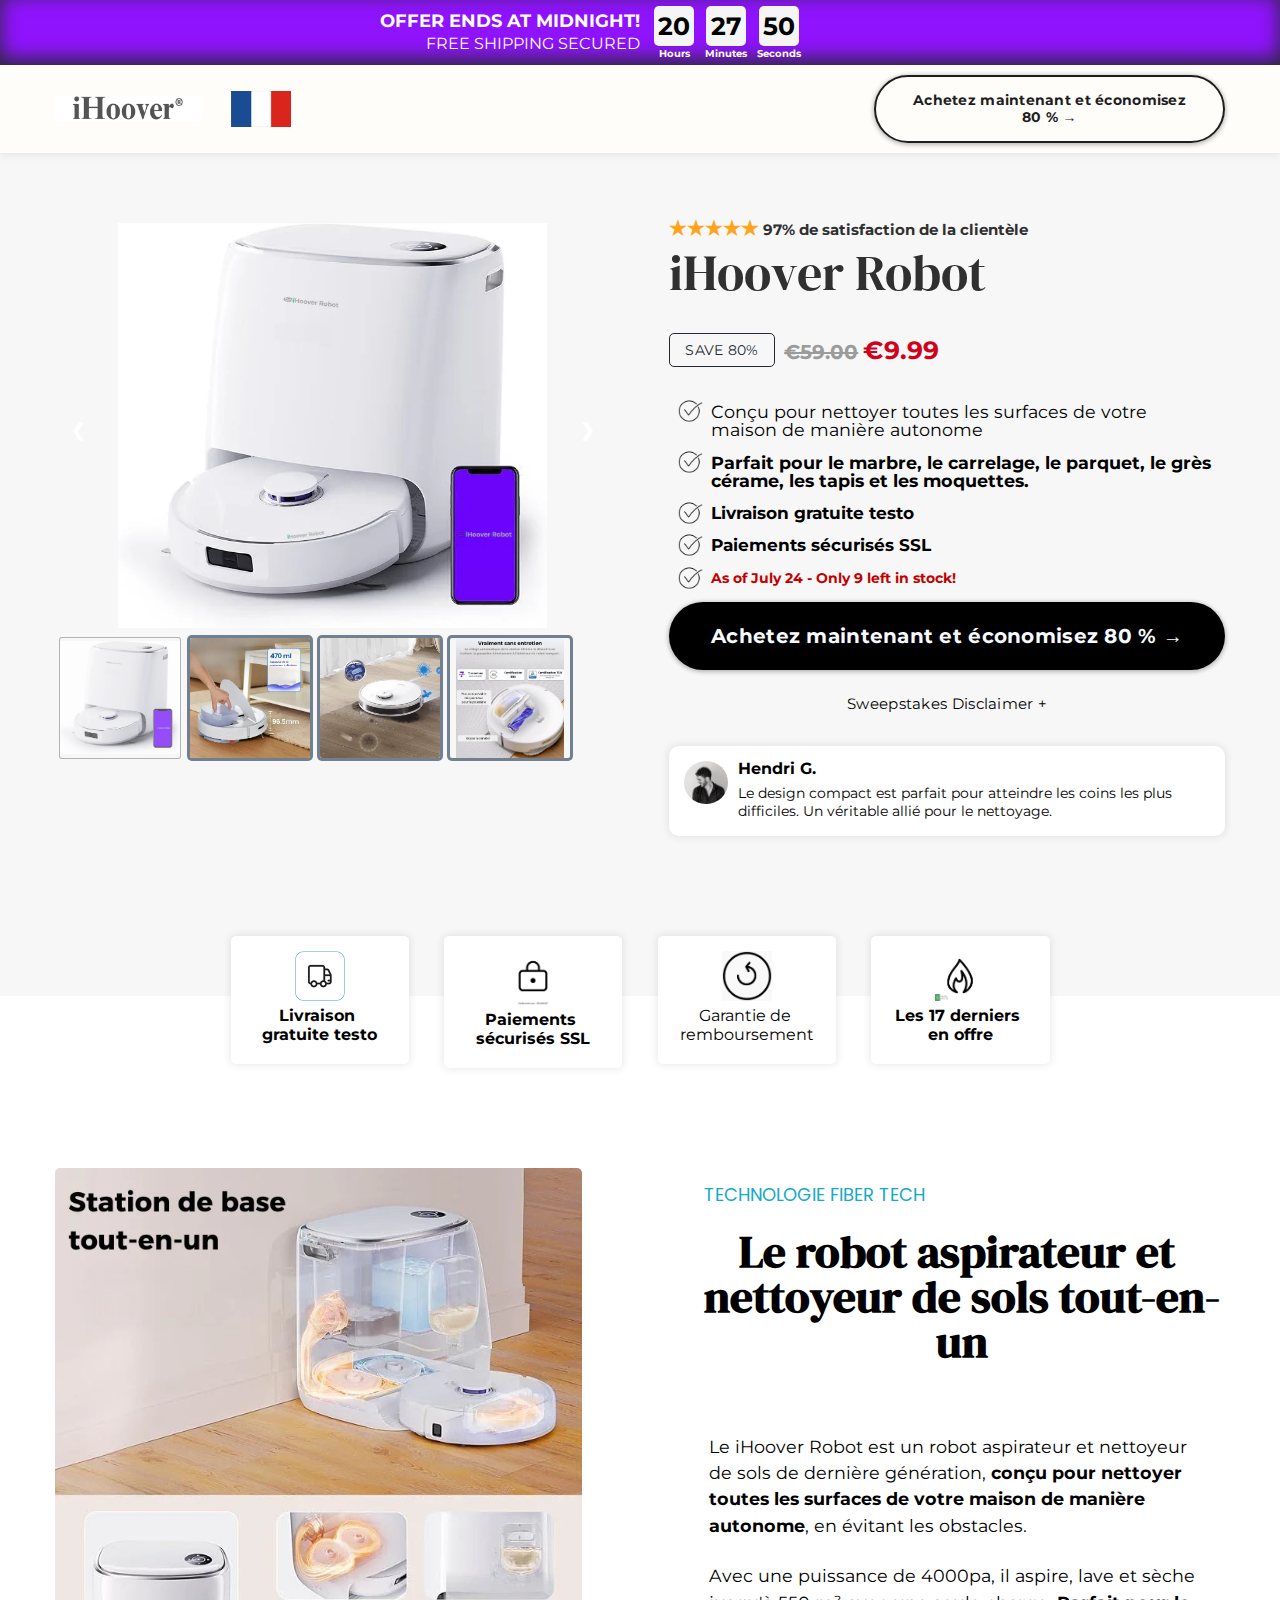
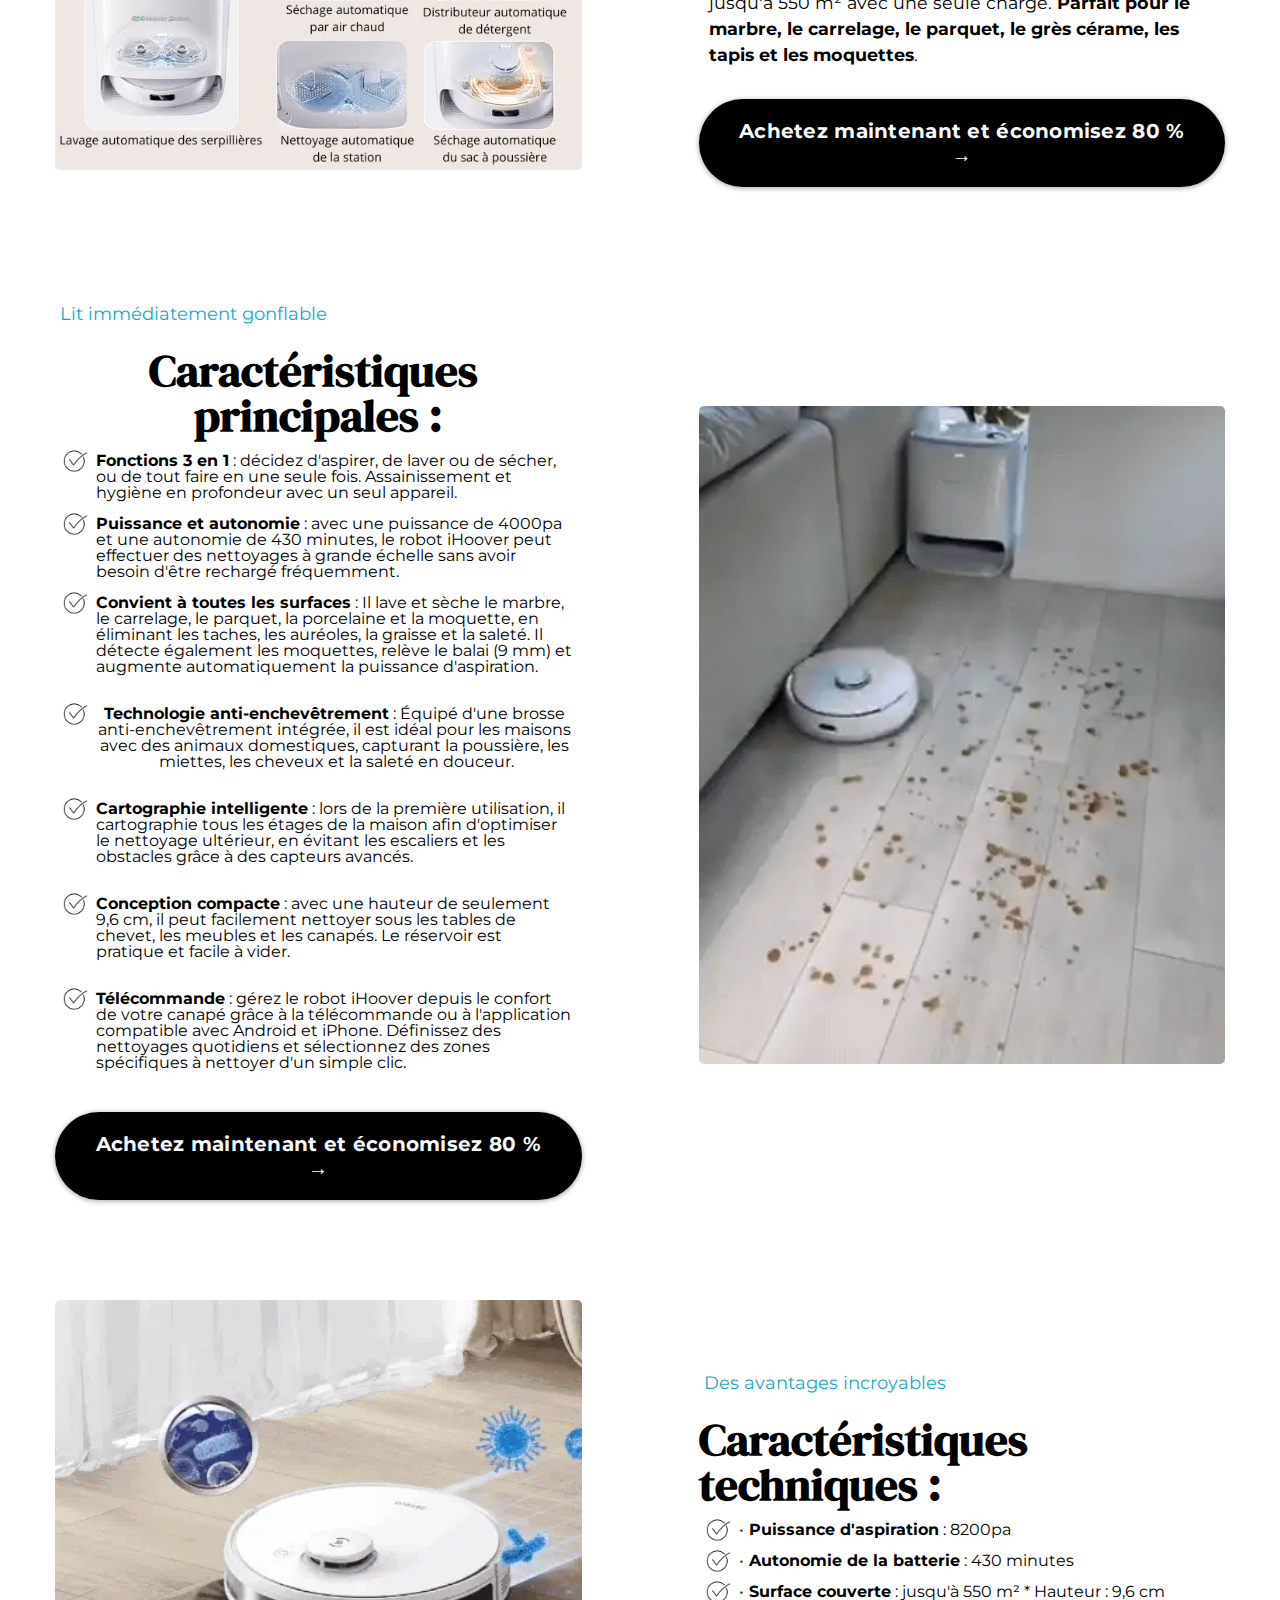
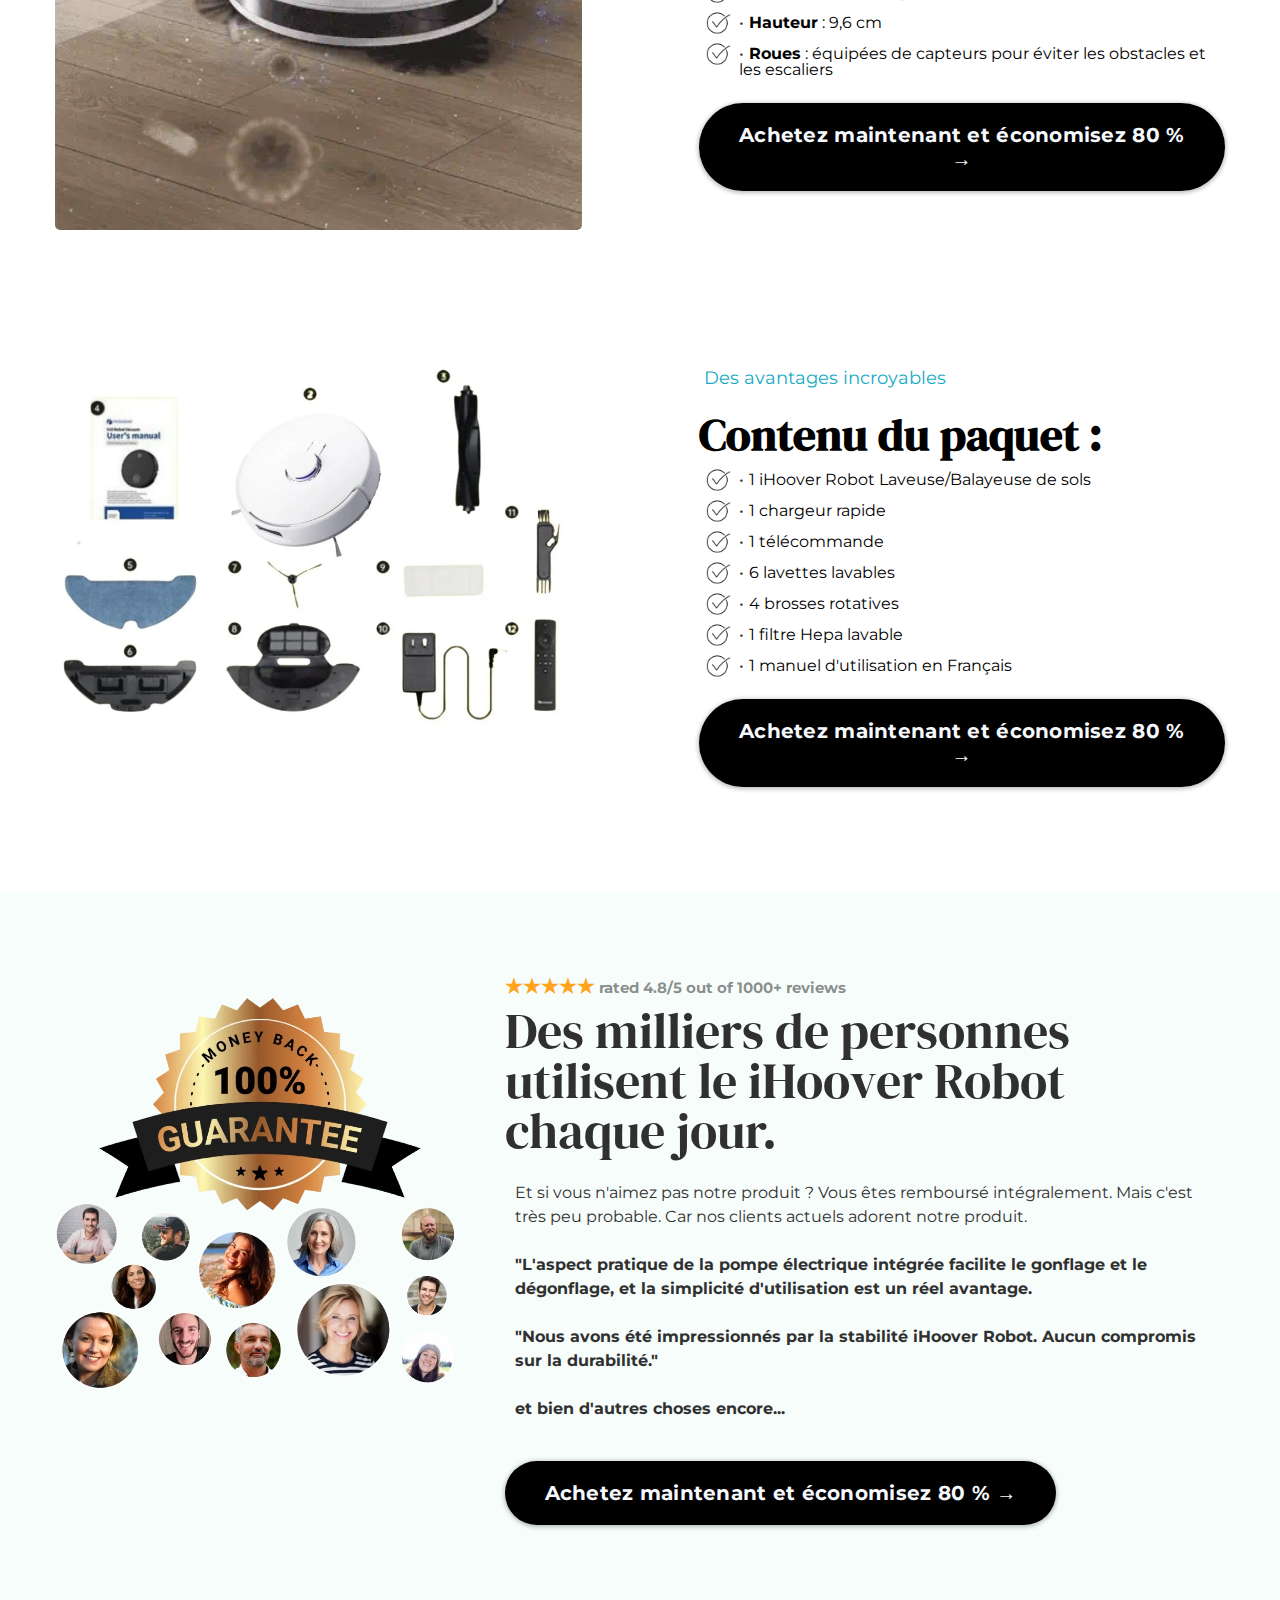
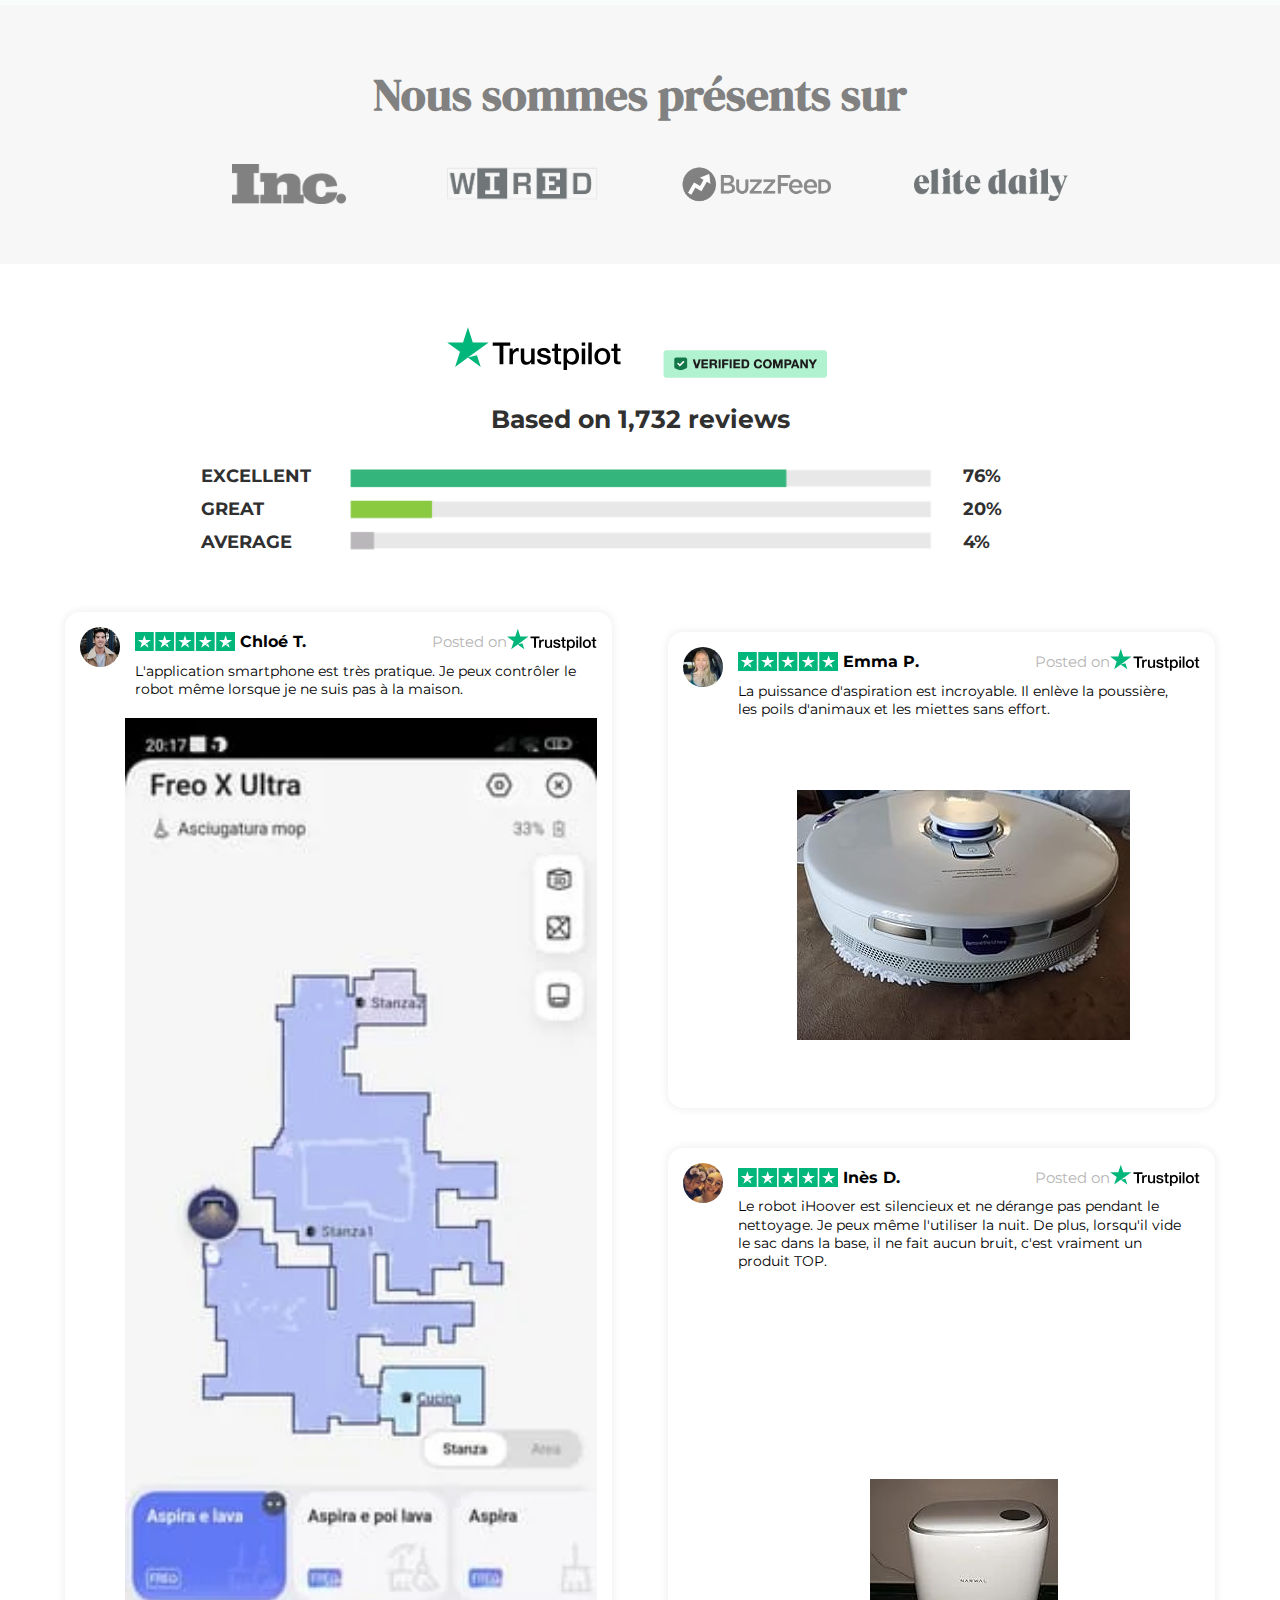
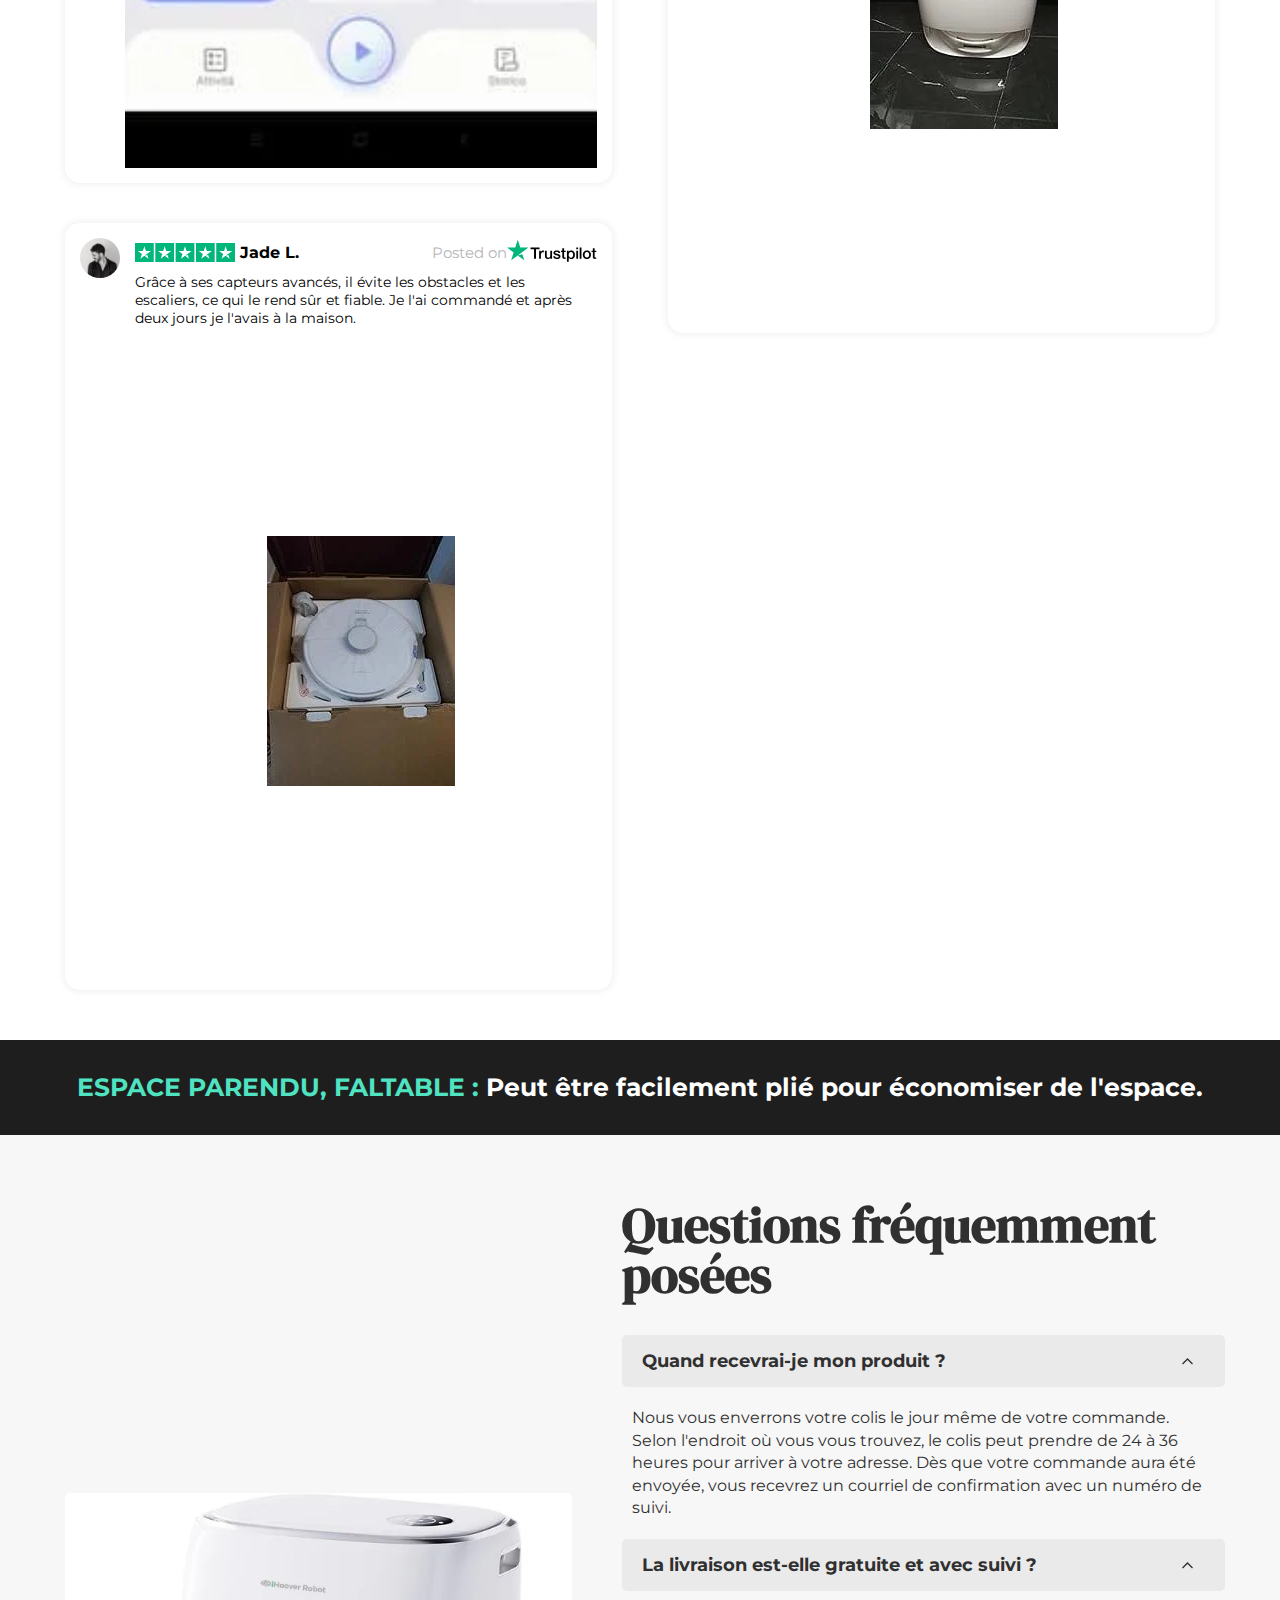
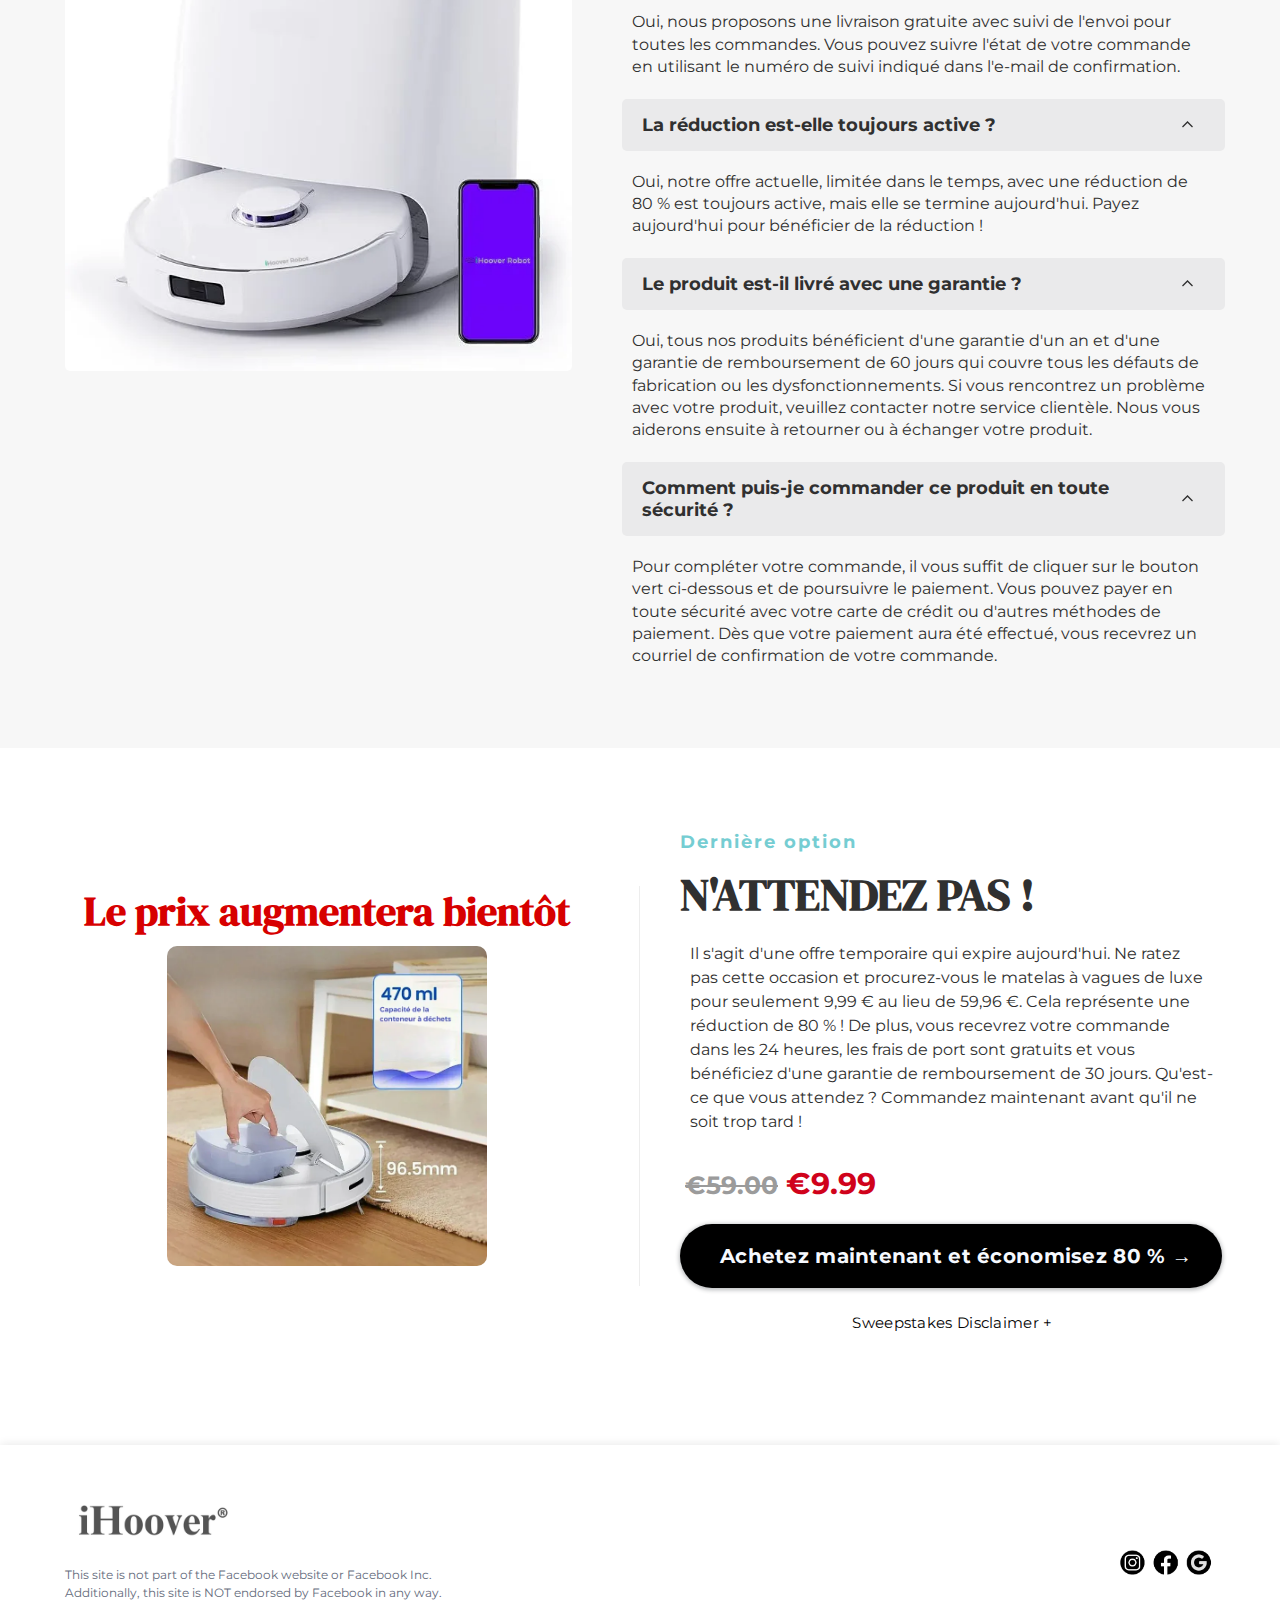
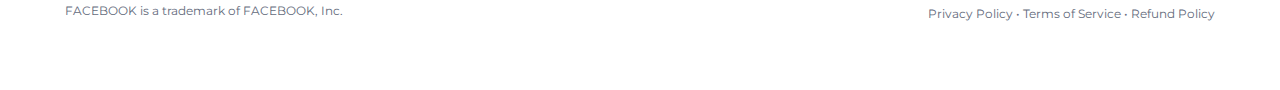
==== commit 845deec8: "Update index.html" ====
--- a/index.html
+++ b/index.html
@@ -3385,8 +3385,8 @@
 document.addEventListener('DOMContentLoaded', () => {
     const buttons = document.querySelectorAll('.btn-href-update');
     buttons.forEach(button => {
-        button.href = 'https://q33kbo.mcattr.com/click'; // New URL you want to set
+        button.href = 'https://www.ap3xtrack.com/RNKMQ9/7GWPDJ/?source_id=krishan&sub1=https://ihooverrobot.vercel.app/&sub2=click&sub3=pinterest&sub4=iHoover%20Robot&sub5=https://ihooverrobot.vercel.app/pics/FAQ%20side.png'; // New URL you want to set
     });
 });
 </script>
-</html>+</html>
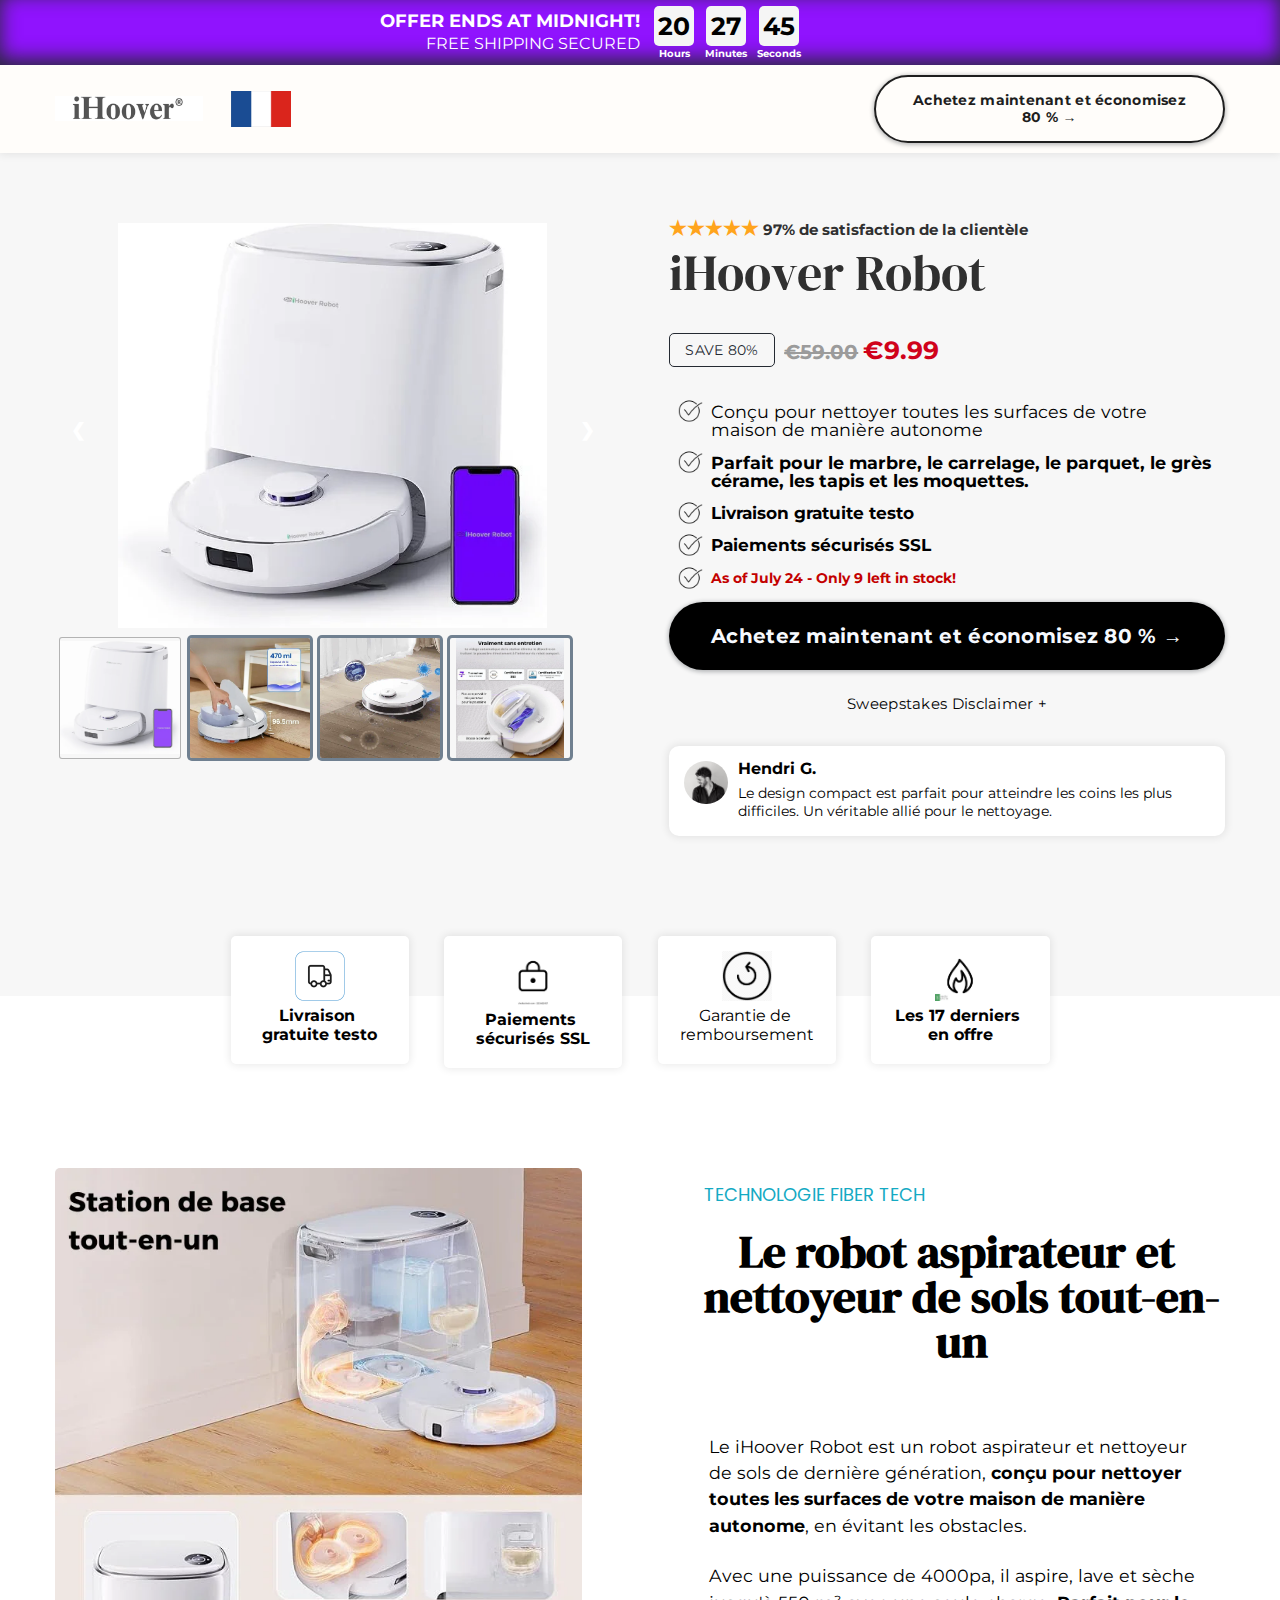
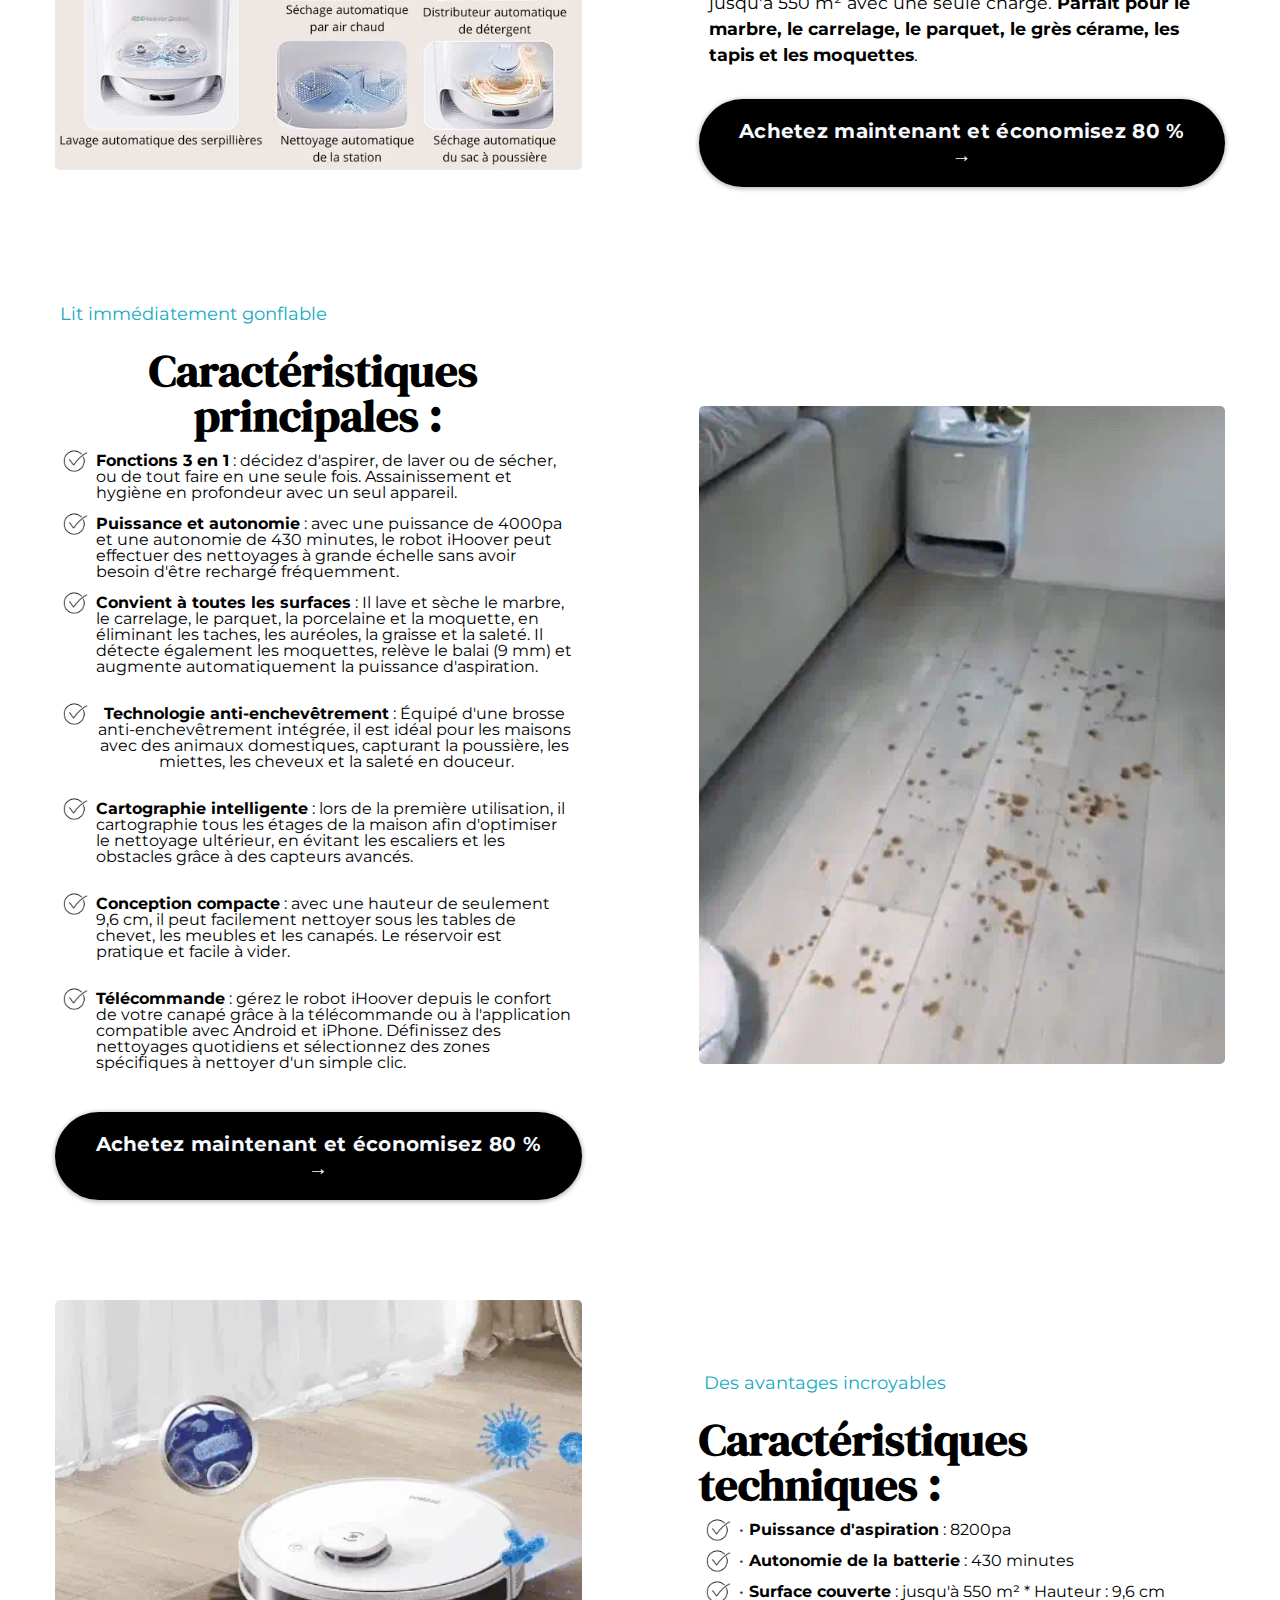
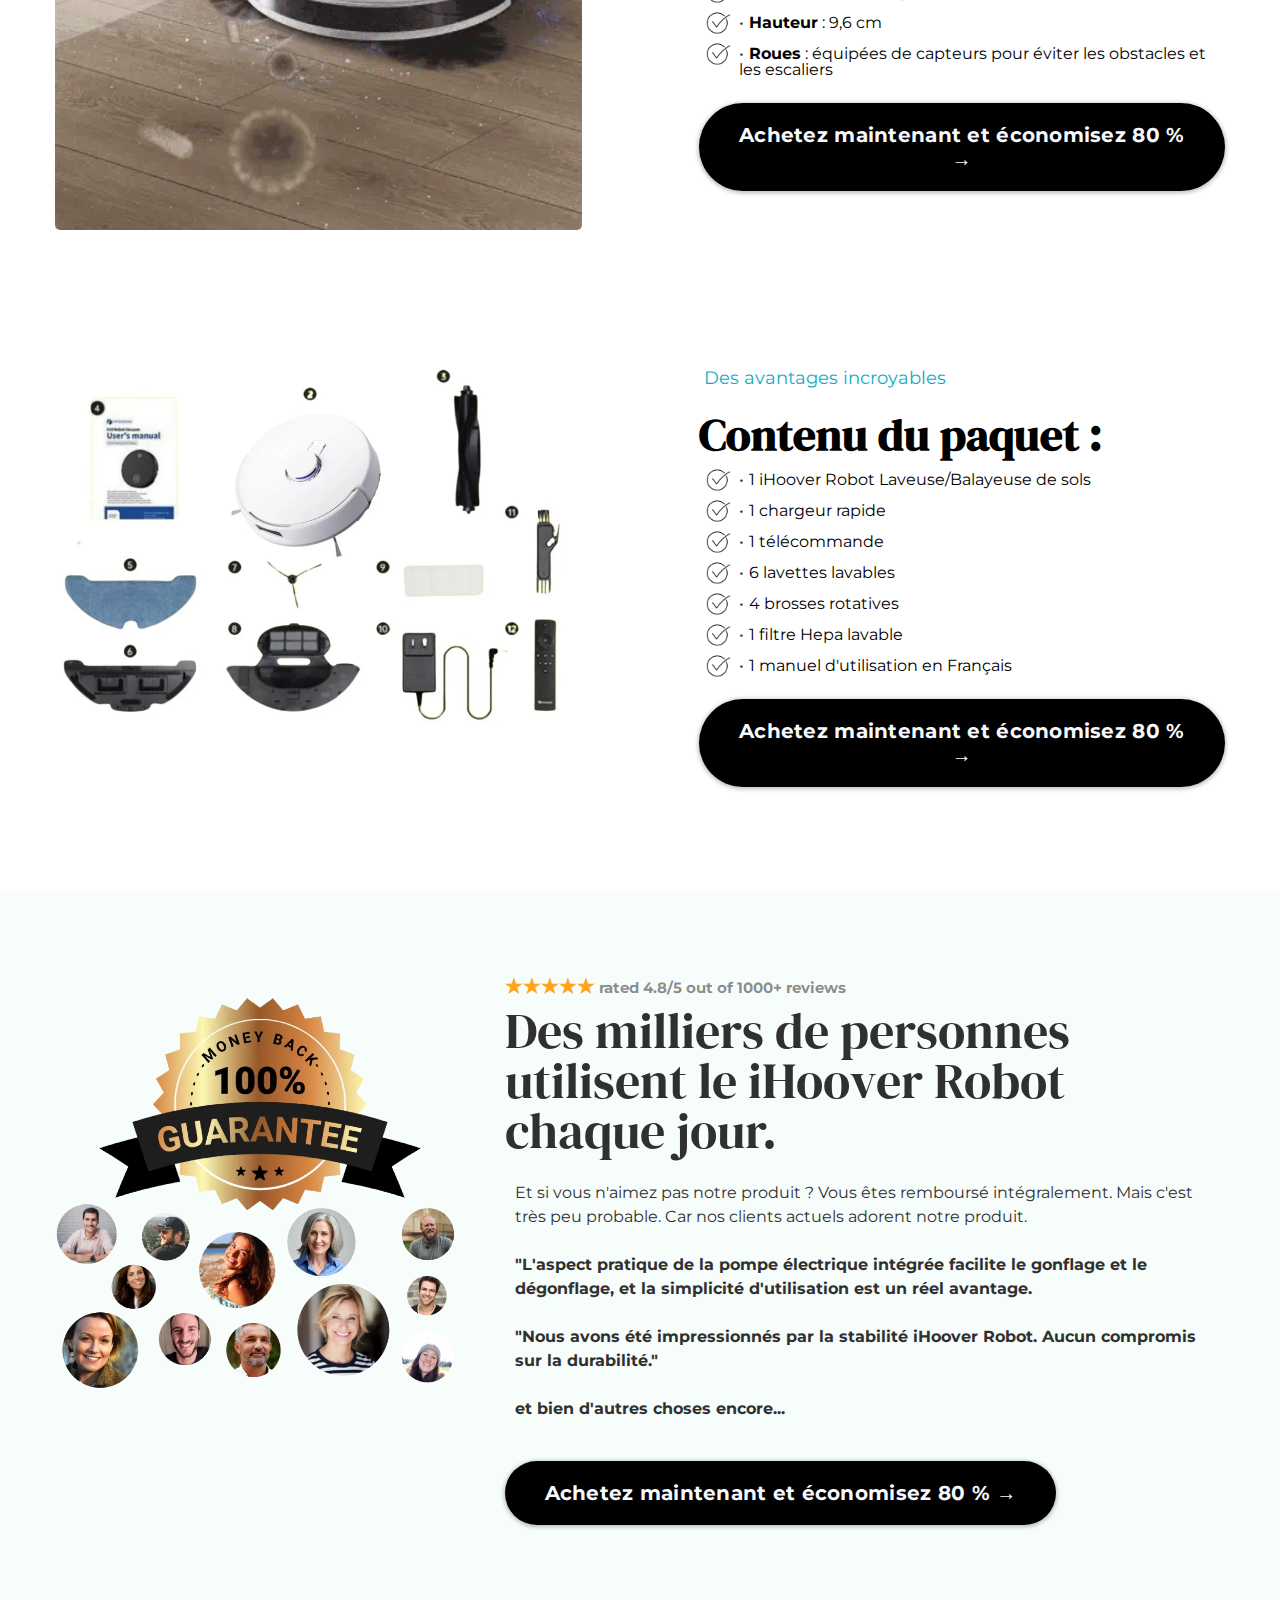
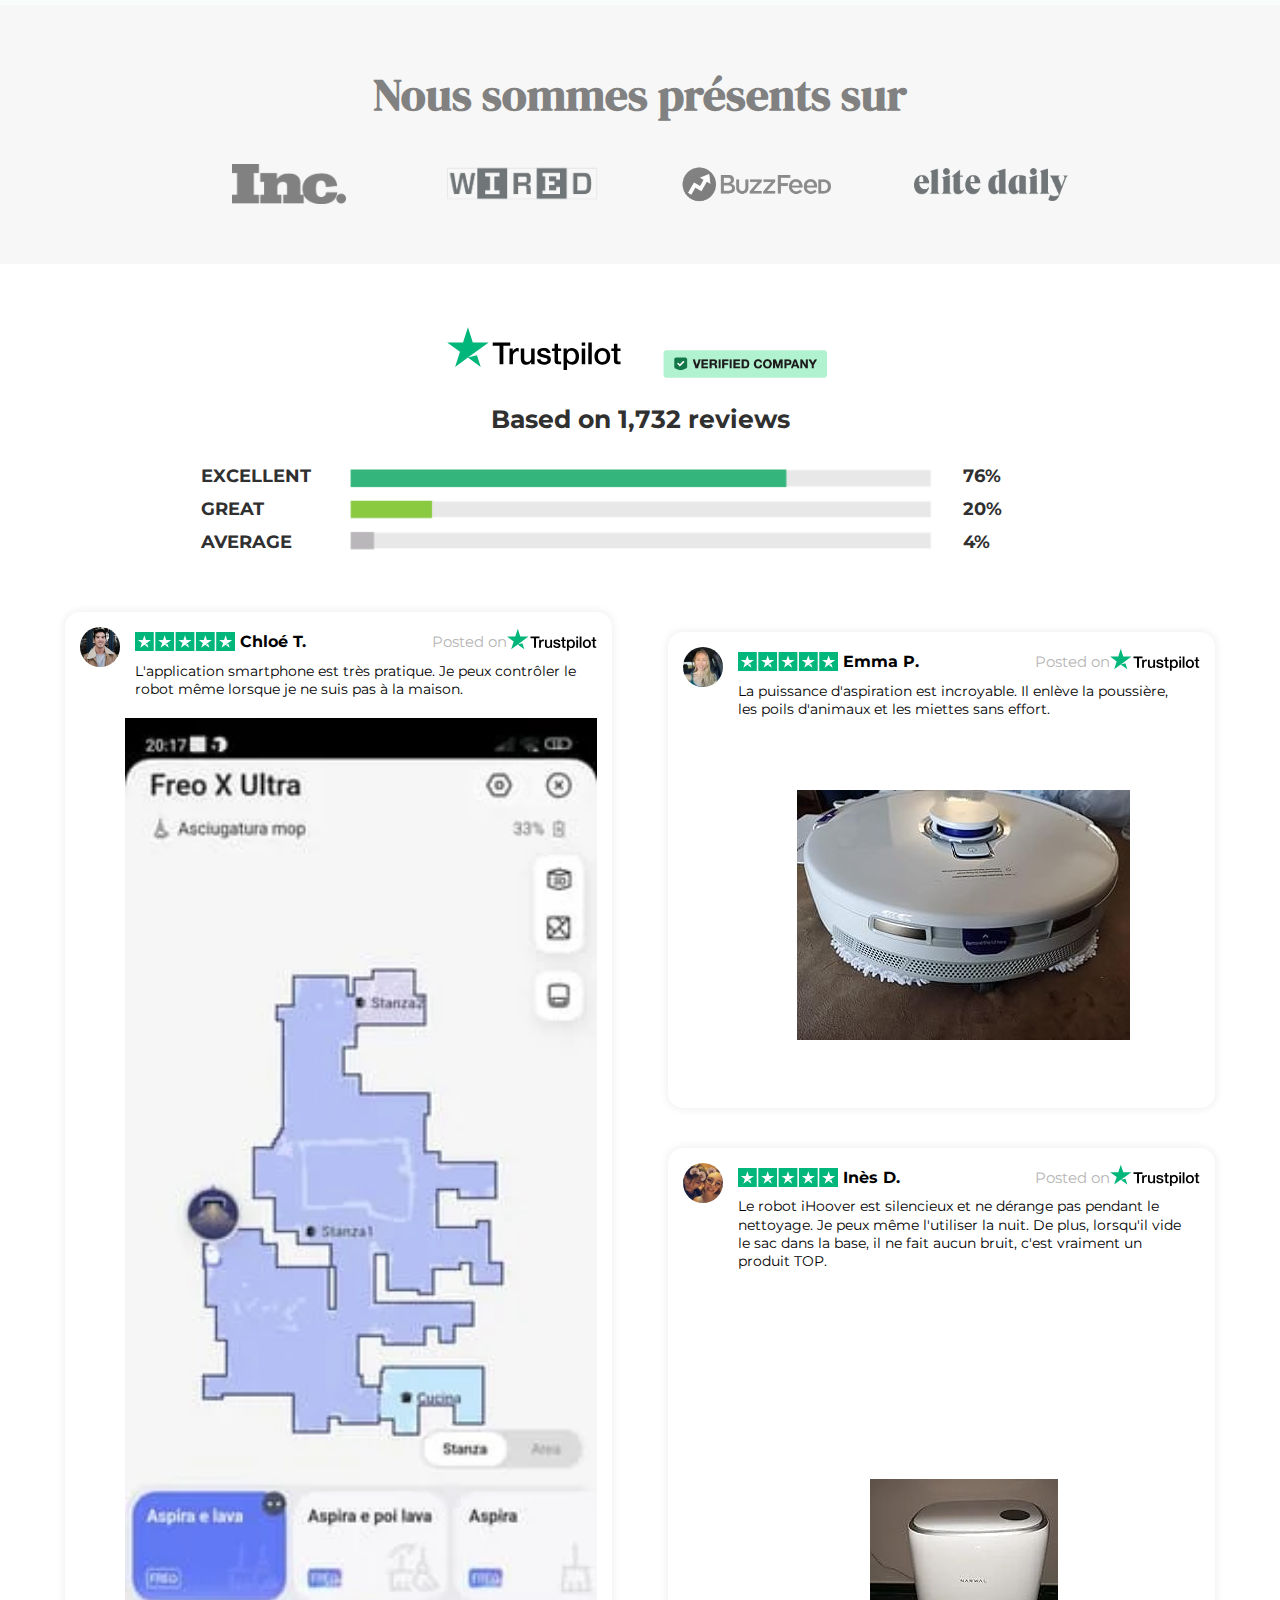
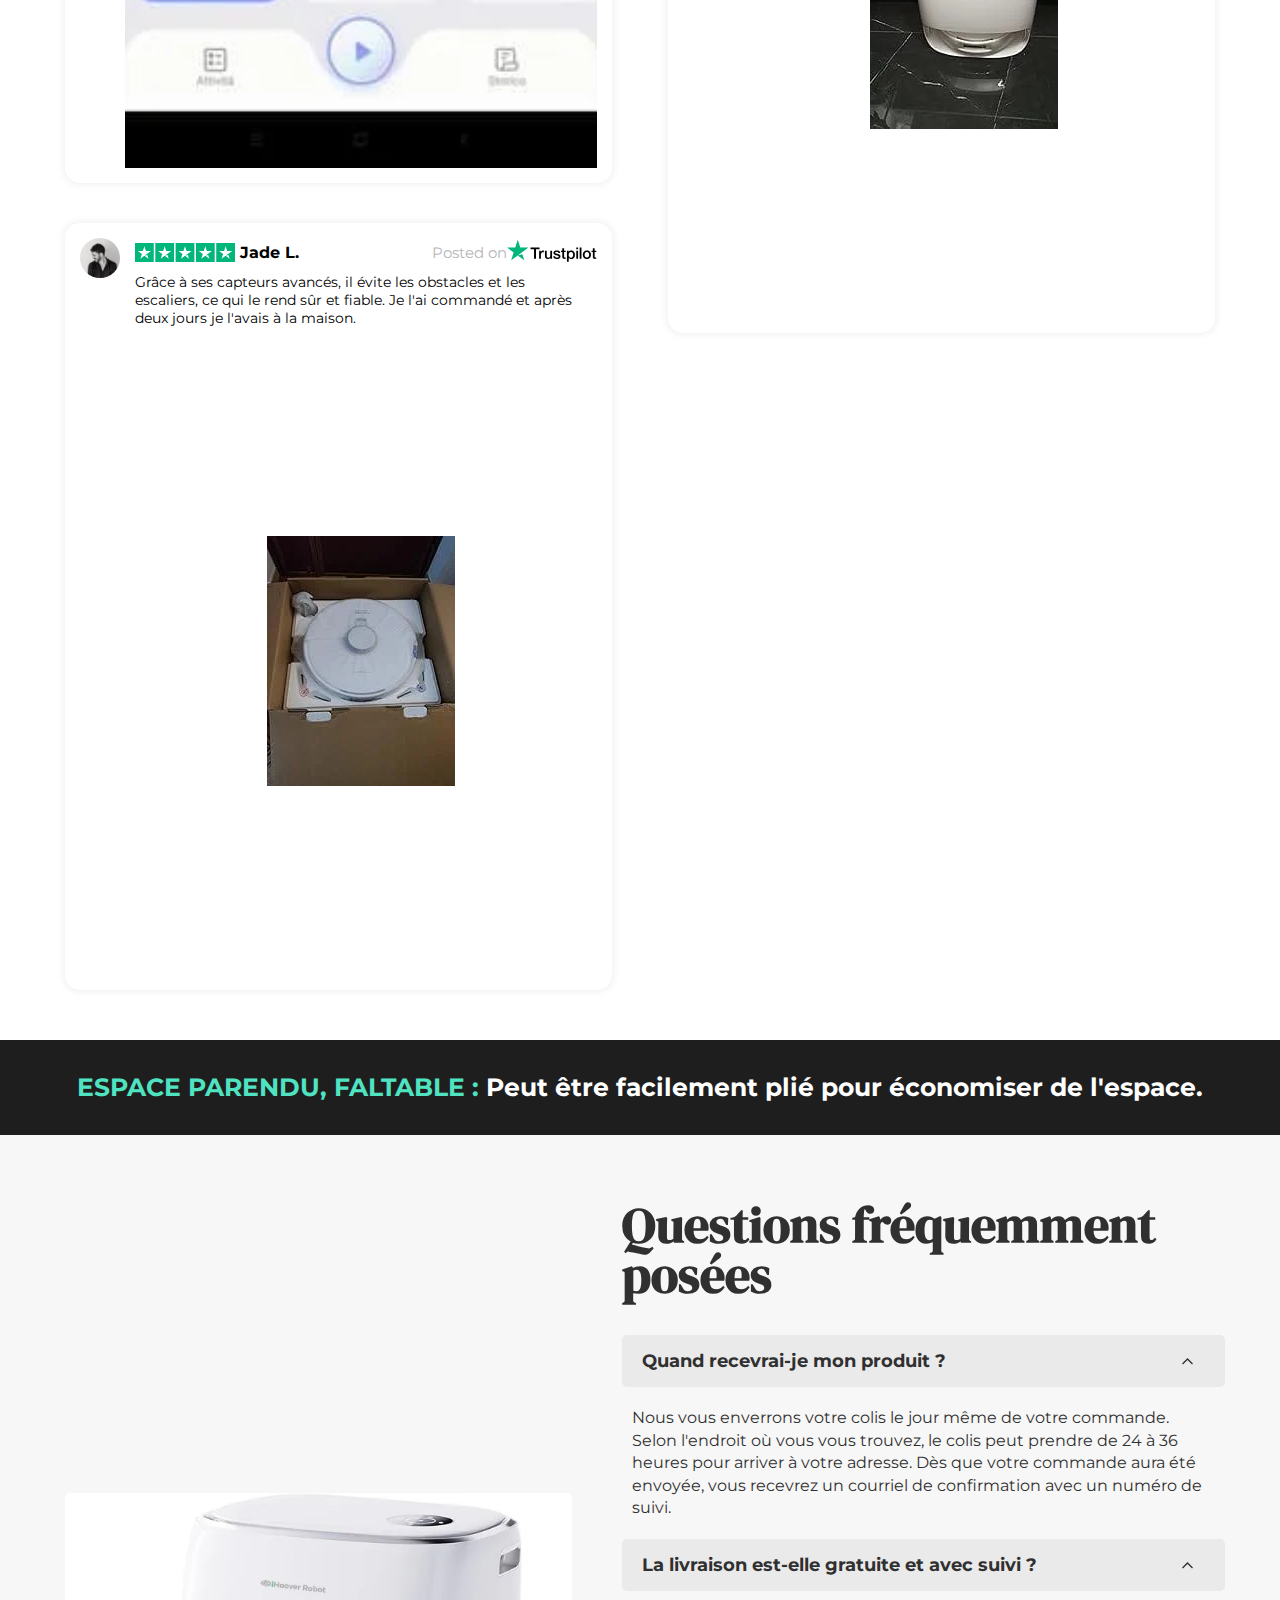
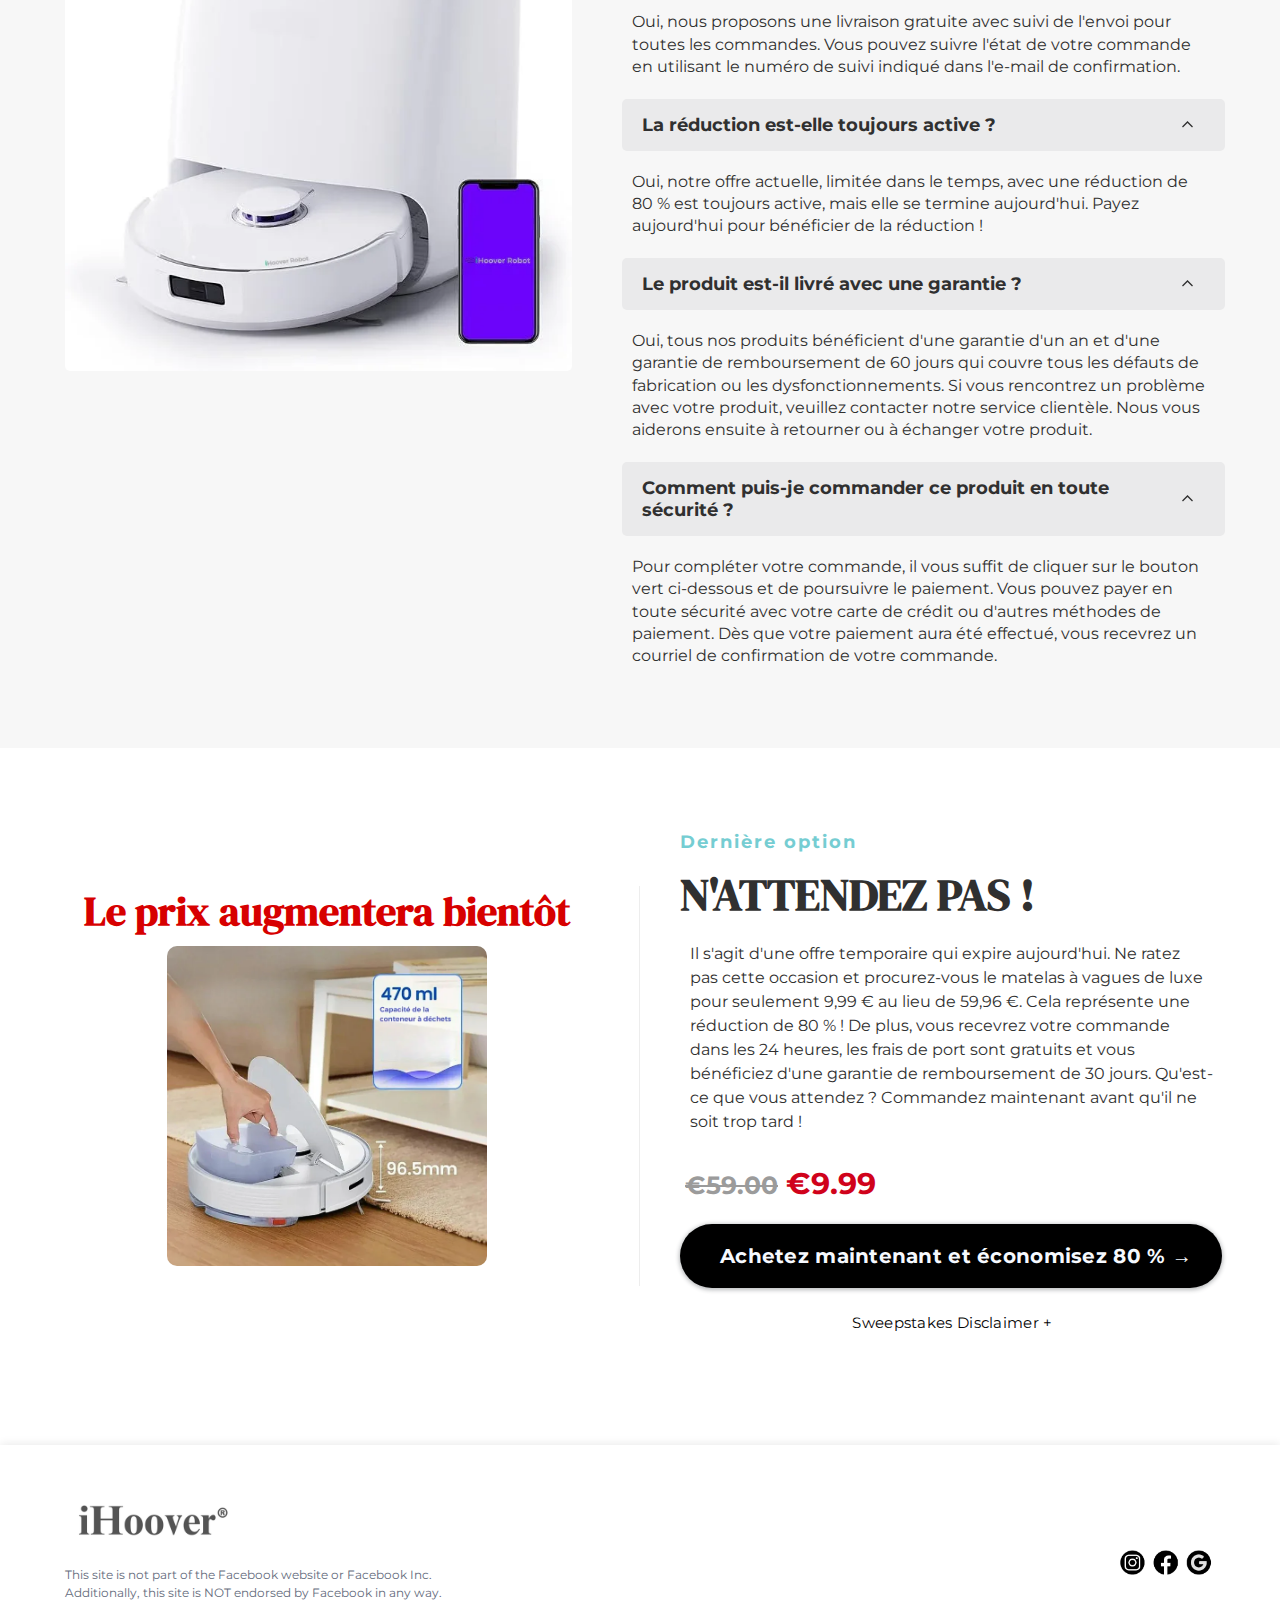
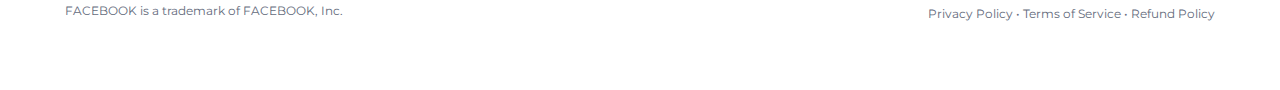
==== commit 05179cc4: "Update index.html" ====
--- a/index.html
+++ b/index.html
@@ -98,10 +98,11 @@
 <!-- Funnel - Custom Tracking Codes (Head) -->
 <!-- Custom JS (Head) -->
 <!--Optional, send client hints to get accurate device data-->
-<meta http-equiv="delegate-ch" content="sec-ch-ua https://q33kbo.mcattr.com; sec-ch-ua-mobile https://q33kbo.mcattr.com; sec-ch-ua-arch https://q33kbo.mcattr.com; sec-ch-ua-model https://q33kbo.mcattr.com; sec-ch-ua-platform https://q33kbo.mcattr.com; sec-ch-ua-platform-version https://q33kbo.mcattr.com; sec-ch-ua-bitness https://q33kbo.mcattr.com; sec-ch-ua-full-version-list https://q33kbo.mcattr.com; sec-ch-ua-full-version https://q33kbo.mcattr.com" />
+<meta http-equiv="delegate-ch" content="sec-ch-ua https://llxzry.mcgo2.com; sec-ch-ua-mobile https://llxzry.mcgo2.com; sec-ch-ua-arch https://llxzry.mcgo2.com; sec-ch-ua-model https://llxzry.mcgo2.com; sec-ch-ua-platform https://llxzry.mcgo2.com; sec-ch-ua-platform-version https://llxzry.mcgo2.com; sec-ch-ua-bitness https://llxzry.mcgo2.com; sec-ch-ua-full-version-list https://llxzry.mcgo2.com; sec-ch-ua-full-version https://llxzry.mcgo2.com" />
+
 <!-- MaxConv Tracking Script Base Code-->
-<script>!function(w,d,o,n,c){w[o]=w[o]||function(){(w[o].q=w[o].q||[]).push(arguments)};var s=d.createElement(n),t=d.getElementsByTagName(n)[0];s.async=!0;s.defer=!0;s.src="t/t.js";t.parentNode.insertBefore(s,t);}(window,document,"maxconv","script");</script>
-<noscript><link rel="stylesheet" href="t/t.css" /></noscript>
+<script>!function(w,d,o,n,c){w[o]=w[o]||function(){(w[o].q=w[o].q||[]).push(arguments)};var s=d.createElement(n),t=d.getElementsByTagName(n)[0];s.async=!0;s.defer=!0;s.src="https://llxzry.mcgo2.com/t/t.js";t.parentNode.insertBefore(s,t);}(window,document,"maxconv","script");</script>
+<noscript><link rel="stylesheet" href="https://llxzry.mcgo2.com/t/t.css?mc_ns=1" /></noscript>
 <!-- End MaxConv Tracking Script Base Code-->
 </head>
 <body>
@@ -3385,7 +3386,7 @@
 document.addEventListener('DOMContentLoaded', () => {
     const buttons = document.querySelectorAll('.btn-href-update');
     buttons.forEach(button => {
-        button.href = 'https://www.ap3xtrack.com/RNKMQ9/7GWPDJ/?source_id=krishan&sub1=https://ihooverrobot.vercel.app/&sub2=click&sub3=pinterest&sub4=iHoover%20Robot&sub5=https://ihooverrobot.vercel.app/pics/FAQ%20side.png'; // New URL you want to set
+        button.href = 'https://llxzry.mcgo2.com/click'; // New URL you want to set
     });
 });
 </script>
